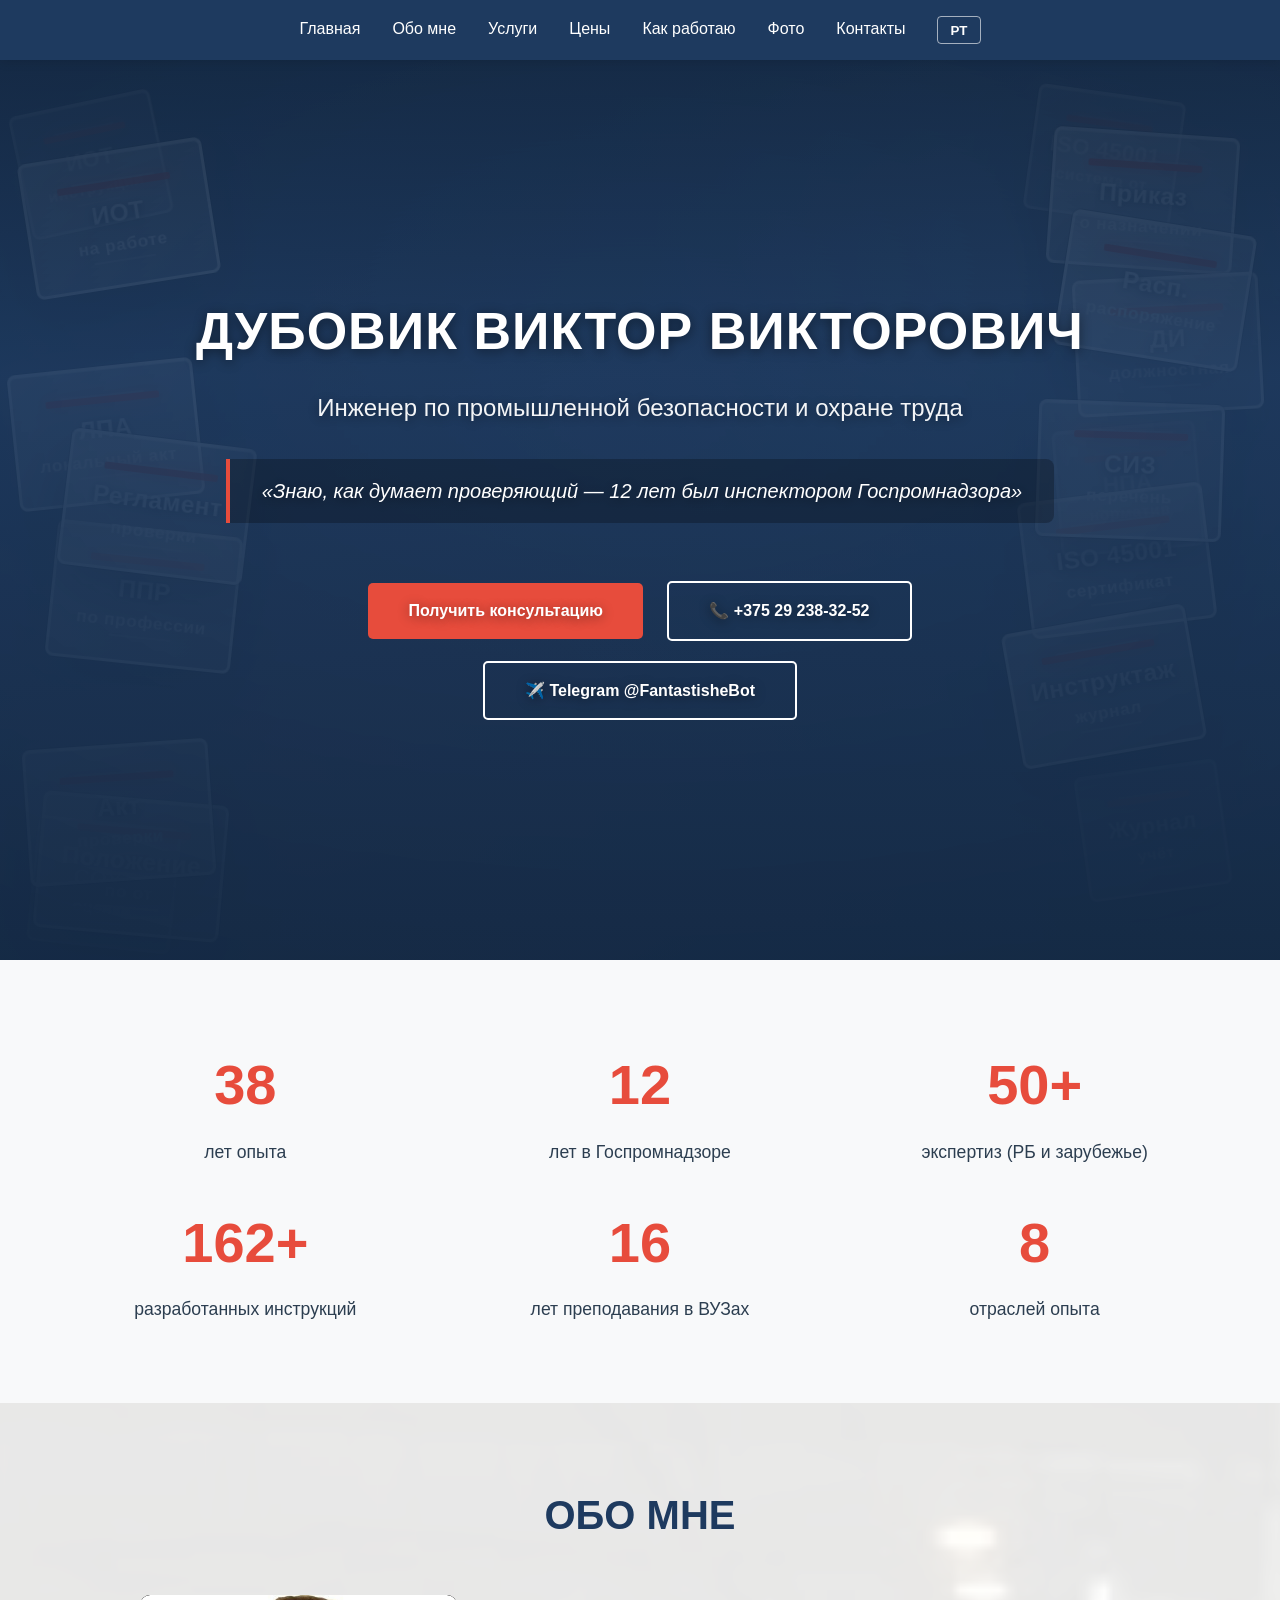
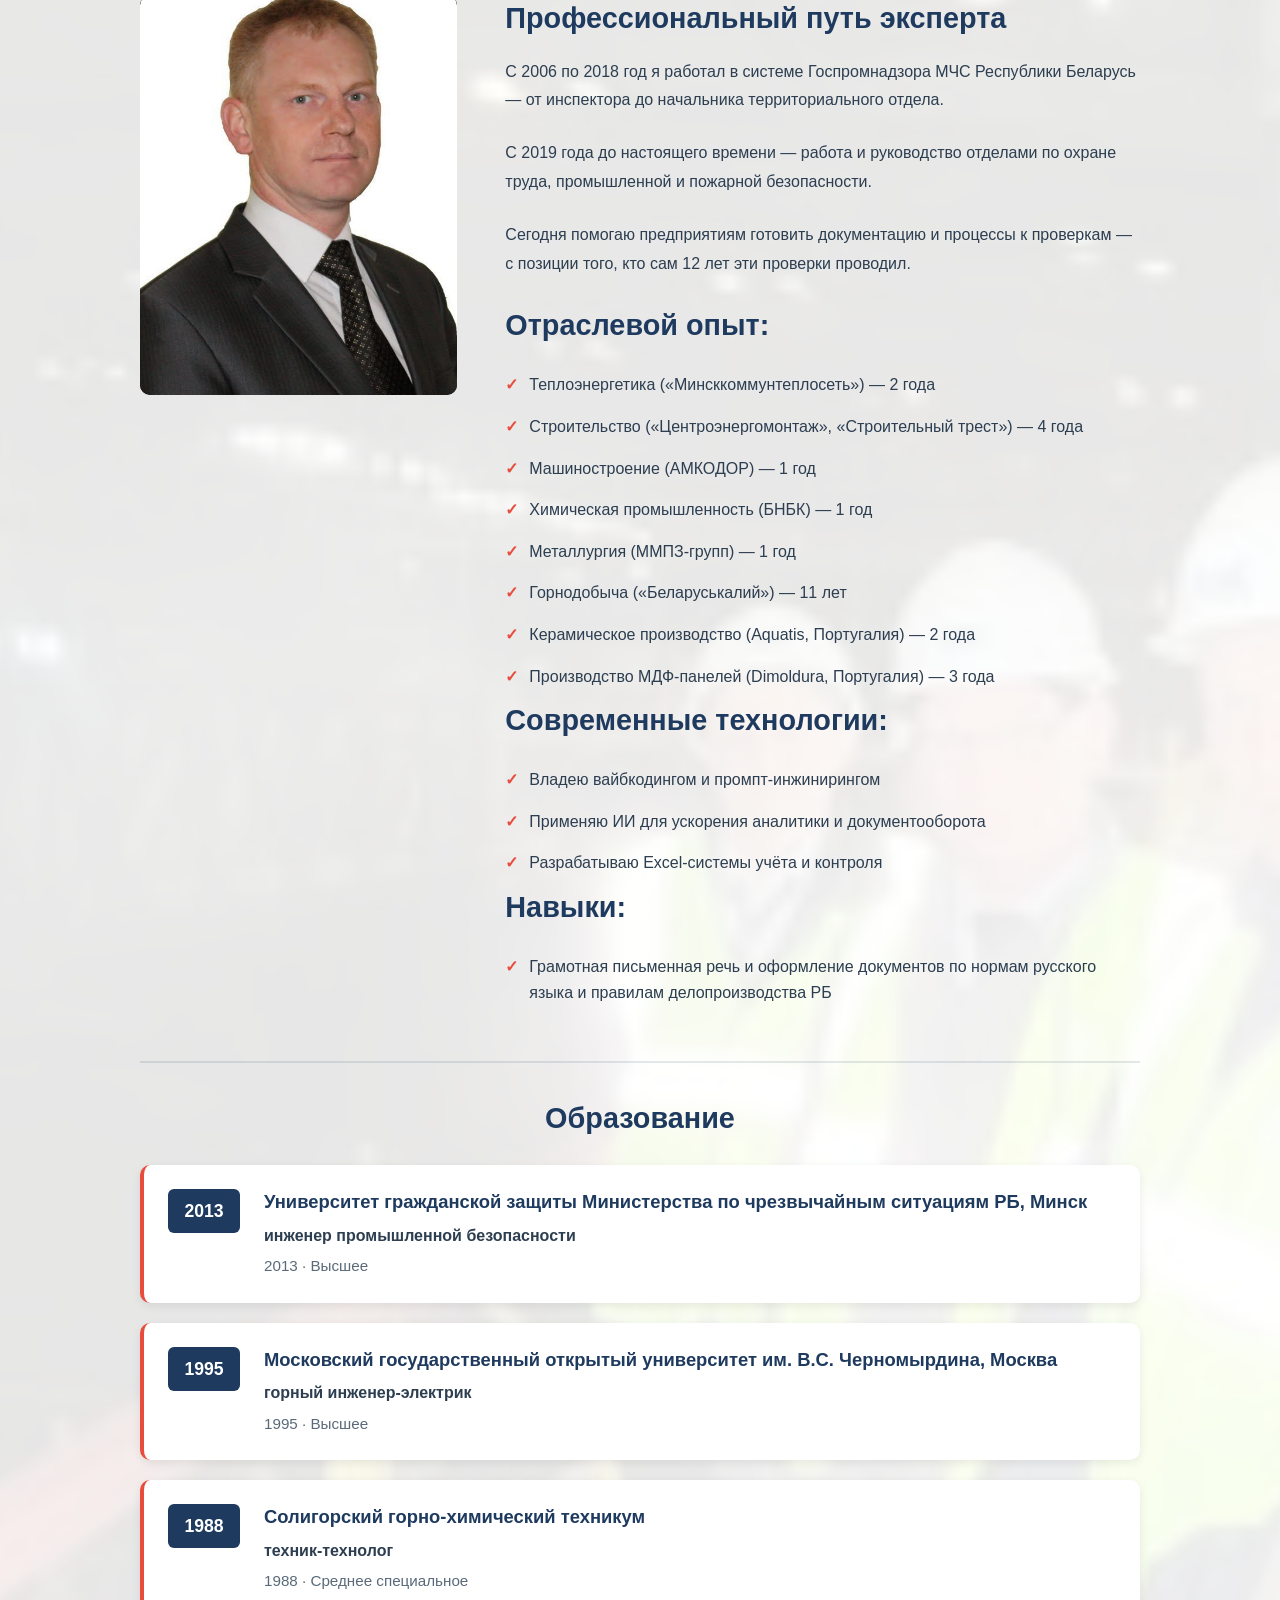
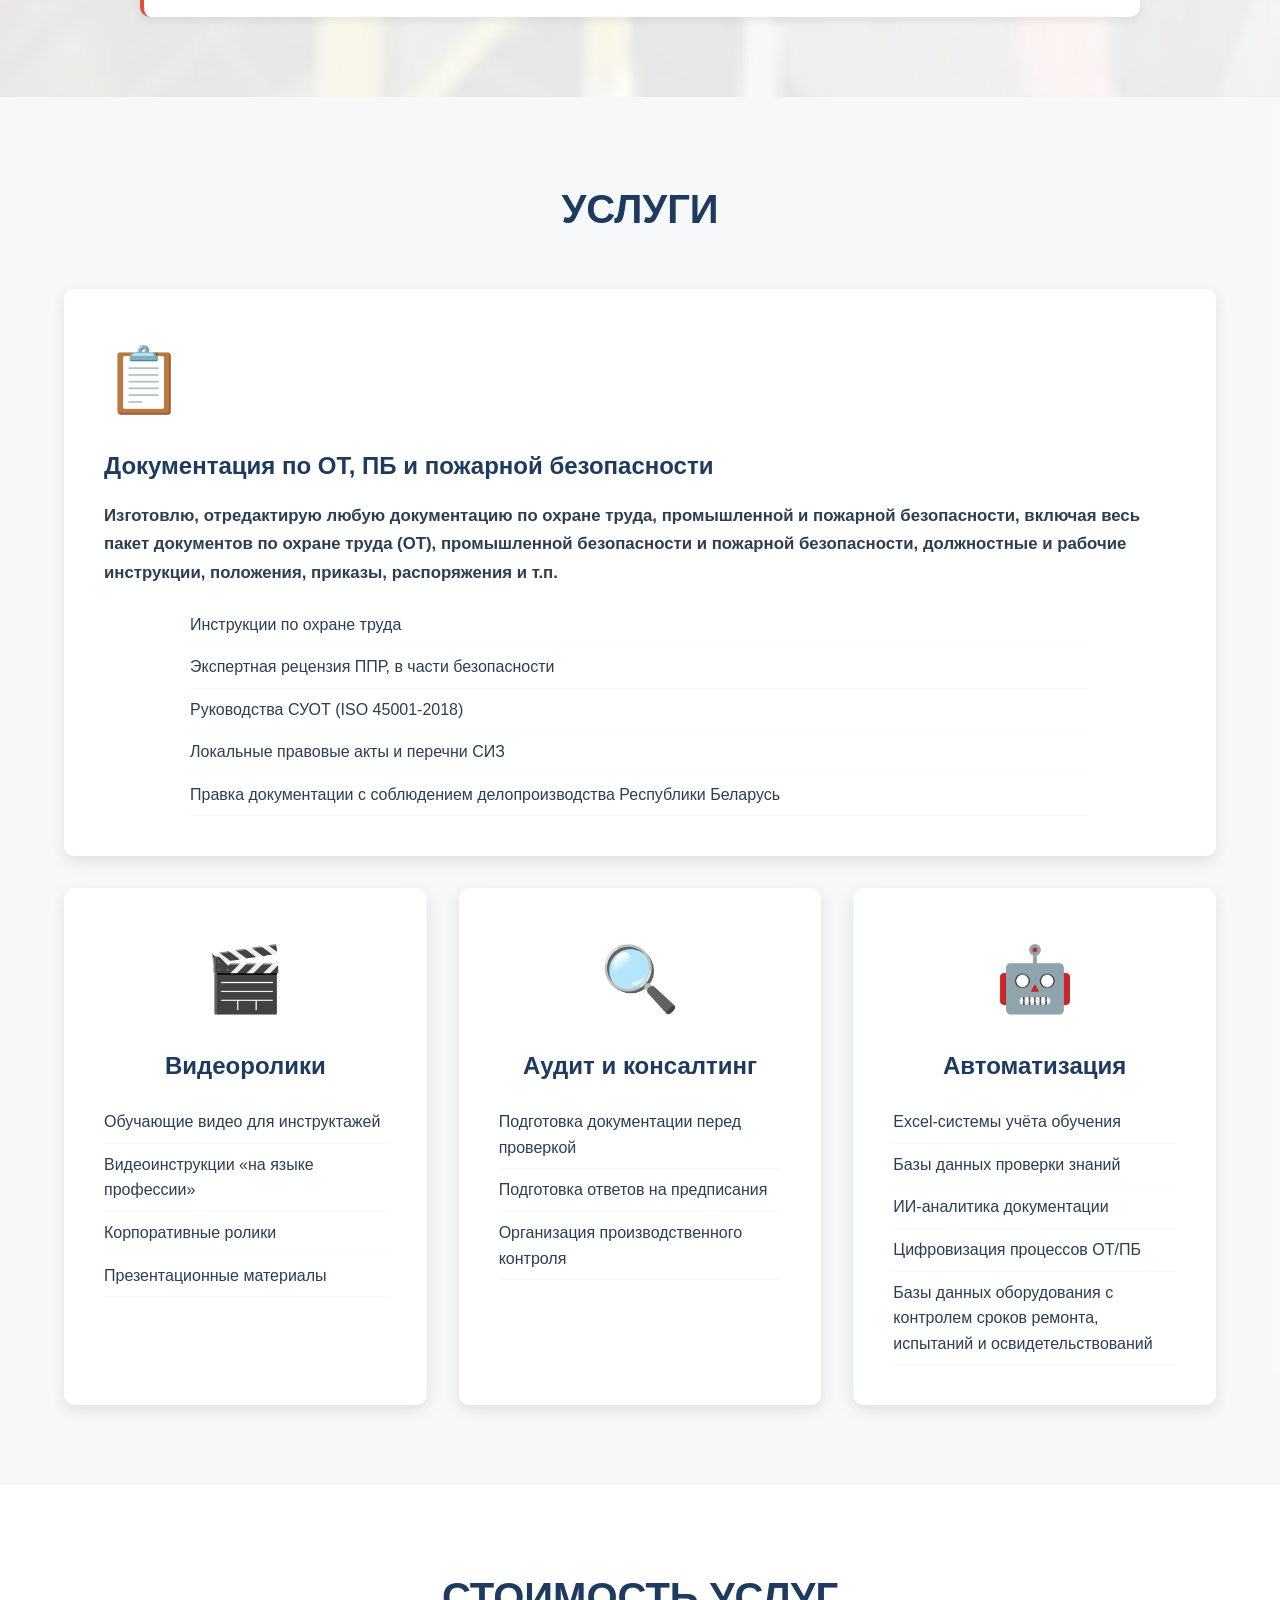
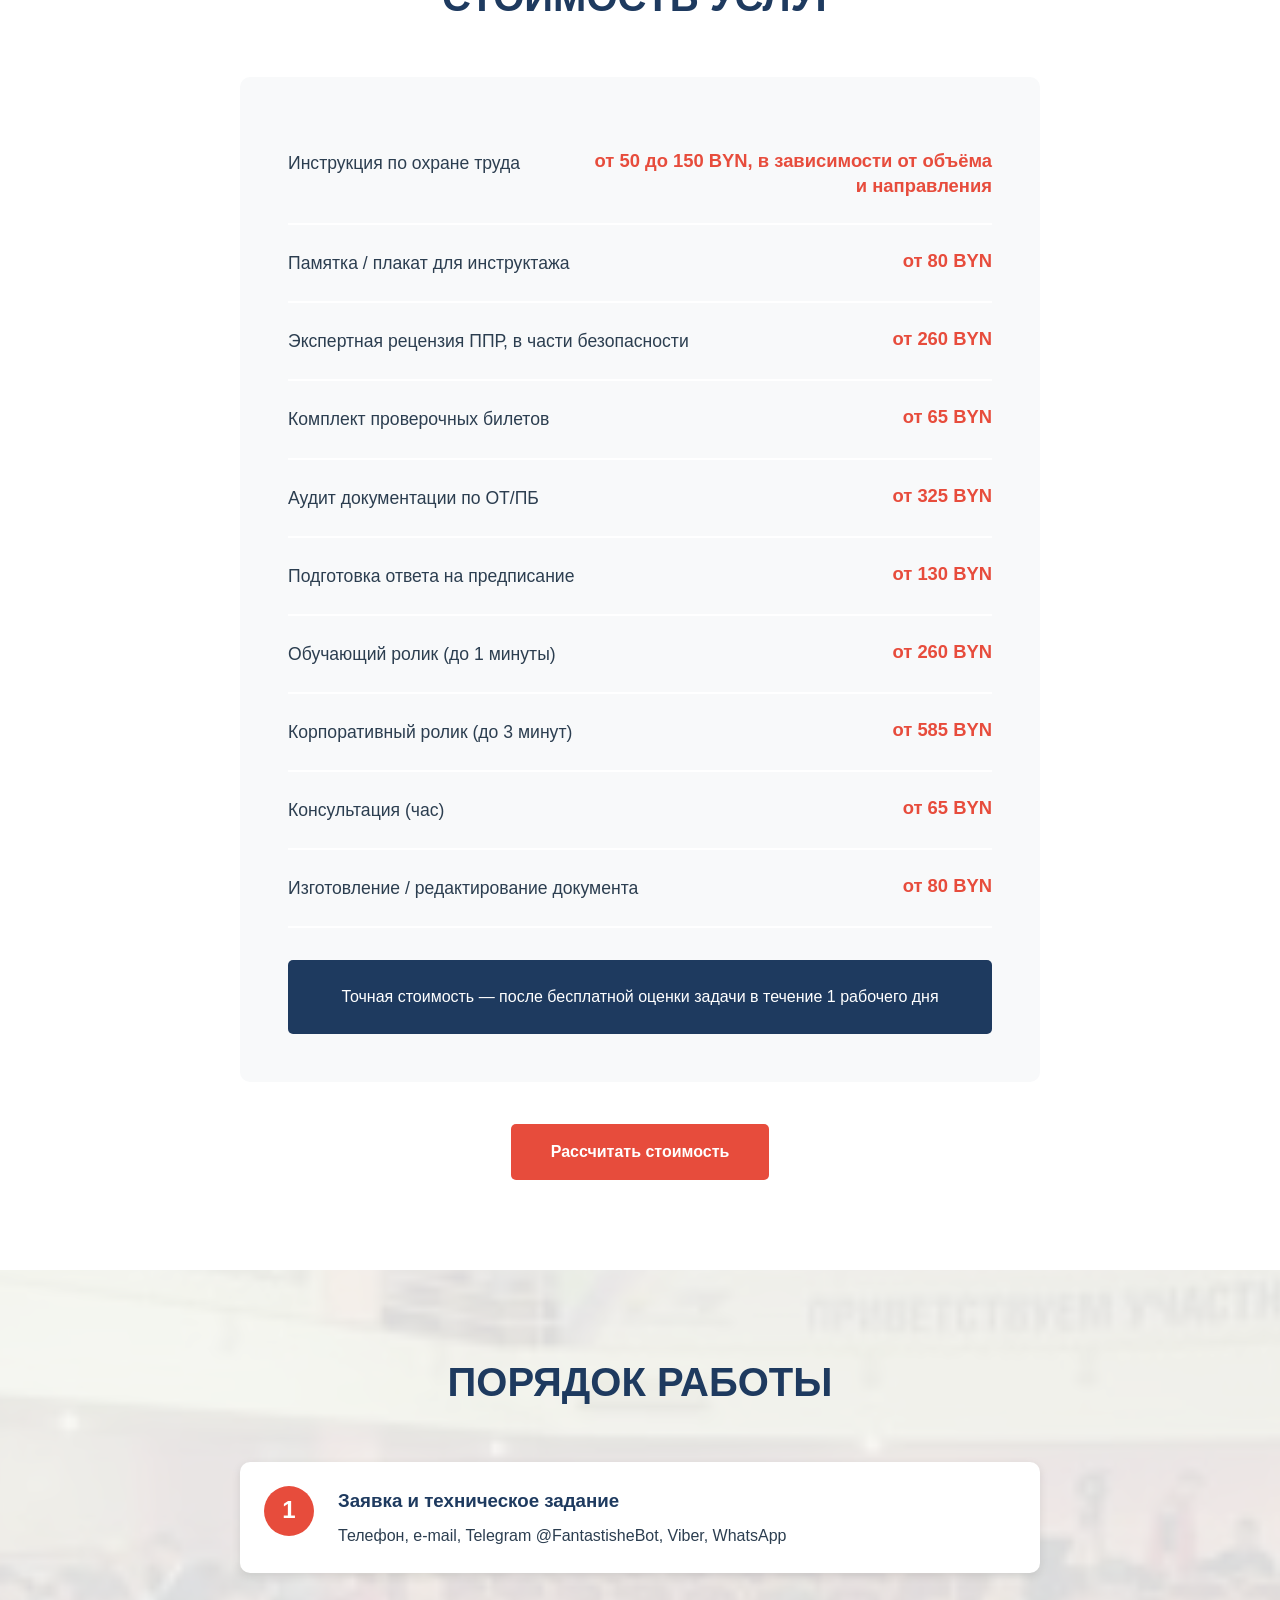
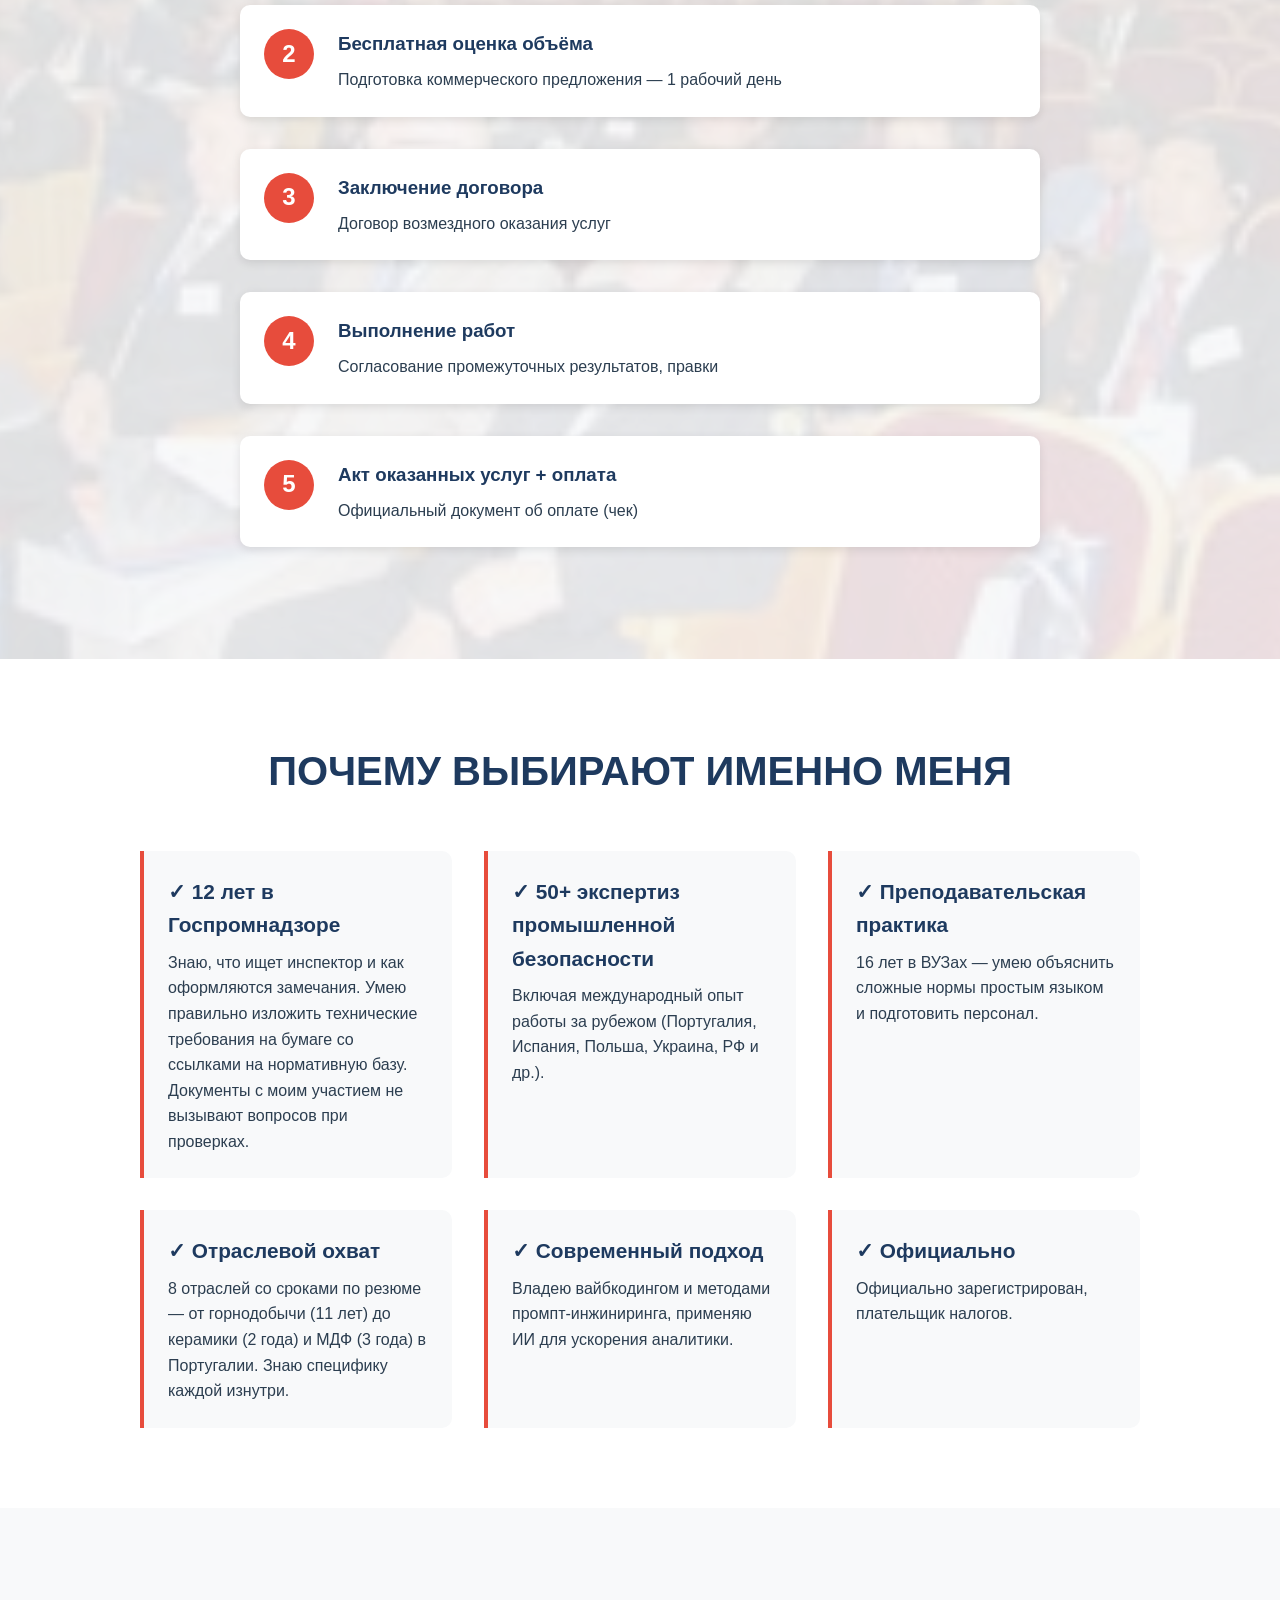
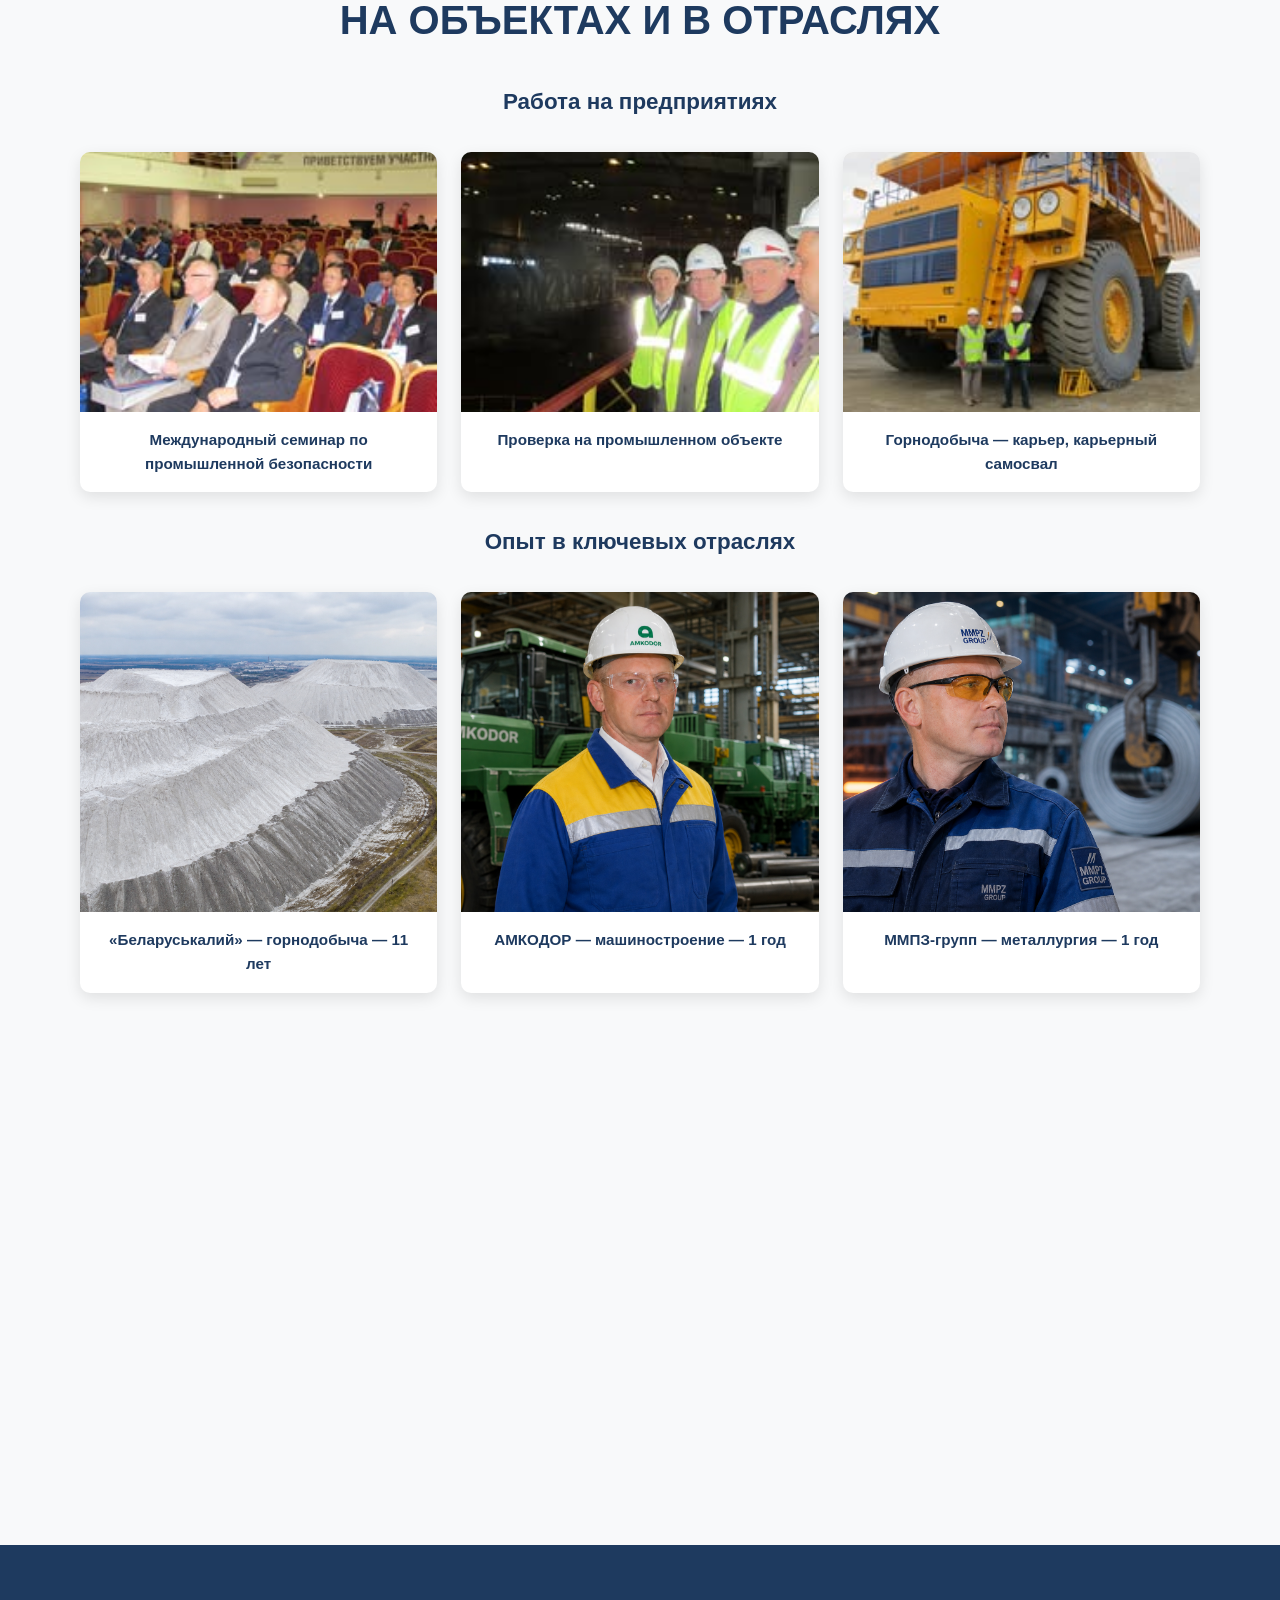
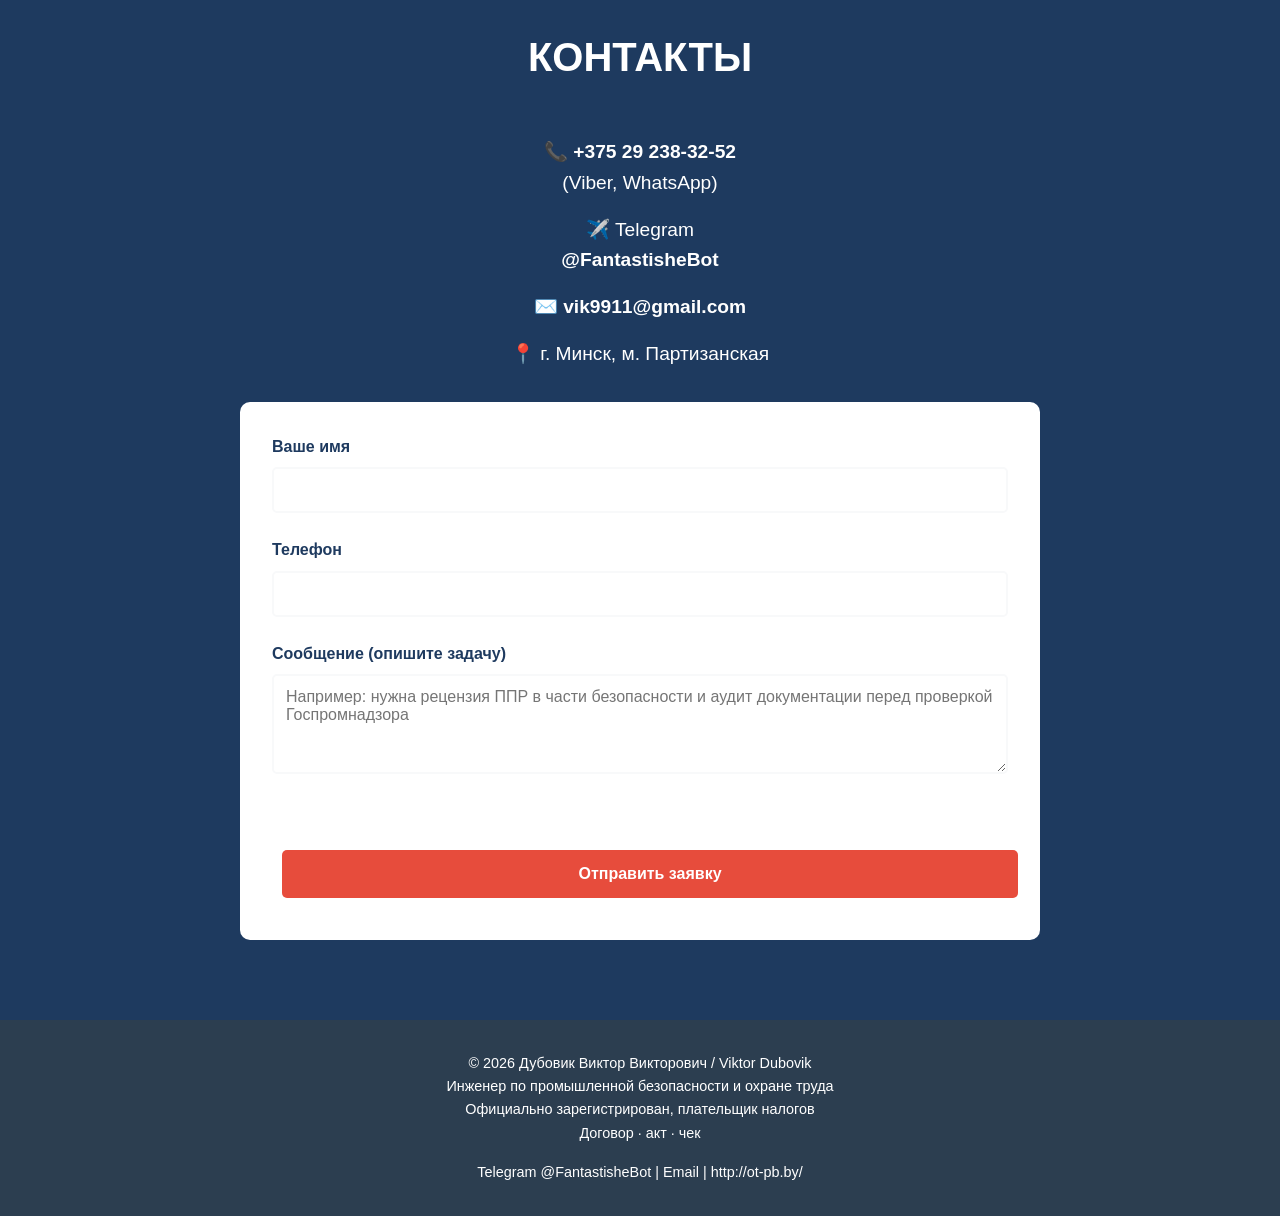
==== index.html @ b185d0f0 "Сайт: умение изложить ТТ со ссылками на НПА в блоке Госпромнадзор (RU/PT), cache 20260919f. Co-autho" ====
<!DOCTYPE html>
<html lang="ru">
<head>
    <meta charset="UTF-8">
    <meta name="viewport" content="width=device-width, initial-scale=1.0">
    <meta name="description" content="">
    <title></title>
    <link rel="preload" as="image" href="images/portrait-about.png?v=20260822h">
    <link rel="preload" as="image" href="images/portrait-office.png?v=20260822h">
    <link rel="stylesheet" href="styles.css?v=20260919f">
</head>
<body>
    <nav>
        <ul>
            <li><a href="#home" data-i18n="navHome"></a></li>
            <li><a href="#about" data-i18n="navAbout"></a></li>
            <li><a href="#services" data-i18n="navServices"></a></li>
            <li><a href="#pricing" data-i18n="navPricing"></a></li>
            <li><a href="#process" data-i18n="navProcess"></a></li>
            <li><a href="#gallery" data-i18n="navGallery"></a></li>
            <li><a href="#contact" data-i18n="navContact"></a></li>
            <li><button type="button" id="lang-toggle" class="lang-btn" data-i18n="langSwitch"></button></li>
        </ul>
    </nav>

    <section class="hero" id="home">
        <div class="hero-bg" aria-hidden="true">
            <div class="hero-base"></div>
            <div class="hero-glow"></div>
            <div class="hero-docs hero-docs--back">
                <span class="hero-doc hero-doc--ghost" style="--x:1%;--y:4%;--r:-12deg;--fx:-4px;--d:0s;--i:0"><i></i><b>ИОТ</b><em>инструкция</em></span>
                <span class="hero-doc hero-doc--ghost" style="--x:80%;--y:3%;--r:8deg;--fx:4px;--d:2.5s;--i:1"><i></i><b>ISO 45001</b><em>система ОТ</em></span>
                <span class="hero-doc hero-doc--ghost" style="--x:82%;--y:40%;--r:-5deg;--fx:4px;--d:5s;--i:2"><i></i><b>НПА</b><em>норматив</em></span>
                <span class="hero-doc hero-doc--ghost" style="--x:2%;--y:84%;--r:6deg;--fx:-4px;--d:7s;--i:3"><i></i><b>СОУТ</b><em>оценка</em></span>
                <span class="hero-doc hero-doc--ghost" style="--x:84%;--y:78%;--r:-8deg;--fx:4px;--d:9s;--i:4"><i></i><b>Журнал</b><em>учёт</em></span>
            </div>
            <div class="hero-docs hero-docs--front">
                <span class="hero-doc" style="--x:2%;--y:10%;--r:-9deg;--fx:-4px;--d:0.4s;--i:0"><i></i><b>ИОТ</b><em>на работе</em></span>
                <span class="hero-doc" style="--x:4%;--y:52%;--r:6deg;--fx:-4px;--d:1.8s;--i:1"><i></i><b>ППР</b><em>по профессии</em></span>
                <span class="hero-doc" style="--x:82%;--y:8%;--r:4deg;--fx:4px;--d:3.2s;--i:2"><i></i><b>Приказ</b><em>о назначении</em></span>
                <span class="hero-doc" style="--x:80%;--y:48%;--r:-7deg;--fx:4px;--d:4.6s;--i:3"><i></i><b>ISO 45001</b><em>сертификат</em></span>
                <span class="hero-doc" style="--x:3%;--y:82%;--r:5deg;--fx:-4px;--d:2.4s;--i:4"><i></i><b>Положение</b><em>по ОТ</em></span>
                <span class="hero-doc" style="--x:84%;--y:24%;--r:-3deg;--fx:4px;--d:5.8s;--i:5"><i></i><b>ДИ</b><em>должностная</em></span>
                <span class="hero-doc" style="--x:1%;--y:34%;--r:-6deg;--fx:-4px;--d:6.4s;--i:6"><i></i><b>ЛПА</b><em>локальный акт</em></span>
                <span class="hero-doc" style="--x:5%;--y:42%;--r:7deg;--fx:-4px;--d:7.2s;--i:7"><i></i><b>Регламент</b><em>проверки</em></span>
                <span class="hero-doc" style="--x:81%;--y:38%;--r:2deg;--fx:4px;--d:8s;--i:8"><i></i><b>СИЗ</b><em>перечень</em></span>
                <span class="hero-doc" style="--x:83%;--y:18%;--r:9deg;--fx:4px;--d:9.6s;--i:9"><i></i><b>Расп.</b><em>распоряжение</em></span>
                <span class="hero-doc" style="--x:2%;--y:76%;--r:-4deg;--fx:-4px;--d:10.2s;--i:10"><i></i><b>Акт</b><em>проверки</em></span>
                <span class="hero-doc" style="--x:79%;--y:62%;--r:-10deg;--fx:4px;--d:11s;--i:11"><i></i><b>Инструктаж</b><em>журнал</em></span>
            </div>
            <div class="hero-sectors">
                <span class="sector-icon" style="--sx:12%;--sy:38%">⚡</span>
                <span class="sector-icon" style="--sx:78%;--sy:68%">🏗️</span>
                <span class="sector-icon" style="--sx:65%;--sy:18%">⚙️</span>
                <span class="sector-icon" style="--sx:22%;--sy:72%">🧪</span>
                <span class="sector-icon" style="--sx:48%;--sy:12%">🔩</span>
                <span class="sector-icon" style="--sx:35%;--sy:52%">⛏️</span>
                <span class="sector-icon" style="--sx:88%;--sy:82%">🏪</span>
                <span class="sector-icon" style="--sx:55%;--sy:82%">🍽️</span>
            </div>
            <div class="hero-sector-labels">
                <span class="sector-label">Теплоэнергетика</span>
                <span class="sector-label">Строительство</span>
                <span class="sector-label">Машиностроение</span>
                <span class="sector-label">Химия</span>
                <span class="sector-label">Металлургия</span>
                <span class="sector-label">Горнодобыча</span>
                <span class="sector-label">Торговля</span>
                <span class="sector-label">Общепит</span>
            </div>
            <div class="hero-overlay"></div>
        </div>
        <div class="hero-content">
            <h1 data-i18n="heroName"></h1>
            <p class="subtitle" data-i18n="heroSubtitle"></p>
            <div class="tagline" data-i18n="heroTagline"></div>
            <br>
            <a href="#contact" class="btn" data-i18n="heroCta"></a>
            <a href="tel:+375292383252" class="btn btn-outline">📞 +375 29 238-32-52</a>
            <a href="https://t.me/FantastisheBot" target="_blank" rel="noopener" class="btn btn-outline">✈️ Telegram @FantastisheBot</a>
        </div>
    </section>

    <section class="stats">
        <div class="stats-grid">
            <div class="stat-item"><h3>38</h3><p data-i18n="stat1"></p></div>
            <div class="stat-item"><h3>12</h3><p data-i18n="stat2"></p></div>
            <div class="stat-item"><h3>50+</h3><p data-i18n="stat3"></p></div>
            <div class="stat-item"><h3>162+</h3><p data-i18n="stat4"></p></div>
            <div class="stat-item"><h3>16</h3><p data-i18n="stat5"></p></div>
            <div class="stat-item"><h3>8</h3><p data-i18n="stat6"></p></div>
        </div>
    </section>

    <section class="about section-with-video" id="about">
        <div class="section-video-bg" aria-hidden="true">
            <video class="section-video" autoplay muted loop playsinline poster="images/industrial-inspection.png">
                <source src="videos/construction.mp4?v=20260822i" type="video/mp4">
            </video>
            <div class="section-video-overlay"></div>
        </div>
        <div class="section-video-content">
        <h2 data-i18n="aboutTitle"></h2>
        <div class="about-content">
            <div class="about-photo" id="about-photo">
                <img class="about-photo__img about-photo__img--suit" src="images/portrait-about.png?v=20260822h" alt="Дубовик Виктор Викторович" fetchpriority="high" decoding="async">
                <img class="about-photo__img about-photo__img--office" src="images/portrait-office.png?v=20260822h" alt="" decoding="async">
            </div>
            <div class="about-text">
                <h3 data-i18n="aboutH1"></h3>
                <p data-i18n="aboutP1"></p>
                <p data-i18n="aboutP2"></p>
                <p data-i18n="aboutP3"></p>
                <h3 data-i18n="aboutH2"></h3>
                <ul>
                    <li data-i18n="aboutInd1"></li>
                    <li data-i18n="aboutInd2"></li>
                    <li data-i18n="aboutInd3"></li>
                    <li data-i18n="aboutInd4"></li>
                    <li data-i18n="aboutInd5"></li>
                    <li data-i18n="aboutInd6"></li>
                    <li data-i18n="aboutInd7"></li>
                    <li data-i18n="aboutInd8"></li>
                </ul>
                <h3 data-i18n="aboutH3"></h3>
                <ul>
                    <li data-i18n="aboutTech1"></li>
                    <li data-i18n="aboutTech2"></li>
                    <li data-i18n="aboutTech3"></li>
                </ul>
                <h3 data-i18n="aboutH4"></h3>
                <ul>
                    <li data-i18n="aboutSkill1"></li>
                </ul>
            </div>
        </div>
        <div class="education-block">
            <h3 data-i18n="eduTitle"></h3>
            <div class="education-list">
                <article class="edu-item">
                    <div class="edu-year">2013</div>
                    <div class="edu-content">
                        <h4 data-i18n="edu1School"></h4>
                        <p class="edu-degree" data-i18n="edu1Degree"></p>
                        <p class="edu-meta" data-i18n="edu1Meta"></p>
                    </div>
                </article>
                <article class="edu-item">
                    <div class="edu-year">1995</div>
                    <div class="edu-content">
                        <h4 data-i18n="edu2School"></h4>
                        <p class="edu-degree" data-i18n="edu2Degree"></p>
                        <p class="edu-meta" data-i18n="edu2Meta"></p>
                    </div>
                </article>
                <article class="edu-item">
                    <div class="edu-year">1988</div>
                    <div class="edu-content">
                        <h4 data-i18n="edu3School"></h4>
                        <p class="edu-degree" data-i18n="edu3Degree"></p>
                        <p class="edu-meta" data-i18n="edu3Meta"></p>
                    </div>
                </article>
            </div>
        </div>
        </div>
    </section>

    <section class="services section-with-video" id="services">
        <div class="section-video-bg" aria-hidden="true">
            <video class="section-video" autoplay muted loop playsinline>
                <source src="videos/chemical.mp4?v=20260822i" type="video/mp4">
            </video>
            <div class="section-video-overlay"></div>
        </div>
        <div class="section-video-content">
        <h2 data-i18n="servicesTitle"></h2>
        <div class="services-grid">
            <div class="service-card service-card-wide">
                <div class="service-icon">📋</div>
                <h3 data-i18n="svc1Title"></h3>
                <p class="service-lead" data-i18n="svc1lead"></p>
                <ul>
                    <li data-i18n="svc1i1"></li><li data-i18n="svc1i2"></li><li data-i18n="svc1i3"></li>
                    <li data-i18n="svc1i4"></li>
                    <li data-i18n="svc1i5"></li>
                </ul>
            </div>
            <div class="service-card">
                <div class="service-icon">🎬</div>
                <h3 data-i18n="svc2Title"></h3>
                <ul>
                    <li data-i18n="svc2i1"></li><li data-i18n="svc2i2"></li>
                    <li data-i18n="svc2i3"></li><li data-i18n="svc2i4"></li>
                </ul>
            </div>
            <div class="service-card">
                <div class="service-icon">🔍</div>
                <h3 data-i18n="svc3Title"></h3>
                <ul>
                    <li data-i18n="svc3i1"></li><li data-i18n="svc3i2"></li>
                    <li data-i18n="svc3i3"></li>
                </ul>
            </div>
            <div class="service-card">
                <div class="service-icon">🤖</div>
                <h3 data-i18n="svc4Title"></h3>
                <ul>
                    <li data-i18n="svc4i1"></li><li data-i18n="svc4i2"></li>
                    <li data-i18n="svc4i3"></li><li data-i18n="svc4i4"></li>
                    <li data-i18n="svc4i5"></li>
                </ul>
            </div>
        </div>
        </div>
    </section>

    <section class="pricing section-with-video" id="pricing">
        <div class="section-video-bg" aria-hidden="true">
            <video class="section-video" autoplay muted loop playsinline>
                <source src="videos/store.mp4?v=20260822i" type="video/mp4">
            </video>
            <div class="section-video-overlay"></div>
        </div>
        <div class="section-video-content">
        <h2 data-i18n="pricingTitle"></h2>
        <div class="pricing-list">
            <div class="pricing-item"><span data-i18n="price1"></span><span class="price" data-i18n="price1Amt">от 50 до 150 BYN, в зависимости от объёма и направления</span></div>
            <div class="pricing-item"><span data-i18n="price2"></span><span class="price">от 80 BYN</span></div>
            <div class="pricing-item"><span data-i18n="price3"></span><span class="price">от 260 BYN</span></div>
            <div class="pricing-item"><span data-i18n="price4"></span><span class="price">от 65 BYN</span></div>
            <div class="pricing-item"><span data-i18n="price5"></span><span class="price">от 325 BYN</span></div>
            <div class="pricing-item"><span data-i18n="price6"></span><span class="price">от 130 BYN</span></div>
            <div class="pricing-item"><span data-i18n="price7"></span><span class="price">от 260 BYN</span></div>
            <div class="pricing-item"><span data-i18n="price8"></span><span class="price">от 585 BYN</span></div>
            <div class="pricing-item"><span data-i18n="price9"></span><span class="price">от 65 BYN</span></div>
            <div class="pricing-item"><span data-i18n="price10"></span><span class="price">от 80 BYN</span></div>
            <div class="pricing-note" data-i18n="pricingNote"></div>
        </div>
        <div class="center-mt"><a href="#contact" class="btn" data-i18n="pricingCta"></a></div>
        </div>
    </section>

    <section class="process section-with-video" id="process">
        <div class="section-video-bg" aria-hidden="true">
            <video class="section-video" autoplay muted loop playsinline poster="images/conference.png">
                <source src="videos/kitchen.mp4?v=20260822i" type="video/mp4">
            </video>
            <div class="section-video-overlay"></div>
        </div>
        <div class="section-video-content">
        <h2 data-i18n="processTitle"></h2>
        <div class="process-steps">
            <div class="step"><div class="step-number">1</div><div class="step-content"><h3 data-i18n="step1t"></h3><p data-i18n="step1p"></p></div></div>
            <div class="step"><div class="step-number">2</div><div class="step-content"><h3 data-i18n="step2t"></h3><p data-i18n="step2p"></p></div></div>
            <div class="step"><div class="step-number">3</div><div class="step-content"><h3 data-i18n="step3t"></h3><p data-i18n="step3p"></p></div></div>
            <div class="step"><div class="step-number">4</div><div class="step-content"><h3 data-i18n="step4t"></h3><p data-i18n="step4p"></p></div></div>
            <div class="step"><div class="step-number">5</div><div class="step-content"><h3 data-i18n="step5t"></h3><p data-i18n="step5p"></p></div></div>
        </div>
        </div>
    </section>

    <section class="why-me" id="why-me">
        <h2 data-i18n="whyTitle"></h2>
        <div class="why-grid">
            <div class="why-item"><h3 data-i18n="why1t"></h3><p data-i18n="why1p"></p></div>
            <div class="why-item"><h3 data-i18n="why2t"></h3><p data-i18n="why2p"></p></div>
            <div class="why-item"><h3 data-i18n="why3t"></h3><p data-i18n="why3p"></p></div>
            <div class="why-item"><h3 data-i18n="why4t"></h3><p data-i18n="why4p"></p></div>
            <div class="why-item"><h3 data-i18n="why5t"></h3><p data-i18n="why5p"></p></div>
            <div class="why-item"><h3 data-i18n="why6t"></h3><p data-i18n="why6p"></p></div>
        </div>
    </section>

    <section class="gallery" id="gallery">
        <h2 data-i18n="galleryTitle"></h2>
        <h3 class="gallery-subtitle" data-i18n="galleryRealTitle"></h3>
        <div class="gallery-grid">
            <figure class="gallery-item">
                <img src="images/conference.png" alt="" loading="lazy">
                <figcaption data-i18n="photoConference"></figcaption>
            </figure>
            <figure class="gallery-item">
                <img src="images/industrial-inspection.png" alt="" loading="lazy">
                <figcaption data-i18n="photoIndustrial"></figcaption>
            </figure>
            <figure class="gallery-item">
                <img src="images/belaz-mine.png" alt="" loading="lazy">
                <figcaption data-i18n="photoBelaz"></figcaption>
            </figure>
        </div>
        <h3 class="gallery-subtitle" data-i18n="galleryBrandTitle"></h3>
        <div class="gallery-grid gallery-grid-brands">
            <figure class="gallery-item">
                <img src="images/brand-belaruskali.png?v=20260902g" alt="" loading="lazy">
                <figcaption data-i18n="brandBelaruskali"></figcaption>
            </figure>
            <figure class="gallery-item">
                <img src="images/brand-amkodor.png?v=20260822l" alt="" loading="lazy">
                <figcaption data-i18n="brandAmkodor"></figcaption>
            </figure>
            <figure class="gallery-item">
                <img src="images/brand-mmpz.png?v=20260822l" alt="" loading="lazy">
                <figcaption data-i18n="brandMmpz"></figcaption>
            </figure>
            <figure class="gallery-item">
                <img src="images/brand-bnbk.png?v=20260822l" alt="" loading="lazy">
                <figcaption data-i18n="brandBnbk"></figcaption>
            </figure>
            <figure class="gallery-item">
                <img src="images/brand-aquatis.png?v=20260823o" alt="" loading="lazy">
                <figcaption data-i18n="brandAquatis"></figcaption>
            </figure>
            <figure class="gallery-item">
                <img src="images/brand-dimoldura.png?v=20260823n" alt="" loading="lazy">
                <figcaption data-i18n="brandDimoldura"></figcaption>
            </figure>
        </div>
    </section>

    <section class="contact" id="contact">
        <h2 data-i18n="contactTitle"></h2>
        <div class="contact-content">
            <div class="contact-info">
                <p>📞 <a href="tel:+375292383252">+375 29 238-32-52</a><br><span data-i18n="contactPhoneNote"></span></p>
                <p>✈️ <span data-i18n="contactTelegramLabel"></span><br><a href="https://t.me/FantastisheBot" target="_blank" rel="noopener">@FantastisheBot</a></p>
                <p>✉️ <a href="mailto:vik9911@gmail.com">vik9911@gmail.com</a></p>
                <p>📍 <span data-i18n="contactLocation"></span></p>
            </div>
            <form class="contact-form" id="contact-form">
                <input type="text" name="website" tabindex="-1" autocomplete="off" class="hp-field" aria-hidden="true">
                <div class="form-group">
                    <label for="name" data-i18n="formName"></label>
                    <input type="text" id="name" name="name" required>
                </div>
                <div class="form-group">
                    <label for="phone" data-i18n="formPhone"></label>
                    <input type="tel" id="phone" name="phone" required>
                </div>
                <div class="form-group">
                    <label for="message" data-i18n="formMessage"></label>
                    <textarea id="message" name="message" rows="4" data-i18n-placeholder="formPlaceholder"></textarea>
                </div>
                <p id="form-status" class="form-status" aria-live="polite"></p>
                <button type="submit" class="btn btn-full" data-i18n="formSubmit"></button>
            </form>
        </div>
    </section>

    <footer>
        <p>© 2026 Дубовик Виктор Викторович / Viktor Dubovik</p>
        <p data-i18n="footerRole"></p>
        <p><span data-i18n="footerLegal"></span><br><span data-i18n="footerLegal2"></span></p>
        <p class="footer-links">
            <a href="https://t.me/FantastisheBot" target="_blank" rel="noopener">Telegram @FantastisheBot</a> |
            <a href="mailto:vik9911@gmail.com">Email</a> |
            <a href="http://ot-pb.by/">http://ot-pb.by/</a>
        </p>
    </footer>

    <button type="button" class="mobile-menu-btn" onclick="document.getElementById('contact').scrollIntoView({behavior:'smooth'});" aria-label="Contact">✉</button>

    <script src="i18n.js?v=20260919f"></script>
    <script src="app.js?v=20260919f"></script>
</body>
</html>
---- styles.css ----
* {
            margin: 0;
            padding: 0;
            box-sizing: border-box;
        }

        :root {
            --primary: #1E3A5F;
            --accent: #E74C3C;
            --light: #F8F9FA;
            --dark: #2C3E50;
            --white: #FFFFFF;
        }

        body {
            font-family: 'Segoe UI', Tahoma, Geneva, Verdana, sans-serif;
            line-height: 1.6;
            color: var(--dark);
        }

        /* Navigation */
        nav {
            position: fixed;
            top: 0;
            width: 100%;
            background: var(--primary);
            padding: 1rem 5%;
            z-index: 1000;
            box-shadow: 0 2px 10px rgba(0,0,0,0.1);
        }

        nav ul {
            list-style: none;
            display: flex;
            justify-content: center;
            flex-wrap: wrap;
            gap: 2rem;
        }

        nav a {
            color: var(--white);
            text-decoration: none;
            font-weight: 500;
            transition: color 0.3s;
        }

        nav a:hover {
            color: var(--accent);
        }

        /* Hero Section */
        .hero {
            position: relative;
            margin-top: 60px;
            color: var(--white);
            padding: 100px 5%;
            text-align: center;
            min-height: 100vh;
            display: flex;
            align-items: center;
            justify-content: center;
            overflow: hidden;
        }

        .hero-bg {
            position: absolute;
            inset: 0;
            z-index: 0;
            overflow: hidden;
        }

        .hero-base {
            position: absolute;
            inset: 0;
            background:
                radial-gradient(ellipse 80% 60% at 20% 80%, rgba(231, 76, 60, 0.14) 0%, transparent 55%),
                radial-gradient(ellipse 70% 50% at 85% 20%, rgba(255, 255, 255, 0.07) 0%, transparent 50%),
                linear-gradient(160deg, #152a45 0%, var(--primary) 40%, #243b55 100%);
            animation: heroBaseShift 28s ease-in-out infinite;
        }

        .hero-glow {
            position: absolute;
            inset: -20%;
            background:
                radial-gradient(circle at 30% 70%, rgba(231, 76, 60, 0.08) 0%, transparent 45%),
                radial-gradient(circle at 70% 30%, rgba(255, 255, 255, 0.05) 0%, transparent 40%);
            animation: heroGlowDrift 18s ease-in-out infinite;
            pointer-events: none;
        }

        .hero-docs {
            position: absolute;
            inset: 0;
            /* Маска: центральная колонка с текстом — без документов */
            -webkit-mask-image: radial-gradient(
                ellipse 34% 40% at 50% 44%,
                transparent 0%,
                transparent 68%,
                black 100%
            );
            mask-image: radial-gradient(
                ellipse 34% 40% at 50% 44%,
                transparent 0%,
                transparent 68%,
                black 100%
            );
        }

        .hero-docs--back {
            z-index: 1;
        }

        .hero-docs--front {
            z-index: 2;
        }

        .hero-doc {
            position: absolute;
            left: var(--x);
            top: var(--y);
            min-width: 186px;
            max-width: 258px;
            padding: 1.28rem 1.08rem 1.42rem;
            font-size: 1.26rem;
            font-weight: 800;
            letter-spacing: 0.02em;
            text-align: center;
            line-height: 1.22;
            color: #ffffff;
            background: linear-gradient(145deg, rgba(255, 255, 255, 0.58) 0%, rgba(255, 255, 255, 0.32) 100%);
            border: 3.5px solid rgba(255, 255, 255, 0.94);
            border-radius: 8px;
            box-shadow:
                0 18px 52px rgba(0, 0, 0, 0.62),
                0 0 0 1px rgba(0, 0, 0, 0.32),
                0 0 24px rgba(255, 255, 255, 0.12),
                inset 0 1px 0 rgba(255, 255, 255, 0.58);
            transform: rotate(var(--r)) scale(1);
            opacity: 0;
            animation:
                heroDocAppear 1.2s ease-out forwards,
                heroDocFloat 24s ease-in-out infinite,
                heroDocFade 24s ease-in-out infinite;
            animation-delay:
                calc(var(--d) + var(--i, 0) * 0.12s),
                calc(var(--d) + 1.2s),
                calc(var(--d) + 1.2s);
            will-change: transform, opacity;
        }

        .hero-doc b {
            display: block;
            font-size: 1.53rem;
            font-weight: 900;
            margin-bottom: 0.36rem;
            text-shadow: 0 2px 8px rgba(0, 0, 0, 0.72);
        }

        .hero-doc em {
            display: block;
            font-style: normal;
            font-size: 1.08rem;
            font-weight: 700;
            opacity: 1;
            letter-spacing: 0.04em;
            text-transform: lowercase;
        }

        .hero-doc--ghost {
            min-width: 156px;
            max-width: 213px;
            opacity: 0;
            filter: blur(0.1px);
            border-color: rgba(255, 255, 255, 0.72);
            background: linear-gradient(145deg, rgba(255, 255, 255, 0.38) 0%, rgba(255, 255, 255, 0.2) 100%);
            animation:
                heroDocAppearGhost 1.4s ease-out forwards,
                heroDocParallax 32s ease-in-out infinite,
                heroDocFadeGhost 32s ease-in-out infinite;
            animation-delay:
                calc(var(--d) + var(--i, 0) * 0.18s),
                calc(var(--d) + 1.4s),
                calc(var(--d) + 1.4s);
        }

        .hero-doc i {
            display: block;
            height: 7px;
            width: 78%;
            margin: 0 auto 0.72rem;
            background: var(--accent);
            border-radius: 2px;
            opacity: 1;
            box-shadow: 0 0 16px rgba(231, 76, 60, 0.82);
        }

        .hero-doc::before,
        .hero-doc::after {
            content: "";
            display: block;
            height: 2px;
            width: 58%;
            margin: 0.26rem auto 0;
            background: rgba(255, 255, 255, 0.32);
            border-radius: 1px;
        }

        .hero-doc::after {
            width: 42%;
            opacity: 0.88;
        }

        .hero-sectors {
            position: absolute;
            inset: 0;
            z-index: 4;
        }

        .sector-icon {
            position: absolute;
            left: var(--sx);
            top: var(--sy);
            font-size: clamp(3.5rem, 9vw, 6.5rem);
            line-height: 1;
            opacity: 0;
            filter: grayscale(0.05) drop-shadow(0 4px 14px rgba(0, 0, 0, 0.55));
            transform: translate(-50%, -50%) scale(0.9);
            animation: heroSectorPulse 32s ease-in-out infinite;
            animation-delay: calc(var(--i, 0) * 4s);
            will-change: opacity, transform;
        }

        .sector-icon:nth-child(1) { --i: 0; }
        .sector-icon:nth-child(2) { --i: 1; }
        .sector-icon:nth-child(3) { --i: 2; }
        .sector-icon:nth-child(4) { --i: 3; }
        .sector-icon:nth-child(5) { --i: 4; }
        .sector-icon:nth-child(6) { --i: 5; }
        .sector-icon:nth-child(7) { --i: 6; }
        .sector-icon:nth-child(8) { --i: 7; }

        .hero-sector-labels {
            position: absolute;
            bottom: 12%;
            left: 50%;
            transform: translateX(-50%);
            width: min(90%, 520px);
            text-align: center;
            pointer-events: none;
            z-index: 5;
        }

        .sector-label {
            position: absolute;
            left: 50%;
            top: 0;
            transform: translateX(-50%);
            font-size: clamp(0.85rem, 2.2vw, 1.05rem);
            font-weight: 700;
            letter-spacing: 0.14em;
            text-transform: uppercase;
            color: rgba(255, 255, 255, 0.92);
            text-shadow: 0 2px 10px rgba(0, 0, 0, 0.55);
            opacity: 0;
            white-space: nowrap;
            animation: heroLabelCycle 32s ease-in-out infinite;
        }

        .sector-label:nth-child(1) { animation-delay: 0s; }
        .sector-label:nth-child(2) { animation-delay: 4s; }
        .sector-label:nth-child(3) { animation-delay: 8s; }
        .sector-label:nth-child(4) { animation-delay: 12s; }
        .sector-label:nth-child(5) { animation-delay: 16s; }
        .sector-label:nth-child(6) { animation-delay: 20s; }
        .sector-label:nth-child(7) { animation-delay: 24s; }
        .sector-label:nth-child(8) { animation-delay: 28s; }

        @keyframes heroBaseShift {
            0%, 100% {
                filter: brightness(1);
            }
            50% {
                filter: brightness(1.06);
            }
        }

        @keyframes heroGlowDrift {
            0%, 100% {
                transform: translate(0, 0) scale(1);
                opacity: 0.85;
            }
            33% {
                transform: translate(2%, -1.5%) scale(1.03);
                opacity: 1;
            }
            66% {
                transform: translate(-1.5%, 2%) scale(0.98);
                opacity: 0.75;
            }
        }

        @keyframes heroDocAppear {
            from {
                opacity: 0;
                transform: rotate(calc(var(--r) - 8deg)) translateY(24px) scale(0.78);
            }
            to {
                opacity: 0.96;
                transform: rotate(var(--r)) translateY(0) scale(1);
            }
        }

        @keyframes heroDocFloat {
            0%, 100% {
                transform: rotate(var(--r)) translateY(0) translateX(0) scale(1);
            }
            25% {
                transform: rotate(calc(var(--r) + 3deg)) translateY(-8px) translateX(var(--fx, 3px)) scale(1.02);
            }
            50% {
                transform: rotate(calc(var(--r) - 2deg)) translateY(-3px) translateX(calc(var(--fx, 3px) * -0.6)) scale(0.99);
            }
            75% {
                transform: rotate(calc(var(--r) + 2deg)) translateY(6px) translateX(calc(var(--fx, 3px) * 0.5)) scale(1.01);
            }
        }

        @keyframes heroDocParallax {
            0%, 100% {
                transform: rotate(var(--r)) translateY(0) translateX(0) scale(0.92);
            }
            33% {
                transform: rotate(calc(var(--r) + 2deg)) translateY(-10px) translateX(calc(var(--fx, 3px) * -1.2)) scale(0.94);
            }
            66% {
                transform: rotate(calc(var(--r) - 3deg)) translateY(8px) translateX(var(--fx, 3px)) scale(0.9);
            }
        }

        @keyframes heroDocFade {
            0%, 100% {
                opacity: 0.88;
            }
            50% {
                opacity: 1;
            }
        }

        @keyframes heroDocAppearGhost {
            from {
                opacity: 0;
                transform: rotate(calc(var(--r) - 6deg)) translateY(18px) scale(0.72);
            }
            to {
                opacity: 0.55;
                transform: rotate(var(--r)) translateY(0) scale(0.92);
            }
        }

        @keyframes heroDocFadeGhost {
            0%, 100% {
                opacity: 0.42;
            }
            50% {
                opacity: 0.68;
            }
        }

        @keyframes heroSectorPulse {
            0%, 6%, 18%, 100% {
                opacity: 0;
                transform: translate(-50%, -50%) scale(0.82);
            }
            10%, 14% {
                opacity: 0.62;
                transform: translate(-50%, -50%) scale(1.08);
            }
        }

        @keyframes heroLabelCycle {
            0%, 6%, 14%, 100% {
                opacity: 0;
                transform: translateX(-50%) translateY(6px);
            }
            8%, 12% {
                opacity: 0.95;
                transform: translateX(-50%) translateY(0);
            }
        }

        .hero-overlay {
            position: absolute;
            inset: 0;
            z-index: 3;
            background:
                linear-gradient(180deg, rgba(21, 42, 69, 0.78) 0%, rgba(30, 58, 95, 0.85) 35%, rgba(21, 42, 69, 0.92) 100%),
                radial-gradient(ellipse 85% 65% at 50% 42%, rgba(30, 58, 95, 0.25) 0%, rgba(21, 42, 69, 0.82) 100%);
        }

        .hero-content {
            position: relative;
            z-index: 1;
            max-width: 900px;
            text-shadow: 0 2px 12px rgba(0, 0, 0, 0.45);
        }

        .hero-content h1 {
            font-size: 3.25rem;
            margin-bottom: 1rem;
            font-weight: 700;
            letter-spacing: 0.02em;
        }

        .hero-content .subtitle {
            font-size: 1.5rem;
            margin-bottom: 2rem;
            opacity: 0.95;
        }

        .hero-content .tagline {
            font-size: 1.25rem;
            font-style: italic;
            margin-bottom: 3rem;
            padding: 1rem 2rem;
            border-left: 4px solid var(--accent);
            display: inline-block;
            text-align: left;
            background: rgba(0, 0, 0, 0.25);
            border-radius: 0 8px 8px 0;
        }

        .btn {
            display: inline-block;
            padding: 15px 40px;
            background: var(--accent);
            color: var(--white);
            text-decoration: none;
            border-radius: 5px;
            font-weight: 600;
            margin: 10px;
            transition: transform 0.3s, box-shadow 0.3s;
            border: none;
            cursor: pointer;
            font-size: 1rem;
        }

        .btn:hover {
            transform: translateY(-3px);
            box-shadow: 0 10px 20px rgba(0,0,0,0.2);
        }

        .btn-outline {
            background: transparent;
            border: 2px solid var(--white);
        }

        .btn-outline:hover {
            background: var(--white);
            color: var(--primary);
        }

        /* Stats Section */
        .stats {
            background: var(--light);
            padding: 80px 5%;
        }

        .stats-grid {
            display: grid;
            grid-template-columns: repeat(3, 1fr);
            gap: 2rem;
            max-width: 1200px;
            margin: 0 auto;
            text-align: center;
        }

        .stat-item h3 {
            font-size: 3.5rem;
            color: var(--accent);
            margin-bottom: 0.5rem;
        }

        .stat-item p {
            font-size: 1.1rem;
            color: var(--dark);
        }

        /* Section Styles */
        section {
            padding: 80px 5%;
        }

        section h2 {
            font-size: 2.5rem;
            text-align: center;
            margin-bottom: 3rem;
            color: var(--primary);
        }

        /* Section background videos */
        .section-with-video {
            position: relative;
            isolation: isolate;
            overflow: hidden;
        }

        .section-video-bg {
            position: absolute;
            inset: 0;
            z-index: 0;
            pointer-events: none;
        }

        .section-video {
            width: 100%;
            height: 100%;
            object-fit: cover;
            transform: scale(1.04);
        }

        .section-video-overlay {
            position: absolute;
            inset: 0;
            background: rgba(21, 42, 69, 0.78);
        }

        .section-video-content {
            position: relative;
            z-index: 1;
        }

        .about.section-with-video {
            background: var(--white);
        }

        .about.section-with-video .section-video-overlay {
            background: rgba(255, 255, 255, 0.9);
        }

        .services.section-with-video {
            background: var(--light);
        }

        .services.section-with-video .section-video-overlay {
            background: rgba(248, 249, 250, 0.88);
        }

        .pricing.section-with-video {
            background: var(--white);
        }

        .pricing.section-with-video .section-video-overlay {
            background: rgba(255, 255, 255, 0.9);
        }

        .process.section-with-video {
            background: var(--light);
        }

        .process.section-with-video .section-video-overlay {
            background: rgba(248, 249, 250, 0.88);
        }

        .contact.section-with-video {
            background: var(--primary);
        }

        .contact.section-with-video .section-video-overlay {
            background: linear-gradient(180deg, rgba(21, 42, 69, 0.88) 0%, rgba(30, 58, 95, 0.82) 100%);
        }

        @media (max-width: 768px) {
            .section-video-bg {
                display: none;
            }
        }

        @media (prefers-reduced-motion: reduce) {
            .section-video-bg {
                display: none;
            }
        }

        /* About Section */
        .about {
            background: var(--white);
        }

        .about-content {
            max-width: 1000px;
            margin: 0 auto;
            display: grid;
            grid-template-columns: 1fr 2fr;
            gap: 3rem;
            align-items: start;
        }

        .about-photo {
            position: relative;
            background: #000;
            height: 400px;
            border-radius: 10px;
            overflow: hidden;
            padding: 0;
        }

        .about-text h3 {
            color: var(--primary);
            margin-bottom: 1rem;
            font-size: 1.8rem;
        }

        .about-text p {
            margin-bottom: 1.5rem;
            line-height: 1.8;
        }

        .about-text ul {
            list-style: none;
            margin-top: 1rem;
        }

        .about-text ul li {
            padding: 0.5rem 0;
            padding-left: 1.5rem;
            position: relative;
        }

        .about-text ul li:before {
            content: "✓";
            color: var(--accent);
            position: absolute;
            left: 0;
            font-weight: bold;
        }

        .education-block {
            max-width: 1000px;
            margin: 3rem auto 0;
            padding-top: 2rem;
            border-top: 2px solid rgba(30, 58, 95, 0.12);
        }

        .education-block h3 {
            color: var(--primary);
            margin-bottom: 1.5rem;
            font-size: 1.8rem;
            text-align: center;
        }

        .education-list {
            display: flex;
            flex-direction: column;
            gap: 1.25rem;
        }

        .edu-item {
            display: flex;
            align-items: flex-start;
            gap: 1.5rem;
            padding: 1.5rem;
            background: var(--white);
            border-radius: 10px;
            box-shadow: 0 3px 10px rgba(0, 0, 0, 0.08);
            border-left: 4px solid var(--accent);
        }

        .edu-year {
            flex-shrink: 0;
            min-width: 4.5rem;
            padding: 0.5rem 0.75rem;
            background: var(--primary);
            color: var(--white);
            border-radius: 6px;
            font-weight: 700;
            font-size: 1.1rem;
            text-align: center;
        }

        .edu-content h4 {
            color: var(--primary);
            margin-bottom: 0.5rem;
            font-size: 1.15rem;
            line-height: 1.4;
        }

        .edu-degree {
            font-weight: 600;
            margin-bottom: 0.35rem;
            color: var(--dark);
        }

        .edu-meta {
            font-size: 0.95rem;
            color: #5a6a7a;
        }

        /* Services Section */
        .services {
            background: var(--light);
        }

        .services-grid {
            display: grid;
            grid-template-columns: repeat(auto-fit, minmax(280px, 1fr));
            gap: 2rem;
            max-width: 1200px;
            margin: 0 auto;
        }

        .service-card {
            background: var(--white);
            padding: 2.5rem;
            border-radius: 10px;
            text-align: center;
            box-shadow: 0 5px 15px rgba(0,0,0,0.1);
            transition: transform 0.3s;
        }

        .service-card:hover {
            transform: translateY(-10px);
        }

        .service-icon {
            font-size: 4rem;
            margin-bottom: 1rem;
        }

        .service-card h3 {
            color: var(--primary);
            margin-bottom: 1rem;
            font-size: 1.5rem;
        }

        .service-card ul {
            list-style: none;
            text-align: left;
            margin-top: 1rem;
        }

        .service-card ul li {
            padding: 0.5rem 0;
            border-bottom: 1px solid var(--light);
        }

        /* Pricing Section */
        .pricing {
            background: var(--white);
        }

        .pricing-list {
            max-width: 800px;
            margin: 0 auto;
            background: var(--light);
            padding: 3rem;
            border-radius: 10px;
        }

        .pricing-item {
            display: flex;
            justify-content: space-between;
            padding: 1.5rem 0;
            border-bottom: 2px solid var(--white);
            font-size: 1.1rem;
        }

        .pricing-item:last-child {
            border-bottom: none;
        }

        .pricing-item .price {
            color: var(--accent);
            font-weight: 700;
            font-size: 1.15rem;
            text-align: right;
            max-width: 58%;
            flex-shrink: 0;
            line-height: 1.35;
        }

        .pricing-note {
            text-align: center;
            margin-top: 2rem;
            padding: 1.5rem;
            background: var(--primary);
            color: var(--white);
            border-radius: 5px;
        }

        /* Process Section */
        .process {
            background: var(--light);
        }

        .process-steps {
            max-width: 800px;
            margin: 0 auto;
        }

        .step {
            display: flex;
            align-items: flex-start;
            margin-bottom: 2rem;
            padding: 1.5rem;
            background: var(--white);
            border-radius: 10px;
            box-shadow: 0 3px 10px rgba(0,0,0,0.1);
        }

        .step-number {
            background: var(--accent);
            color: var(--white);
            width: 50px;
            height: 50px;
            border-radius: 50%;
            display: flex;
            align-items: center;
            justify-content: center;
            font-size: 1.5rem;
            font-weight: bold;
            margin-right: 1.5rem;
            flex-shrink: 0;
        }

        .step-content h3 {
            color: var(--primary);
            margin-bottom: 0.5rem;
        }

        /* Why Me Section */
        .why-me {
            background: var(--white);
        }

        .why-grid {
            max-width: 1000px;
            margin: 0 auto;
            display: grid;
            grid-template-columns: repeat(auto-fit, minmax(300px, 1fr));
            gap: 2rem;
        }

        .why-item {
            padding: 1.5rem;
            border-left: 4px solid var(--accent);
            background: var(--light);
            border-radius: 0 10px 10px 0;
        }

        .why-item h3 {
            color: var(--primary);
            margin-bottom: 0.5rem;
            font-size: 1.3rem;
        }

        /* Contact Section */
        .contact {
            background: var(--primary);
            color: var(--white);
        }

        .contact h2 {
            color: var(--white);
        }

        .contact-content {
            max-width: 800px;
            margin: 0 auto;
            text-align: center;
        }

        .contact-info {
            margin: 2rem 0;
            font-size: 1.2rem;
        }

        .contact-info p {
            margin: 1rem 0;
        }

        .contact-info a {
            color: var(--white);
            text-decoration: none;
            font-weight: 600;
        }

        .contact-form {
            background: var(--white);
            padding: 2rem;
            border-radius: 10px;
            margin-top: 2rem;
            color: var(--dark);
        }

        .form-group {
            margin-bottom: 1.5rem;
            text-align: left;
        }

        .form-group label {
            display: block;
            margin-bottom: 0.5rem;
            font-weight: 600;
            color: var(--primary);
        }

        .form-group input,
        .form-group textarea {
            width: 100%;
            padding: 12px;
            border: 2px solid var(--light);
            border-radius: 5px;
            font-size: 1rem;
            font-family: inherit;
        }

        .form-group input:focus,
        .form-group textarea:focus {
            outline: none;
            border-color: var(--accent);
        }

        /* Footer */
        footer {
            background: var(--dark);
            color: var(--white);
            text-align: center;
            padding: 2rem;
            font-size: 0.9rem;
        }

        footer a {
            color: var(--white);
            text-decoration: none;
        }

        /* Mobile Menu */
        .mobile-menu-btn {
            display: none;
            position: fixed;
            bottom: 30px;
            right: 30px;
            background: var(--accent);
            color: var(--white);
            width: 60px;
            height: 60px;
            border-radius: 50%;
            border: none;
            font-size: 2rem;
            cursor: pointer;
            z-index: 999;
            box-shadow: 0 5px 15px rgba(0,0,0,0.3);
        }

        /* Responsive */
        @media (max-width: 768px) {
            nav ul {
                display: none;
            }

            .mobile-menu-btn {
                display: block;
            }

            .hero {
                min-height: 85vh;
                padding: 80px 5%;
            }

            .hero-docs {
                -webkit-mask-image: radial-gradient(
                    ellipse 42% 46% at 50% 46%,
                    transparent 0%,
                    transparent 62%,
                    black 100%
                );
                mask-image: radial-gradient(
                    ellipse 42% 46% at 50% 46%,
                    transparent 0%,
                    transparent 62%,
                    black 100%
                );
            }

            .hero-doc {
                transform: scale(0.82) rotate(var(--r));
                min-width: 138px;
                max-width: 186px;
                padding: 1.05rem 0.87rem 1.2rem;
                font-size: 1.08rem;
                border-width: 3px;
            }

            .hero-doc b {
                font-size: 1.29rem;
            }

            .hero-doc em {
                font-size: 0.93rem;
            }

            .hero-docs--front .hero-doc:nth-child(n+8) {
                display: none;
            }

            .hero-docs--back .hero-doc:nth-child(n+4) {
                display: none;
            }

            .sector-icon {
                font-size: 2.85rem;
                filter: grayscale(0) drop-shadow(0 3px 10px rgba(0, 0, 0, 0.65));
            }

            .hero-sector-labels {
                bottom: 8%;
            }

            .hero-content h1 {
                font-size: 2rem;
            }

            .hero-content .subtitle {
                font-size: 1.2rem;
            }

            .hero-content .tagline {
                font-size: 1rem;
                padding: 0.75rem 1rem;
            }

            .about-content {
                grid-template-columns: 1fr;
            }

            .about-photo {
                height: 300px;
            }

            .edu-item {
                flex-direction: column;
                gap: 1rem;
            }

            .edu-year {
                align-self: flex-start;
            }

            section {
                padding: 60px 5%;
            }

            section h2 {
                font-size: 2rem;
            }

            .stats-grid {
                grid-template-columns: repeat(2, 1fr);
                gap: 1.5rem;
            }

            .stat-item h3 {
                font-size: 2.5rem;
            }
        }

        @media (max-width: 420px) {
            .stats-grid {
                grid-template-columns: 1fr;
            }
        }

        /* Smooth Scroll */
        html {
            scroll-behavior: smooth;
        }

        /* Animation */
        @keyframes fadeIn {
            from {
                opacity: 0;
                transform: translateY(20px);
            }
            to {
                opacity: 1;
                transform: translateY(0);
            }
        }

        .service-card,
        .step,
        .why-item,
        .edu-item {
            animation: fadeIn 0.6s ease-out;
        }

        @media (prefers-reduced-motion: reduce) {
            .hero-base,
            .hero-glow,
            .hero-doc,
            .hero-doc--ghost,
            .sector-icon,
            .sector-label {
                animation: none !important;
            }

            .hero-doc,
            .hero-doc--ghost {
                opacity: 0.48;
                transform: rotate(var(--r)) scale(0.92);
            }

            .hero-doc--ghost {
                opacity: 0.28;
            }

            .sector-icon {
                opacity: 0.22;
            }

            .sector-label:first-child {
                opacity: 0.4;
            }

            .service-card,
            .step,
            .why-item,
            .edu-item {
                animation: none;
            }
        }
.lang-btn{background:transparent;border:1px solid rgba(255,255,255,.6);color:#fff;padding:.35rem .75rem;border-radius:4px;cursor:pointer;font-weight:600}
.lang-btn:hover{border-color:#E74C3C;color:#E74C3C}
.hp-field{position:absolute;left:-9999px;height:0;width:0;opacity:0}
.form-status{min-height:1.4rem;margin-bottom:.75rem;text-align:center;font-weight:600}
.center-mt{text-align:center;margin-top:2rem}
.btn-full{width:100%}
.footer-links{margin-top:1rem}
html{scroll-behavior:smooth}
.about-photo__img{position:absolute;inset:0;width:100%;height:100%;object-fit:cover;object-position:center top;border-radius:10px;transition:none}
.about-photo__img--suit{opacity:1;z-index:1}
.about-photo__img--office{opacity:0;z-index:2;pointer-events:none}
.about-photo--ready .about-photo__img--suit{animation:aboutPhotoCrossfade 8s ease-in-out infinite}
.about-photo--ready .about-photo__img--office{animation:aboutPhotoCrossfadeAlt 8s ease-in-out infinite}
@keyframes aboutPhotoCrossfade{0%,40%{opacity:1}50%,90%{opacity:0}100%{opacity:1}}
@keyframes aboutPhotoCrossfadeAlt{0%,40%{opacity:0}50%,90%{opacity:1}100%{opacity:0}}
@media (prefers-reduced-motion:reduce){.about-photo--ready .about-photo__img--suit,.about-photo--ready .about-photo__img--office{animation:none}.about-photo__img--suit{opacity:1}.about-photo__img--office{display:none}}
.gallery{background:var(--light)}
.gallery-subtitle{text-align:center;color:var(--primary);font-size:1.4rem;margin:-1rem 0 2rem}
.gallery-grid{display:grid;grid-template-columns:repeat(auto-fit,minmax(260px,1fr));gap:1.5rem;max-width:1200px;margin:0 auto 3rem;padding:0 1rem}
.gallery-grid-brands{grid-template-columns:repeat(auto-fit,minmax(280px,1fr))}
.gallery-item{background:var(--white);border-radius:10px;overflow:hidden;box-shadow:0 5px 15px rgba(0,0,0,.1);transition:transform .3s}
.gallery-item:hover{transform:translateY(-6px)}
.gallery-item img{width:100%;height:260px;object-fit:cover;display:block}
.gallery-grid-brands .gallery-item img{height:320px;object-position:top center}
.gallery-item figcaption{padding:1rem;text-align:center;font-weight:600;color:var(--primary);font-size:.95rem}
.gallery-item--text{display:flex;align-items:center;justify-content:center;min-height:320px;padding:1.5rem}
.gallery-item__label{text-align:center;font-weight:600;color:var(--primary);font-size:1rem;line-height:1.45}
.service-card-wide{grid-column:1/-1;text-align:left}
.service-card-wide ul{max-width:900px;margin:1rem auto 0}
.service-lead{font-size:1.05rem;margin:1rem 0;color:var(--dark);font-weight:600;line-height:1.7}
@media(max-width:768px){.gallery-item img,.gallery-grid-brands .gallery-item img{height:220px}.gallery-item--text{min-height:220px}}
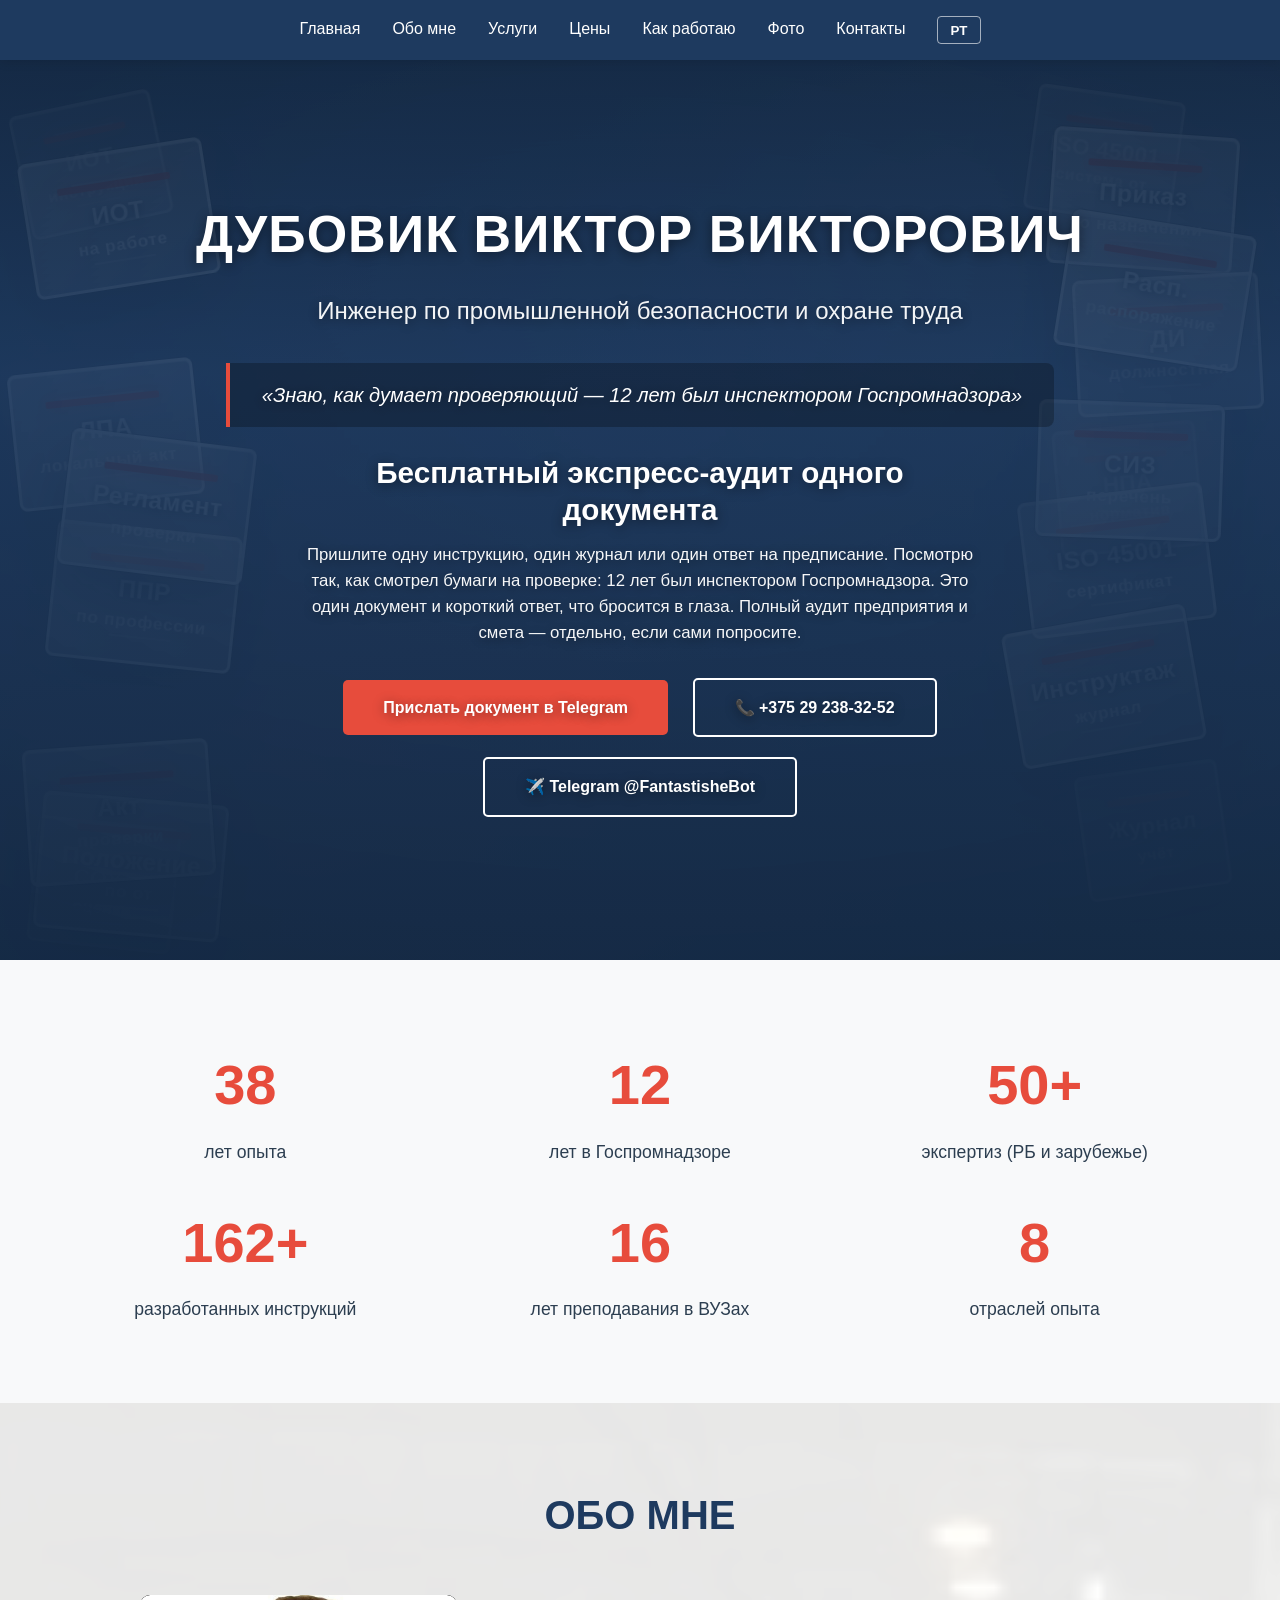
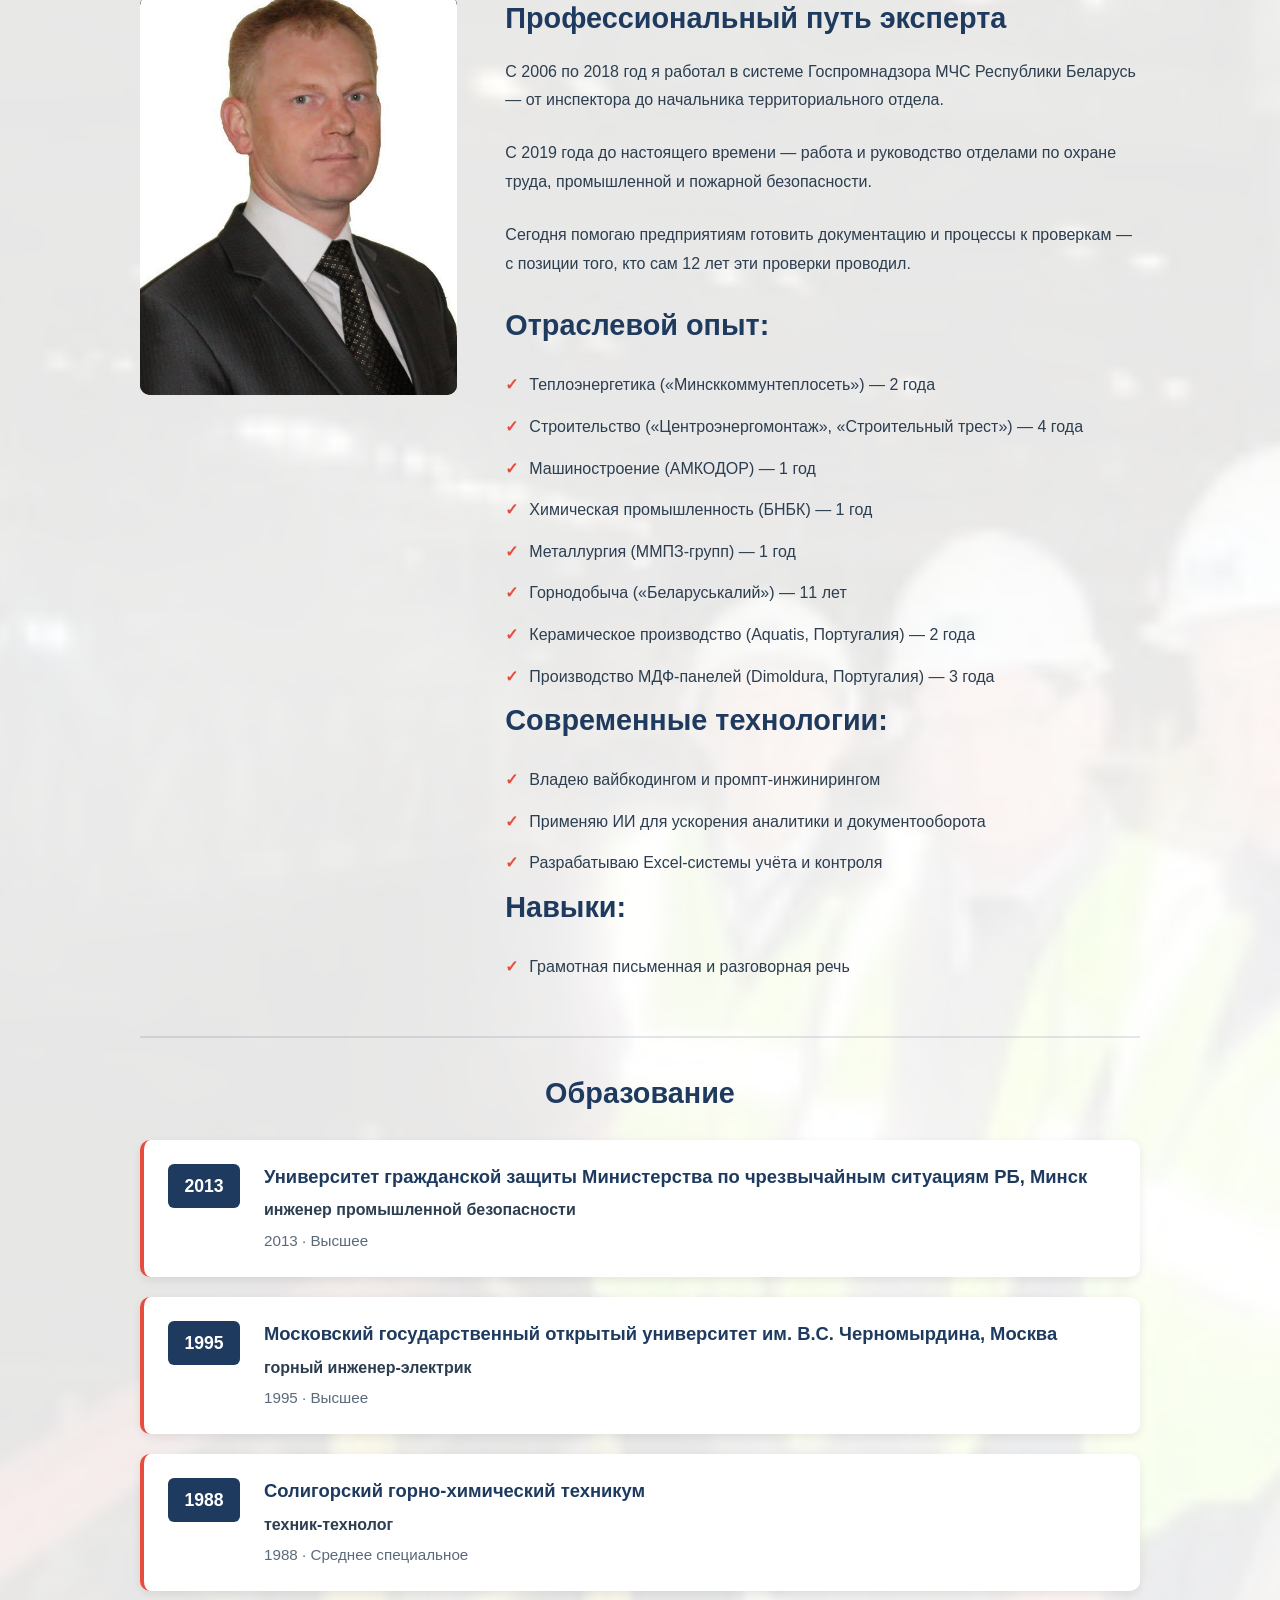
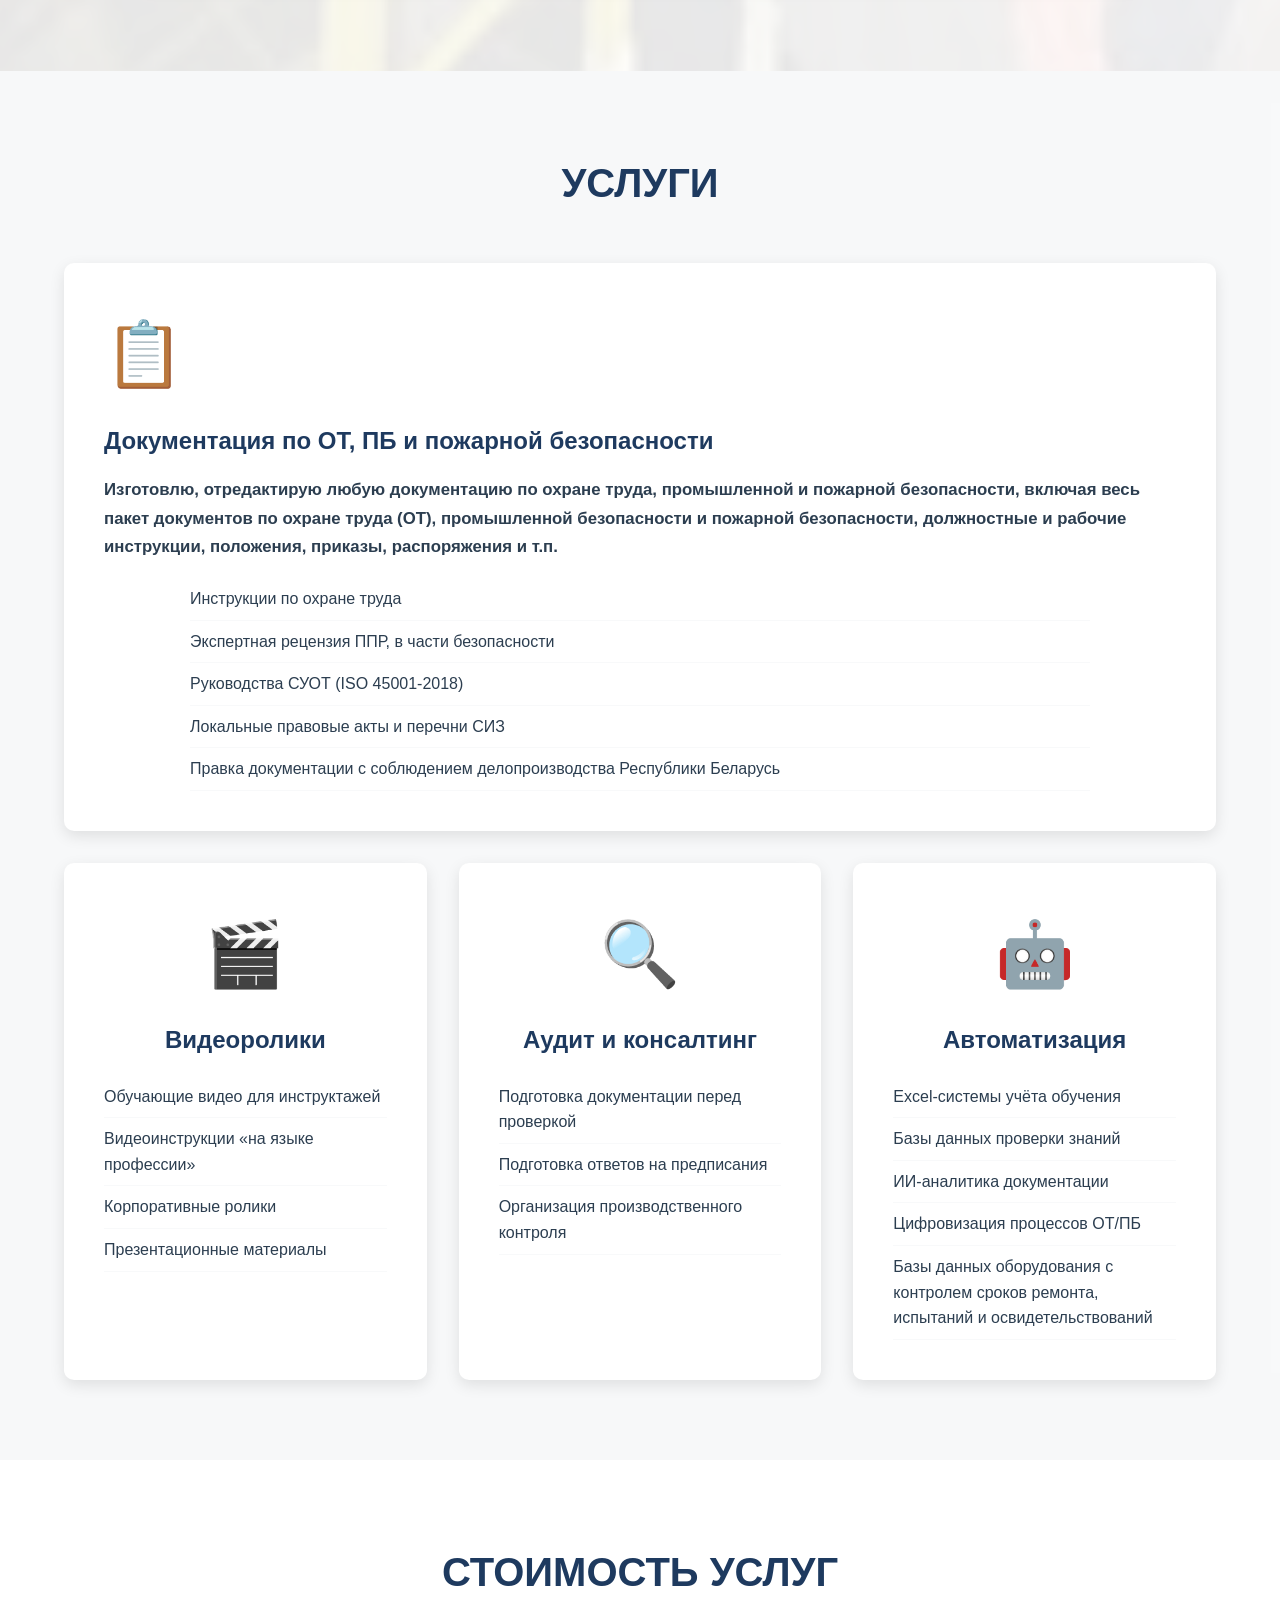
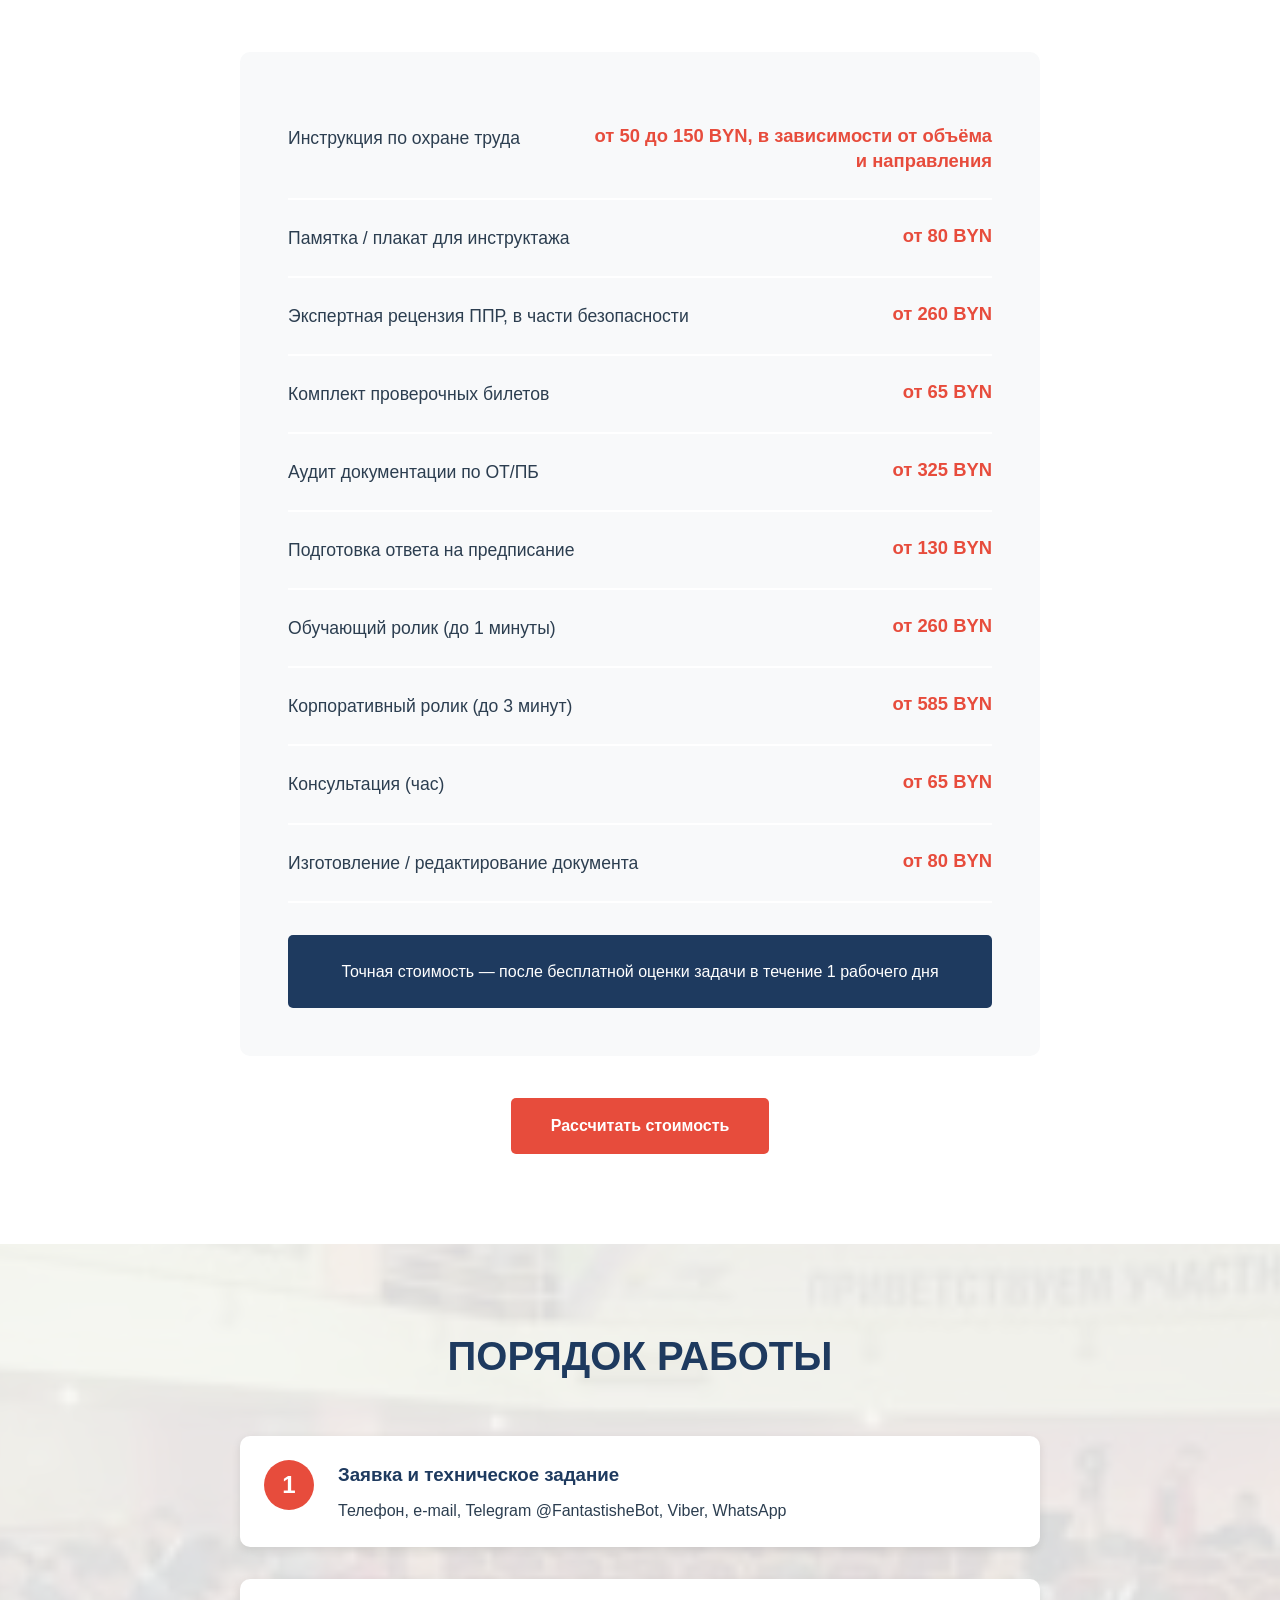
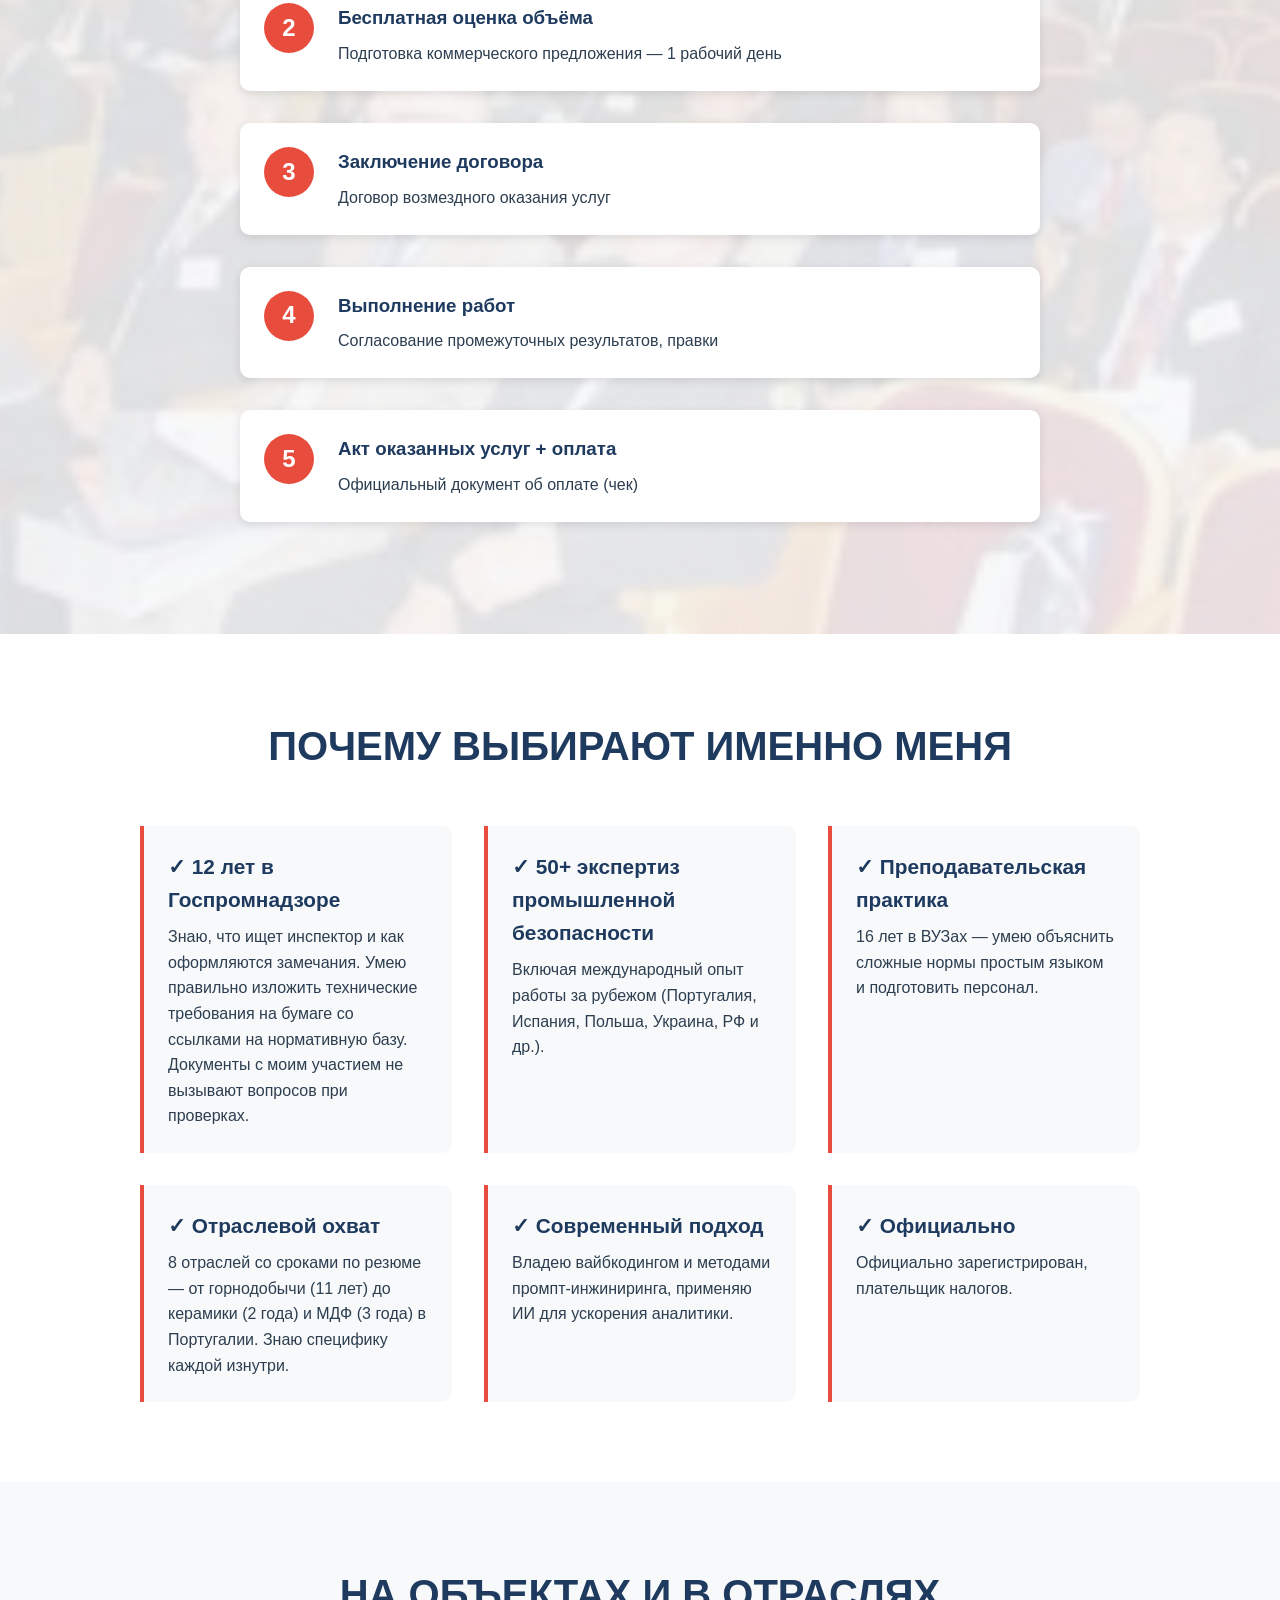
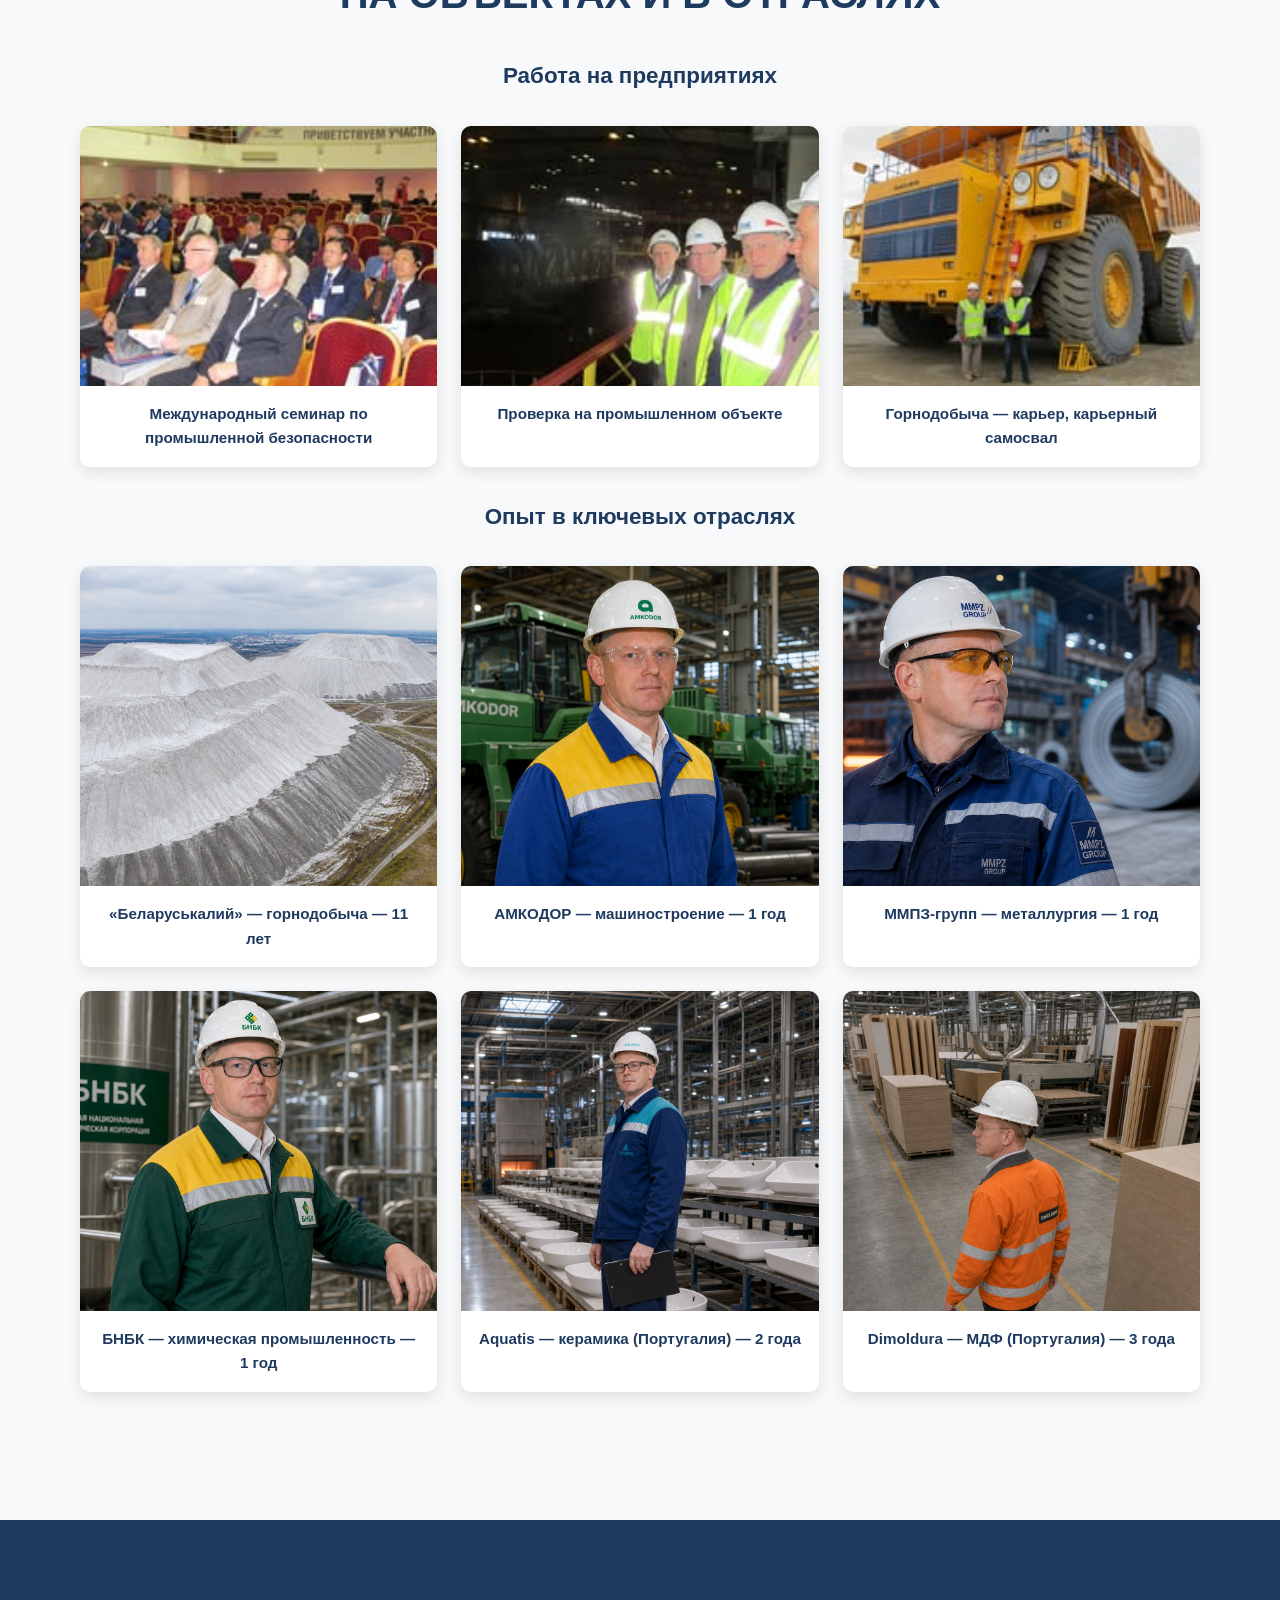
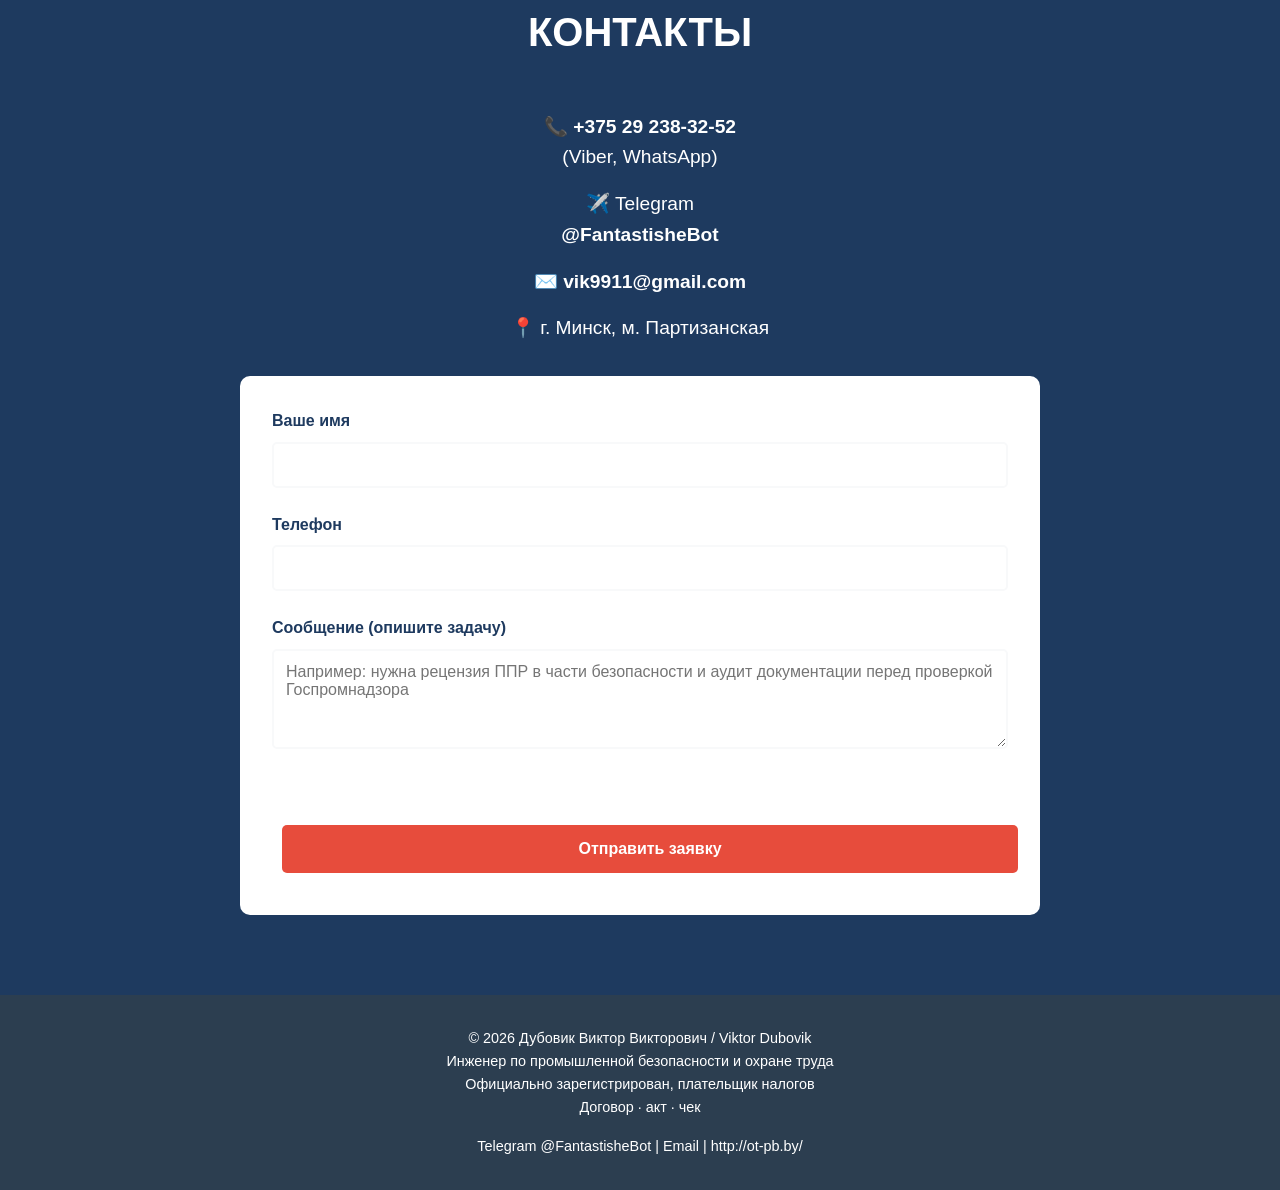
==== commit da572b60: "Сайт: экспресс-аудит на первом экране, рядом телефон и Telegram, навык «Грамотная письменная и разго" ====
--- a/index.html
+++ b/index.html
@@ -3,11 +3,11 @@
 <head>
     <meta charset="UTF-8">
     <meta name="viewport" content="width=device-width, initial-scale=1.0">
-    <meta name="description" content="">
-    <title></title>
+    <meta name="description" content="Дубовик Виктор Викторович — инженер по промышленной безопасности. 38 лет опыта, 12 лет в Госпромнадзоре. Инструкции, рецензия ППР в части безопасности, аудит. Тел. +375 29 238-32-52">
+    <title>Инженер по промышленной безопасности | Минск | Дубовик В.В.</title>
     <link rel="preload" as="image" href="images/portrait-about.png?v=20260822h">
     <link rel="preload" as="image" href="images/portrait-office.png?v=20260822h">
-    <link rel="stylesheet" href="styles.css?v=20260919f">
+    <link rel="stylesheet" href="styles.css?v=20261028d">
 </head>
 <body>
     <nav>
@@ -74,8 +74,9 @@
             <h1 data-i18n="heroName"></h1>
             <p class="subtitle" data-i18n="heroSubtitle"></p>
             <div class="tagline" data-i18n="heroTagline"></div>
-            <br>
-            <a href="#contact" class="btn" data-i18n="heroCta"></a>
+            <h2 class="hero-offer-title" data-i18n="heroOfferTitle">Бесплатный экспресс-аудит одного документа</h2>
+            <p class="hero-offer" data-i18n="heroOfferText">Пришлите одну инструкцию, один журнал или один ответ на предписание. Посмотрю так, как смотрел бумаги на проверке: 12 лет был инспектором Госпромнадзора. Это один документ и короткий ответ, что бросится в глаза. Полный аудит предприятия и смета — отдельно, если сами попросите.</p>
+            <a href="https://t.me/FantastisheBot" class="btn" target="_blank" rel="noopener" data-i18n="heroCta">Прислать документ в Telegram</a>
             <a href="tel:+375292383252" class="btn btn-outline">📞 +375 29 238-32-52</a>
             <a href="https://t.me/FantastisheBot" target="_blank" rel="noopener" class="btn btn-outline">✈️ Telegram @FantastisheBot</a>
         </div>
@@ -130,7 +131,7 @@
                 </ul>
                 <h3 data-i18n="aboutH4"></h3>
                 <ul>
-                    <li data-i18n="aboutSkill1"></li>
+                    <li data-i18n="aboutSkill1">Грамотная письменная и разговорная речь</li>
                 </ul>
             </div>
         </div>
@@ -360,7 +361,7 @@
 
     <button type="button" class="mobile-menu-btn" onclick="document.getElementById('contact').scrollIntoView({behavior:'smooth'});" aria-label="Contact">✉</button>
 
-    <script src="i18n.js?v=20260919f"></script>
+    <script src="i18n.js?v=20261028a"></script>
     <script src="app.js?v=20260919f"></script>
 </body>
 </html>
--- a/styles.css
+++ b/styles.css
@@ -401,7 +401,11 @@
         .hero-content {
             position: relative;
             z-index: 1;
+            flex: 0 1 900px;
+            width: 100%;
             max-width: 900px;
+            min-width: 0;
+            box-sizing: border-box;
             text-shadow: 0 2px 12px rgba(0, 0, 0, 0.45);
         }
 
@@ -410,6 +414,7 @@
             margin-bottom: 1rem;
             font-weight: 700;
             letter-spacing: 0.02em;
+            overflow-wrap: break-word;
         }
 
         .hero-content .subtitle {
@@ -421,13 +426,37 @@
         .hero-content .tagline {
             font-size: 1.25rem;
             font-style: italic;
-            margin-bottom: 3rem;
+            margin-bottom: 1.75rem;
             padding: 1rem 2rem;
             border-left: 4px solid var(--accent);
-            display: inline-block;
+            display: block;
+            width: fit-content;
+            max-width: 100%;
+            margin-left: auto;
+            margin-right: auto;
+            box-sizing: border-box;
             text-align: left;
             background: rgba(0, 0, 0, 0.25);
             border-radius: 0 8px 8px 0;
+        }
+
+        .hero-content .hero-offer-title {
+            color: var(--white);
+            font-size: 1.85rem;
+            font-weight: 700;
+            line-height: 1.25;
+            margin: 0 auto 0.85rem;
+            max-width: 18em;
+            text-align: center;
+        }
+
+        .hero-content .hero-offer {
+            color: var(--white);
+            font-size: 1.05rem;
+            line-height: 1.55;
+            margin: 0 auto 1.35rem;
+            max-width: 42rem;
+            opacity: 0.96;
         }
 
         .btn {
@@ -1018,7 +1047,7 @@
             }
 
             .hero-content h1 {
-                font-size: 2rem;
+                font-size: 1.7rem;
             }
 
             .hero-content .subtitle {
@@ -1028,6 +1057,14 @@
             .hero-content .tagline {
                 font-size: 1rem;
                 padding: 0.75rem 1rem;
+            }
+
+            .hero-content .hero-offer-title {
+                font-size: 1.45rem;
+            }
+
+            .hero-content .hero-offer {
+                font-size: 0.98rem;
             }
 
             .about-content {
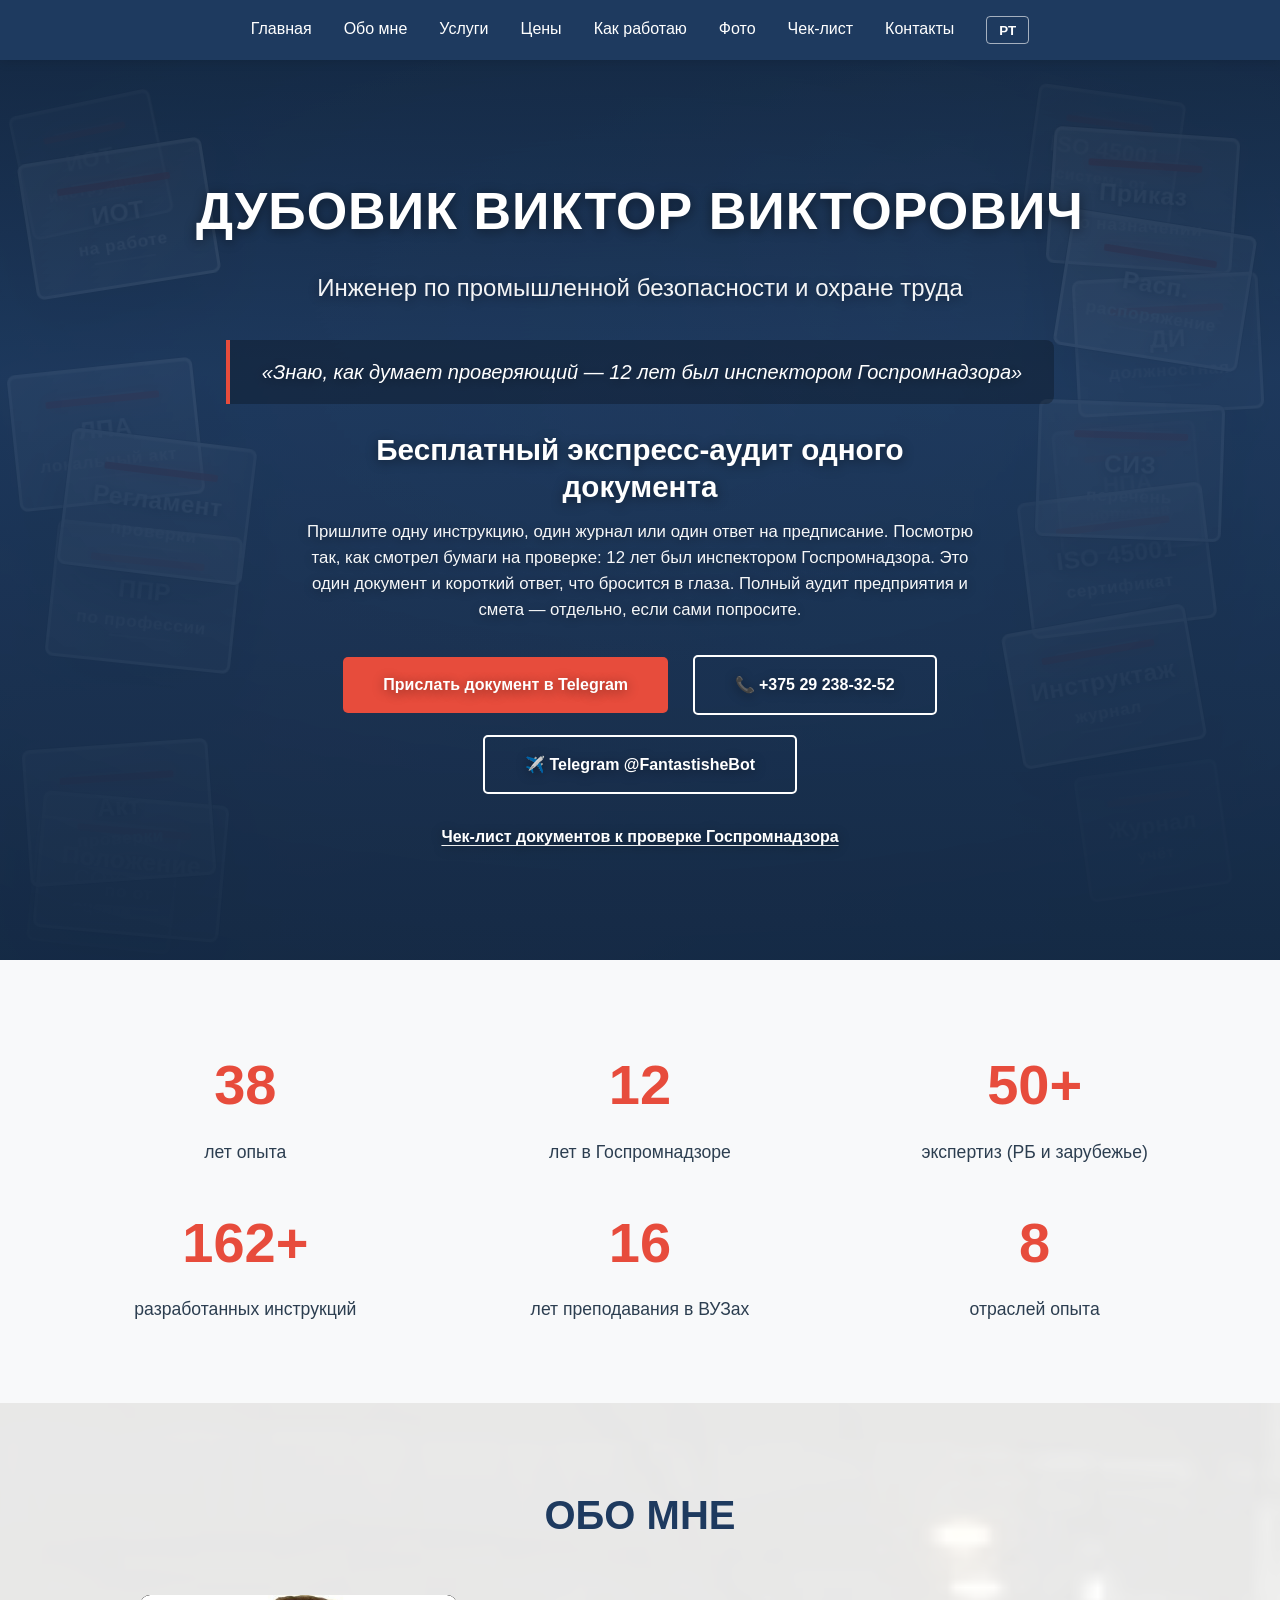
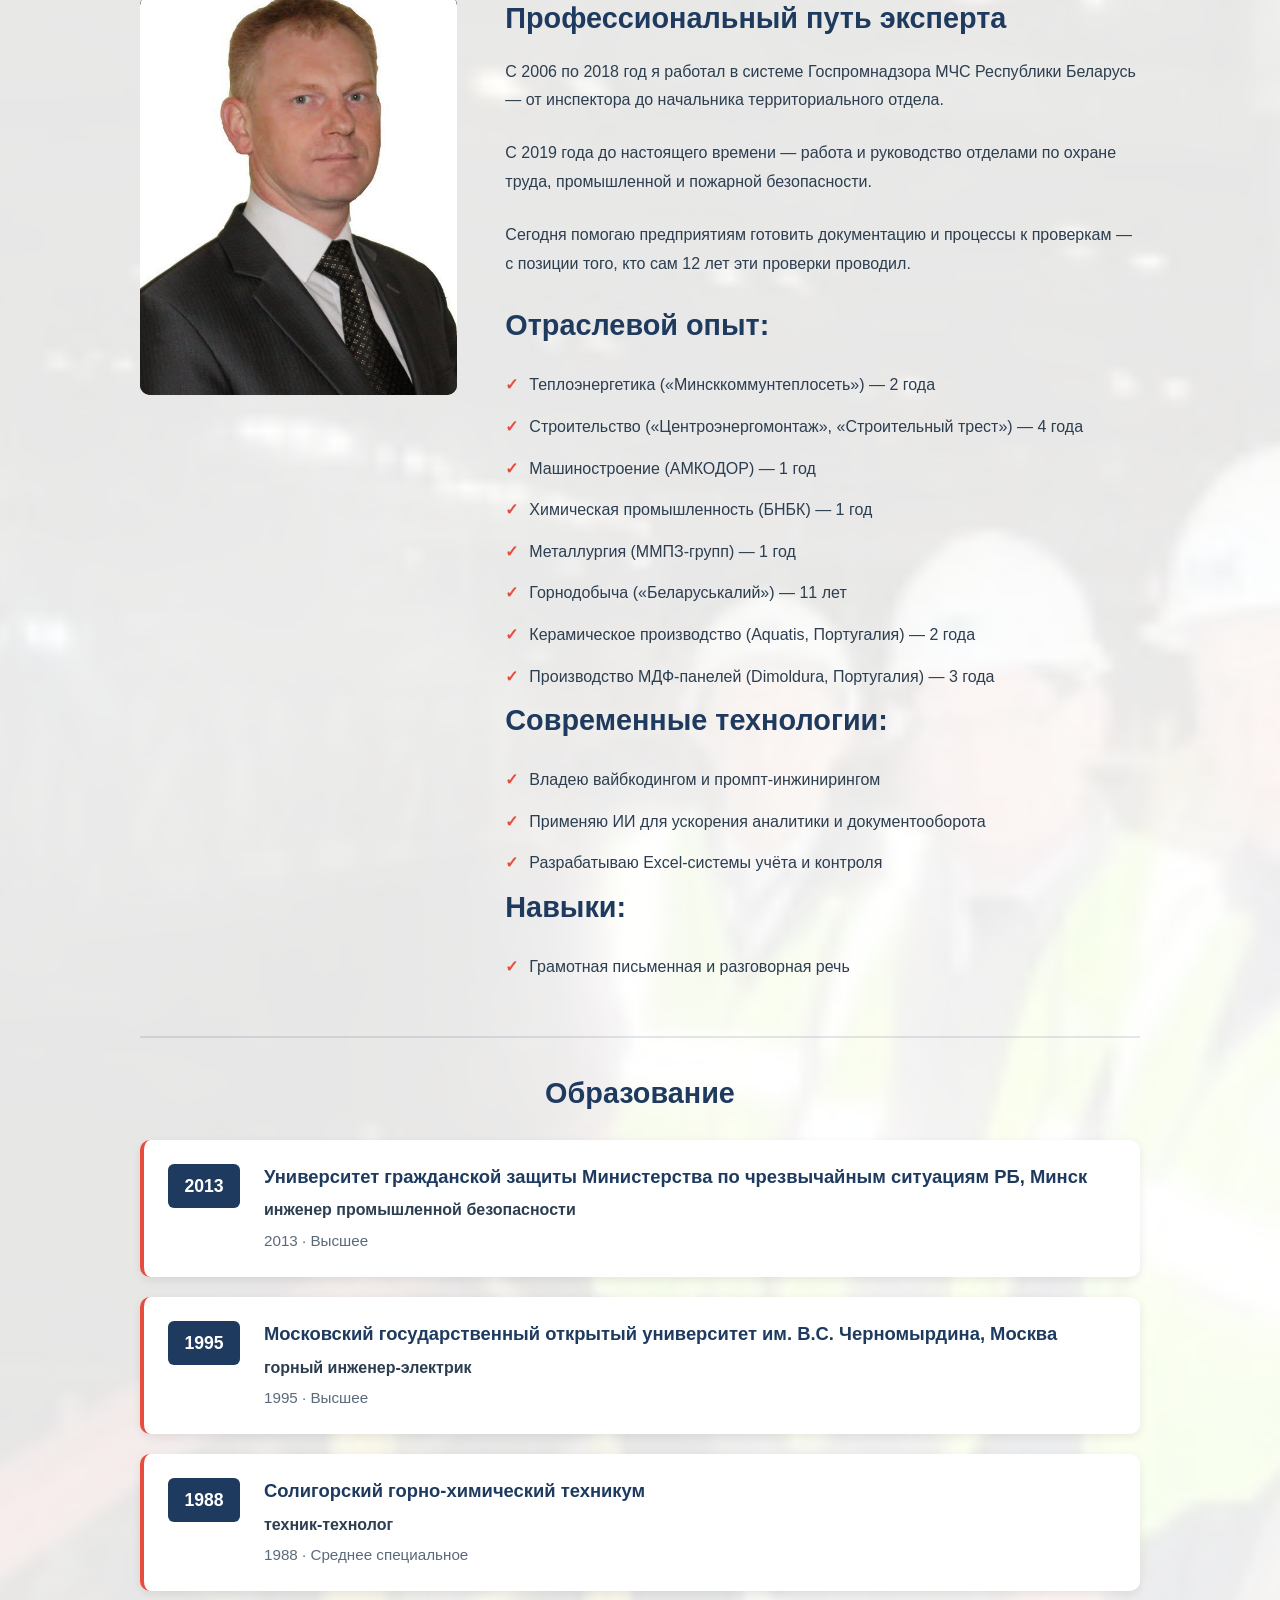
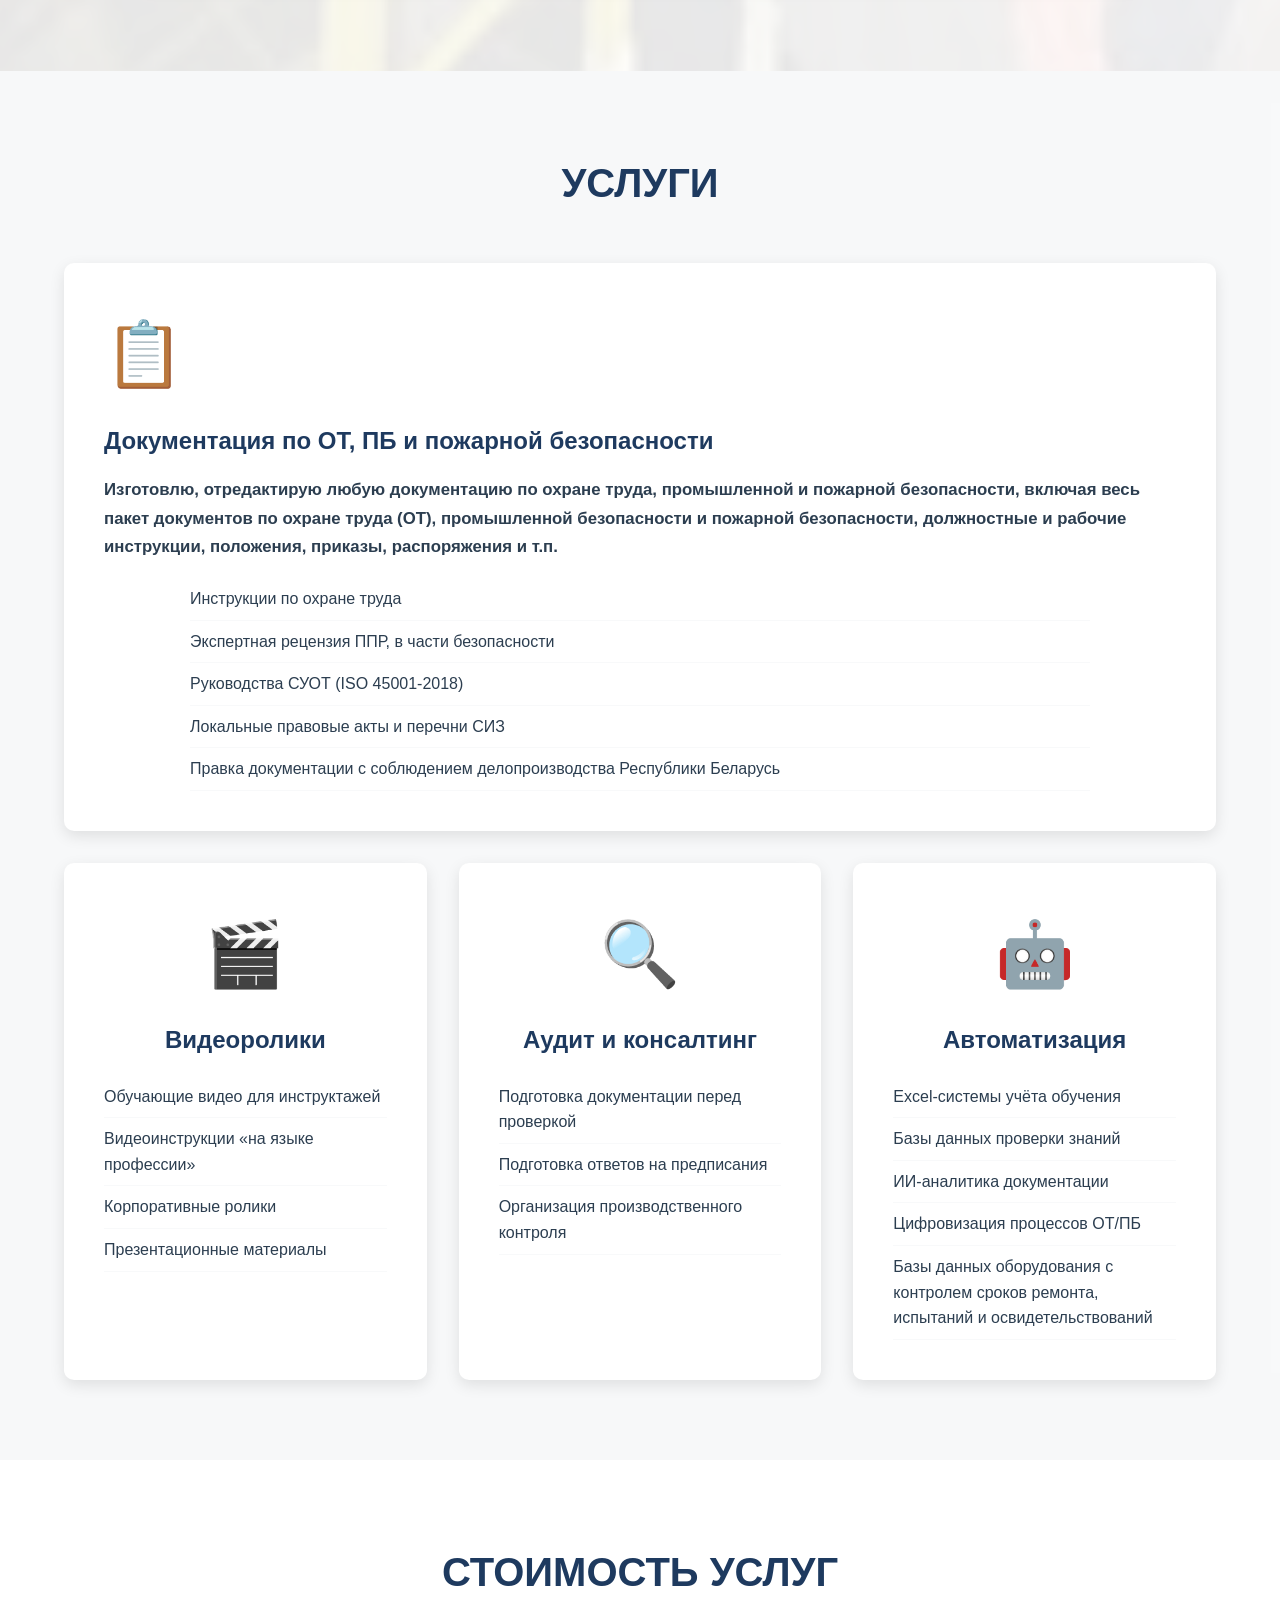
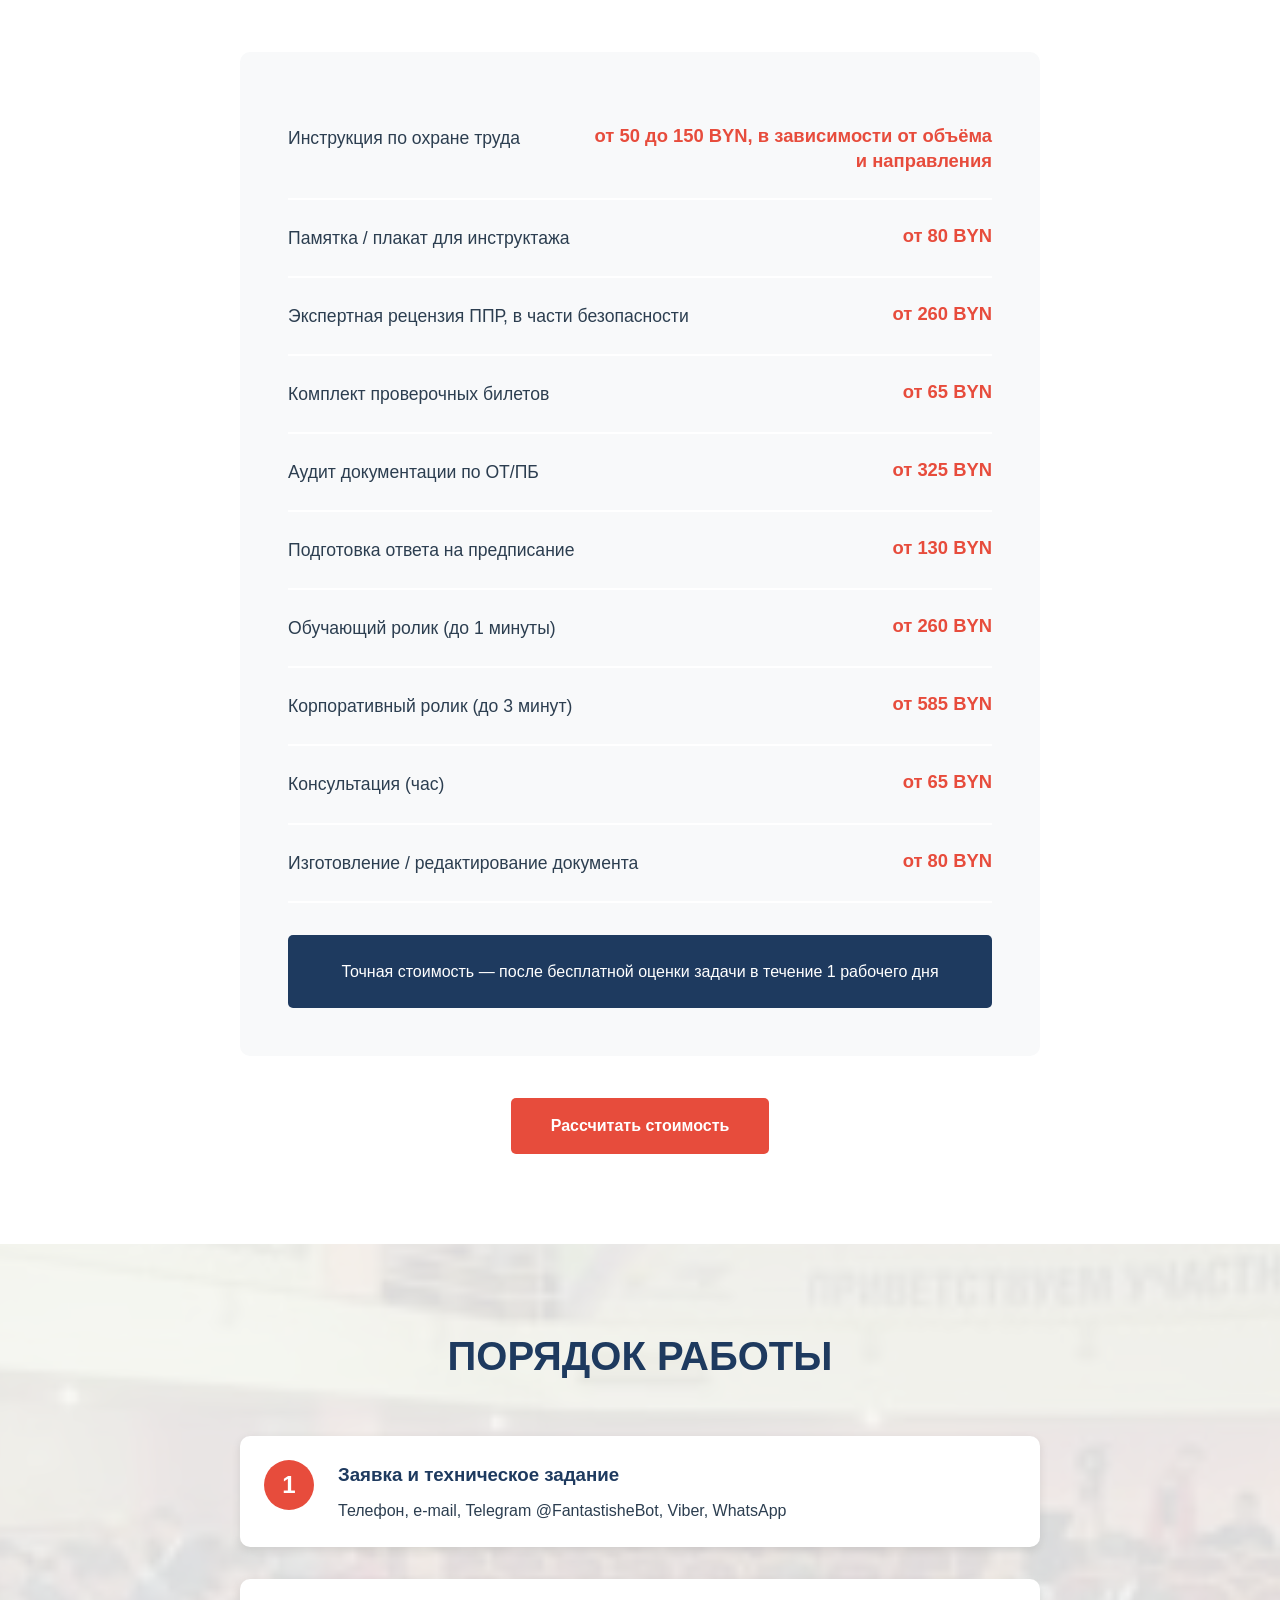
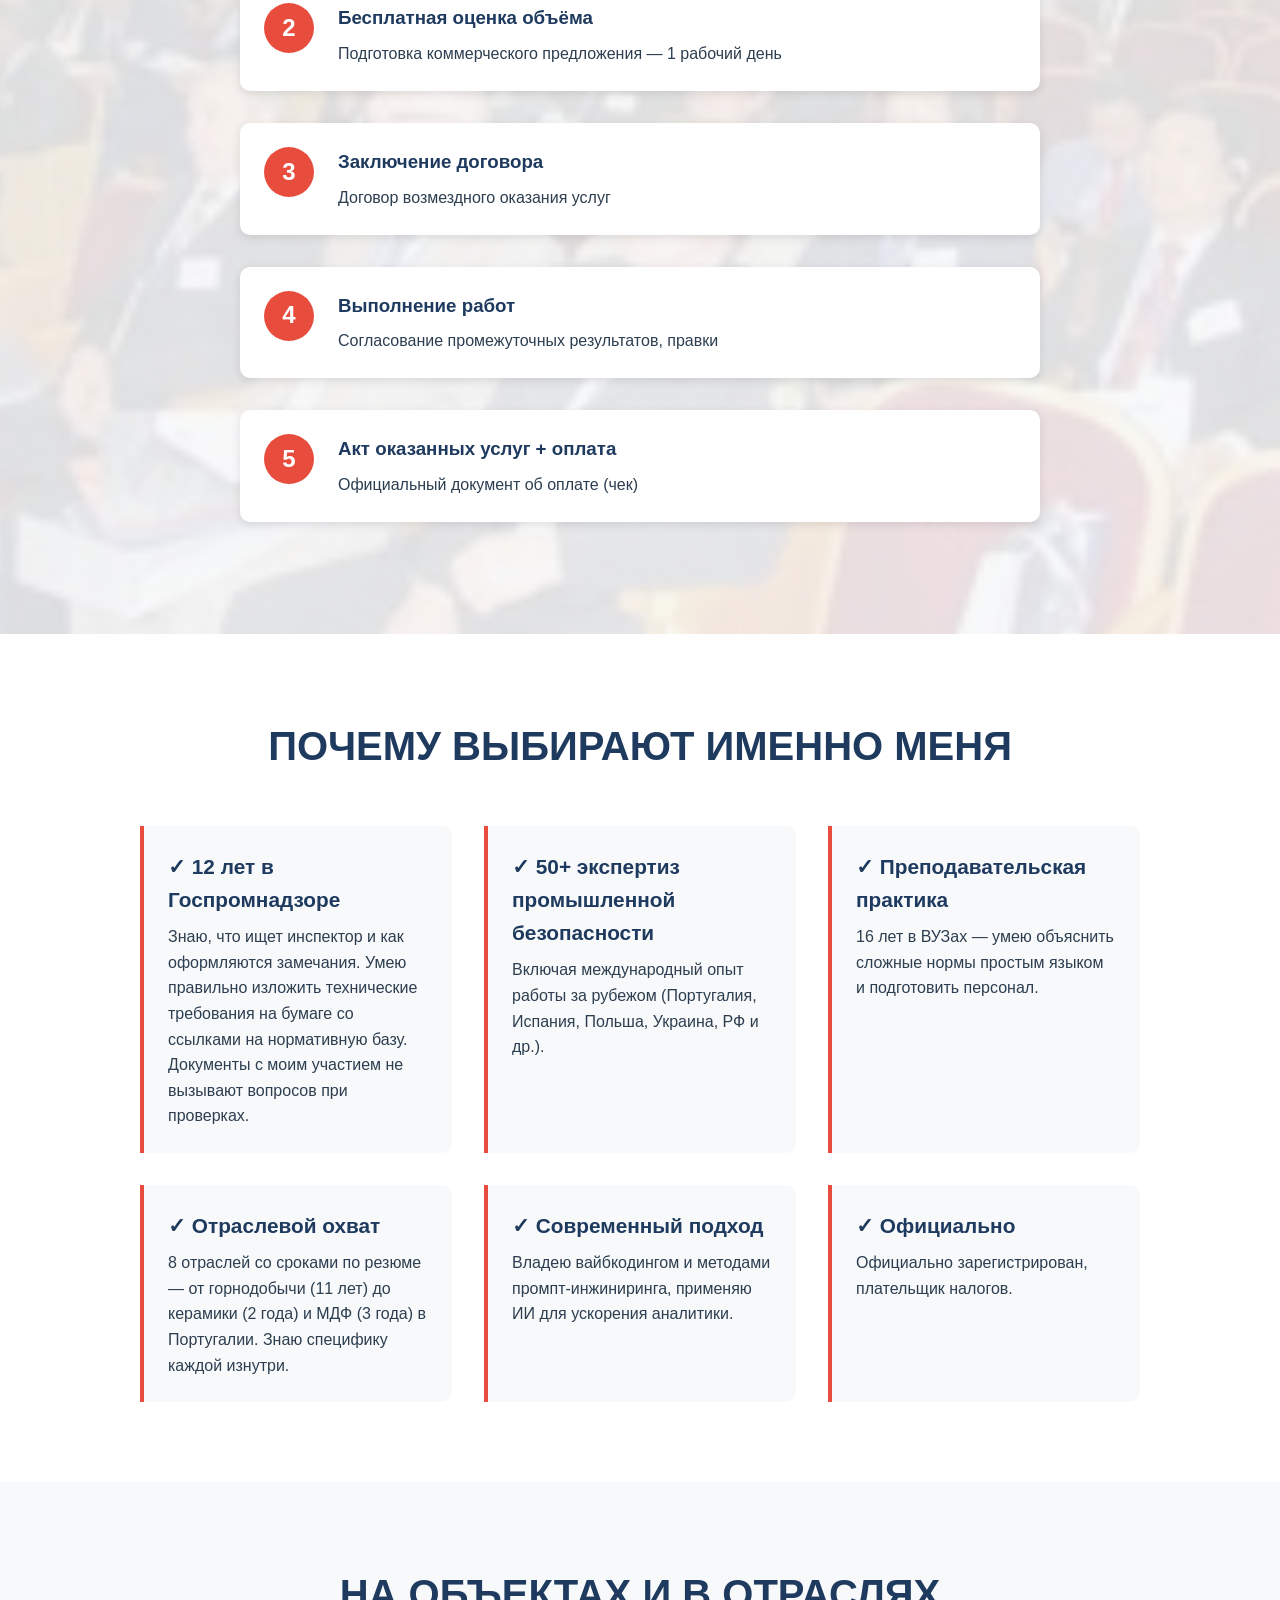
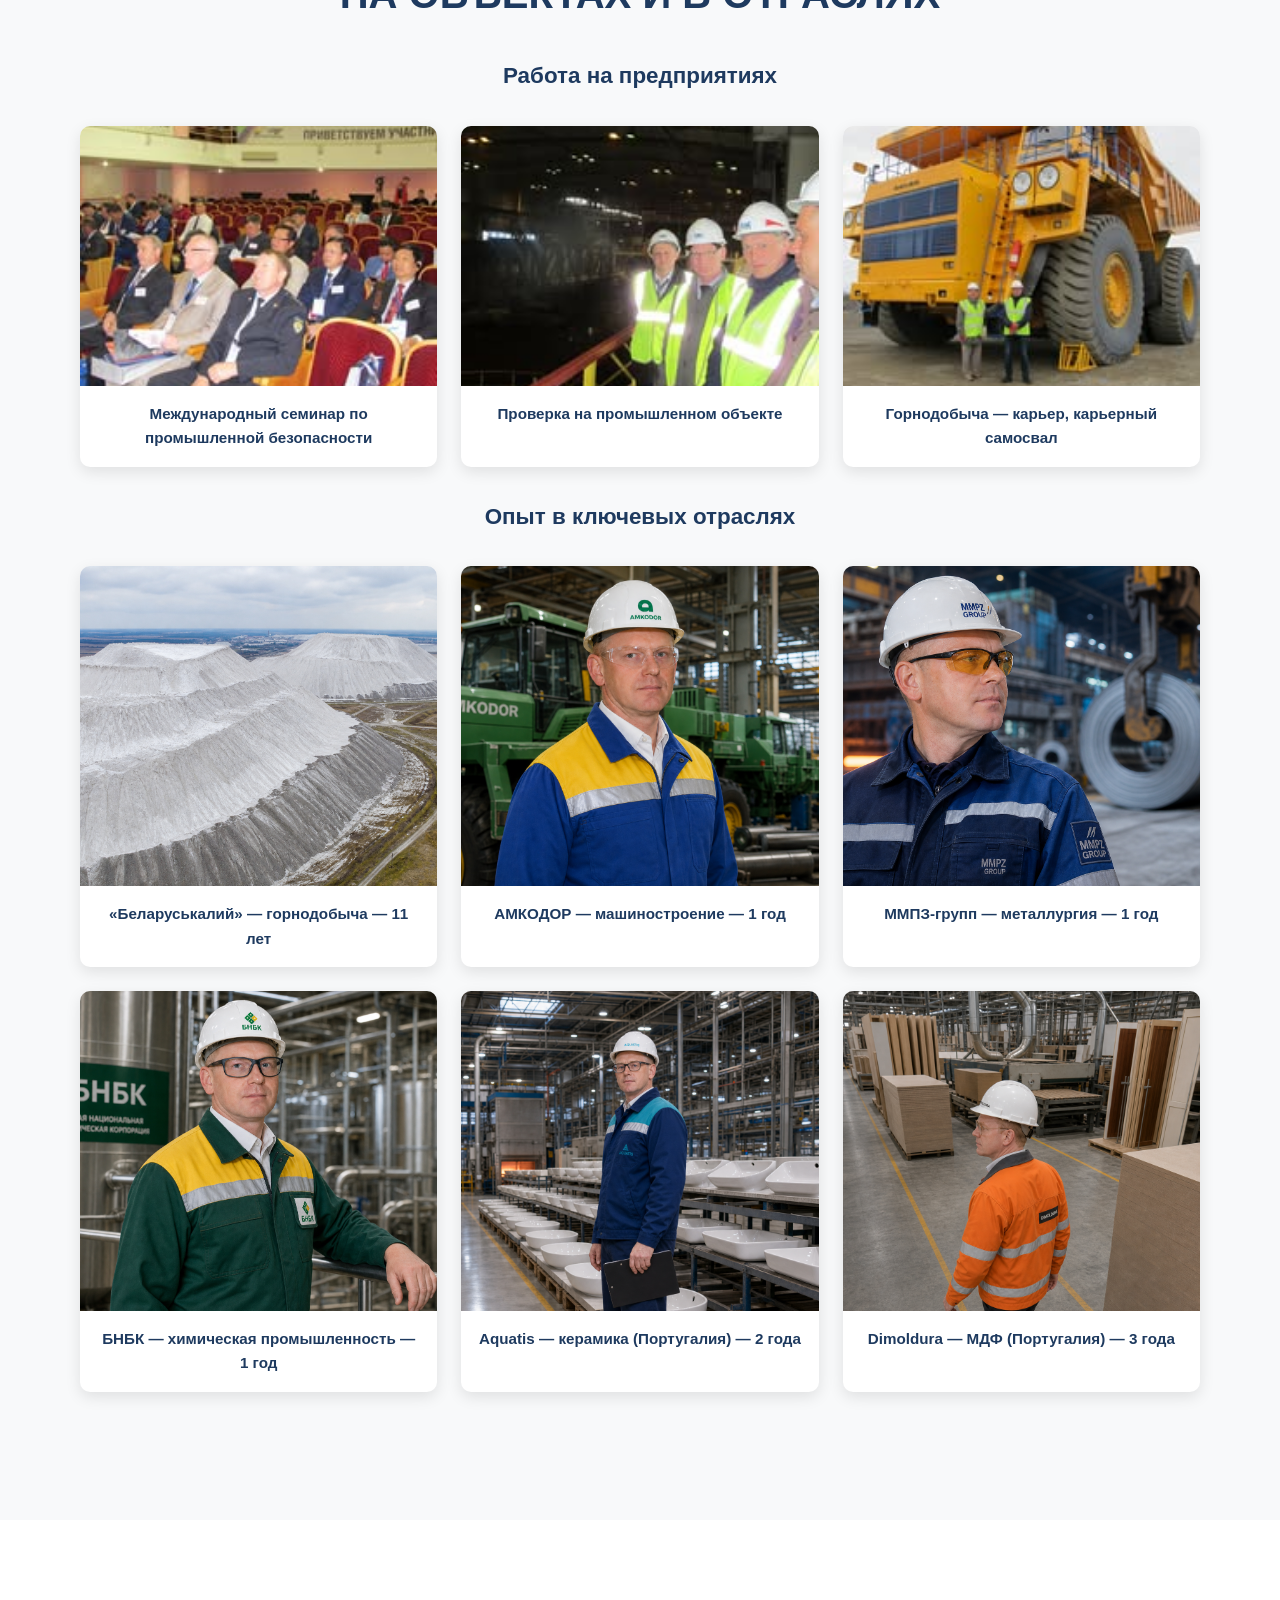
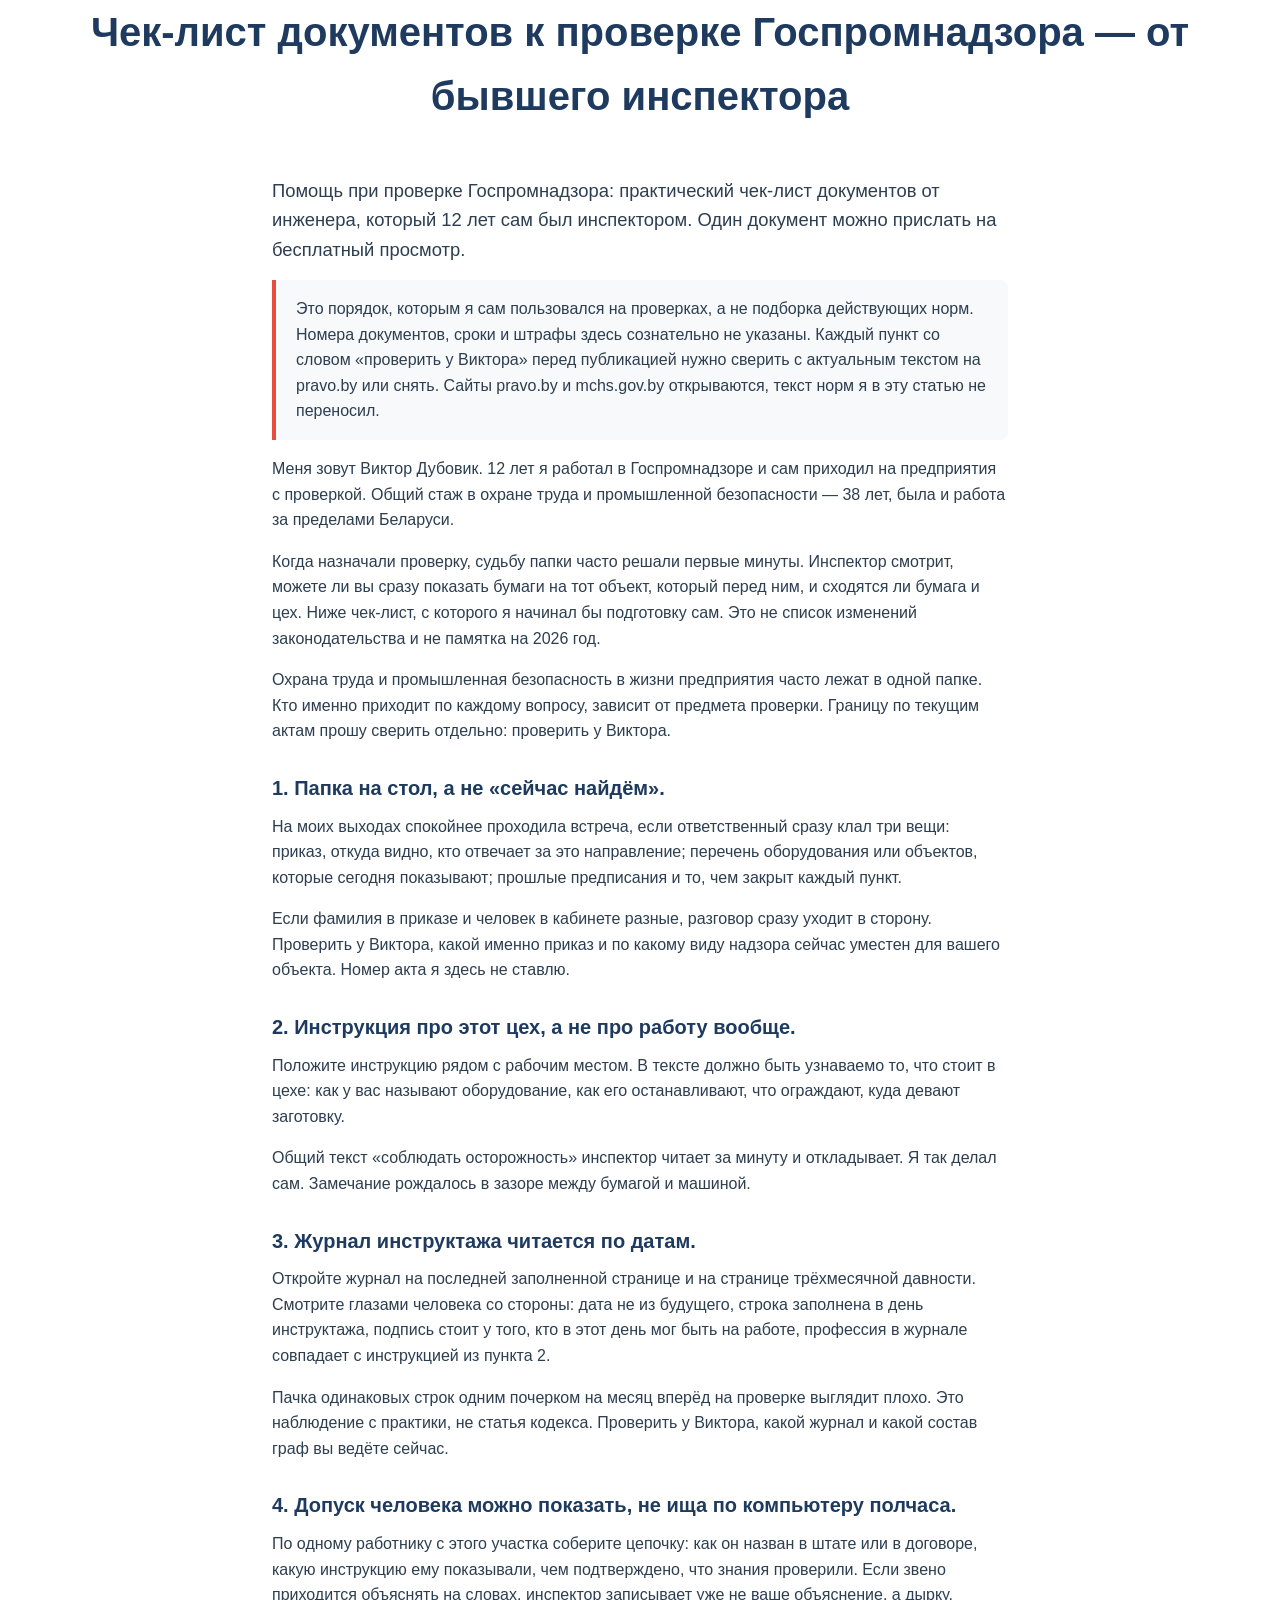
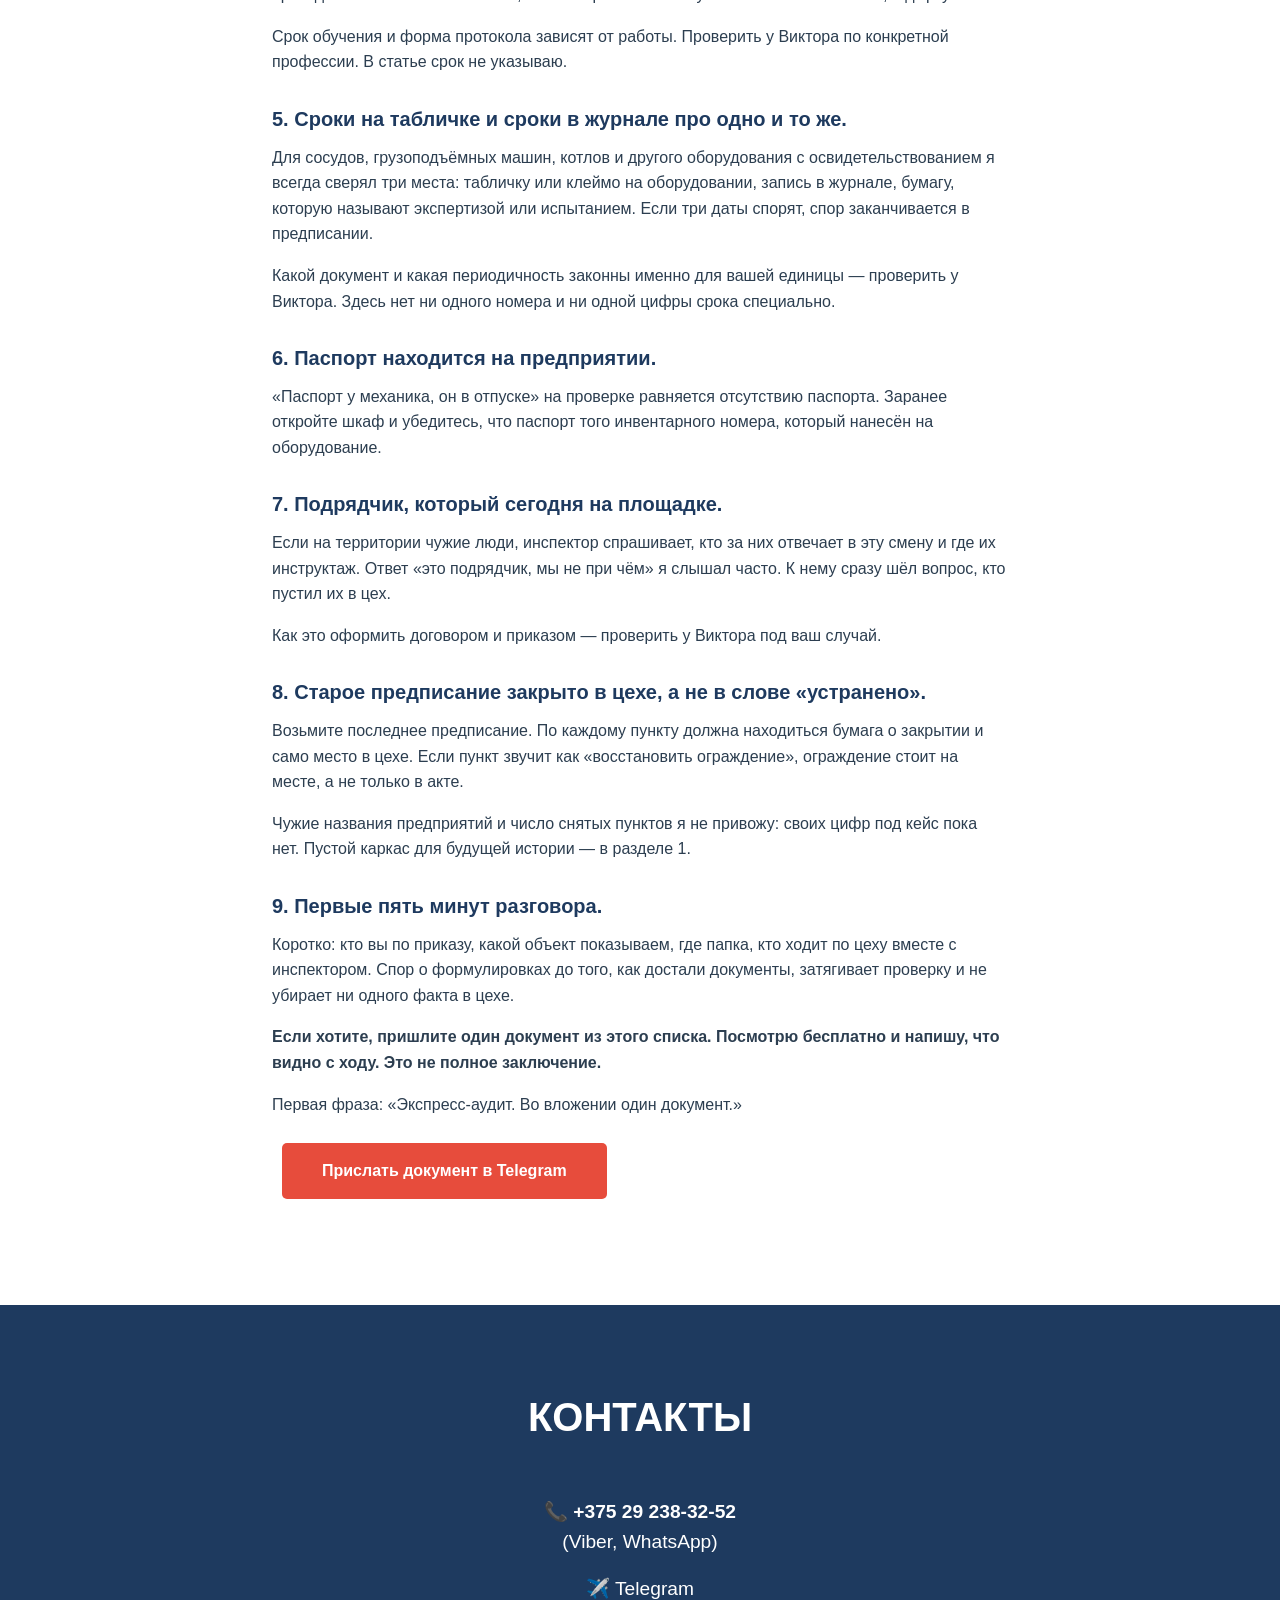
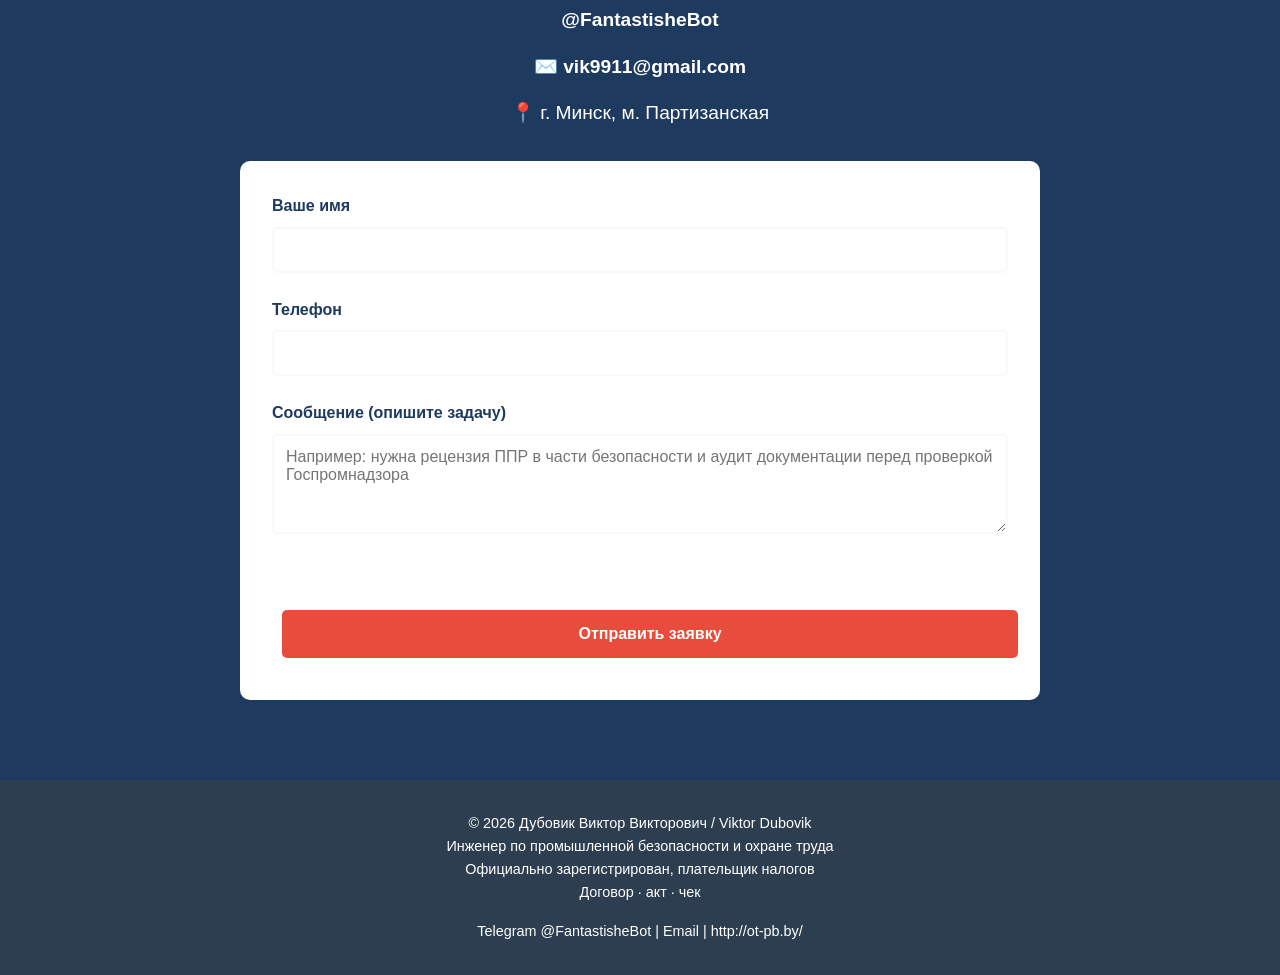
==== commit f55482b4: "Сайт: чек-лист документов к проверке Госпромнадзора на главной, ссылка с первого экрана." ====
--- a/index.html
+++ b/index.html
@@ -7,7 +7,7 @@
     <title>Инженер по промышленной безопасности | Минск | Дубовик В.В.</title>
     <link rel="preload" as="image" href="images/portrait-about.png?v=20260822h">
     <link rel="preload" as="image" href="images/portrait-office.png?v=20260822h">
-    <link rel="stylesheet" href="styles.css?v=20261028d">
+    <link rel="stylesheet" href="styles.css?v=20261028e">
 </head>
 <body>
     <nav>
@@ -18,6 +18,7 @@
             <li><a href="#pricing" data-i18n="navPricing"></a></li>
             <li><a href="#process" data-i18n="navProcess"></a></li>
             <li><a href="#gallery" data-i18n="navGallery"></a></li>
+            <li><a href="#checklist">Чек-лист</a></li>
             <li><a href="#contact" data-i18n="navContact"></a></li>
             <li><button type="button" id="lang-toggle" class="lang-btn" data-i18n="langSwitch"></button></li>
         </ul>
@@ -79,6 +80,7 @@
             <a href="https://t.me/FantastisheBot" class="btn" target="_blank" rel="noopener" data-i18n="heroCta">Прислать документ в Telegram</a>
             <a href="tel:+375292383252" class="btn btn-outline">📞 +375 29 238-32-52</a>
             <a href="https://t.me/FantastisheBot" target="_blank" rel="noopener" class="btn btn-outline">✈️ Telegram @FantastisheBot</a>
+            <p class="hero-article-link"><a href="#checklist">Чек-лист документов к проверке Госпромнадзора</a></p>
         </div>
     </section>
 
@@ -319,6 +321,45 @@
         </div>
     </section>
 
+    <section class="checklist" id="checklist">
+        <h2>Чек-лист документов к проверке Госпромнадзора — от бывшего инспектора</h2>
+        <div class="checklist-body">
+            <p class="checklist-lead">Помощь при проверке Госпромнадзора: практический чек-лист документов от инженера, который 12 лет сам был инспектором. Один документ можно прислать на бесплатный просмотр.</p>
+            <p class="checklist-note">Это порядок, которым я сам пользовался на проверках, а не подборка действующих норм. Номера документов, сроки и штрафы здесь сознательно не указаны. Каждый пункт со словом «проверить у Виктора» перед публикацией нужно сверить с актуальным текстом на pravo.by или снять. Сайты pravo.by и mchs.gov.by открываются, текст норм я в эту статью не переносил.</p>
+            <p>Меня зовут Виктор Дубовик. 12 лет я работал в Госпромнадзоре и сам приходил на предприятия с проверкой. Общий стаж в охране труда и промышленной безопасности — 38 лет, была и работа за пределами Беларуси.</p>
+            <p>Когда назначали проверку, судьбу папки часто решали первые минуты. Инспектор смотрит, можете ли вы сразу показать бумаги на тот объект, который перед ним, и сходятся ли бумага и цех. Ниже чек-лист, с которого я начинал бы подготовку сам. Это не список изменений законодательства и не памятка на 2026 год.</p>
+            <p>Охрана труда и промышленная безопасность в жизни предприятия часто лежат в одной папке. Кто именно приходит по каждому вопросу, зависит от предмета проверки. Границу по текущим актам прошу сверить отдельно: проверить у Виктора.</p>
+            <h3>1. Папка на стол, а не «сейчас найдём».</h3>
+            <p>На моих выходах спокойнее проходила встреча, если ответственный сразу клал три вещи: приказ, откуда видно, кто отвечает за это направление; перечень оборудования или объектов, которые сегодня показывают; прошлые предписания и то, чем закрыт каждый пункт.</p>
+            <p>Если фамилия в приказе и человек в кабинете разные, разговор сразу уходит в сторону. Проверить у Виктора, какой именно приказ и по какому виду надзора сейчас уместен для вашего объекта. Номер акта я здесь не ставлю.</p>
+            <h3>2. Инструкция про этот цех, а не про работу вообще.</h3>
+            <p>Положите инструкцию рядом с рабочим местом. В тексте должно быть узнаваемо то, что стоит в цехе: как у вас называют оборудование, как его останавливают, что ограждают, куда девают заготовку.</p>
+            <p>Общий текст «соблюдать осторожность» инспектор читает за минуту и откладывает. Я так делал сам. Замечание рождалось в зазоре между бумагой и машиной.</p>
+            <h3>3. Журнал инструктажа читается по датам.</h3>
+            <p>Откройте журнал на последней заполненной странице и на странице трёхмесячной давности. Смотрите глазами человека со стороны: дата не из будущего, строка заполнена в день инструктажа, подпись стоит у того, кто в этот день мог быть на работе, профессия в журнале совпадает с инструкцией из пункта 2.</p>
+            <p>Пачка одинаковых строк одним почерком на месяц вперёд на проверке выглядит плохо. Это наблюдение с практики, не статья кодекса. Проверить у Виктора, какой журнал и какой состав граф вы ведёте сейчас.</p>
+            <h3>4. Допуск человека можно показать, не ища по компьютеру полчаса.</h3>
+            <p>По одному работнику с этого участка соберите цепочку: как он назван в штате или в договоре, какую инструкцию ему показывали, чем подтверждено, что знания проверили. Если звено приходится объяснять на словах, инспектор записывает уже не ваше объяснение, а дырку.</p>
+            <p>Срок обучения и форма протокола зависят от работы. Проверить у Виктора по конкретной профессии. В статье срок не указываю.</p>
+            <h3>5. Сроки на табличке и сроки в журнале про одно и то же.</h3>
+            <p>Для сосудов, грузоподъёмных машин, котлов и другого оборудования с освидетельствованием я всегда сверял три места: табличку или клеймо на оборудовании, запись в журнале, бумагу, которую называют экспертизой или испытанием. Если три даты спорят, спор заканчивается в предписании.</p>
+            <p>Какой документ и какая периодичность законны именно для вашей единицы — проверить у Виктора. Здесь нет ни одного номера и ни одной цифры срока специально.</p>
+            <h3>6. Паспорт находится на предприятии.</h3>
+            <p>«Паспорт у механика, он в отпуске» на проверке равняется отсутствию паспорта. Заранее откройте шкаф и убедитесь, что паспорт того инвентарного номера, который нанесён на оборудование.</p>
+            <h3>7. Подрядчик, который сегодня на площадке.</h3>
+            <p>Если на территории чужие люди, инспектор спрашивает, кто за них отвечает в эту смену и где их инструктаж. Ответ «это подрядчик, мы не при чём» я слышал часто. К нему сразу шёл вопрос, кто пустил их в цех.</p>
+            <p>Как это оформить договором и приказом — проверить у Виктора под ваш случай.</p>
+            <h3>8. Старое предписание закрыто в цехе, а не в слове «устранено».</h3>
+            <p>Возьмите последнее предписание. По каждому пункту должна находиться бумага о закрытии и само место в цехе. Если пункт звучит как «восстановить ограждение», ограждение стоит на месте, а не только в акте.</p>
+            <p>Чужие названия предприятий и число снятых пунктов я не привожу: своих цифр под кейс пока нет. Пустой каркас для будущей истории — в разделе 1.</p>
+            <h3>9. Первые пять минут разговора.</h3>
+            <p>Коротко: кто вы по приказу, какой объект показываем, где папка, кто ходит по цеху вместе с инспектором. Спор о формулировках до того, как достали документы, затягивает проверку и не убирает ни одного факта в цехе.</p>
+            <p class="checklist-end">Если хотите, пришлите один документ из этого списка. Посмотрю бесплатно и напишу, что видно с ходу. Это не полное заключение.</p>
+            <p class="checklist-phrase">Первая фраза: «Экспресс-аудит. Во вложении один документ.»</p>
+            <p class="checklist-cta"><a href="https://t.me/FantastisheBot" class="btn" target="_blank" rel="noopener">Прислать документ в Telegram</a></p>
+        </div>
+    </section>
+
     <section class="contact" id="contact">
         <h2 data-i18n="contactTitle"></h2>
         <div class="contact-content">
--- a/styles.css
+++ b/styles.css
@@ -1197,4 +1197,15 @@
 .service-card-wide{grid-column:1/-1;text-align:left}
 .service-card-wide ul{max-width:900px;margin:1rem auto 0}
 .service-lead{font-size:1.05rem;margin:1rem 0;color:var(--dark);font-weight:600;line-height:1.7}
+.hero-article-link{margin:1.25rem 0 0}
+.hero-article-link a{color:var(--white);font-weight:600;text-decoration:underline;text-underline-offset:.2em}
+.hero-article-link a:hover{color:var(--accent)}
+.checklist{scroll-margin-top:5.5rem}
+.checklist-body{max-width:46rem;margin:0 auto;text-align:left}
+.checklist-lead{font-size:1.15rem;margin-bottom:1.25rem}
+.checklist-note{background:var(--light);border-left:4px solid var(--accent);padding:1rem 1.25rem;margin:0 0 1.5rem;border-radius:0 8px 8px 0}
+.checklist-body h3{text-align:left;color:var(--primary);font-size:1.25rem;margin:1.75rem 0 .6rem}
+.checklist-body p{margin:0 0 1rem}
+.checklist-end{font-weight:600}
+.checklist-cta{margin-top:1.25rem}
 @media(max-width:768px){.gallery-item img,.gallery-grid-brands .gallery-item img{height:220px}.gallery-item--text{min-height:220px}}
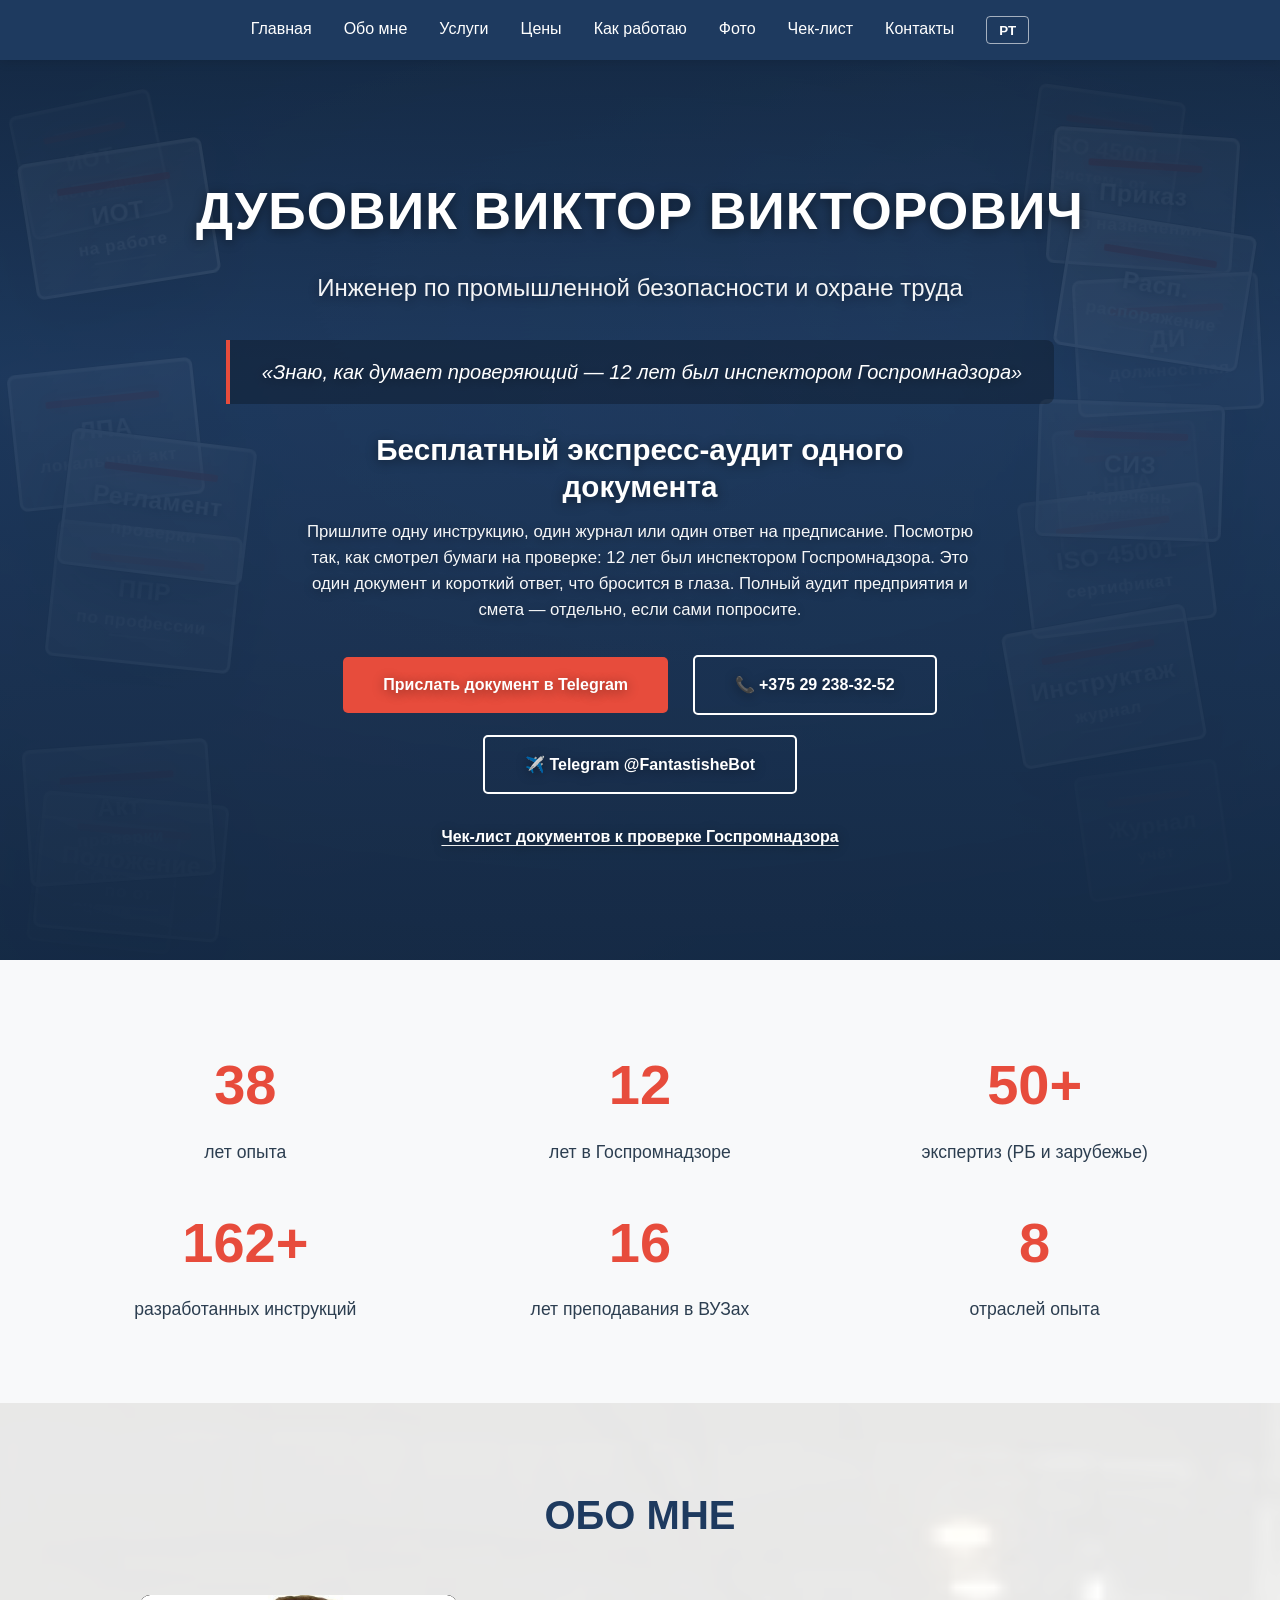
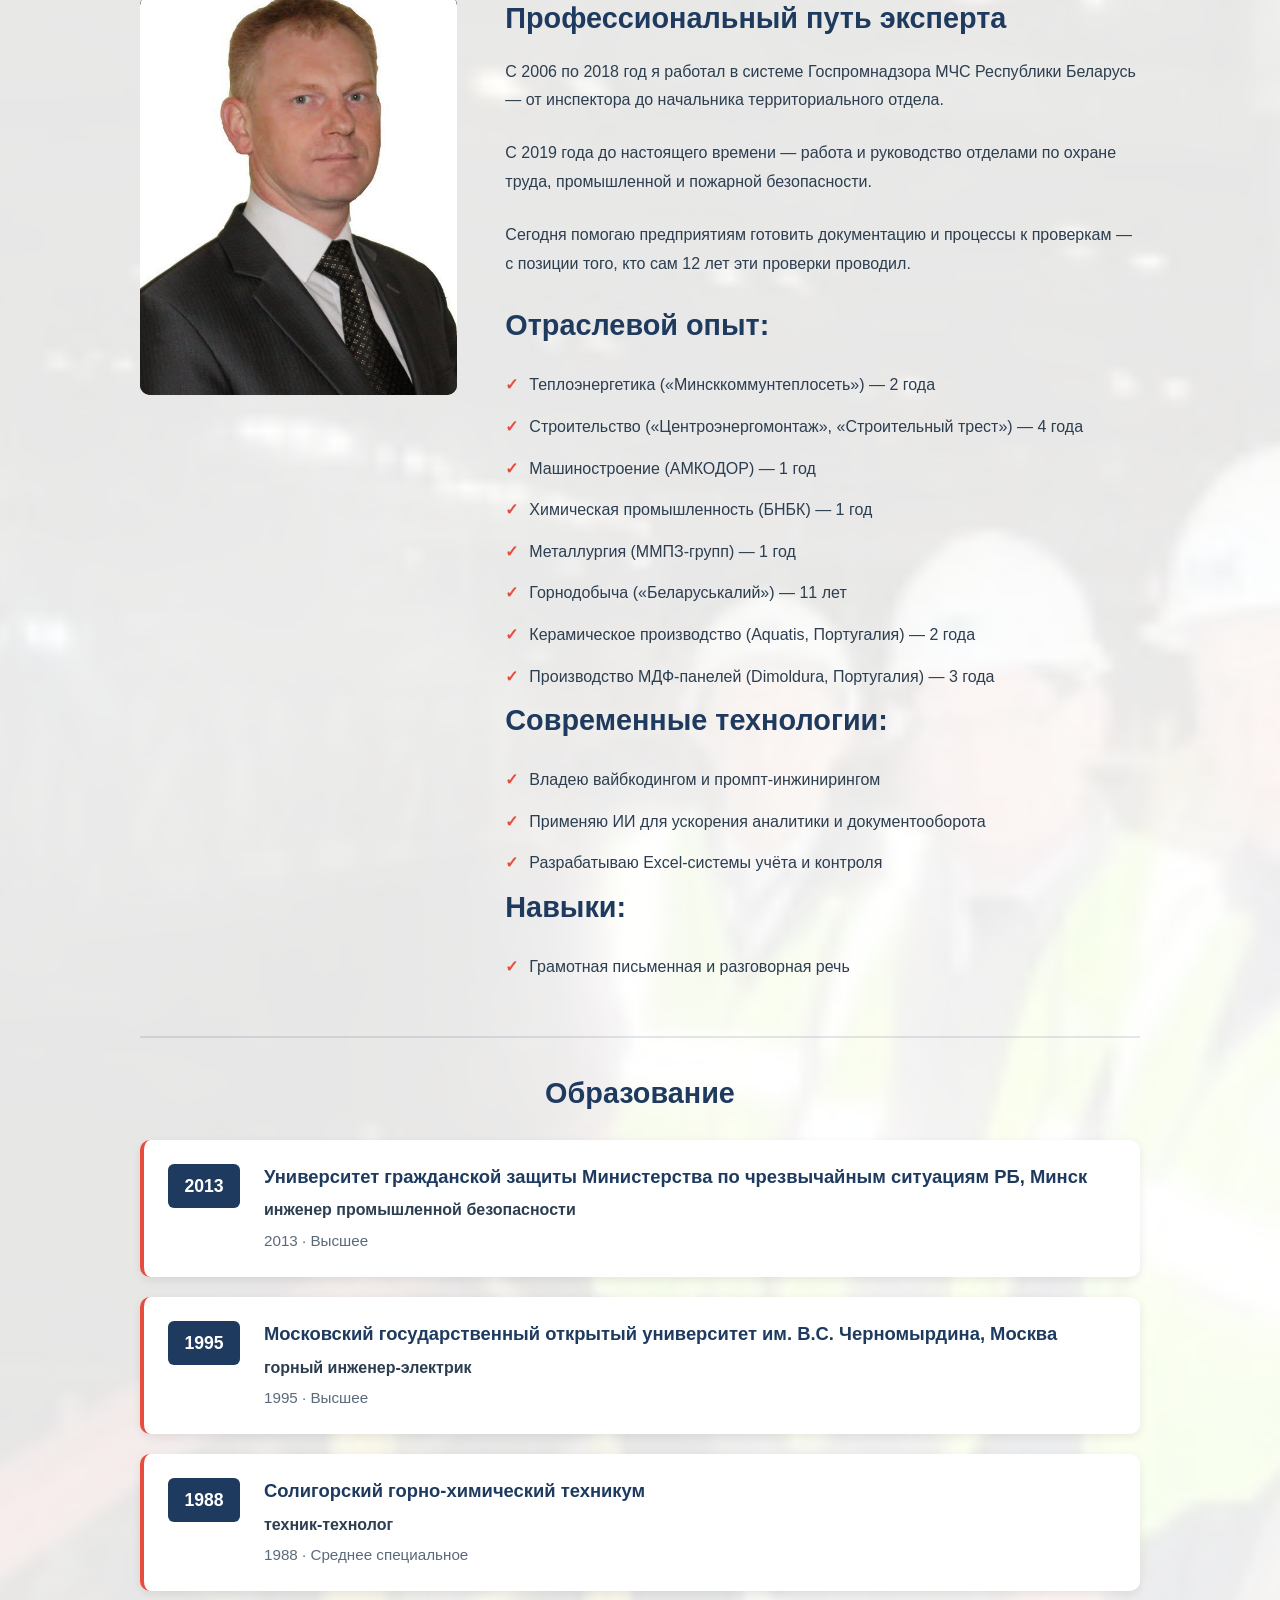
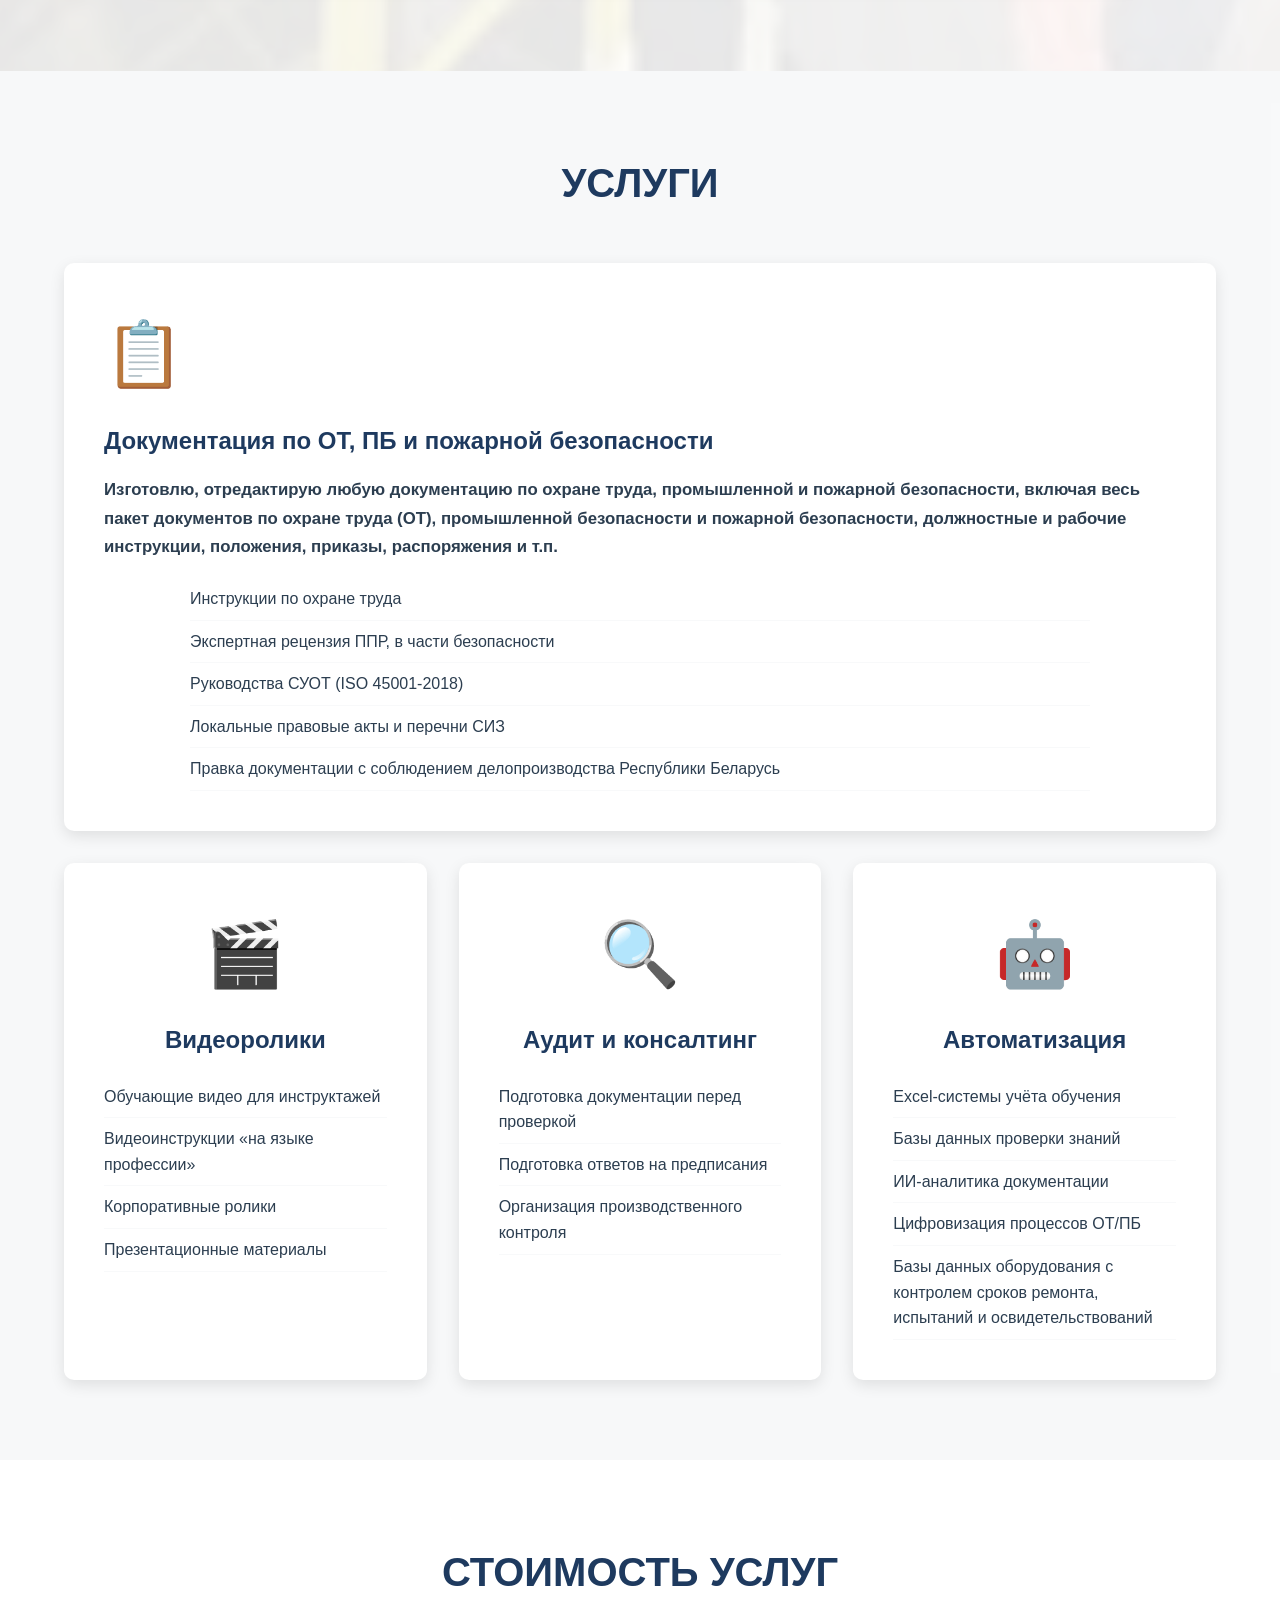
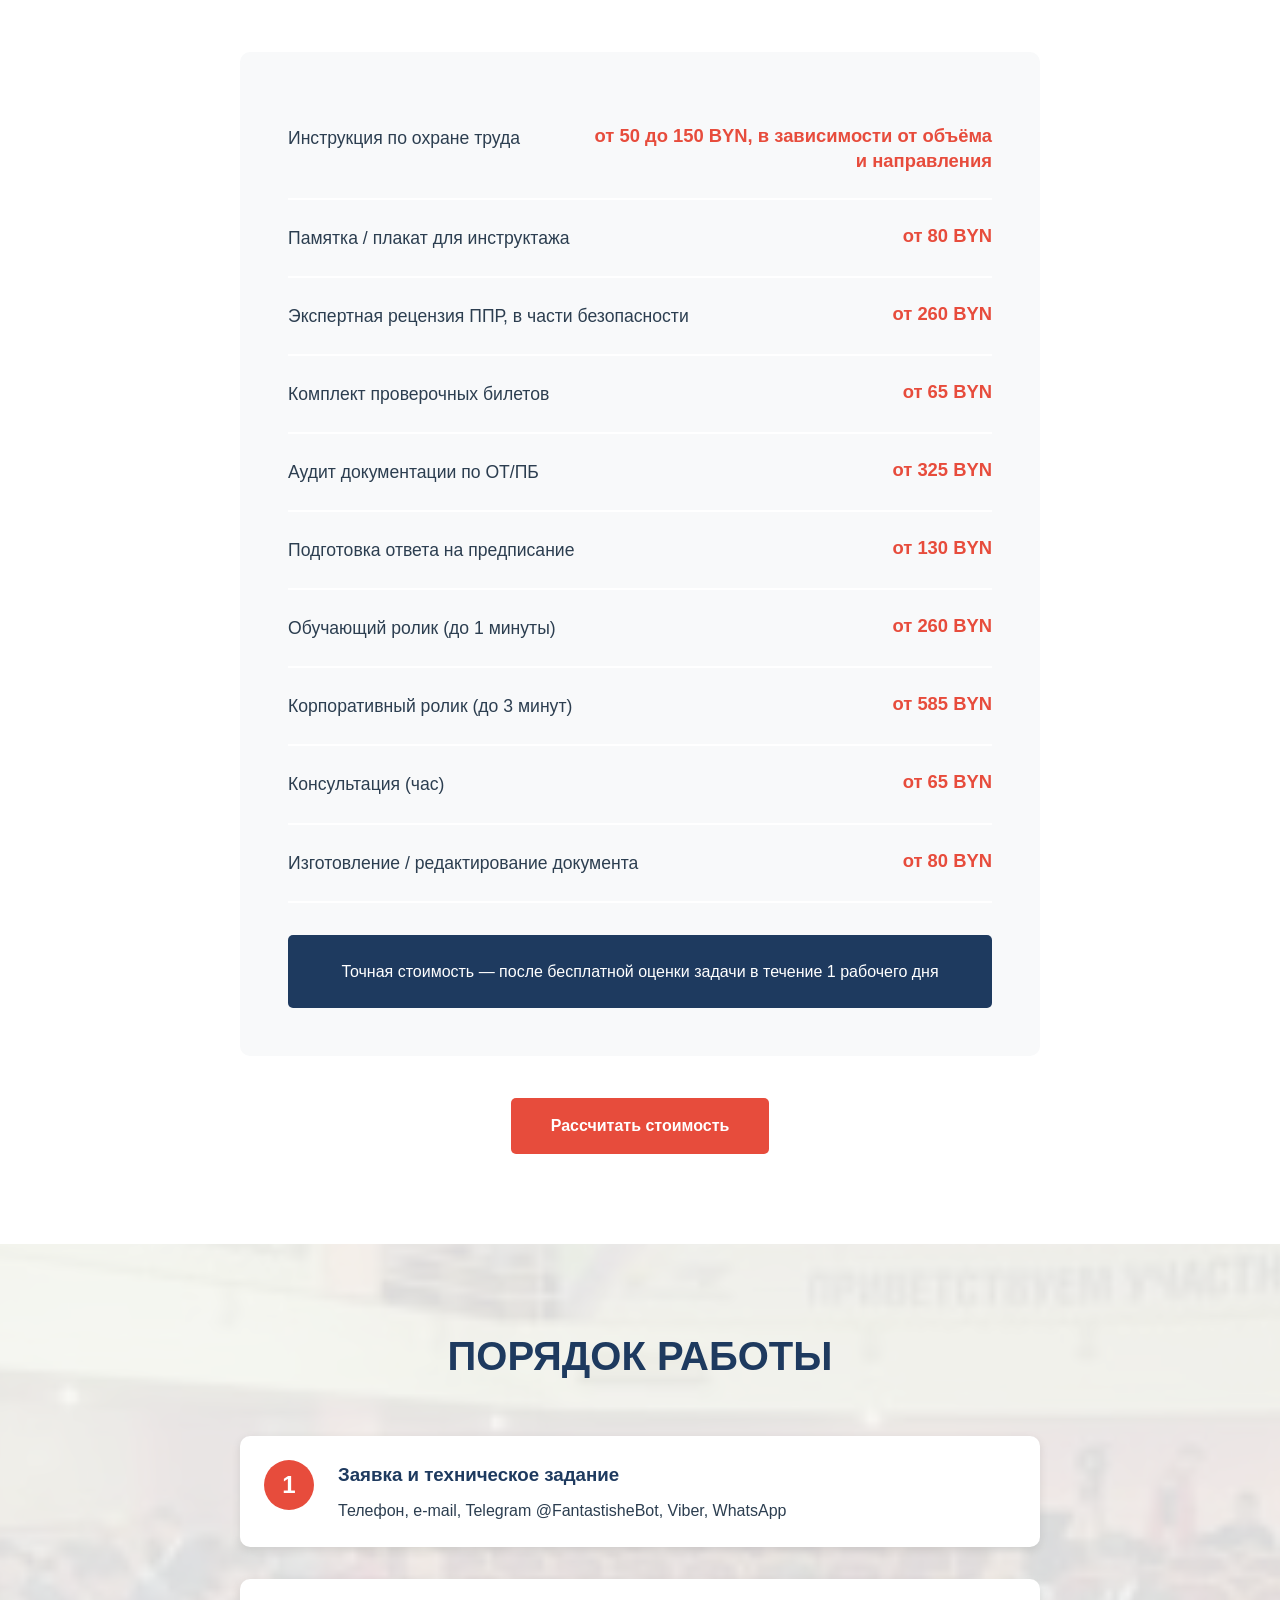
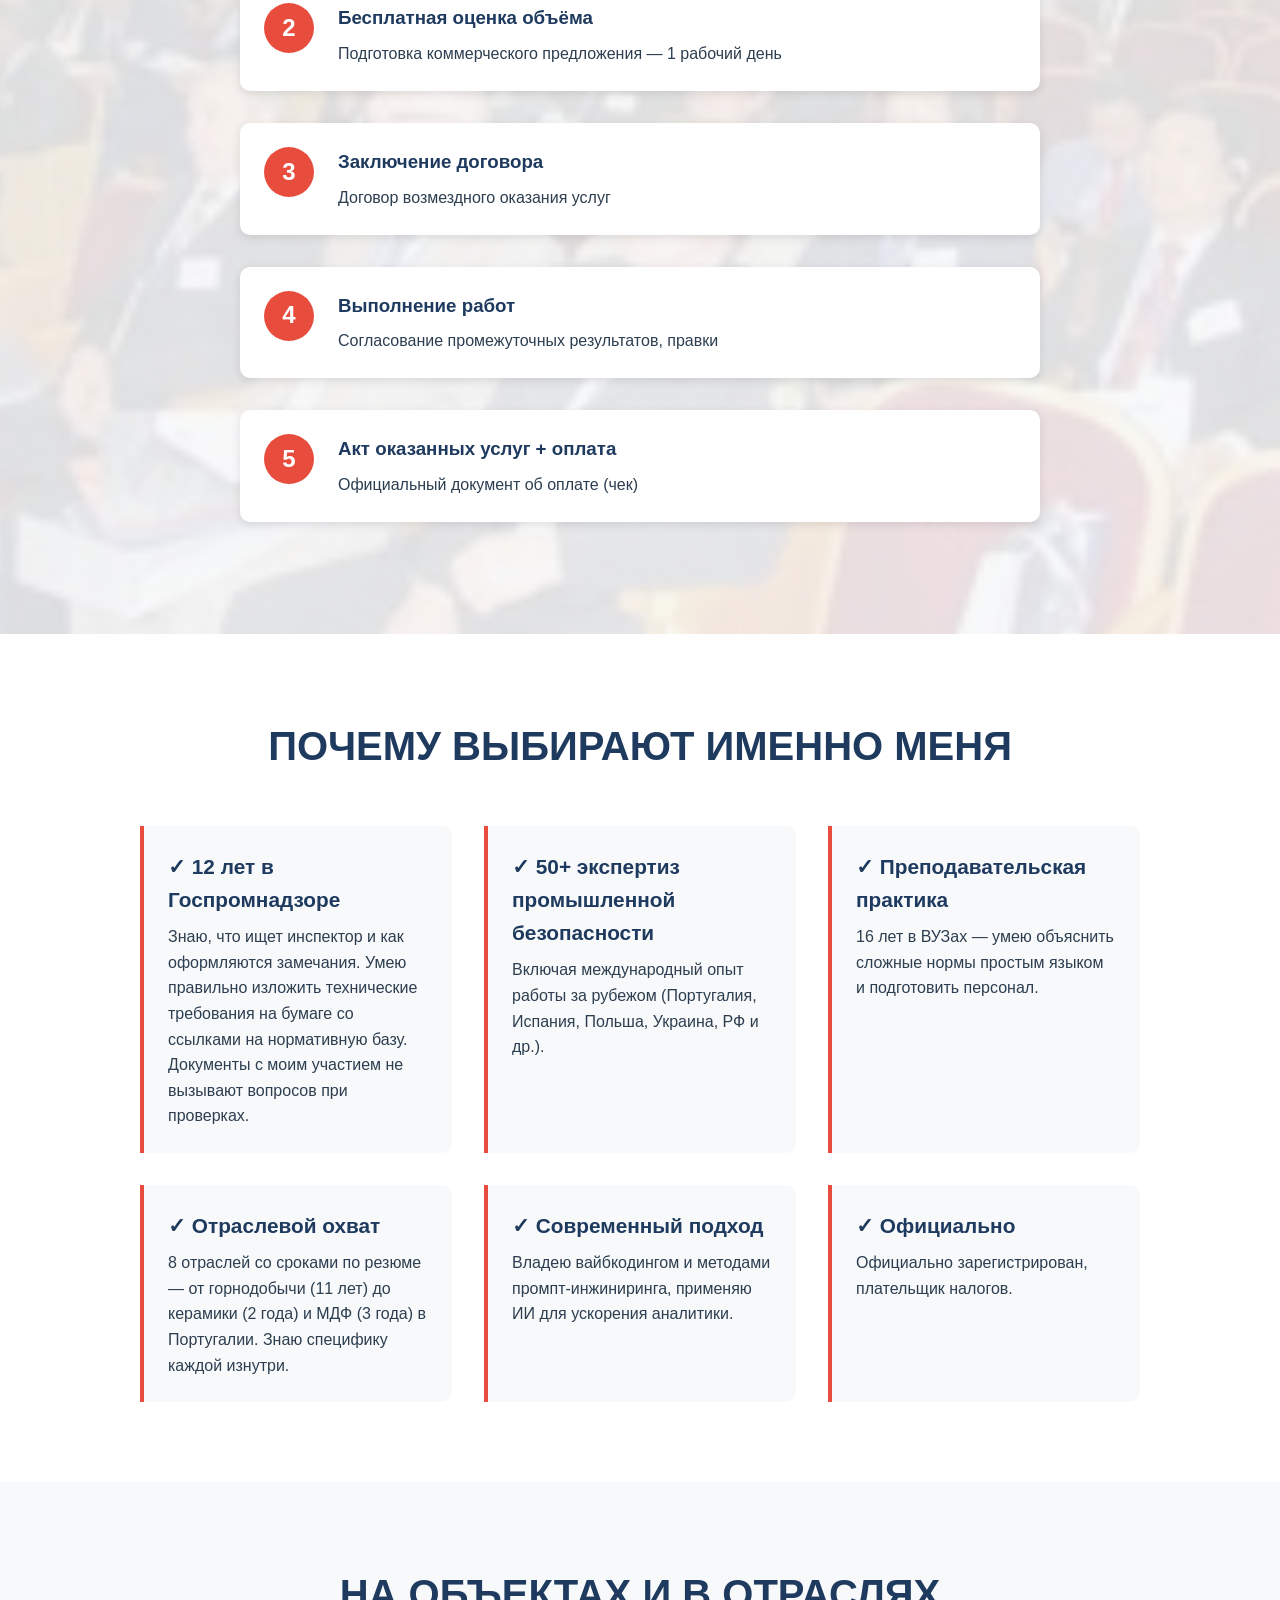
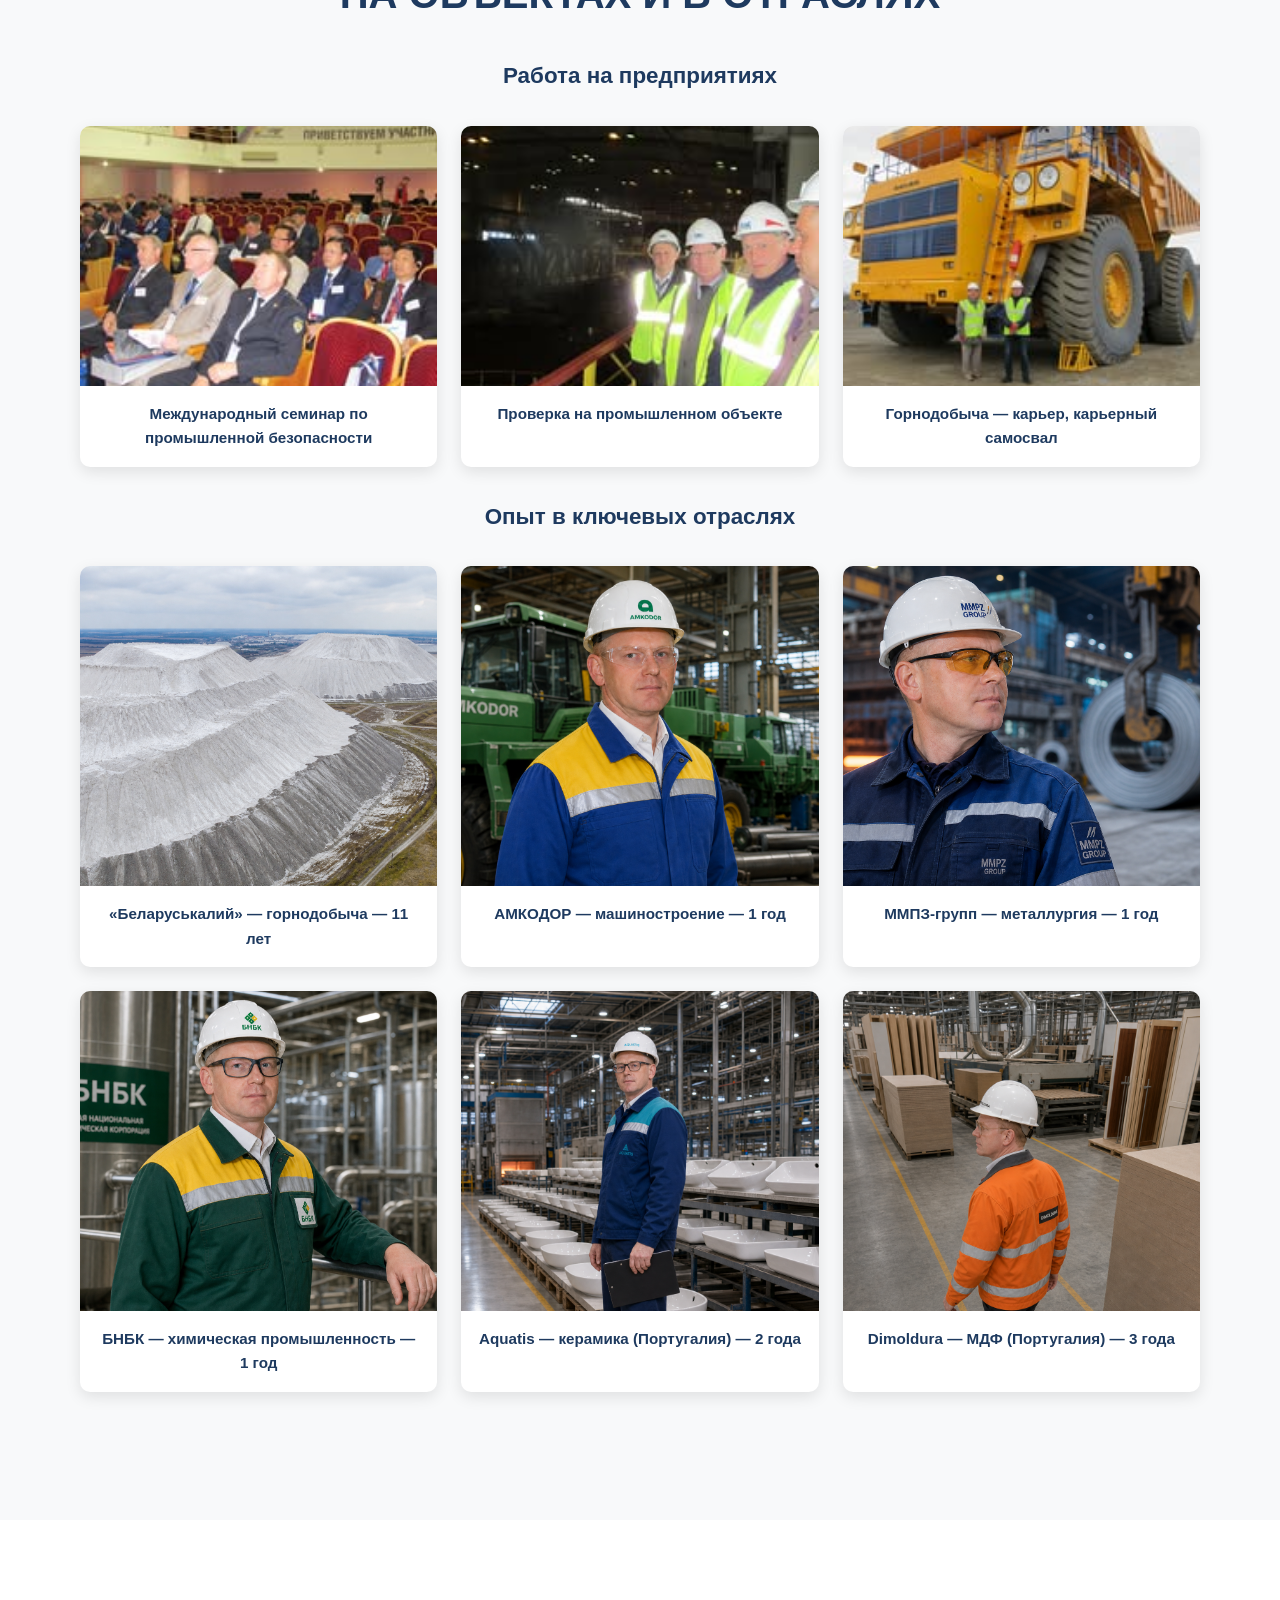
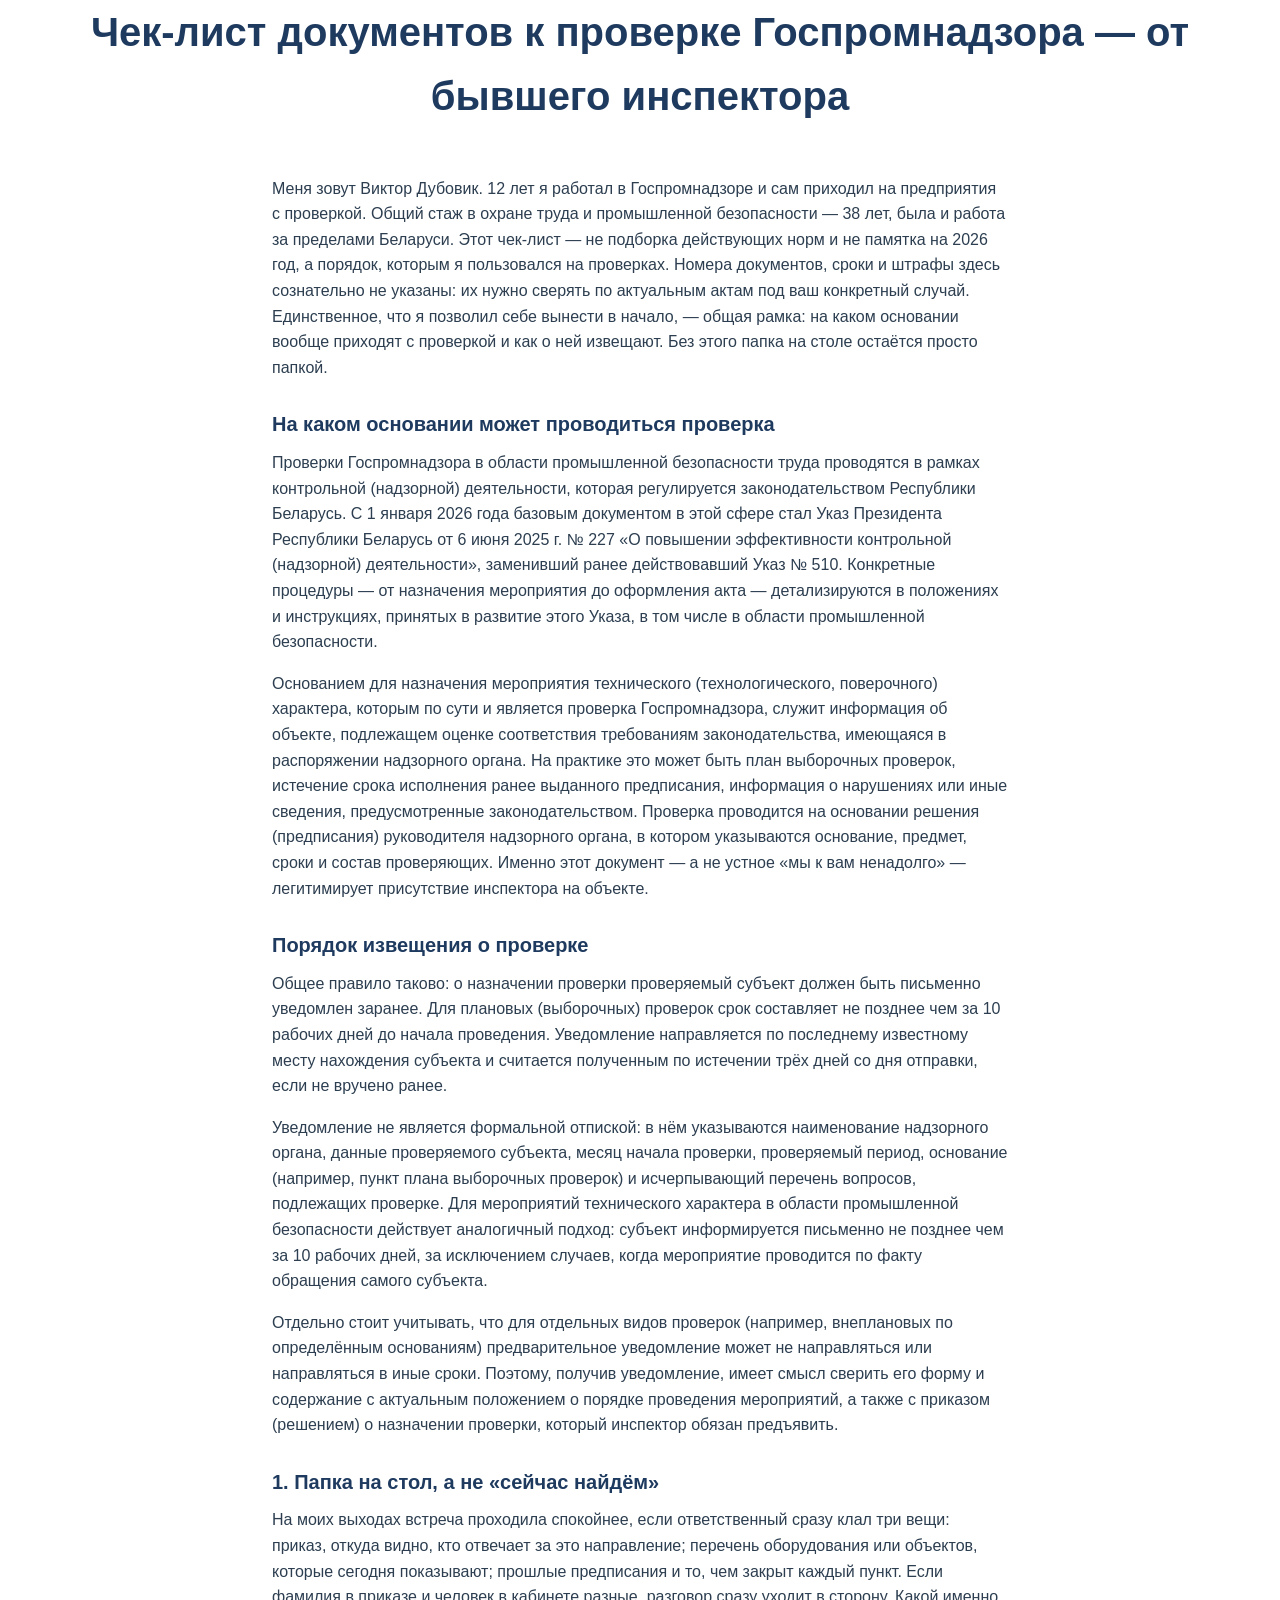
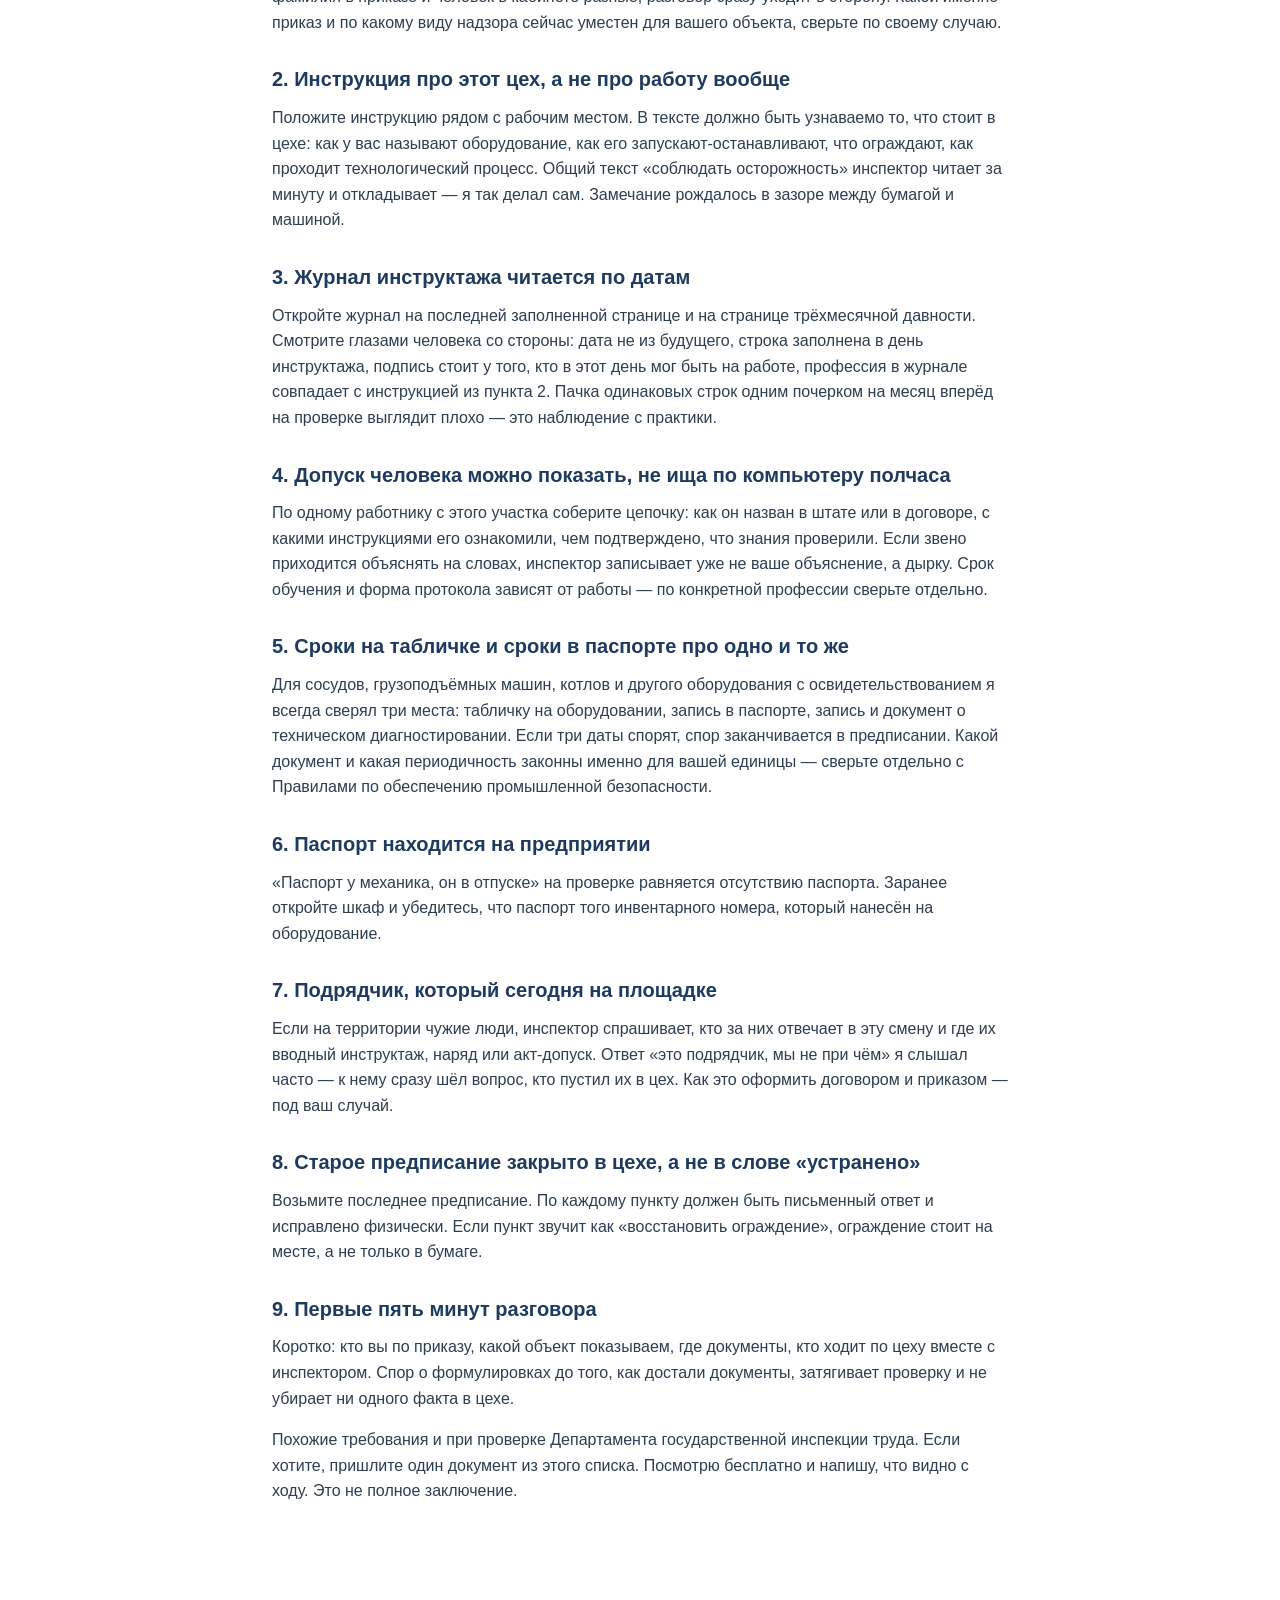
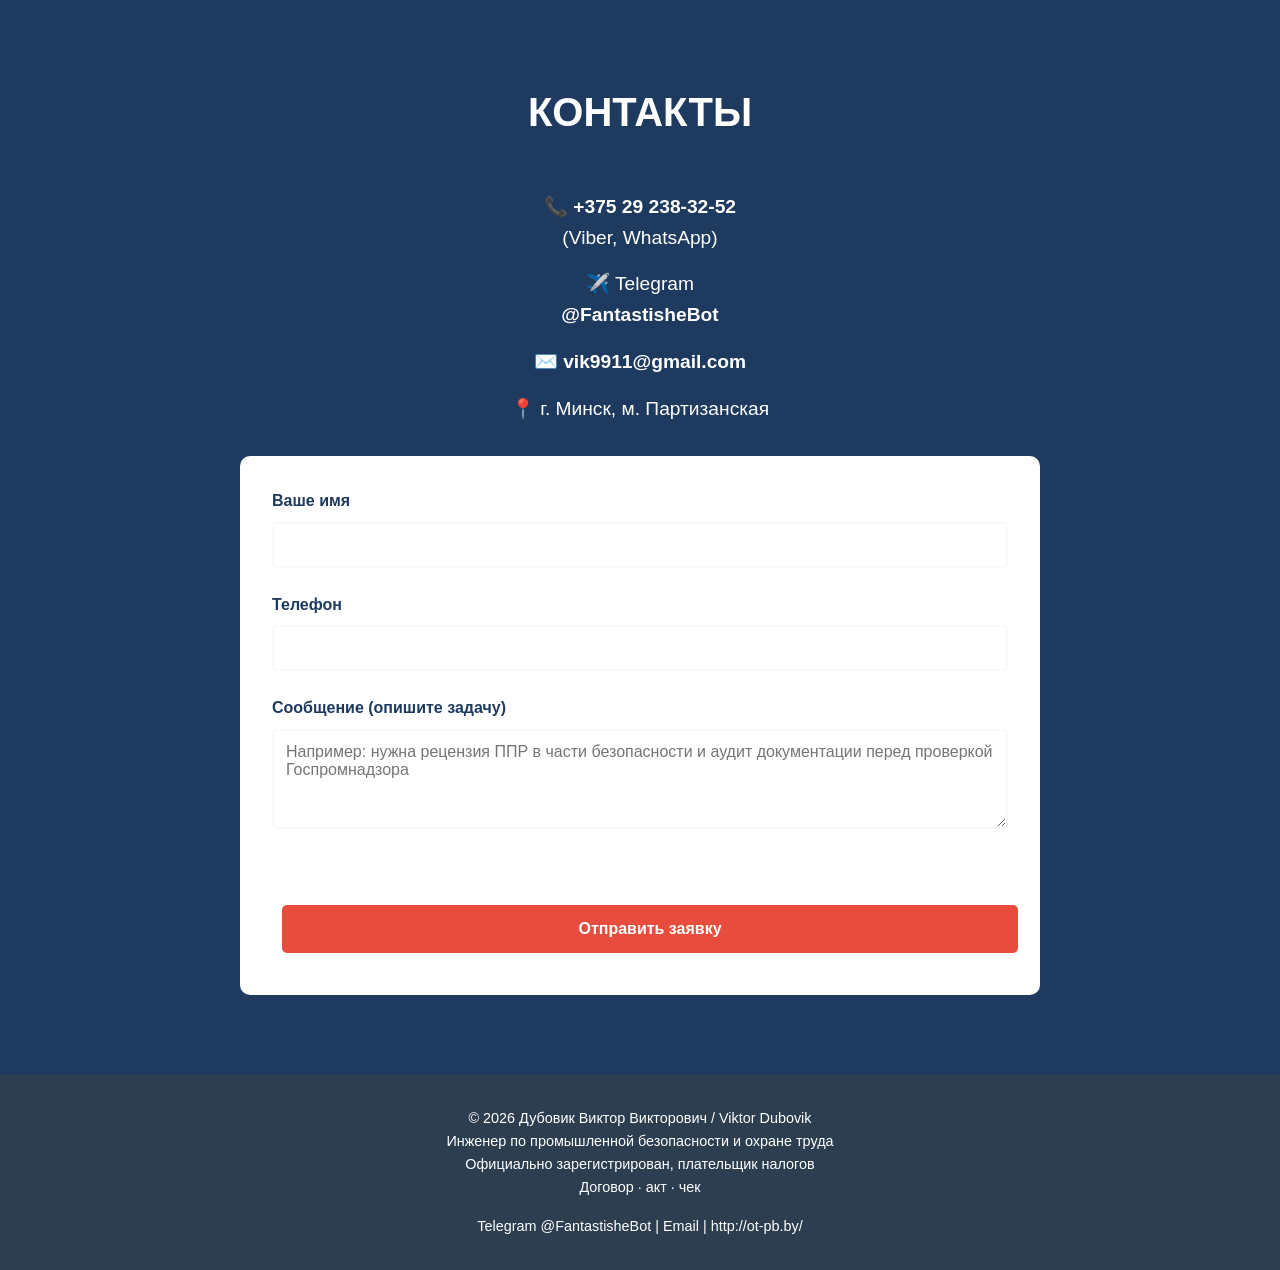
==== commit 013ab485: "Сайт: блок чек-листа заменён текстом checklist-article.md." ====
--- a/index.html
+++ b/index.html
@@ -324,39 +324,33 @@
     <section class="checklist" id="checklist">
         <h2>Чек-лист документов к проверке Госпромнадзора — от бывшего инспектора</h2>
         <div class="checklist-body">
-            <p class="checklist-lead">Помощь при проверке Госпромнадзора: практический чек-лист документов от инженера, который 12 лет сам был инспектором. Один документ можно прислать на бесплатный просмотр.</p>
-            <p class="checklist-note">Это порядок, которым я сам пользовался на проверках, а не подборка действующих норм. Номера документов, сроки и штрафы здесь сознательно не указаны. Каждый пункт со словом «проверить у Виктора» перед публикацией нужно сверить с актуальным текстом на pravo.by или снять. Сайты pravo.by и mchs.gov.by открываются, текст норм я в эту статью не переносил.</p>
-            <p>Меня зовут Виктор Дубовик. 12 лет я работал в Госпромнадзоре и сам приходил на предприятия с проверкой. Общий стаж в охране труда и промышленной безопасности — 38 лет, была и работа за пределами Беларуси.</p>
-            <p>Когда назначали проверку, судьбу папки часто решали первые минуты. Инспектор смотрит, можете ли вы сразу показать бумаги на тот объект, который перед ним, и сходятся ли бумага и цех. Ниже чек-лист, с которого я начинал бы подготовку сам. Это не список изменений законодательства и не памятка на 2026 год.</p>
-            <p>Охрана труда и промышленная безопасность в жизни предприятия часто лежат в одной папке. Кто именно приходит по каждому вопросу, зависит от предмета проверки. Границу по текущим актам прошу сверить отдельно: проверить у Виктора.</p>
-            <h3>1. Папка на стол, а не «сейчас найдём».</h3>
-            <p>На моих выходах спокойнее проходила встреча, если ответственный сразу клал три вещи: приказ, откуда видно, кто отвечает за это направление; перечень оборудования или объектов, которые сегодня показывают; прошлые предписания и то, чем закрыт каждый пункт.</p>
-            <p>Если фамилия в приказе и человек в кабинете разные, разговор сразу уходит в сторону. Проверить у Виктора, какой именно приказ и по какому виду надзора сейчас уместен для вашего объекта. Номер акта я здесь не ставлю.</p>
-            <h3>2. Инструкция про этот цех, а не про работу вообще.</h3>
-            <p>Положите инструкцию рядом с рабочим местом. В тексте должно быть узнаваемо то, что стоит в цехе: как у вас называют оборудование, как его останавливают, что ограждают, куда девают заготовку.</p>
-            <p>Общий текст «соблюдать осторожность» инспектор читает за минуту и откладывает. Я так делал сам. Замечание рождалось в зазоре между бумагой и машиной.</p>
-            <h3>3. Журнал инструктажа читается по датам.</h3>
-            <p>Откройте журнал на последней заполненной странице и на странице трёхмесячной давности. Смотрите глазами человека со стороны: дата не из будущего, строка заполнена в день инструктажа, подпись стоит у того, кто в этот день мог быть на работе, профессия в журнале совпадает с инструкцией из пункта 2.</p>
-            <p>Пачка одинаковых строк одним почерком на месяц вперёд на проверке выглядит плохо. Это наблюдение с практики, не статья кодекса. Проверить у Виктора, какой журнал и какой состав граф вы ведёте сейчас.</p>
-            <h3>4. Допуск человека можно показать, не ища по компьютеру полчаса.</h3>
-            <p>По одному работнику с этого участка соберите цепочку: как он назван в штате или в договоре, какую инструкцию ему показывали, чем подтверждено, что знания проверили. Если звено приходится объяснять на словах, инспектор записывает уже не ваше объяснение, а дырку.</p>
-            <p>Срок обучения и форма протокола зависят от работы. Проверить у Виктора по конкретной профессии. В статье срок не указываю.</p>
-            <h3>5. Сроки на табличке и сроки в журнале про одно и то же.</h3>
-            <p>Для сосудов, грузоподъёмных машин, котлов и другого оборудования с освидетельствованием я всегда сверял три места: табличку или клеймо на оборудовании, запись в журнале, бумагу, которую называют экспертизой или испытанием. Если три даты спорят, спор заканчивается в предписании.</p>
-            <p>Какой документ и какая периодичность законны именно для вашей единицы — проверить у Виктора. Здесь нет ни одного номера и ни одной цифры срока специально.</p>
-            <h3>6. Паспорт находится на предприятии.</h3>
+            <p>Меня зовут Виктор Дубовик. 12 лет я работал в Госпромнадзоре и сам приходил на предприятия с проверкой. Общий стаж в охране труда и промышленной безопасности — 38 лет, была и работа за пределами Беларуси. Этот чек-лист — не подборка действующих норм и не памятка на 2026 год, а порядок, которым я пользовался на проверках. Номера документов, сроки и штрафы здесь сознательно не указаны: их нужно сверять по актуальным актам под ваш конкретный случай. Единственное, что я позволил себе вынести в начало, — общая рамка: на каком основании вообще приходят с проверкой и как о ней извещают. Без этого папка на столе остаётся просто папкой.</p>
+            <h3>На каком основании может проводиться проверка</h3>
+            <p>Проверки Госпромнадзора в области промышленной безопасности труда проводятся в рамках контрольной (надзорной) деятельности, которая регулируется законодательством Республики Беларусь. С 1 января 2026 года базовым документом в этой сфере стал Указ Президента Республики Беларусь от 6 июня 2025 г. № 227 «О повышении эффективности контрольной (надзорной) деятельности», заменивший ранее действовавший Указ № 510. Конкретные процедуры — от назначения мероприятия до оформления акта — детализируются в положениях и инструкциях, принятых в развитие этого Указа, в том числе в области промышленной безопасности.</p>
+            <p>Основанием для назначения мероприятия технического (технологического, поверочного) характера, которым по сути и является проверка Госпромнадзора, служит информация об объекте, подлежащем оценке соответствия требованиям законодательства, имеющаяся в распоряжении надзорного органа. На практике это может быть план выборочных проверок, истечение срока исполнения ранее выданного предписания, информация о нарушениях или иные сведения, предусмотренные законодательством. Проверка проводится на основании решения (предписания) руководителя надзорного органа, в котором указываются основание, предмет, сроки и состав проверяющих. Именно этот документ — а не устное «мы к вам ненадолго» — легитимирует присутствие инспектора на объекте.</p>
+            <h3>Порядок извещения о проверке</h3>
+            <p>Общее правило таково: о назначении проверки проверяемый субъект должен быть письменно уведомлен заранее. Для плановых (выборочных) проверок срок составляет не позднее чем за 10 рабочих дней до начала проведения. Уведомление направляется по последнему известному месту нахождения субъекта и считается полученным по истечении трёх дней со дня отправки, если не вручено ранее.</p>
+            <p>Уведомление не является формальной отпиской: в нём указываются наименование надзорного органа, данные проверяемого субъекта, месяц начала проверки, проверяемый период, основание (например, пункт плана выборочных проверок) и исчерпывающий перечень вопросов, подлежащих проверке. Для мероприятий технического характера в области промышленной безопасности действует аналогичный подход: субъект информируется письменно не позднее чем за 10 рабочих дней, за исключением случаев, когда мероприятие проводится по факту обращения самого субъекта.</p>
+            <p>Отдельно стоит учитывать, что для отдельных видов проверок (например, внеплановых по определённым основаниям) предварительное уведомление может не направляться или направляться в иные сроки. Поэтому, получив уведомление, имеет смысл сверить его форму и содержание с актуальным положением о порядке проведения мероприятий, а также с приказом (решением) о назначении проверки, который инспектор обязан предъявить.</p>
+            <h3>1. Папка на стол, а не «сейчас найдём»</h3>
+            <p>На моих выходах встречa проходила спокойнее, если ответственный сразу клал три вещи: приказ, откуда видно, кто отвечает за это направление; перечень оборудования или объектов, которые сегодня показывают; прошлые предписания и то, чем закрыт каждый пункт. Если фамилия в приказе и человек в кабинете разные, разговор сразу уходит в сторону. Какой именно приказ и по какому виду надзора сейчас уместен для вашего объекта, сверьте по своему случаю.</p>
+            <h3>2. Инструкция про этот цех, а не про работу вообще</h3>
+            <p>Положите инструкцию рядом с рабочим местом. В тексте должно быть узнаваемо то, что стоит в цехе: как у вас называют оборудование, как его запускают-останавливают, что ограждают, как проходит технологический процесс. Общий текст «соблюдать осторожность» инспектор читает за минуту и откладывает — я так делал сам. Замечание рождалось в зазоре между бумагой и машиной.</p>
+            <h3>3. Журнал инструктажа читается по датам</h3>
+            <p>Откройте журнал на последней заполненной странице и на странице трёхмесячной давности. Смотрите глазами человека со стороны: дата не из будущего, строка заполнена в день инструктажа, подпись стоит у того, кто в этот день мог быть на работе, профессия в журнале совпадает с инструкцией из пункта 2. Пачка одинаковых строк одним почерком на месяц вперёд на проверке выглядит плохо — это наблюдение с практики.</p>
+            <h3>4. Допуск человека можно показать, не ища по компьютеру полчаса</h3>
+            <p>По одному работнику с этого участка соберите цепочку: как он назван в штате или в договоре, с какими инструкциями его ознакомили, чем подтверждено, что знания проверили. Если звено приходится объяснять на словах, инспектор записывает уже не ваше объяснение, а дырку. Срок обучения и форма протокола зависят от работы — по конкретной профессии сверьте отдельно.</p>
+            <h3>5. Сроки на табличке и сроки в паспорте про одно и то же</h3>
+            <p>Для сосудов, грузоподъёмных машин, котлов и другого оборудования с освидетельствованием я всегда сверял три места: табличку на оборудовании, запись в паспорте, запись и документ о техническом диагностировании. Если три даты спорят, спор заканчивается в предписании. Какой документ и какая периодичность законны именно для вашей единицы — сверьте отдельно с Правилами по обеспечению промышленной безопасности.</p>
+            <h3>6. Паспорт находится на предприятии</h3>
             <p>«Паспорт у механика, он в отпуске» на проверке равняется отсутствию паспорта. Заранее откройте шкаф и убедитесь, что паспорт того инвентарного номера, который нанесён на оборудование.</p>
-            <h3>7. Подрядчик, который сегодня на площадке.</h3>
-            <p>Если на территории чужие люди, инспектор спрашивает, кто за них отвечает в эту смену и где их инструктаж. Ответ «это подрядчик, мы не при чём» я слышал часто. К нему сразу шёл вопрос, кто пустил их в цех.</p>
-            <p>Как это оформить договором и приказом — проверить у Виктора под ваш случай.</p>
-            <h3>8. Старое предписание закрыто в цехе, а не в слове «устранено».</h3>
-            <p>Возьмите последнее предписание. По каждому пункту должна находиться бумага о закрытии и само место в цехе. Если пункт звучит как «восстановить ограждение», ограждение стоит на месте, а не только в акте.</p>
-            <p>Чужие названия предприятий и число снятых пунктов я не привожу: своих цифр под кейс пока нет. Пустой каркас для будущей истории — в разделе 1.</p>
-            <h3>9. Первые пять минут разговора.</h3>
-            <p>Коротко: кто вы по приказу, какой объект показываем, где папка, кто ходит по цеху вместе с инспектором. Спор о формулировках до того, как достали документы, затягивает проверку и не убирает ни одного факта в цехе.</p>
-            <p class="checklist-end">Если хотите, пришлите один документ из этого списка. Посмотрю бесплатно и напишу, что видно с ходу. Это не полное заключение.</p>
-            <p class="checklist-phrase">Первая фраза: «Экспресс-аудит. Во вложении один документ.»</p>
-            <p class="checklist-cta"><a href="https://t.me/FantastisheBot" class="btn" target="_blank" rel="noopener">Прислать документ в Telegram</a></p>
+            <h3>7. Подрядчик, который сегодня на площадке</h3>
+            <p>Если на территории чужие люди, инспектор спрашивает, кто за них отвечает в эту смену и где их вводный инструктаж, наряд или акт-допуск. Ответ «это подрядчик, мы не при чём» я слышал часто — к нему сразу шёл вопрос, кто пустил их в цех. Как это оформить договором и приказом — под ваш случай.</p>
+            <h3>8. Старое предписание закрыто в цехе, а не в слове «устранено»</h3>
+            <p>Возьмите последнее предписание. По каждому пункту должен быть письменный ответ и исправлено физически. Если пункт звучит как «восстановить ограждение», ограждение стоит на месте, а не только в бумаге.</p>
+            <h3>9. Первые пять минут разговора</h3>
+            <p>Коротко: кто вы по приказу, какой объект показываем, где документы, кто ходит по цеху вместе с инспектором. Спор о формулировках до того, как достали документы, затягивает проверку и не убирает ни одного факта в цехе.</p>
+            <p>Похожие требования и при проверке Департамента государственной инспекции труда. Если хотите, пришлите один документ из этого списка. Посмотрю бесплатно и напишу, что видно с ходу. Это не полное заключение.</p>
         </div>
     </section>
 
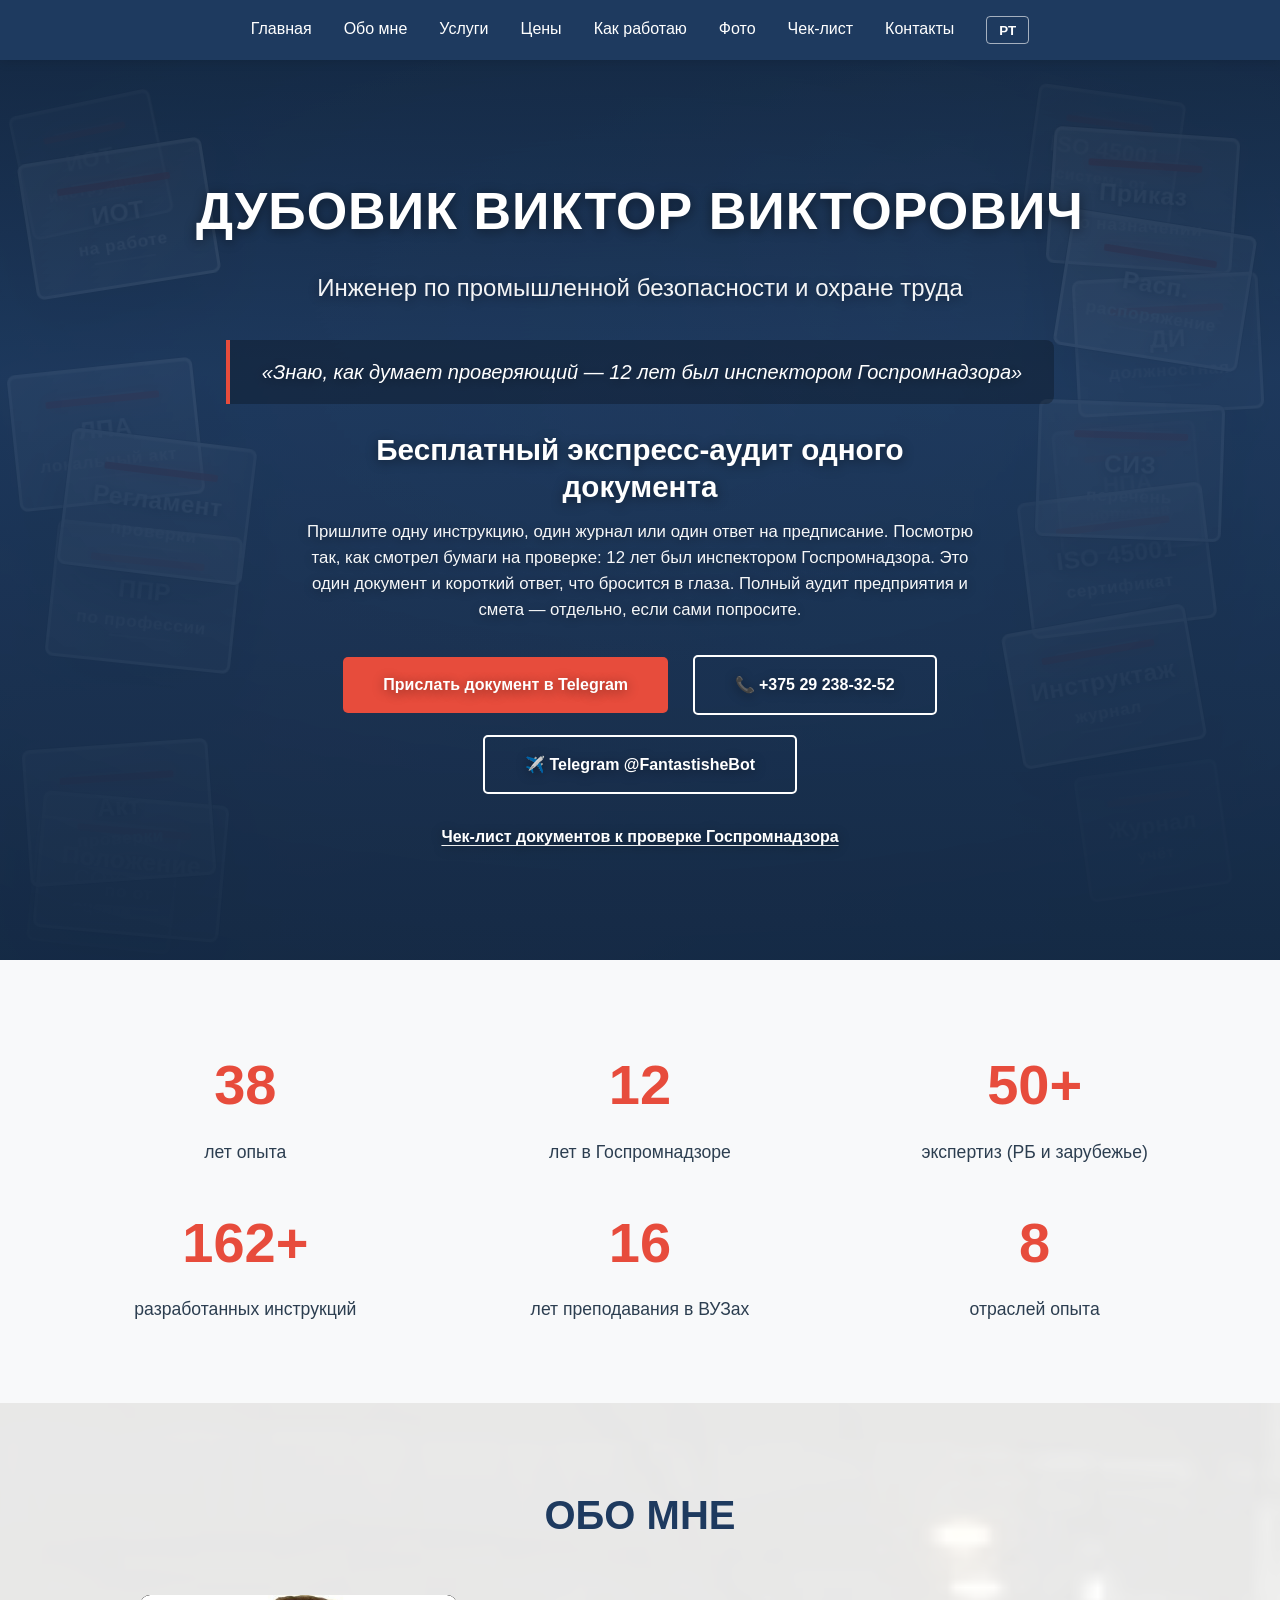
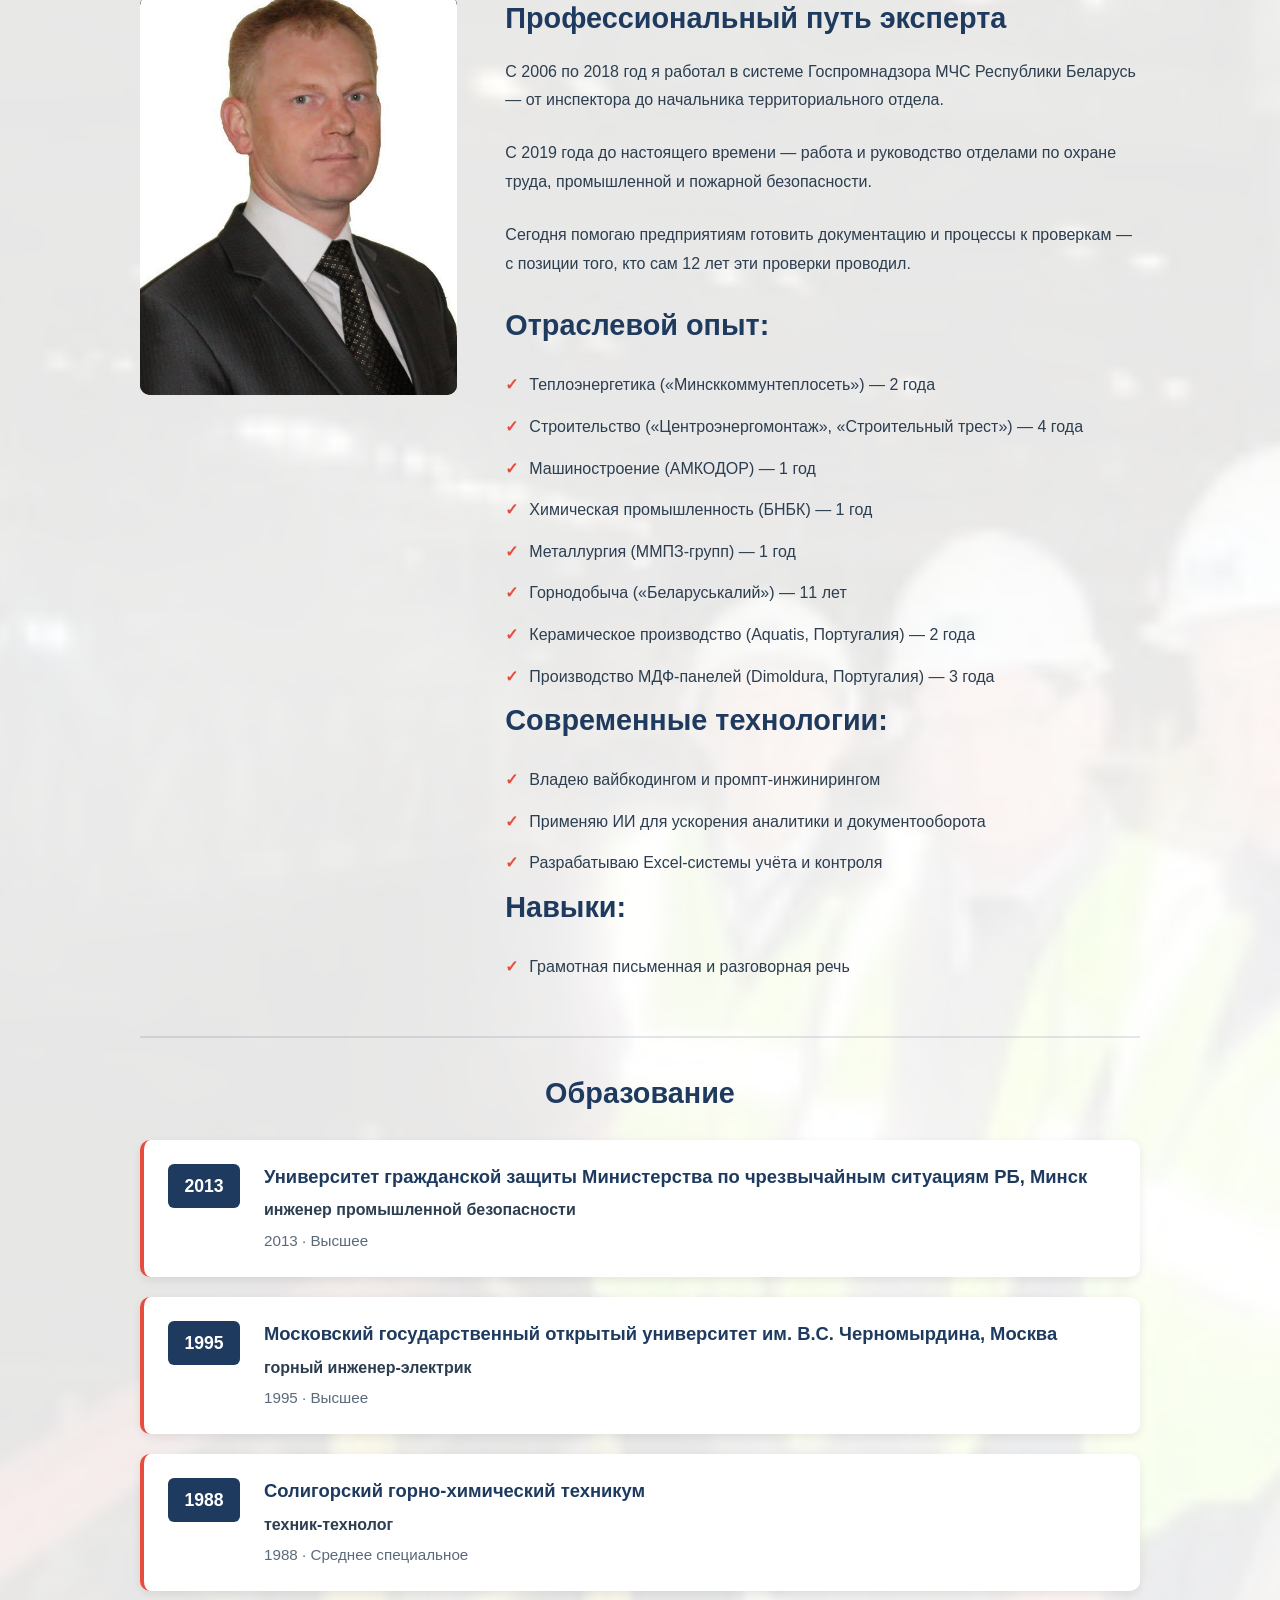
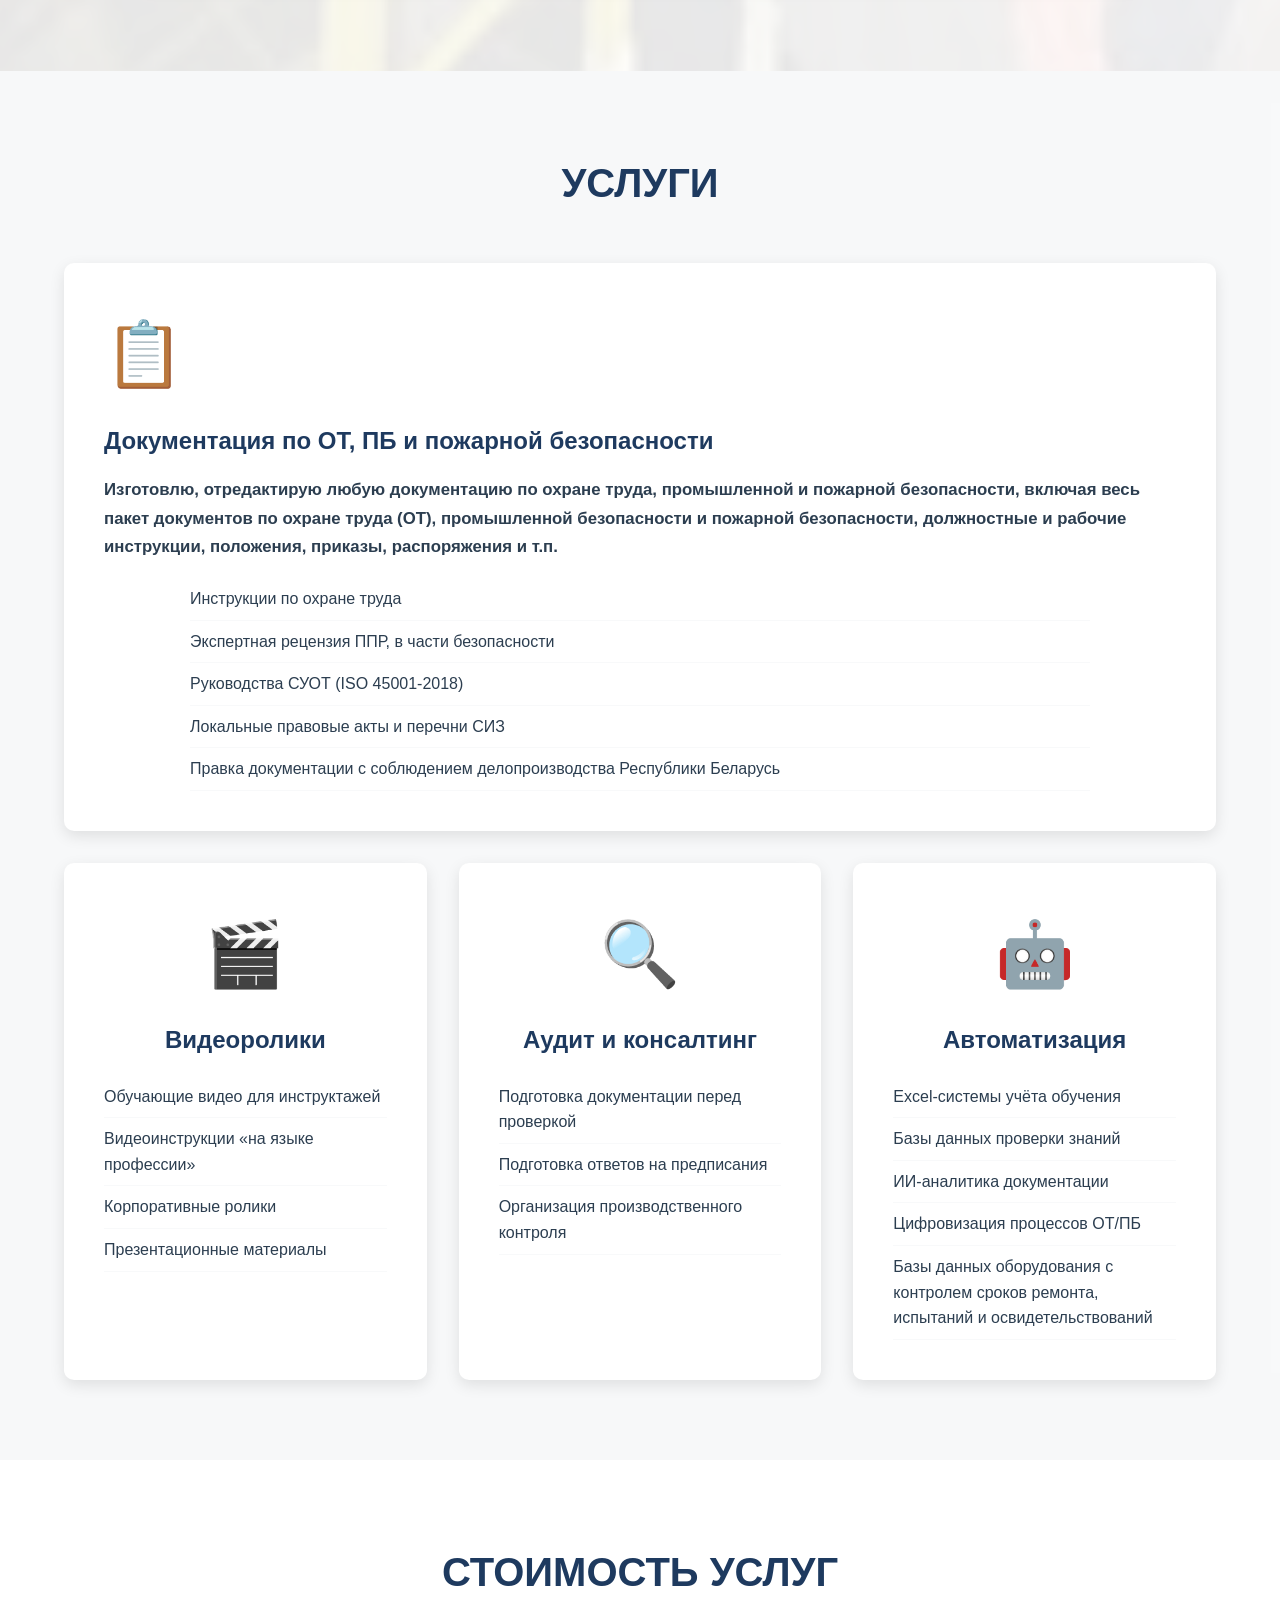
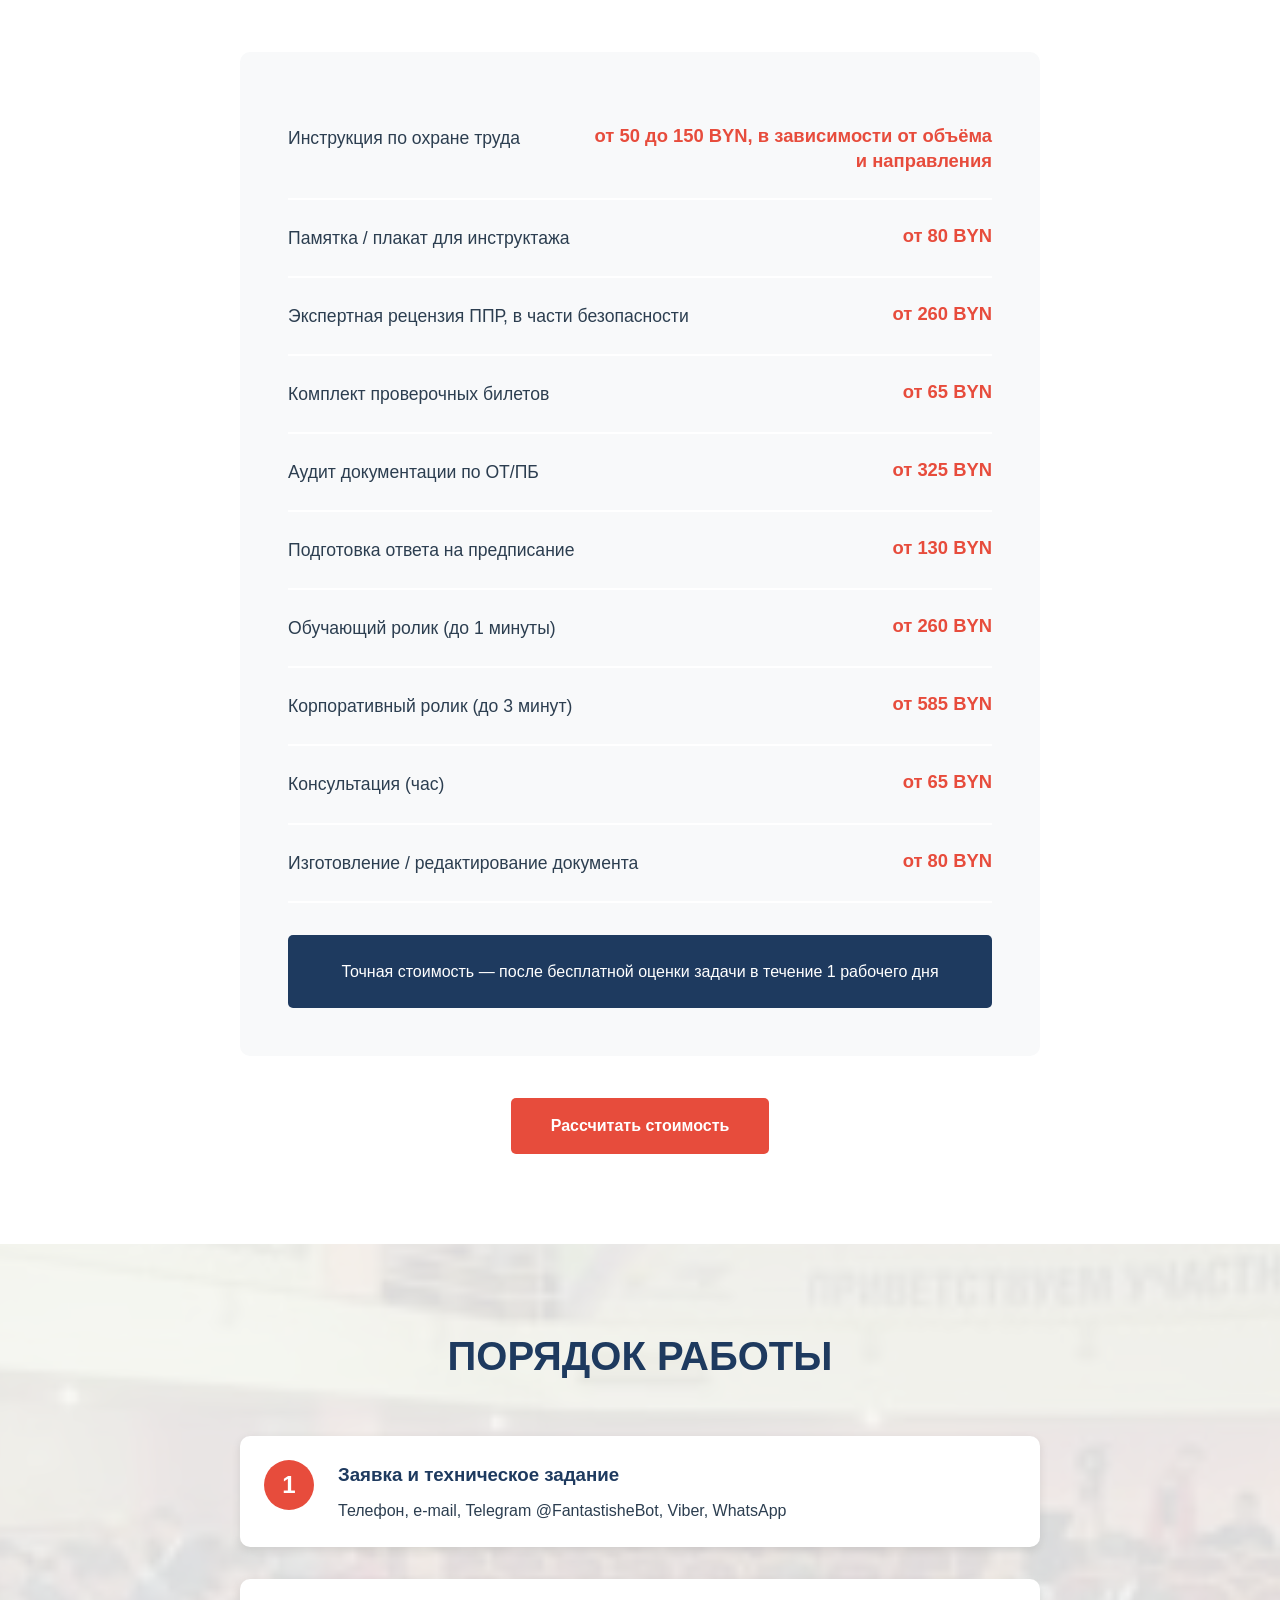
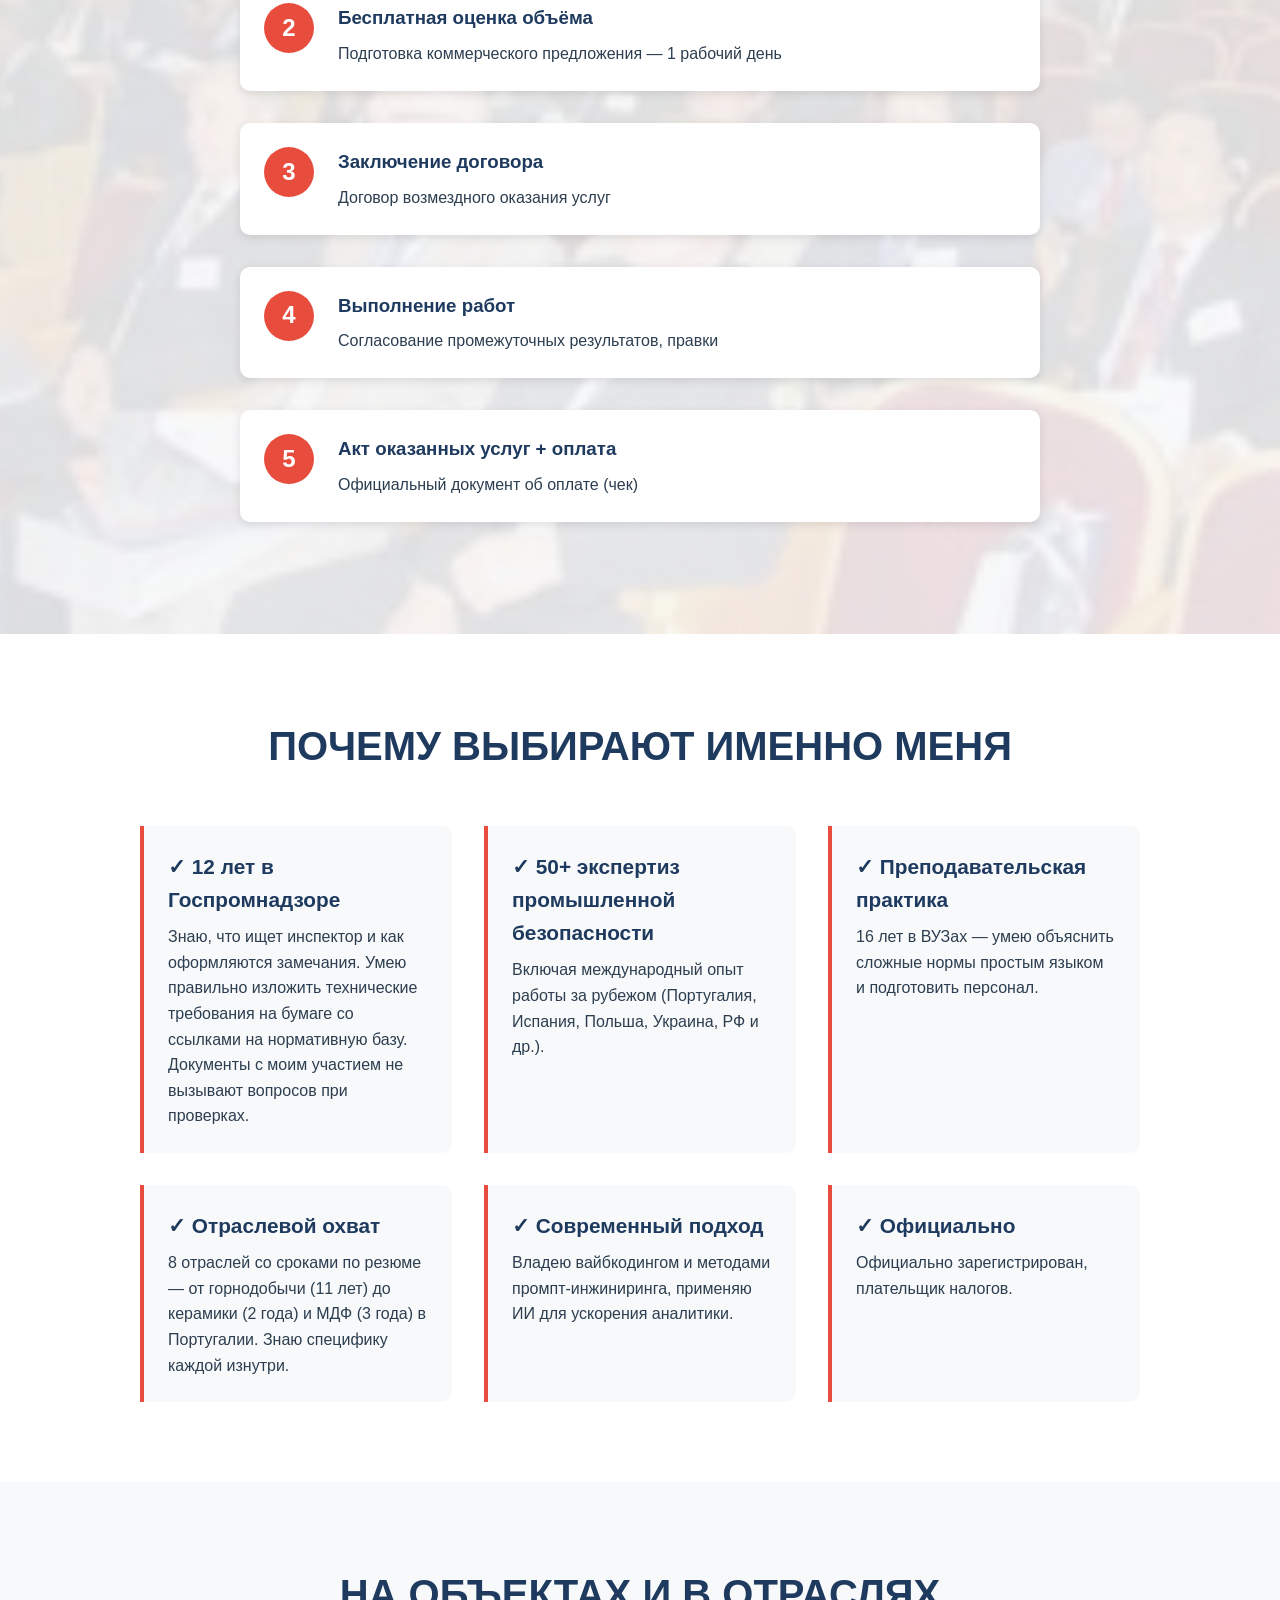
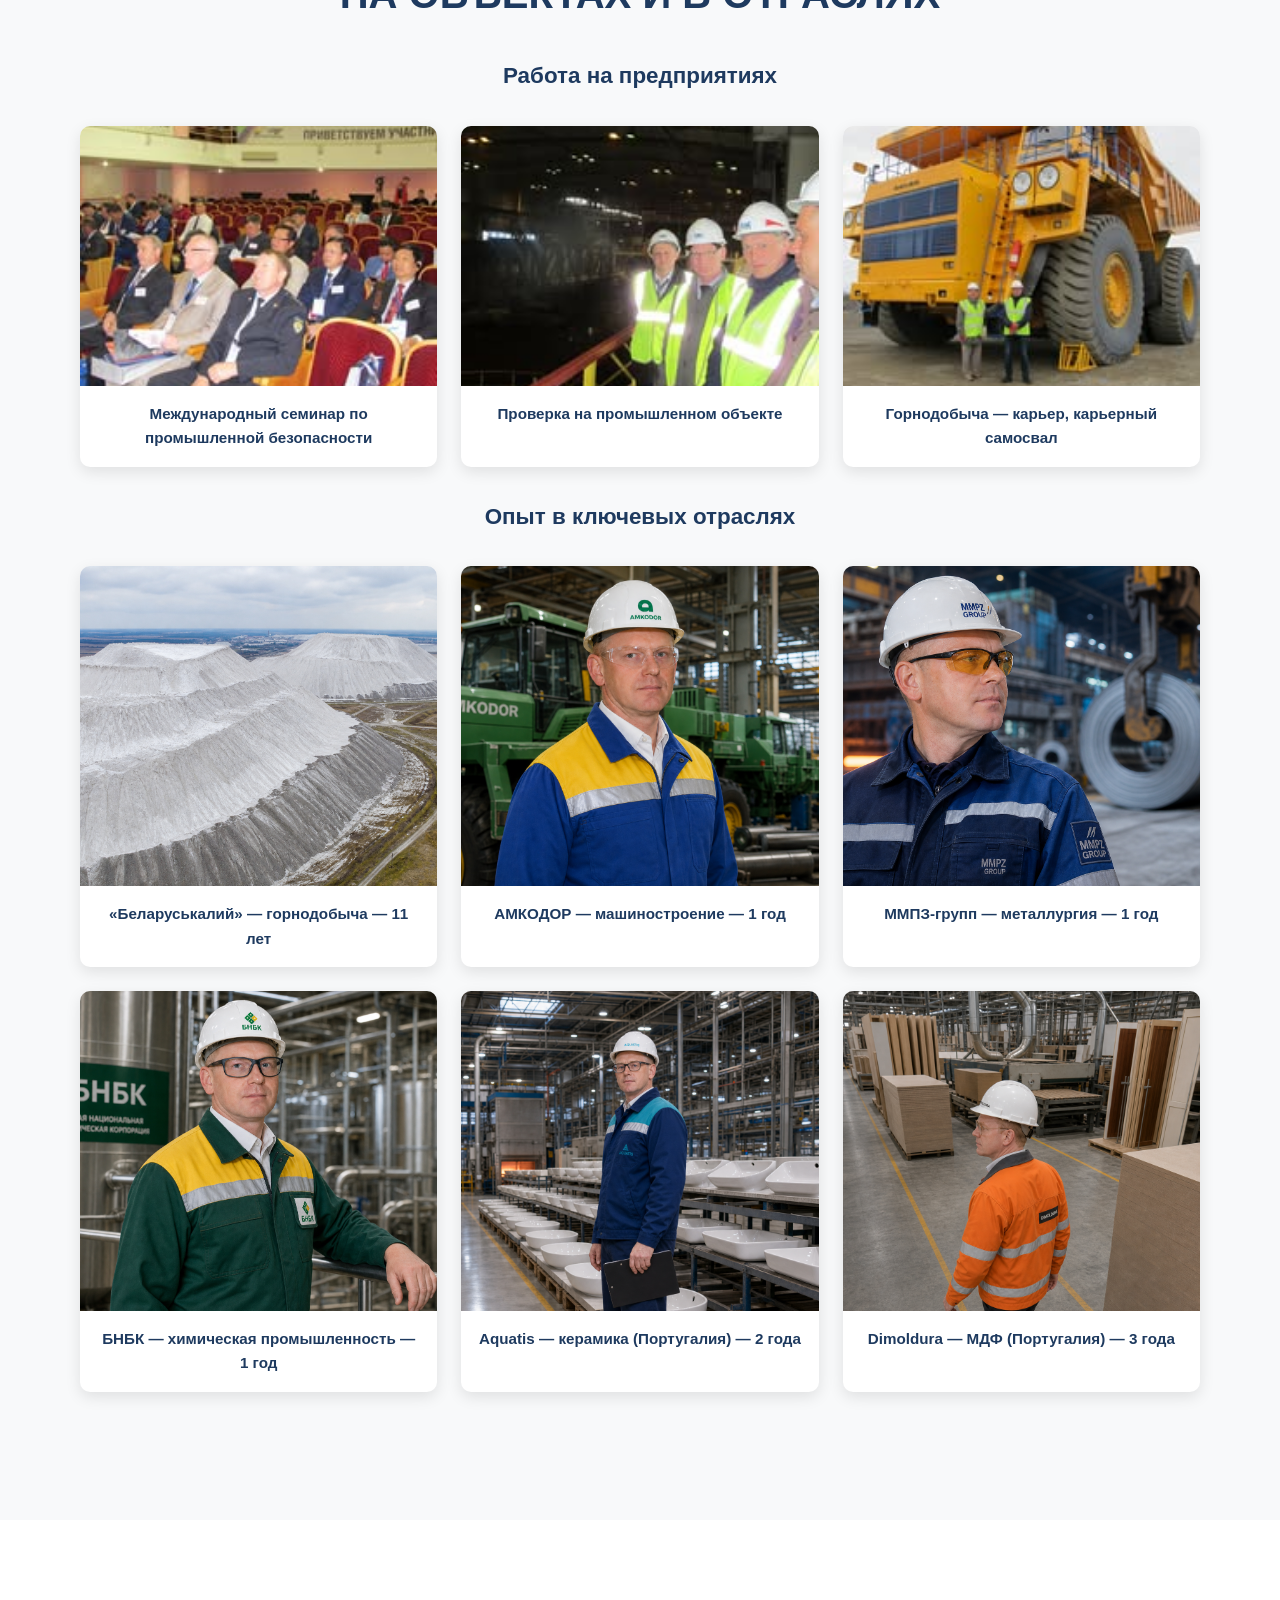
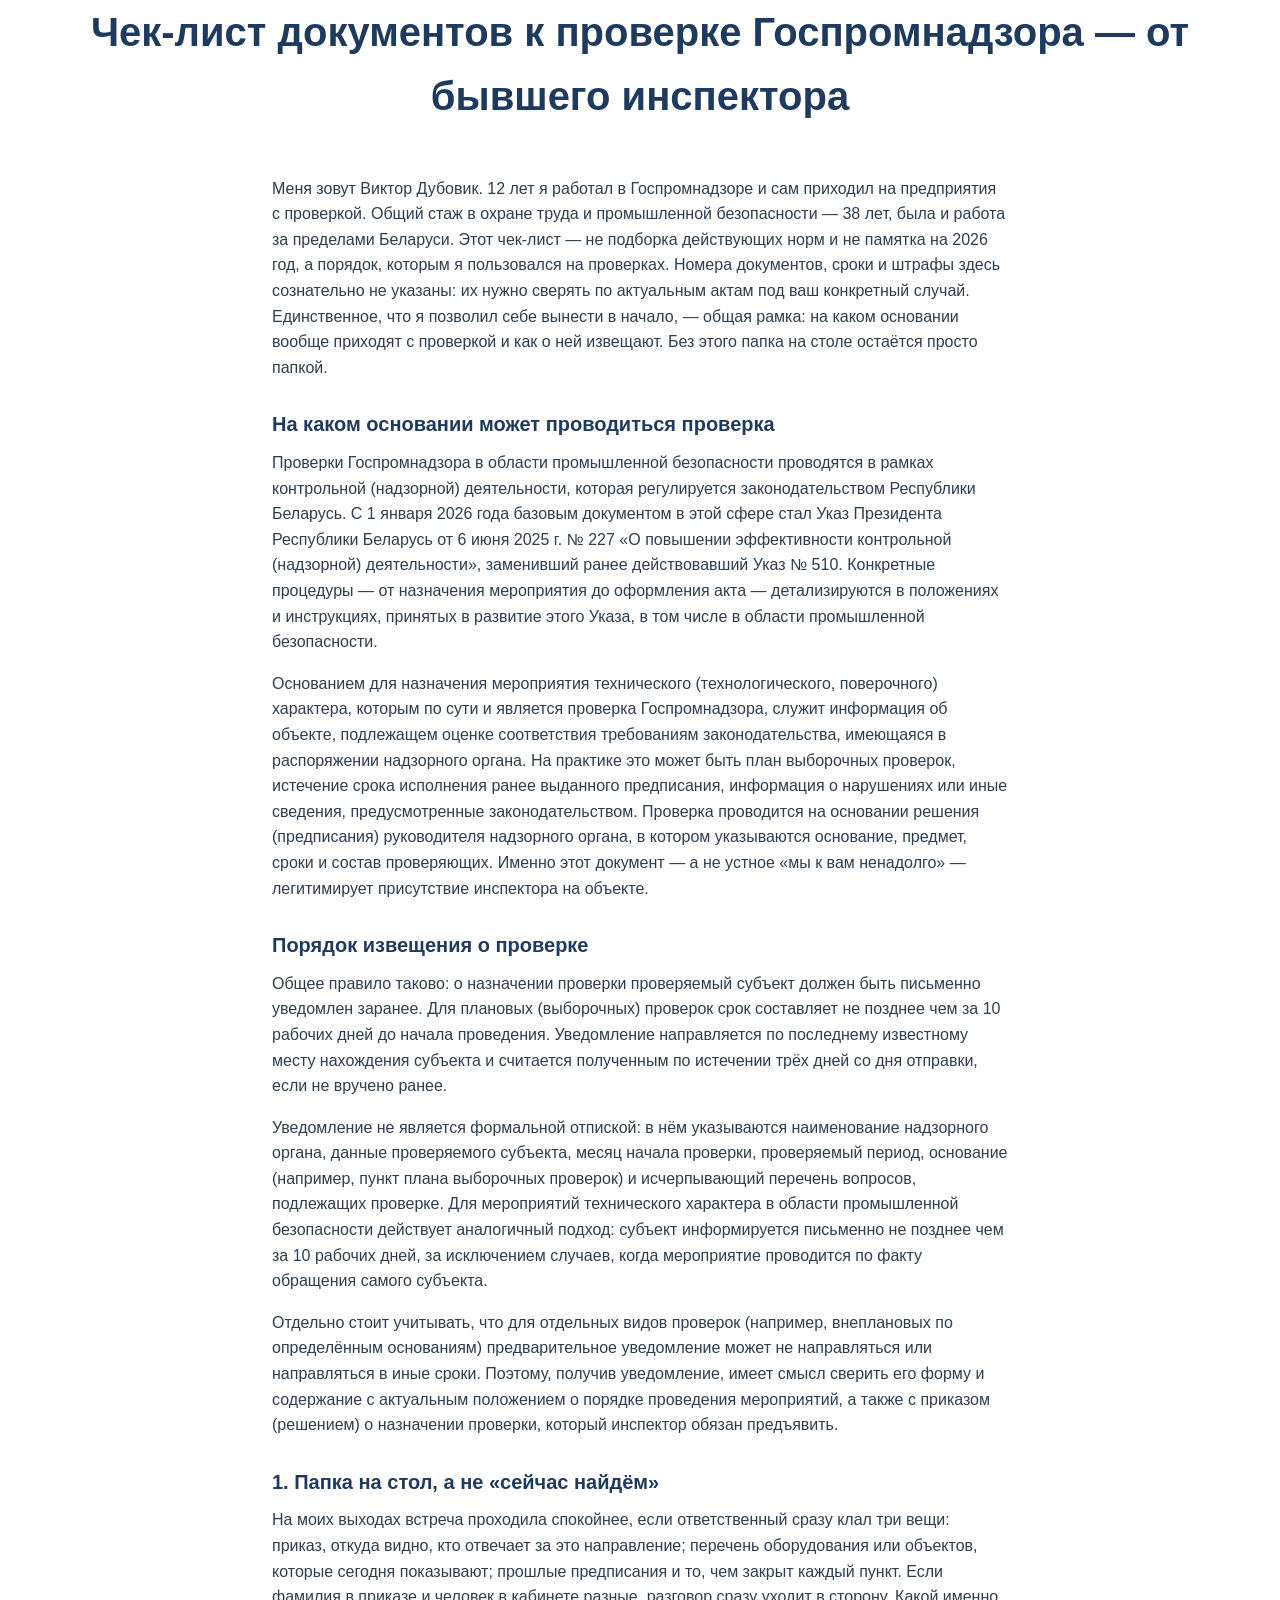
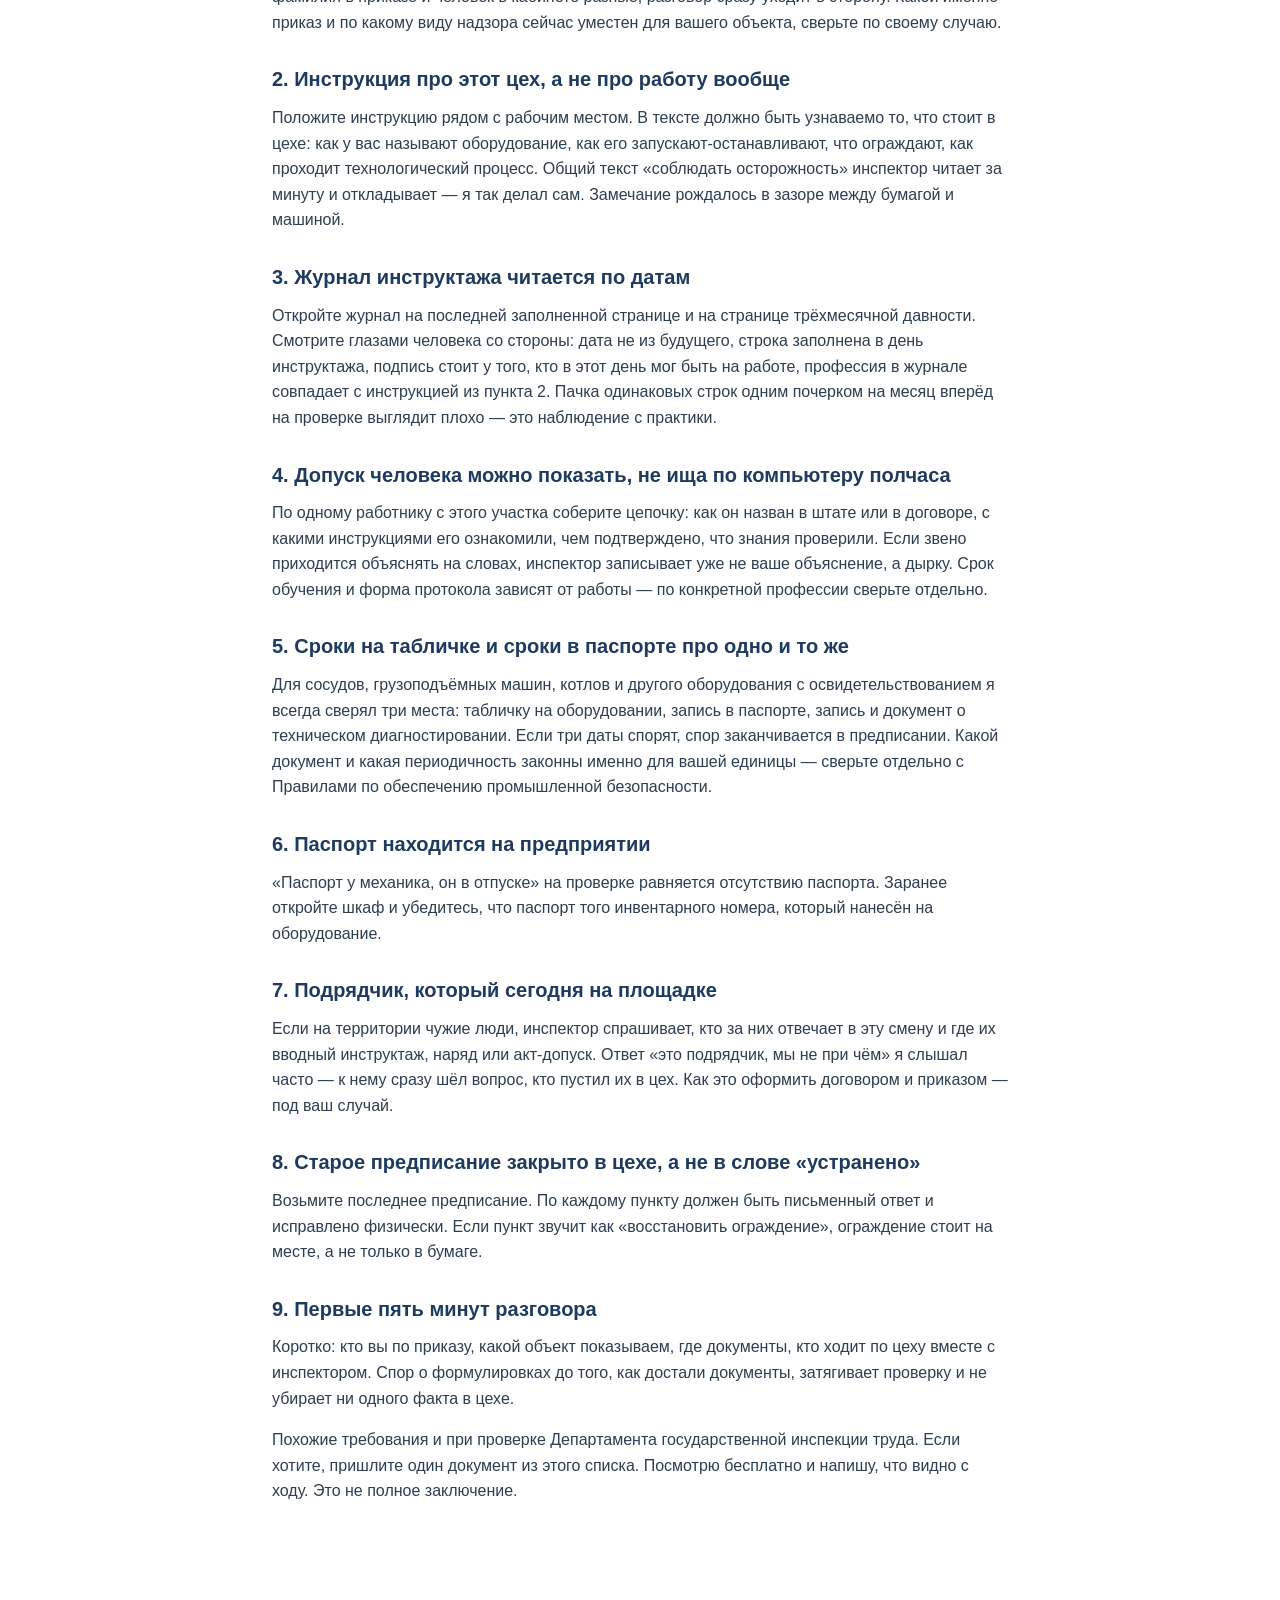
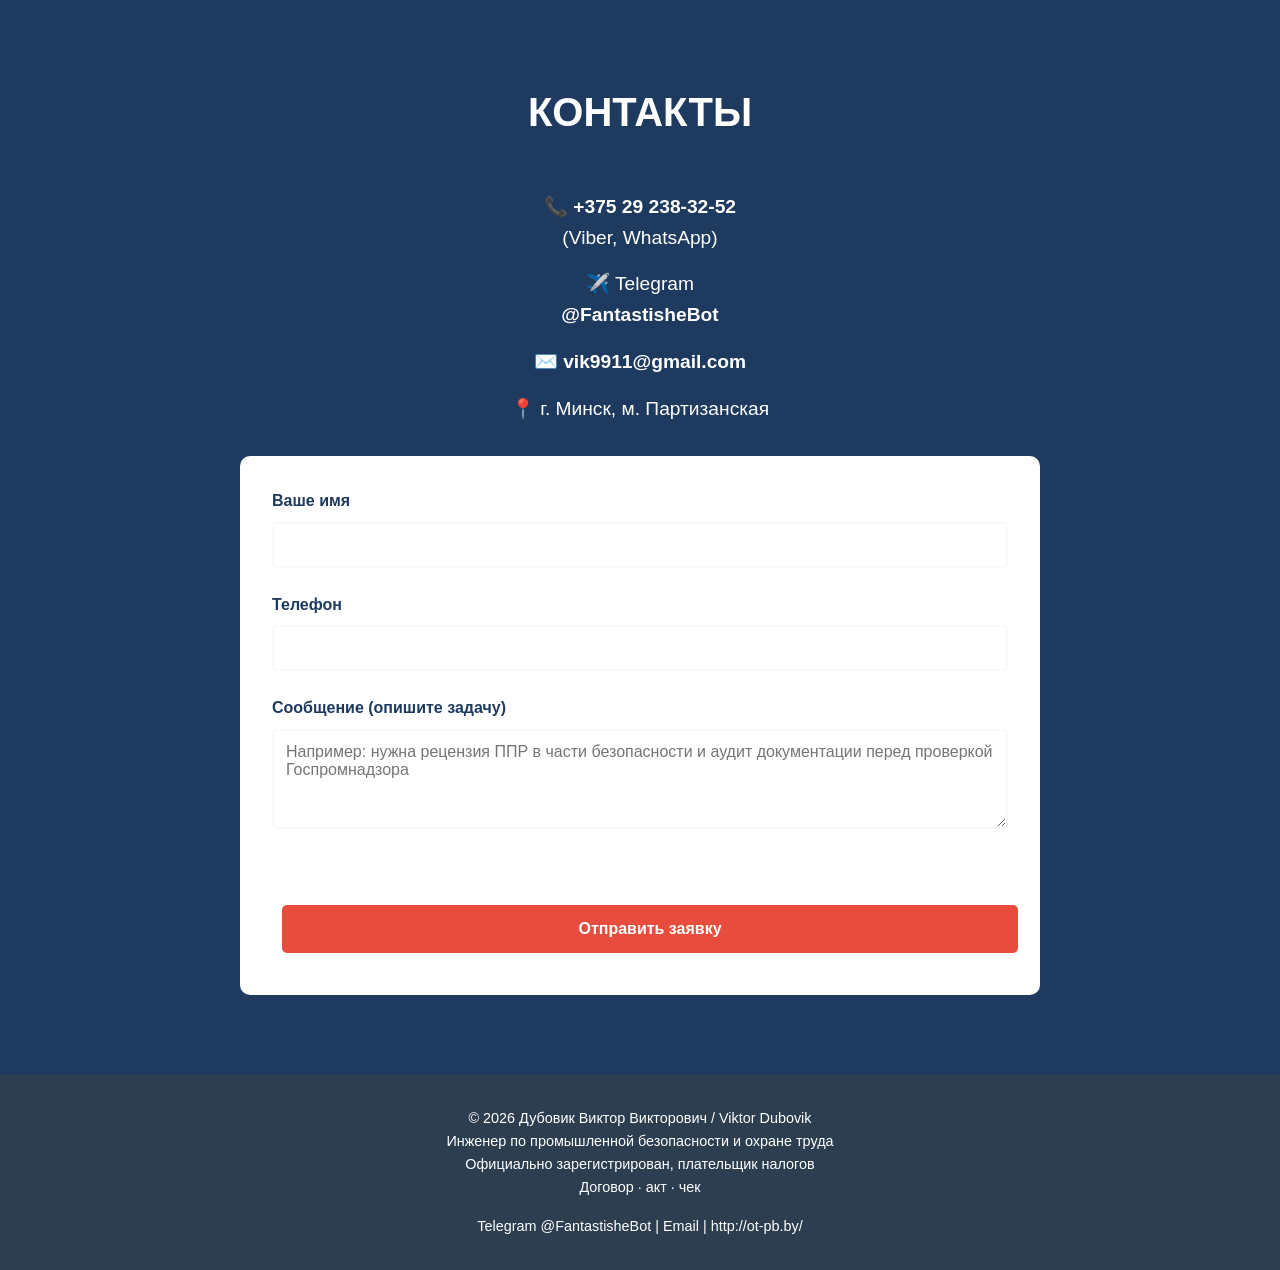
==== commit 9992bfae: "Сайт: в чек-листе убрано слово «труда» из формулировки про промышленную безопасность." ====
--- a/index.html
+++ b/index.html
@@ -326,7 +326,7 @@
         <div class="checklist-body">
             <p>Меня зовут Виктор Дубовик. 12 лет я работал в Госпромнадзоре и сам приходил на предприятия с проверкой. Общий стаж в охране труда и промышленной безопасности — 38 лет, была и работа за пределами Беларуси. Этот чек-лист — не подборка действующих норм и не памятка на 2026 год, а порядок, которым я пользовался на проверках. Номера документов, сроки и штрафы здесь сознательно не указаны: их нужно сверять по актуальным актам под ваш конкретный случай. Единственное, что я позволил себе вынести в начало, — общая рамка: на каком основании вообще приходят с проверкой и как о ней извещают. Без этого папка на столе остаётся просто папкой.</p>
             <h3>На каком основании может проводиться проверка</h3>
-            <p>Проверки Госпромнадзора в области промышленной безопасности труда проводятся в рамках контрольной (надзорной) деятельности, которая регулируется законодательством Республики Беларусь. С 1 января 2026 года базовым документом в этой сфере стал Указ Президента Республики Беларусь от 6 июня 2025 г. № 227 «О повышении эффективности контрольной (надзорной) деятельности», заменивший ранее действовавший Указ № 510. Конкретные процедуры — от назначения мероприятия до оформления акта — детализируются в положениях и инструкциях, принятых в развитие этого Указа, в том числе в области промышленной безопасности.</p>
+            <p>Проверки Госпромнадзора в области промышленной безопасности проводятся в рамках контрольной (надзорной) деятельности, которая регулируется законодательством Республики Беларусь. С 1 января 2026 года базовым документом в этой сфере стал Указ Президента Республики Беларусь от 6 июня 2025 г. № 227 «О повышении эффективности контрольной (надзорной) деятельности», заменивший ранее действовавший Указ № 510. Конкретные процедуры — от назначения мероприятия до оформления акта — детализируются в положениях и инструкциях, принятых в развитие этого Указа, в том числе в области промышленной безопасности.</p>
             <p>Основанием для назначения мероприятия технического (технологического, поверочного) характера, которым по сути и является проверка Госпромнадзора, служит информация об объекте, подлежащем оценке соответствия требованиям законодательства, имеющаяся в распоряжении надзорного органа. На практике это может быть план выборочных проверок, истечение срока исполнения ранее выданного предписания, информация о нарушениях или иные сведения, предусмотренные законодательством. Проверка проводится на основании решения (предписания) руководителя надзорного органа, в котором указываются основание, предмет, сроки и состав проверяющих. Именно этот документ — а не устное «мы к вам ненадолго» — легитимирует присутствие инспектора на объекте.</p>
             <h3>Порядок извещения о проверке</h3>
             <p>Общее правило таково: о назначении проверки проверяемый субъект должен быть письменно уведомлен заранее. Для плановых (выборочных) проверок срок составляет не позднее чем за 10 рабочих дней до начала проведения. Уведомление направляется по последнему известному месту нахождения субъекта и считается полученным по истечении трёх дней со дня отправки, если не вручено ранее.</p>
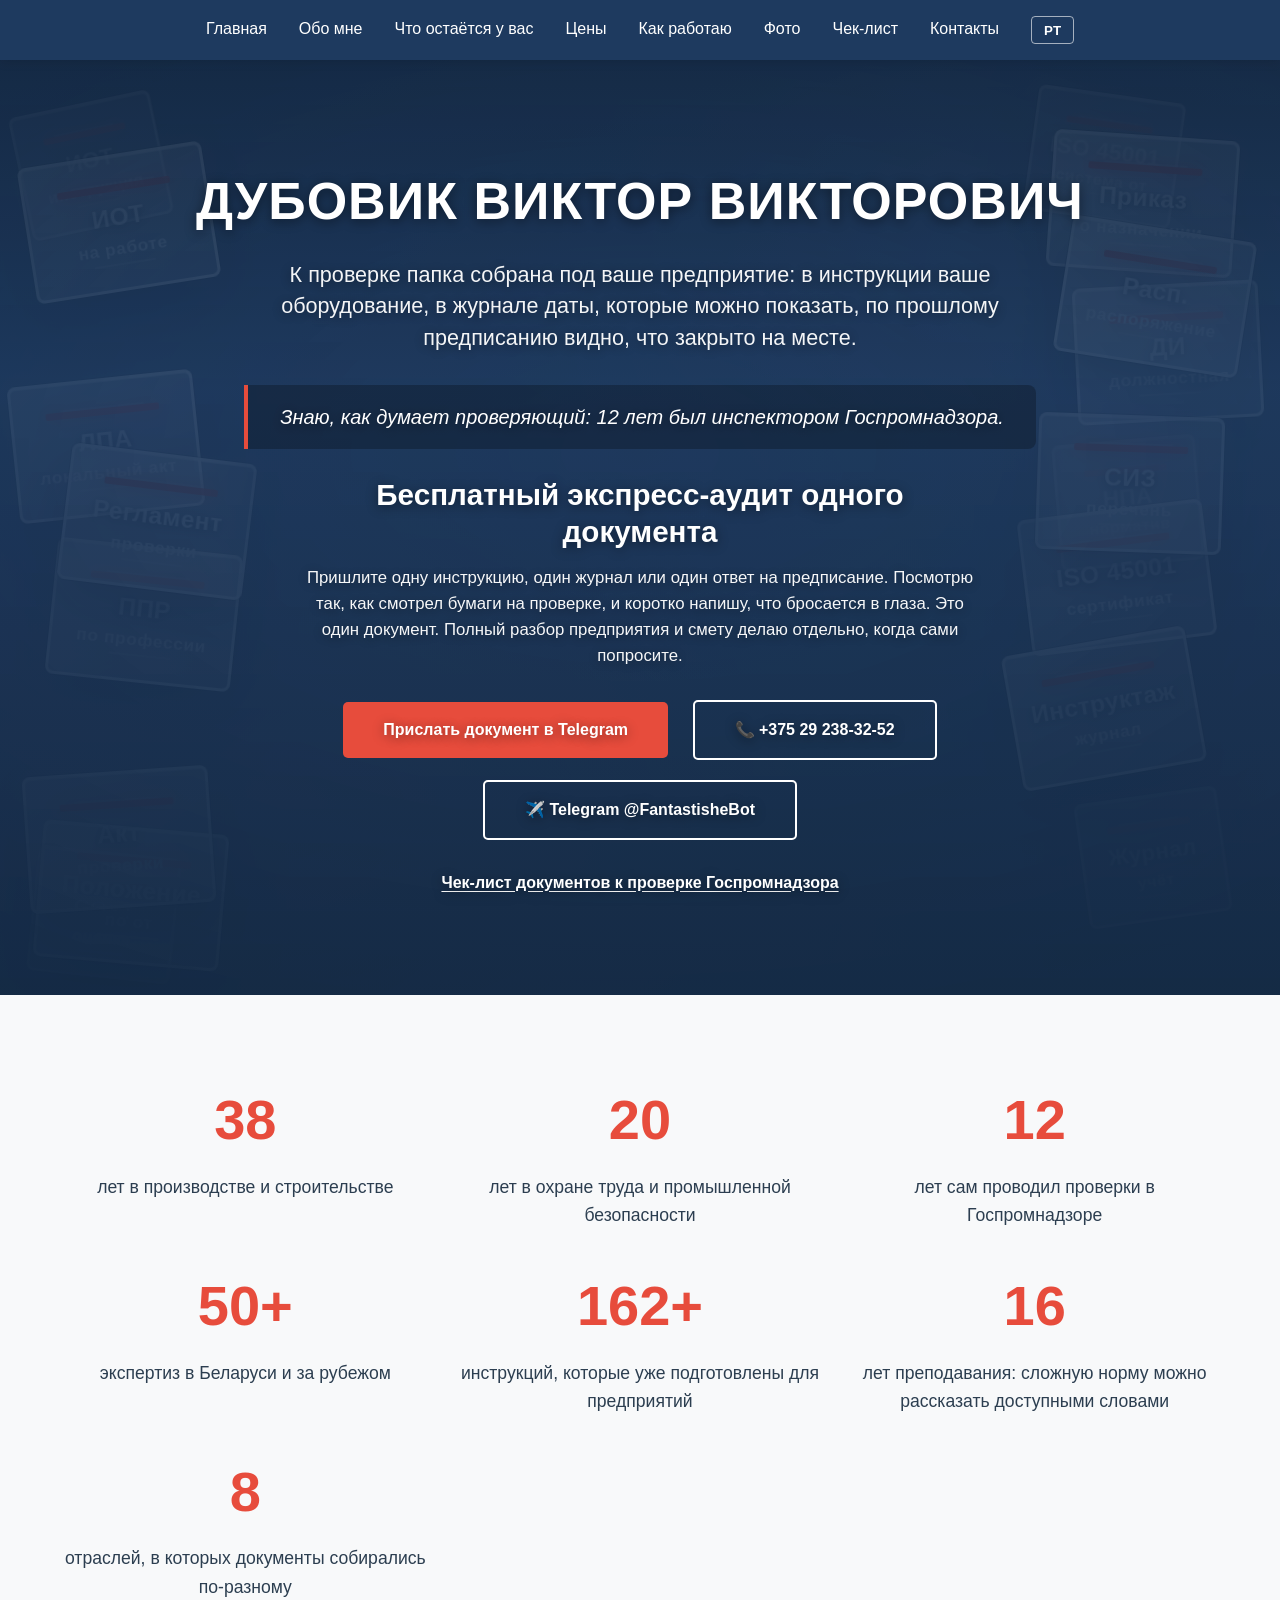
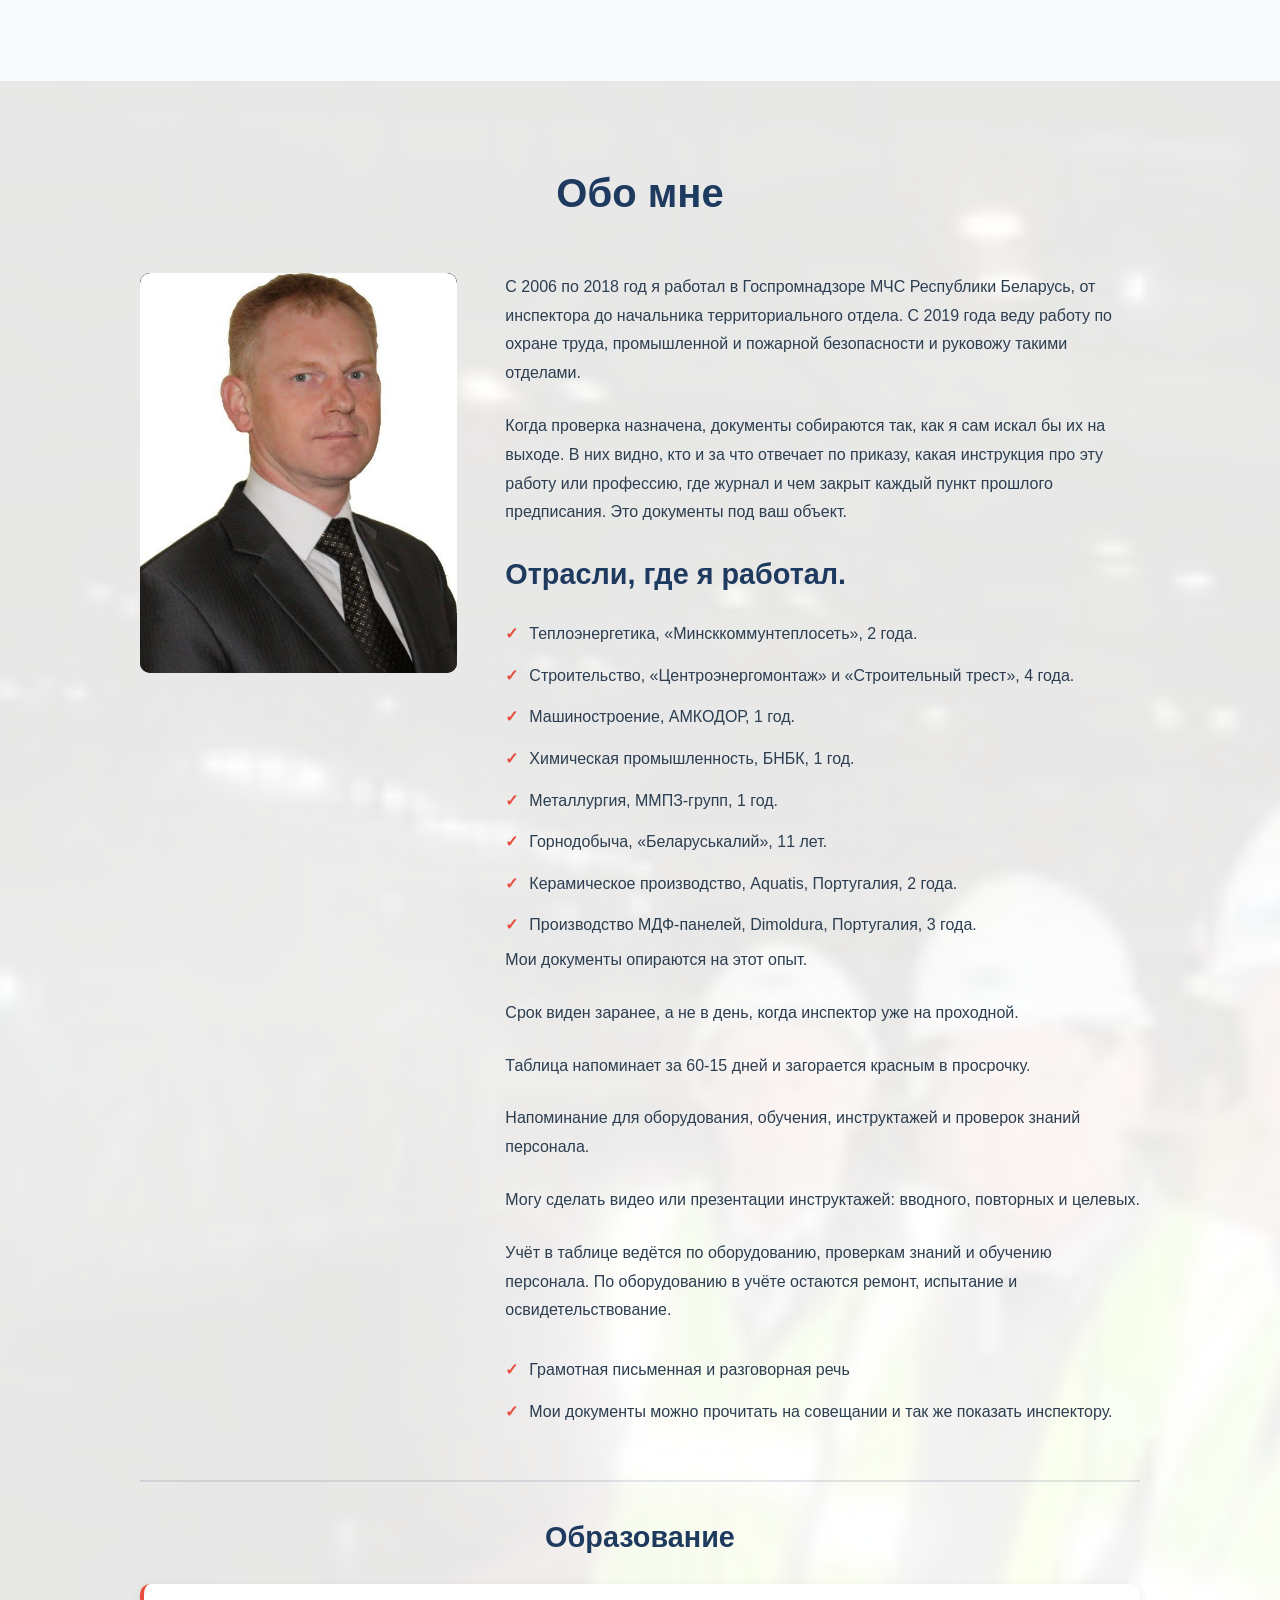
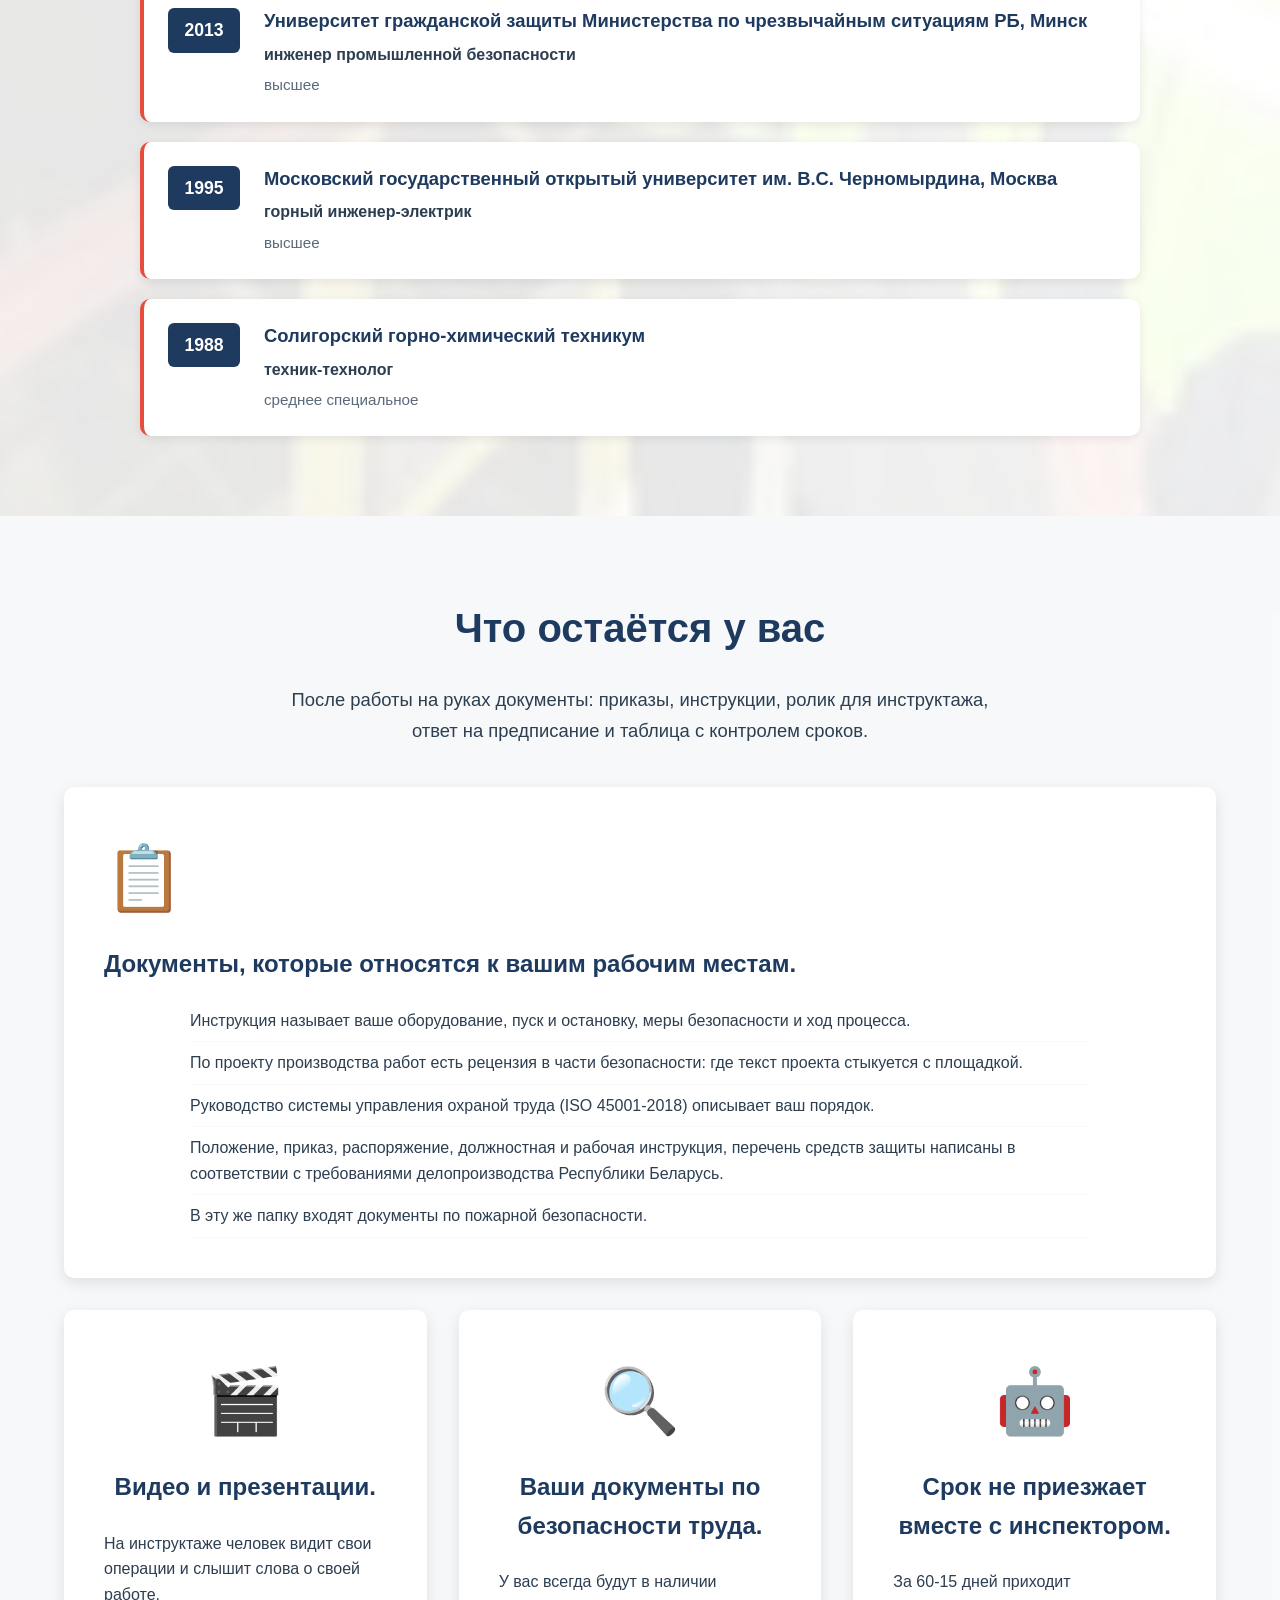
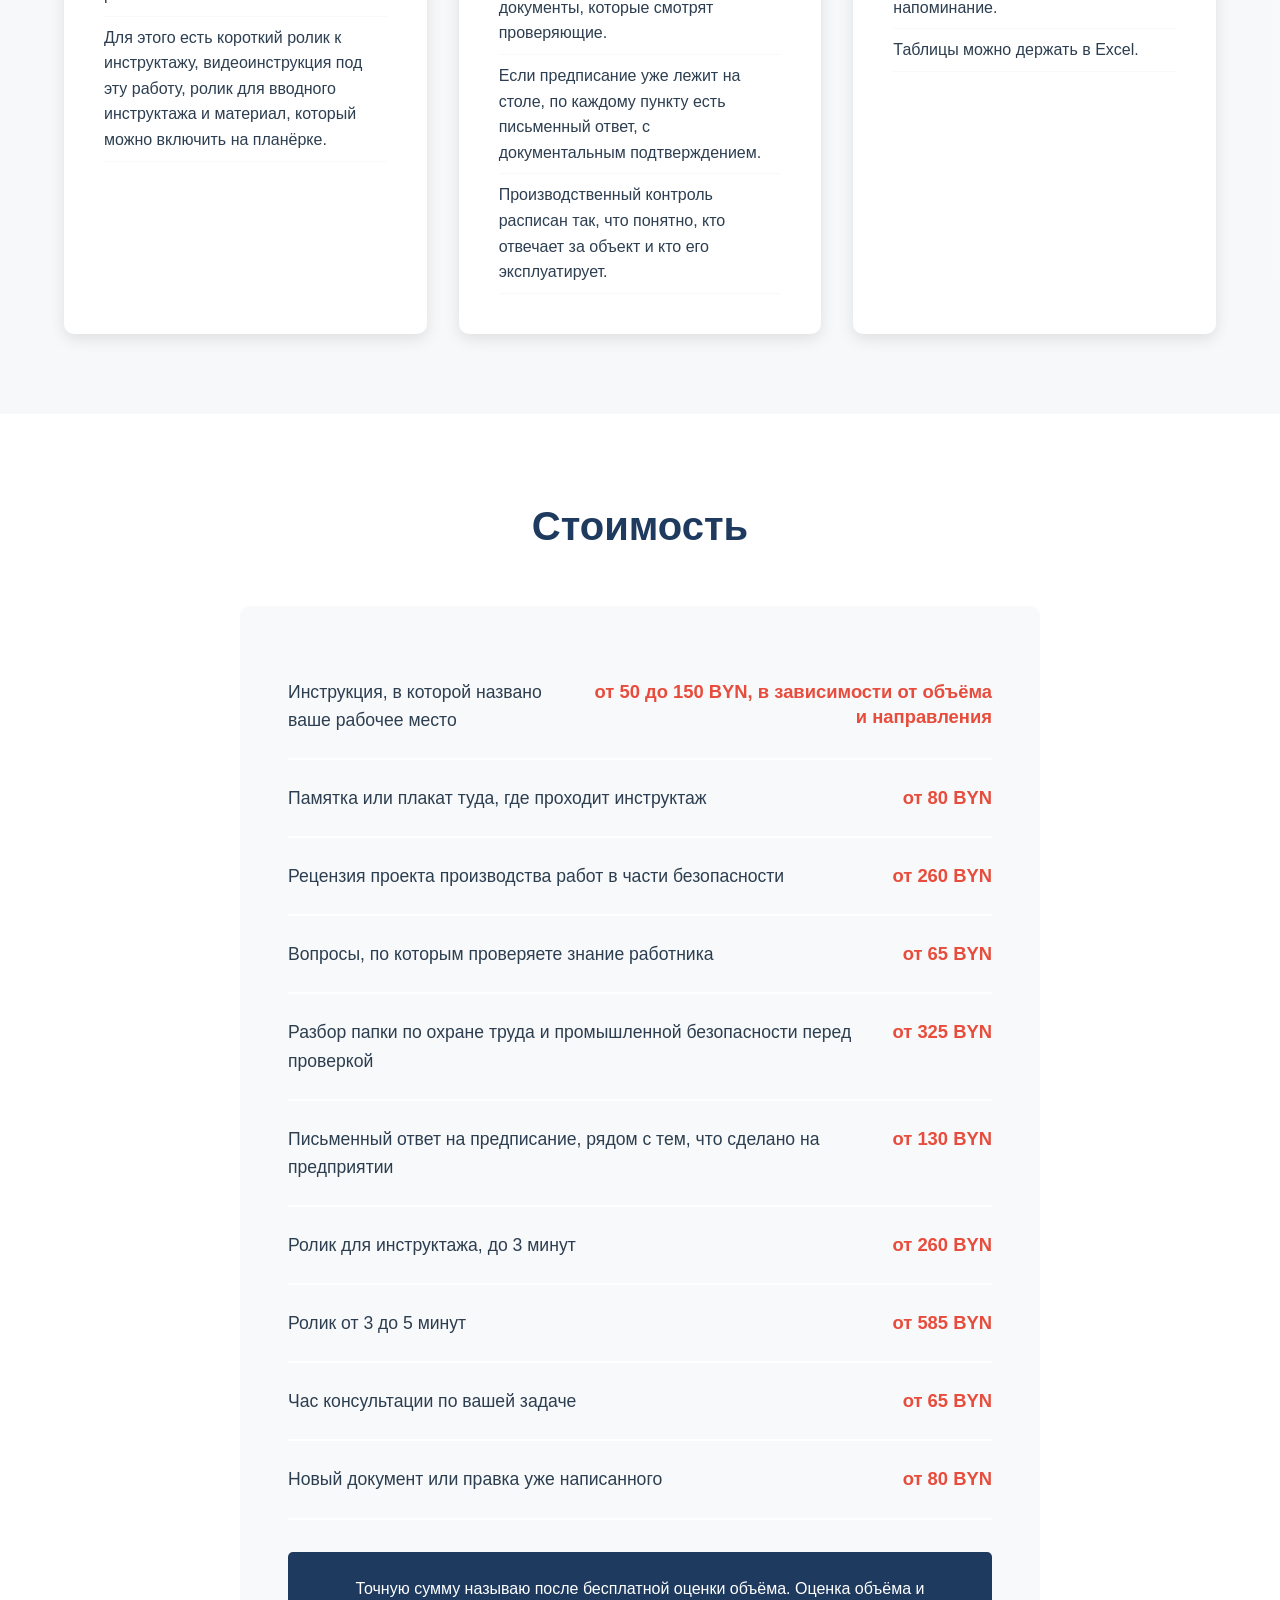
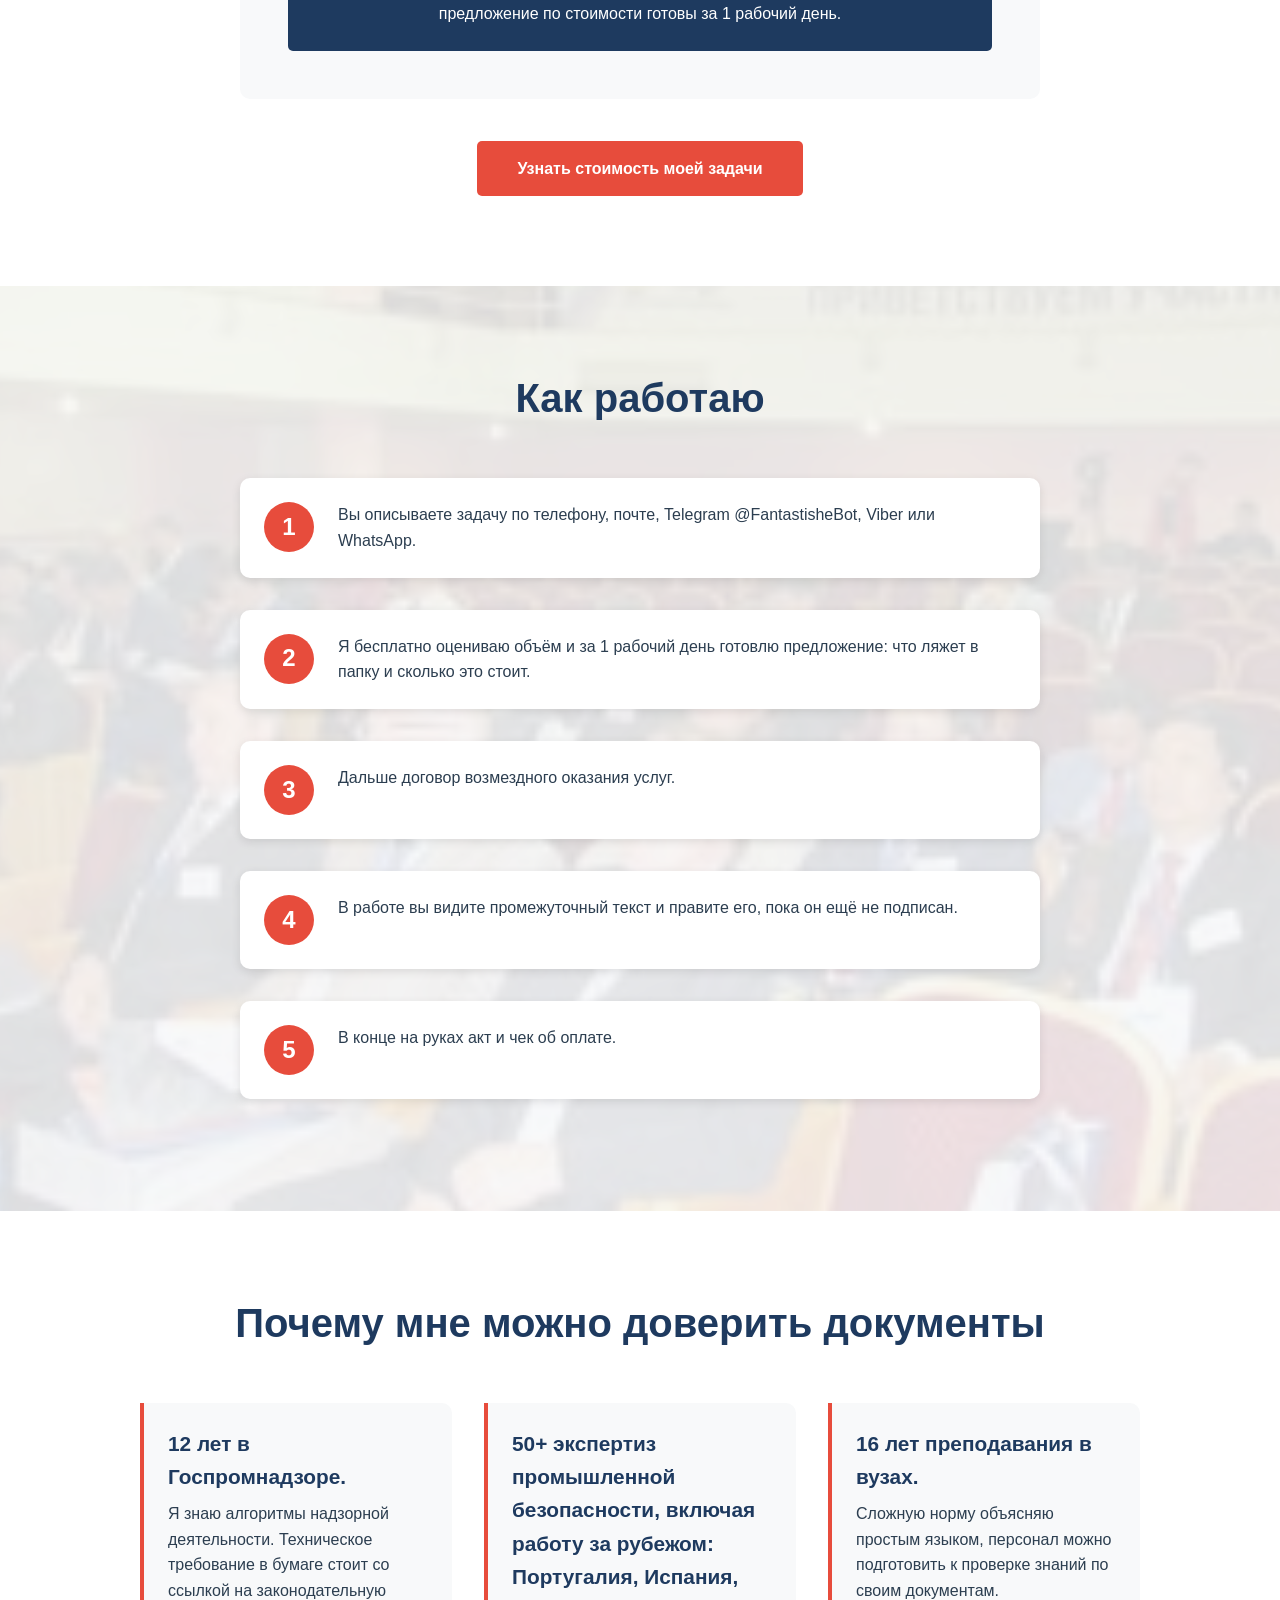
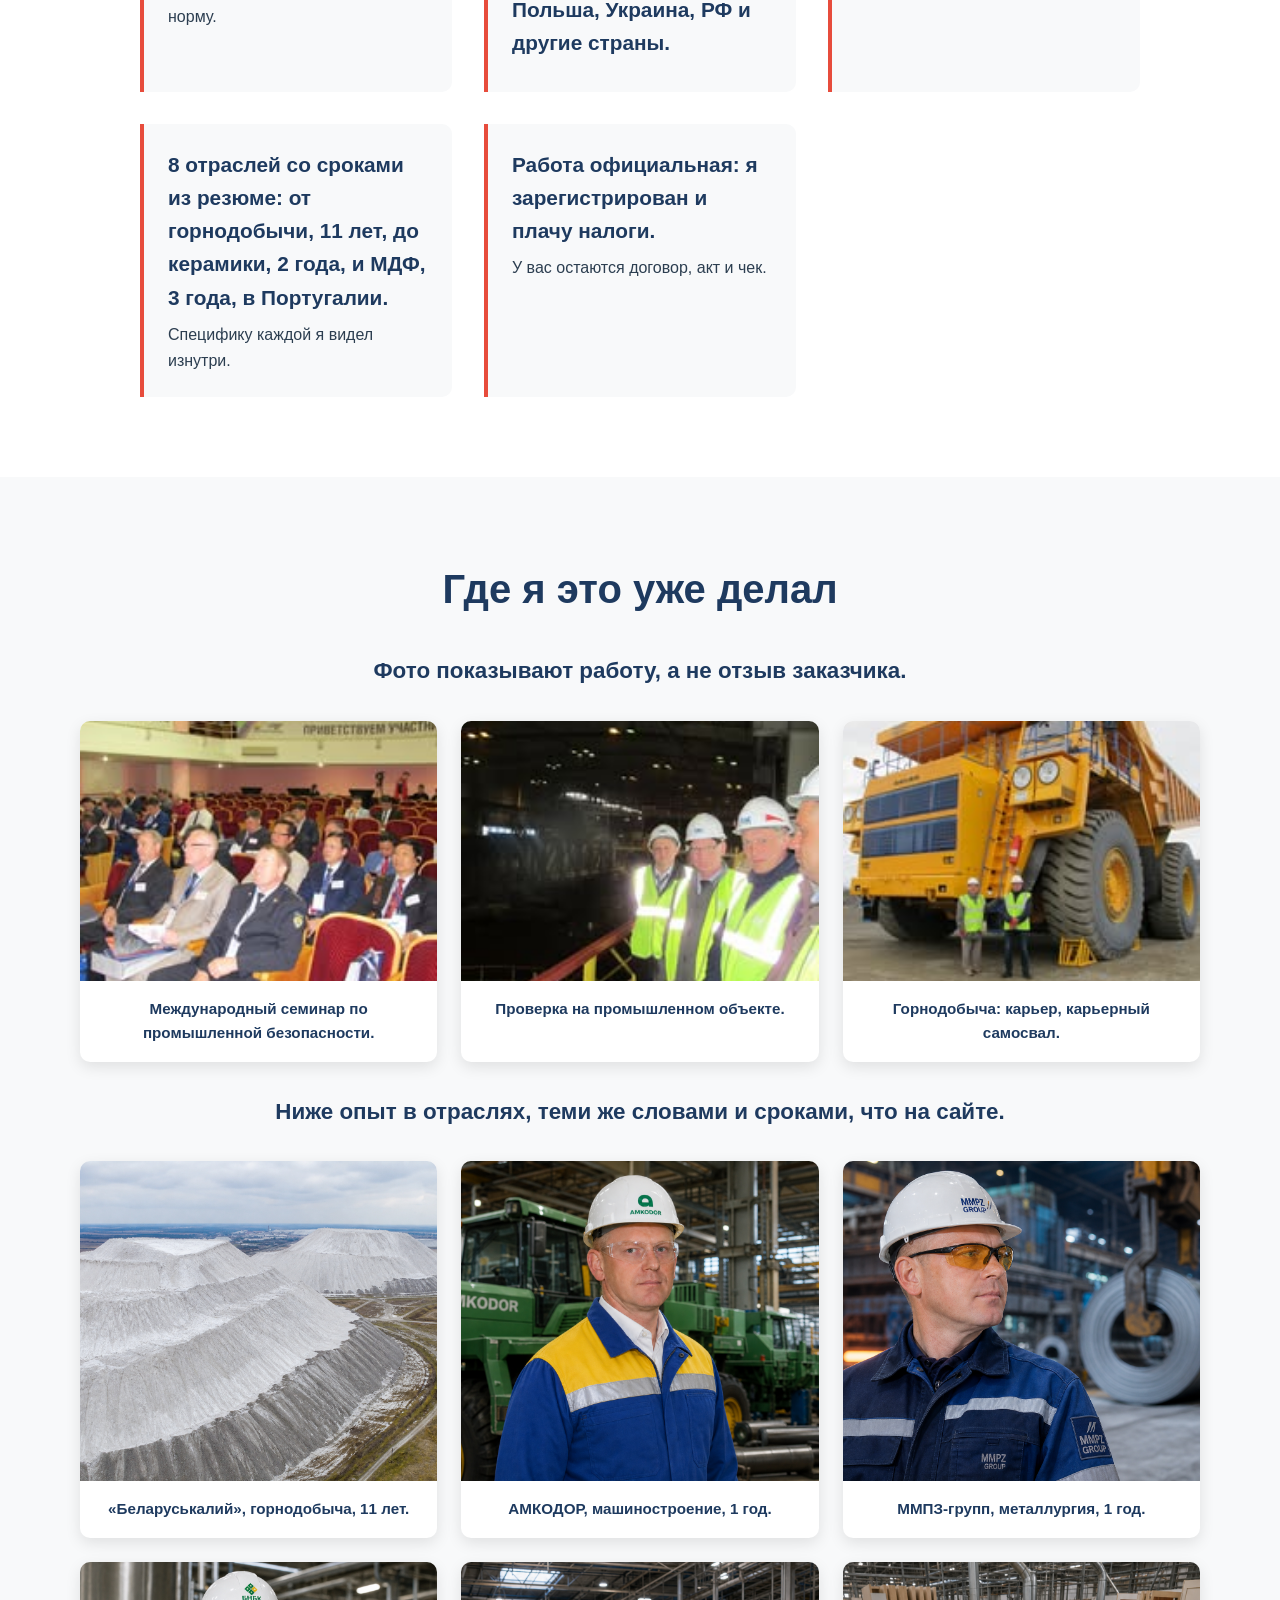
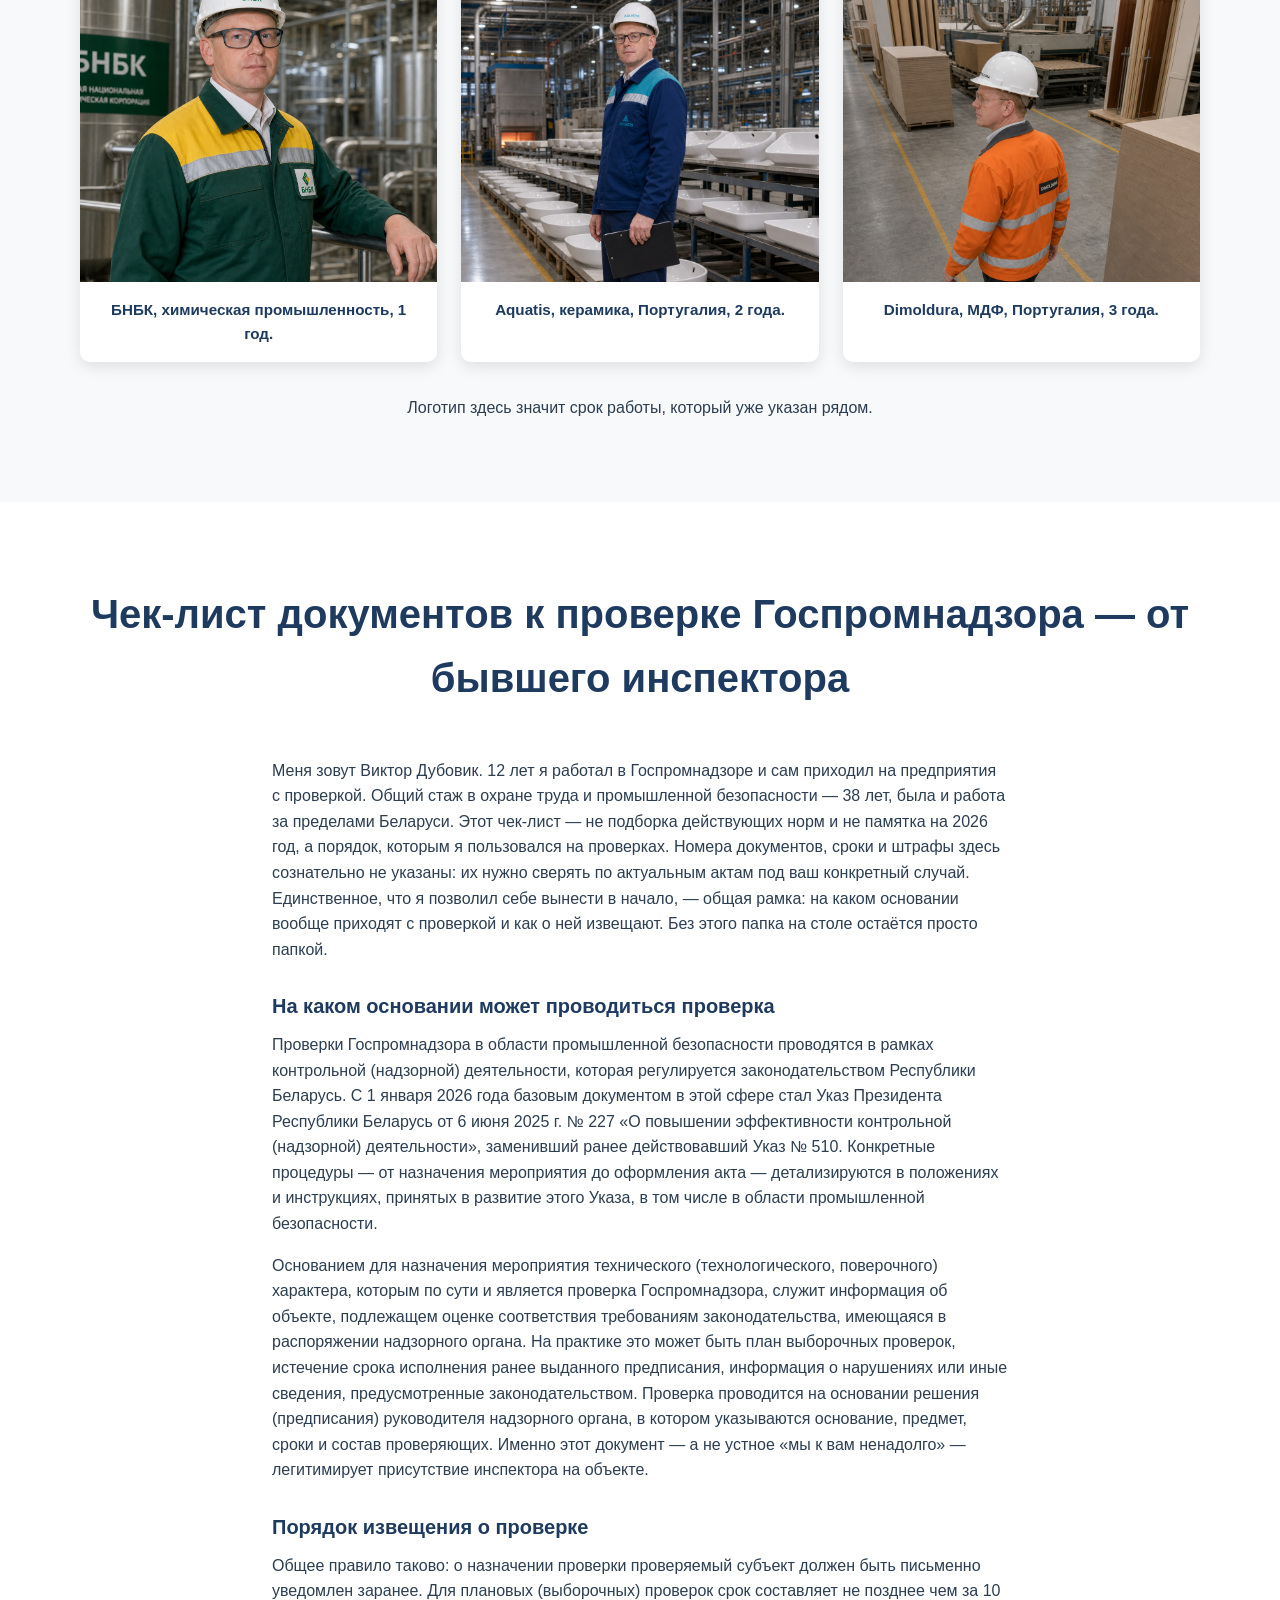
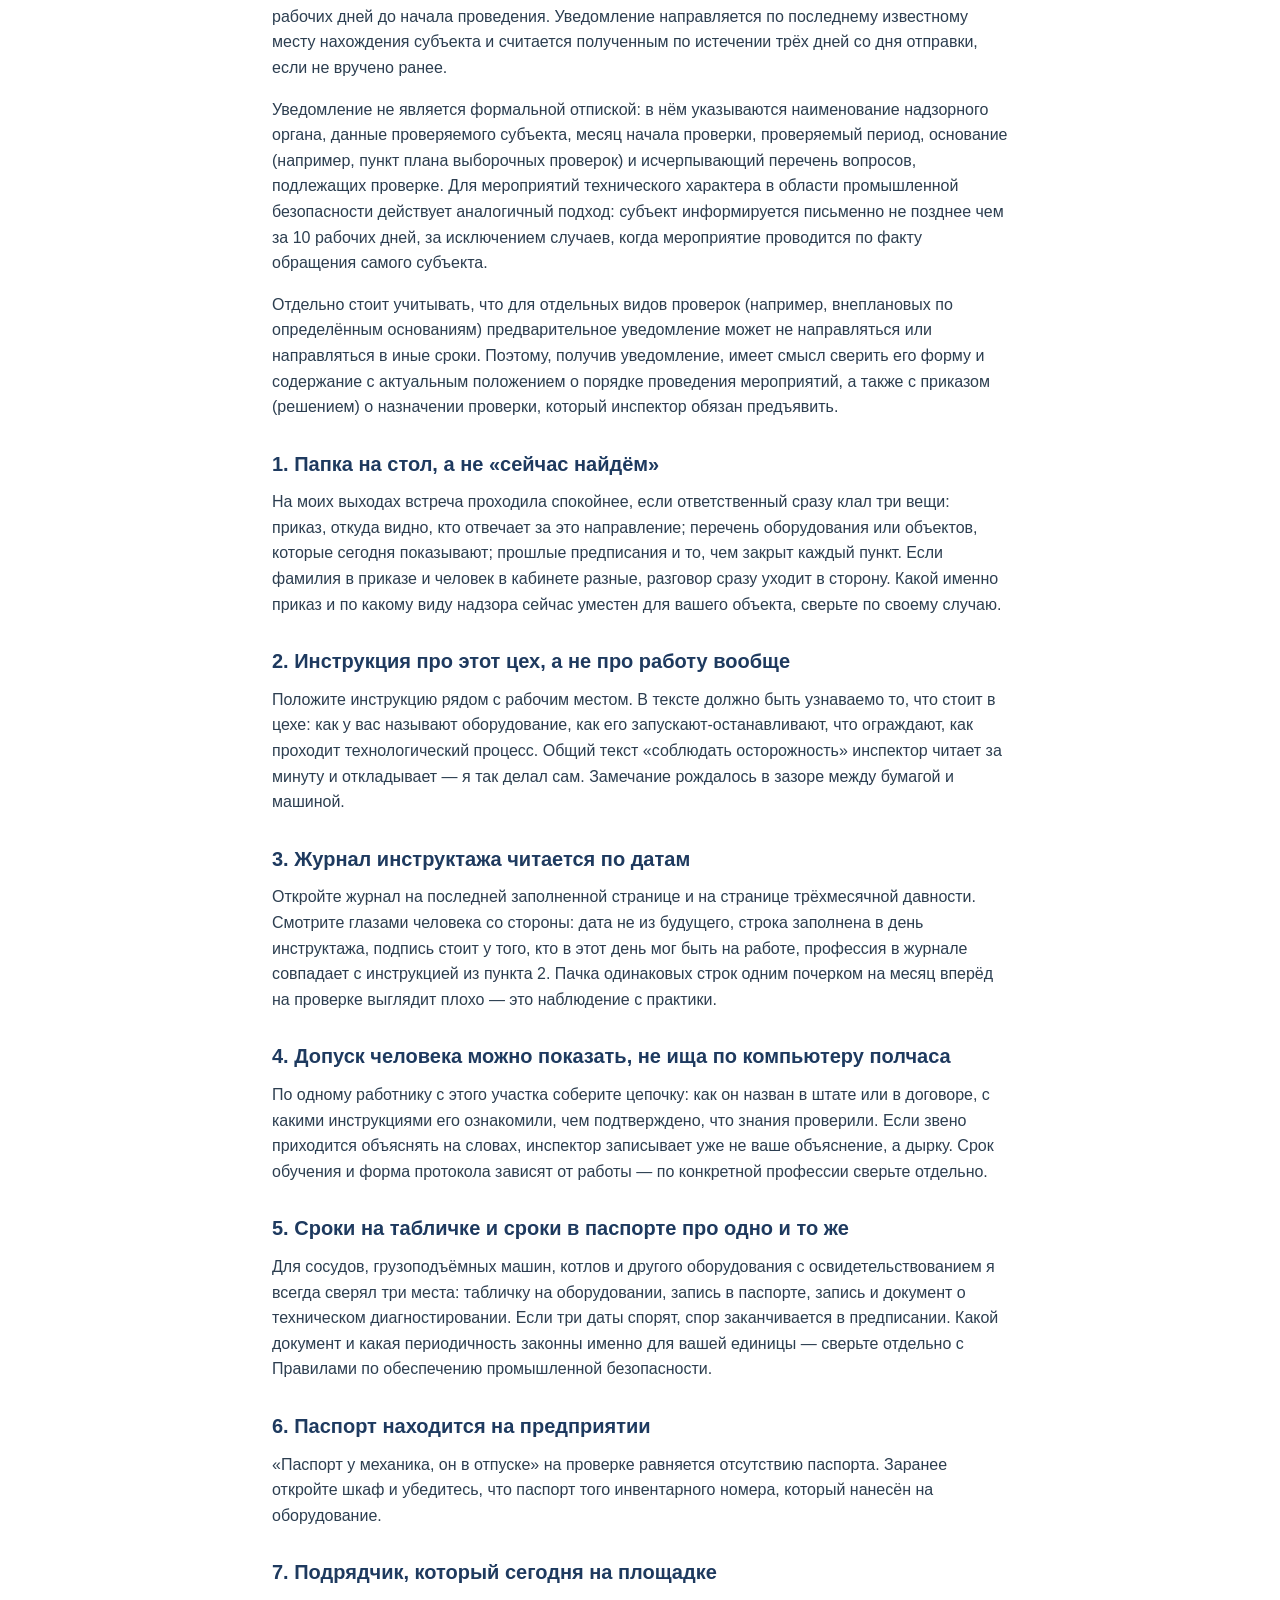
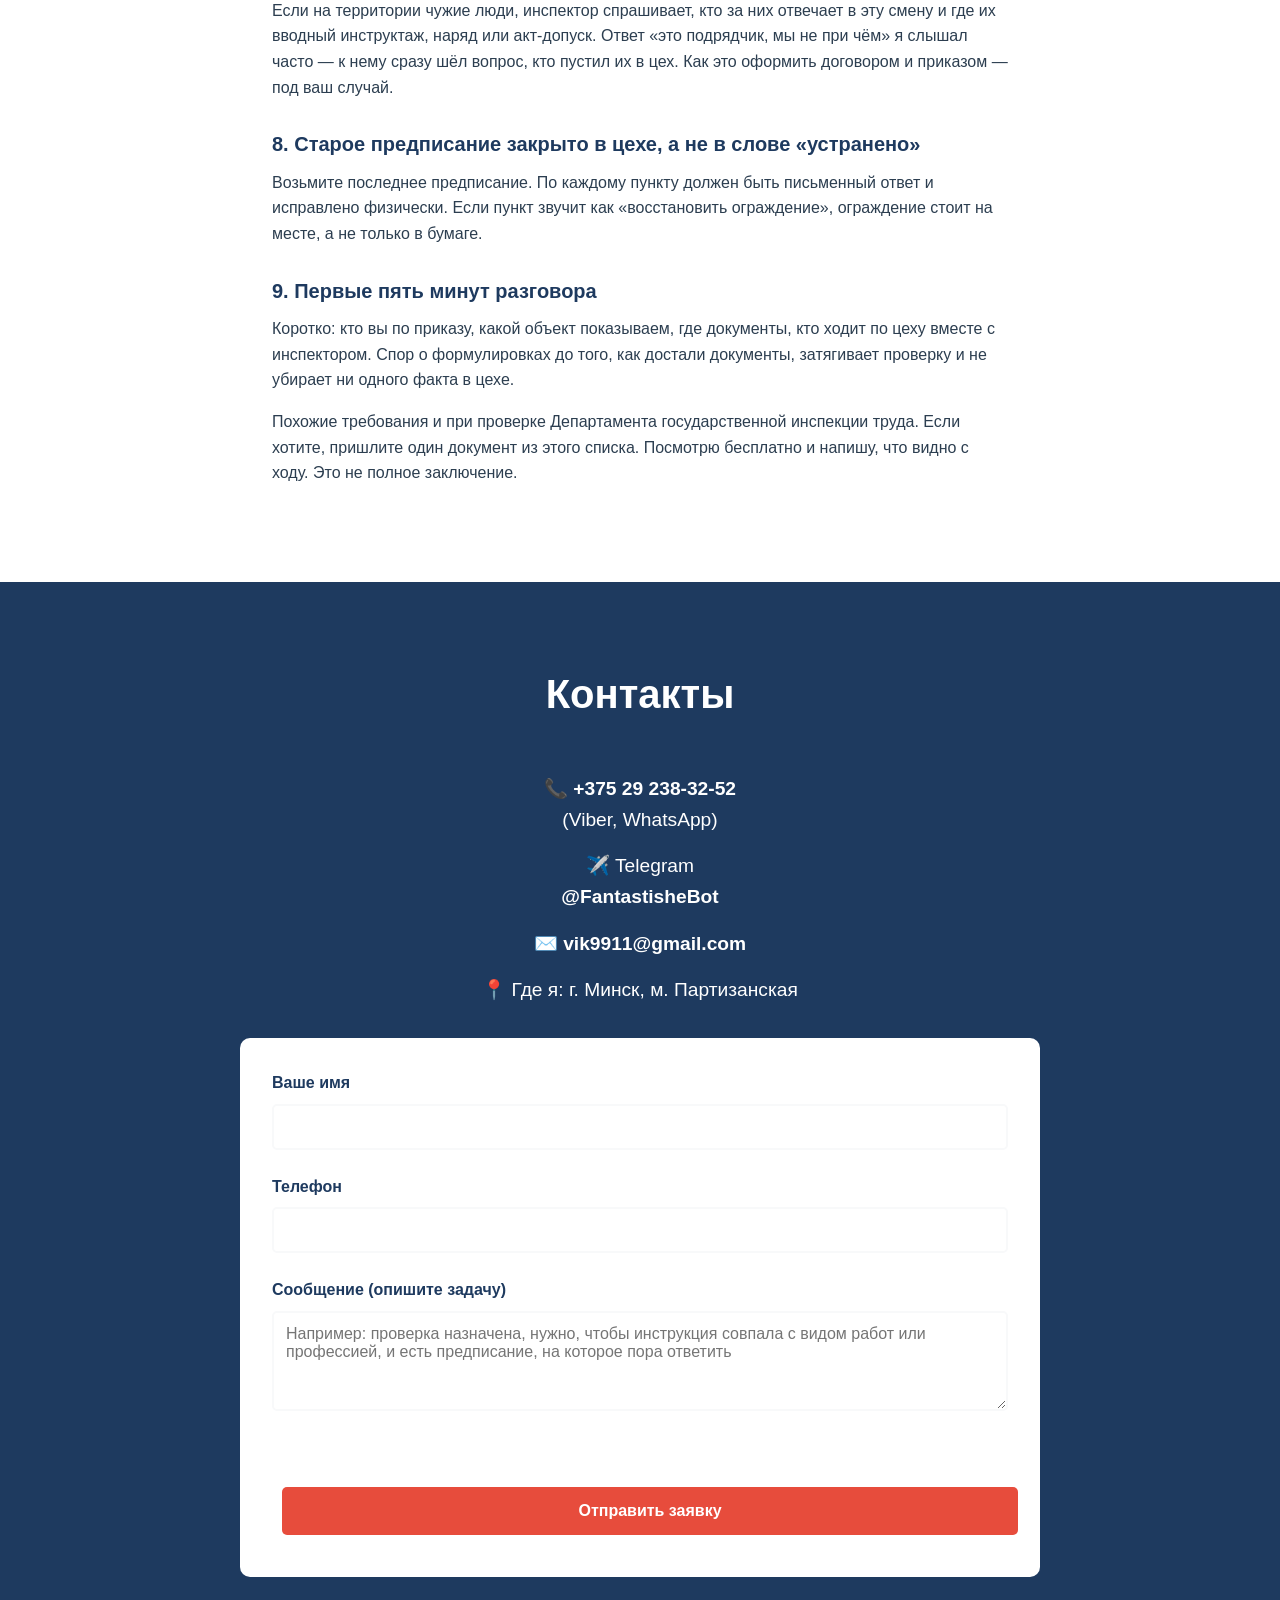
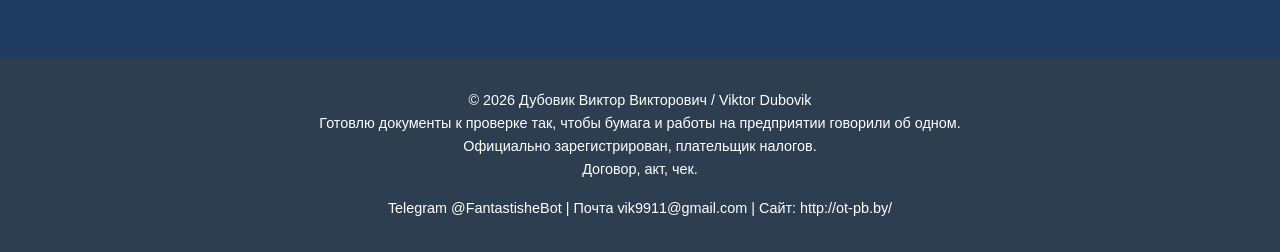
==== commit adf55ac2: "Сайт: тексты главной о том, что остаётся у предприятия. Чек-лист, подписи на фоне и плашки телефона " ====
--- a/index.html
+++ b/index.html
@@ -3,11 +3,11 @@
 <head>
     <meta charset="UTF-8">
     <meta name="viewport" content="width=device-width, initial-scale=1.0">
-    <meta name="description" content="Дубовик Виктор Викторович — инженер по промышленной безопасности. 38 лет опыта, 12 лет в Госпромнадзоре. Инструкции, рецензия ППР в части безопасности, аудит. Тел. +375 29 238-32-52">
-    <title>Инженер по промышленной безопасности | Минск | Дубовик В.В.</title>
+    <meta name="description" content="Виктор Дубовик, инженер по промышленной безопасности. 12 лет работал инспектором Госпромнадзора, общий стаж 38 лет, 20 лет в сфере безопасности труда и оборудования. Соберу документы так, чтобы в них было ваше реальное предприятие. Один документ можно прислать на бесплатный просмотр в Telegram. Тел. +375 29 238-32-52.">
+    <title>Дубовик В.В., Минск: папка к проверке совпадает с реальным состоянием предприятия</title>
     <link rel="preload" as="image" href="images/portrait-about.png?v=20260822h">
     <link rel="preload" as="image" href="images/portrait-office.png?v=20260822h">
-    <link rel="stylesheet" href="styles.css?v=20261028e">
+    <link rel="stylesheet" href="styles.css?v=20261103a">
 </head>
 <body>
     <nav>
@@ -76,7 +76,7 @@
             <p class="subtitle" data-i18n="heroSubtitle"></p>
             <div class="tagline" data-i18n="heroTagline"></div>
             <h2 class="hero-offer-title" data-i18n="heroOfferTitle">Бесплатный экспресс-аудит одного документа</h2>
-            <p class="hero-offer" data-i18n="heroOfferText">Пришлите одну инструкцию, один журнал или один ответ на предписание. Посмотрю так, как смотрел бумаги на проверке: 12 лет был инспектором Госпромнадзора. Это один документ и короткий ответ, что бросится в глаза. Полный аудит предприятия и смета — отдельно, если сами попросите.</p>
+            <p class="hero-offer" data-i18n="heroOfferText">Пришлите одну инструкцию, один журнал или один ответ на предписание. Посмотрю так, как смотрел бумаги на проверке, и коротко напишу, что бросается в глаза. Это один документ. Полный разбор предприятия и смету делаю отдельно, когда сами попросите.</p>
             <a href="https://t.me/FantastisheBot" class="btn" target="_blank" rel="noopener" data-i18n="heroCta">Прислать документ в Telegram</a>
             <a href="tel:+375292383252" class="btn btn-outline">📞 +375 29 238-32-52</a>
             <a href="https://t.me/FantastisheBot" target="_blank" rel="noopener" class="btn btn-outline">✈️ Telegram @FantastisheBot</a>
@@ -87,6 +87,7 @@
     <section class="stats">
         <div class="stats-grid">
             <div class="stat-item"><h3>38</h3><p data-i18n="stat1"></p></div>
+            <div class="stat-item"><h3>20</h3><p data-i18n="stat20"></p></div>
             <div class="stat-item"><h3>12</h3><p data-i18n="stat2"></p></div>
             <div class="stat-item"><h3>50+</h3><p data-i18n="stat3"></p></div>
             <div class="stat-item"><h3>162+</h3><p data-i18n="stat4"></p></div>
@@ -110,10 +111,8 @@
                 <img class="about-photo__img about-photo__img--office" src="images/portrait-office.png?v=20260822h" alt="" decoding="async">
             </div>
             <div class="about-text">
-                <h3 data-i18n="aboutH1"></h3>
                 <p data-i18n="aboutP1"></p>
                 <p data-i18n="aboutP2"></p>
-                <p data-i18n="aboutP3"></p>
                 <h3 data-i18n="aboutH2"></h3>
                 <ul>
                     <li data-i18n="aboutInd1"></li>
@@ -125,15 +124,15 @@
                     <li data-i18n="aboutInd7"></li>
                     <li data-i18n="aboutInd8"></li>
                 </ul>
-                <h3 data-i18n="aboutH3"></h3>
-                <ul>
-                    <li data-i18n="aboutTech1"></li>
-                    <li data-i18n="aboutTech2"></li>
-                    <li data-i18n="aboutTech3"></li>
-                </ul>
-                <h3 data-i18n="aboutH4"></h3>
+                <p data-i18n="aboutIndClose"></p>
+                <p data-i18n="aboutTech1"></p>
+                <p data-i18n="aboutTech2"></p>
+                <p data-i18n="aboutTech3"></p>
+                <p data-i18n="aboutTech4"></p>
+                <p data-i18n="aboutTech5"></p>
                 <ul>
                     <li data-i18n="aboutSkill1">Грамотная письменная и разговорная речь</li>
+                    <li data-i18n="aboutSkill2">Мои документы можно прочитать на совещании и так же показать инспектору.</li>
                 </ul>
             </div>
         </div>
@@ -178,11 +177,11 @@
         </div>
         <div class="section-video-content">
         <h2 data-i18n="servicesTitle"></h2>
+        <p class="services-intro" data-i18n="servicesLead"></p>
         <div class="services-grid">
             <div class="service-card service-card-wide">
                 <div class="service-icon">📋</div>
                 <h3 data-i18n="svc1Title"></h3>
-                <p class="service-lead" data-i18n="svc1lead"></p>
                 <ul>
                     <li data-i18n="svc1i1"></li><li data-i18n="svc1i2"></li><li data-i18n="svc1i3"></li>
                     <li data-i18n="svc1i4"></li>
@@ -193,8 +192,8 @@
                 <div class="service-icon">🎬</div>
                 <h3 data-i18n="svc2Title"></h3>
                 <ul>
-                    <li data-i18n="svc2i1"></li><li data-i18n="svc2i2"></li>
-                    <li data-i18n="svc2i3"></li><li data-i18n="svc2i4"></li>
+                    <li data-i18n="svc2i1"></li>
+                    <li data-i18n="svc2i2"></li>
                 </ul>
             </div>
             <div class="service-card">
@@ -209,9 +208,8 @@
                 <div class="service-icon">🤖</div>
                 <h3 data-i18n="svc4Title"></h3>
                 <ul>
-                    <li data-i18n="svc4i1"></li><li data-i18n="svc4i2"></li>
-                    <li data-i18n="svc4i3"></li><li data-i18n="svc4i4"></li>
-                    <li data-i18n="svc4i5"></li>
+                    <li data-i18n="svc4i1"></li>
+                    <li data-i18n="svc4i2"></li>
                 </ul>
             </div>
         </div>
@@ -254,11 +252,11 @@
         <div class="section-video-content">
         <h2 data-i18n="processTitle"></h2>
         <div class="process-steps">
-            <div class="step"><div class="step-number">1</div><div class="step-content"><h3 data-i18n="step1t"></h3><p data-i18n="step1p"></p></div></div>
-            <div class="step"><div class="step-number">2</div><div class="step-content"><h3 data-i18n="step2t"></h3><p data-i18n="step2p"></p></div></div>
-            <div class="step"><div class="step-number">3</div><div class="step-content"><h3 data-i18n="step3t"></h3><p data-i18n="step3p"></p></div></div>
-            <div class="step"><div class="step-number">4</div><div class="step-content"><h3 data-i18n="step4t"></h3><p data-i18n="step4p"></p></div></div>
-            <div class="step"><div class="step-number">5</div><div class="step-content"><h3 data-i18n="step5t"></h3><p data-i18n="step5p"></p></div></div>
+            <div class="step"><div class="step-number">1</div><div class="step-content"><p data-i18n="step1p"></p></div></div>
+            <div class="step"><div class="step-number">2</div><div class="step-content"><p data-i18n="step2p"></p></div></div>
+            <div class="step"><div class="step-number">3</div><div class="step-content"><p data-i18n="step3p"></p></div></div>
+            <div class="step"><div class="step-number">4</div><div class="step-content"><p data-i18n="step4p"></p></div></div>
+            <div class="step"><div class="step-number">5</div><div class="step-content"><p data-i18n="step5p"></p></div></div>
         </div>
         </div>
     </section>
@@ -267,11 +265,10 @@
         <h2 data-i18n="whyTitle"></h2>
         <div class="why-grid">
             <div class="why-item"><h3 data-i18n="why1t"></h3><p data-i18n="why1p"></p></div>
-            <div class="why-item"><h3 data-i18n="why2t"></h3><p data-i18n="why2p"></p></div>
+            <div class="why-item"><h3 data-i18n="why2t"></h3></div>
             <div class="why-item"><h3 data-i18n="why3t"></h3><p data-i18n="why3p"></p></div>
             <div class="why-item"><h3 data-i18n="why4t"></h3><p data-i18n="why4p"></p></div>
             <div class="why-item"><h3 data-i18n="why5t"></h3><p data-i18n="why5p"></p></div>
-            <div class="why-item"><h3 data-i18n="why6t"></h3><p data-i18n="why6p"></p></div>
         </div>
     </section>
 
@@ -319,6 +316,7 @@
                 <figcaption data-i18n="brandDimoldura"></figcaption>
             </figure>
         </div>
+        <p class="gallery-note" data-i18n="galleryLogoNote"></p>
     </section>
 
     <section class="checklist" id="checklist">
@@ -389,14 +387,14 @@
         <p><span data-i18n="footerLegal"></span><br><span data-i18n="footerLegal2"></span></p>
         <p class="footer-links">
             <a href="https://t.me/FantastisheBot" target="_blank" rel="noopener">Telegram @FantastisheBot</a> |
-            <a href="mailto:vik9911@gmail.com">Email</a> |
-            <a href="http://ot-pb.by/">http://ot-pb.by/</a>
+            <a href="mailto:vik9911@gmail.com"><span data-i18n="footerMail">Почта</span> vik9911@gmail.com</a> |
+            <span data-i18n="footerSiteLabel">Сайт:</span> <a href="http://ot-pb.by/">http://ot-pb.by/</a>
         </p>
     </footer>
 
     <button type="button" class="mobile-menu-btn" onclick="document.getElementById('contact').scrollIntoView({behavior:'smooth'});" aria-label="Contact">✉</button>
 
-    <script src="i18n.js?v=20261028a"></script>
+    <script src="i18n.js?v=20261103b"></script>
     <script src="app.js?v=20260919f"></script>
 </body>
 </html>
--- a/styles.css
+++ b/styles.css
@@ -418,9 +418,13 @@
         }
 
         .hero-content .subtitle {
-            font-size: 1.5rem;
+            font-size: 1.35rem;
+            line-height: 1.45;
             margin-bottom: 2rem;
             opacity: 0.95;
+            max-width: 46rem;
+            margin-left: auto;
+            margin-right: auto;
         }
 
         .hero-content .tagline {
@@ -789,9 +793,16 @@
         .pricing-item {
             display: flex;
             justify-content: space-between;
+            align-items: baseline;
+            gap: 1rem;
             padding: 1.5rem 0;
             border-bottom: 2px solid var(--white);
             font-size: 1.1rem;
+        }
+
+        .pricing-item > span:first-child {
+            flex: 1 1 auto;
+            min-width: 0;
         }
 
         .pricing-item:last-child {
@@ -855,6 +866,12 @@
         .step-content h3 {
             color: var(--primary);
             margin-bottom: 0.5rem;
+        }
+
+        .step-content h3:empty,
+        .why-item p:empty {
+            display: none;
+            margin: 0;
         }
 
         /* Why Me Section */
@@ -1051,7 +1068,18 @@
             }
 
             .hero-content .subtitle {
-                font-size: 1.2rem;
+                font-size: 1.05rem;
+            }
+
+            .pricing-item {
+                flex-direction: column;
+                align-items: flex-start;
+                gap: 0.35rem;
+            }
+
+            .pricing-item .price {
+                max-width: none;
+                text-align: left;
             }
 
             .hero-content .tagline {
@@ -1197,6 +1225,8 @@
 .service-card-wide{grid-column:1/-1;text-align:left}
 .service-card-wide ul{max-width:900px;margin:1rem auto 0}
 .service-lead{font-size:1.05rem;margin:1rem 0;color:var(--dark);font-weight:600;line-height:1.7}
+.services-intro{max-width:46rem;margin:-1.5rem auto 2.5rem;text-align:center;font-size:1.15rem;line-height:1.7}
+.gallery-note{max-width:46rem;margin:-1rem auto 0;text-align:center;line-height:1.7}
 .hero-article-link{margin:1.25rem 0 0}
 .hero-article-link a{color:var(--white);font-weight:600;text-decoration:underline;text-underline-offset:.2em}
 .hero-article-link a:hover{color:var(--accent)}
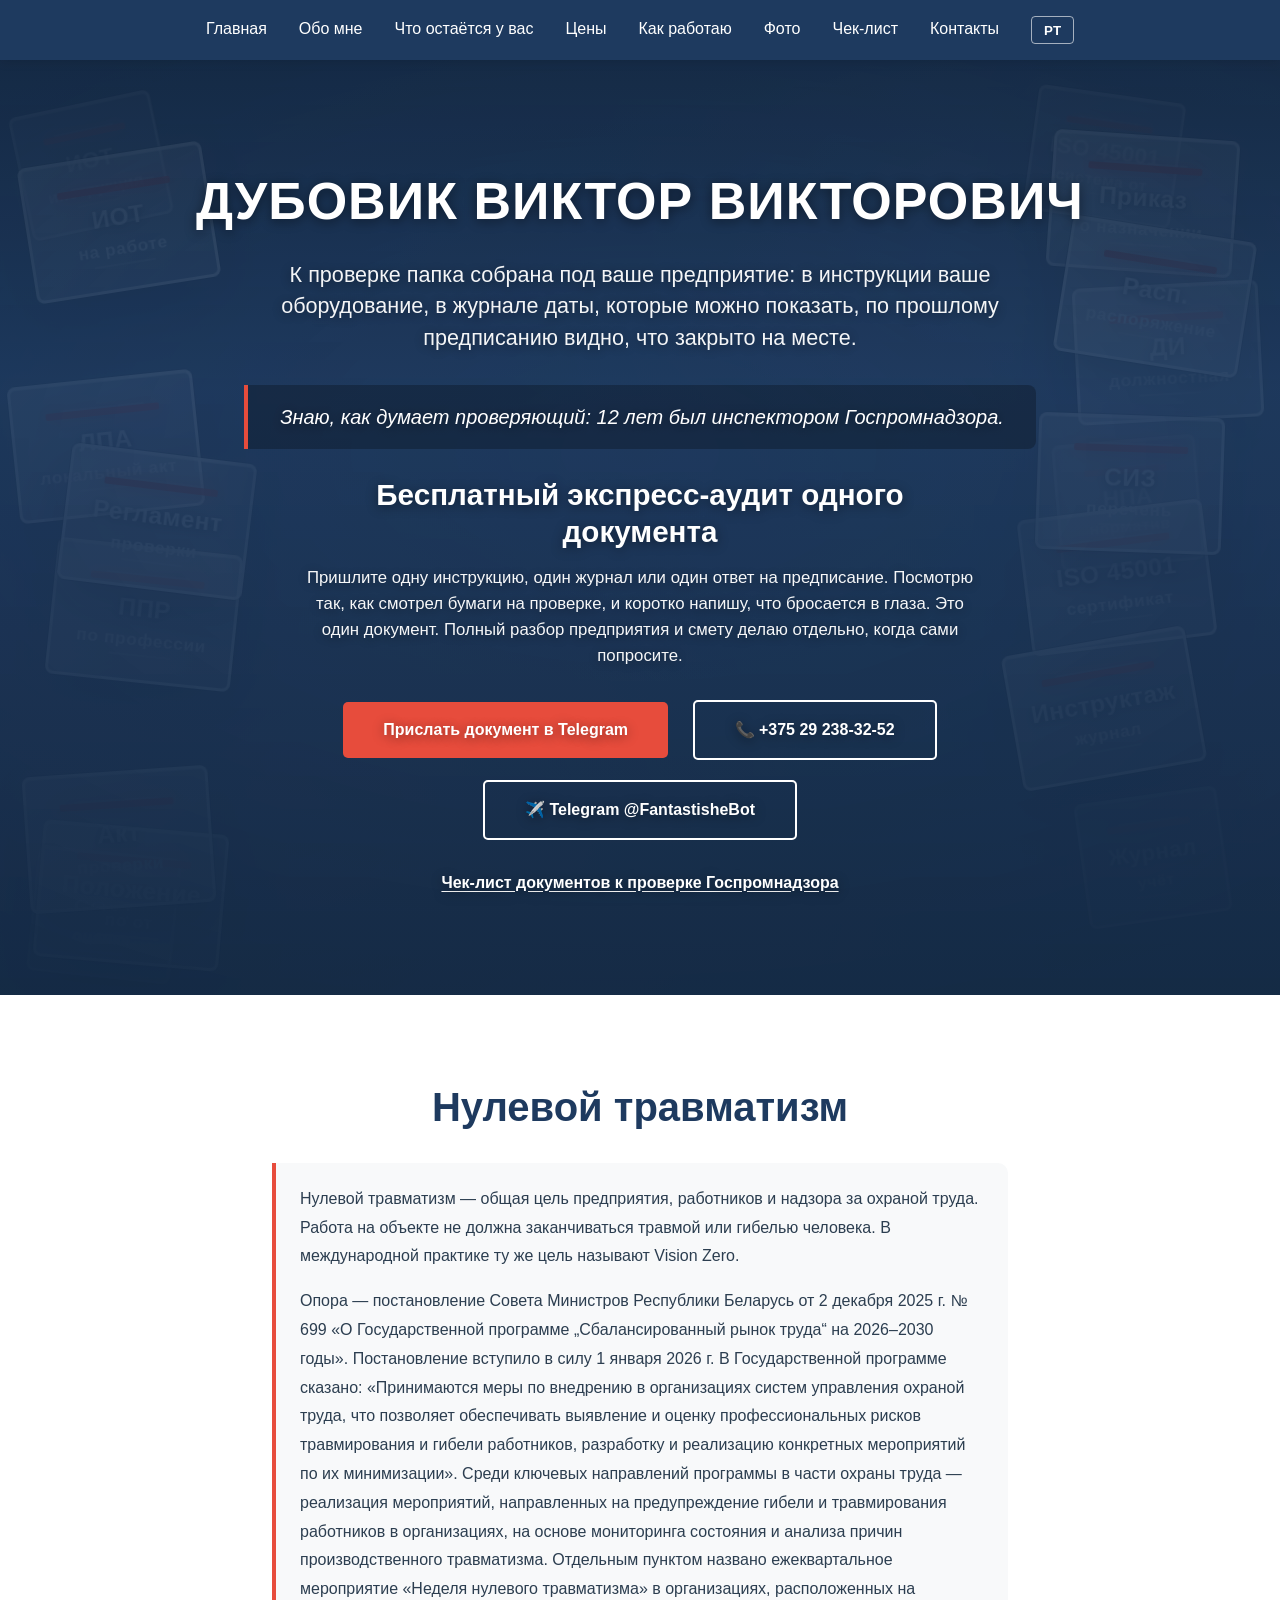
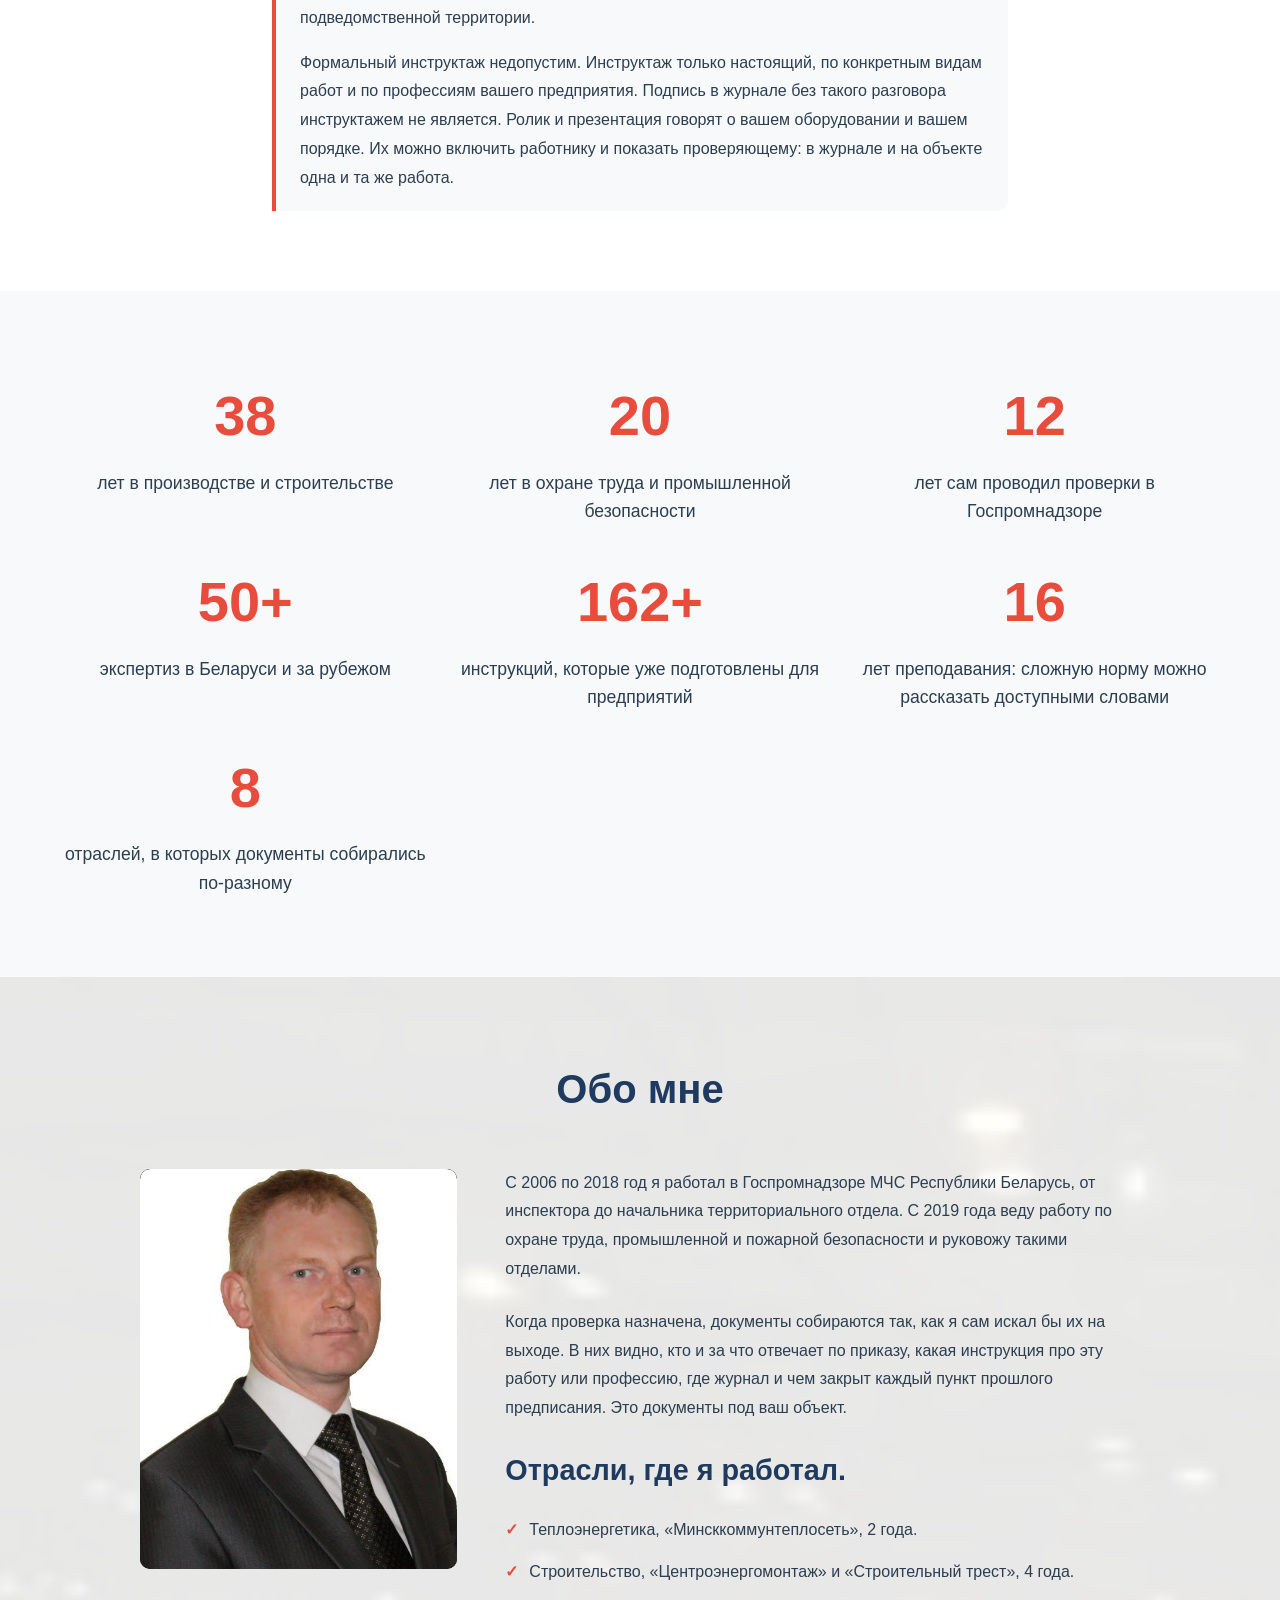
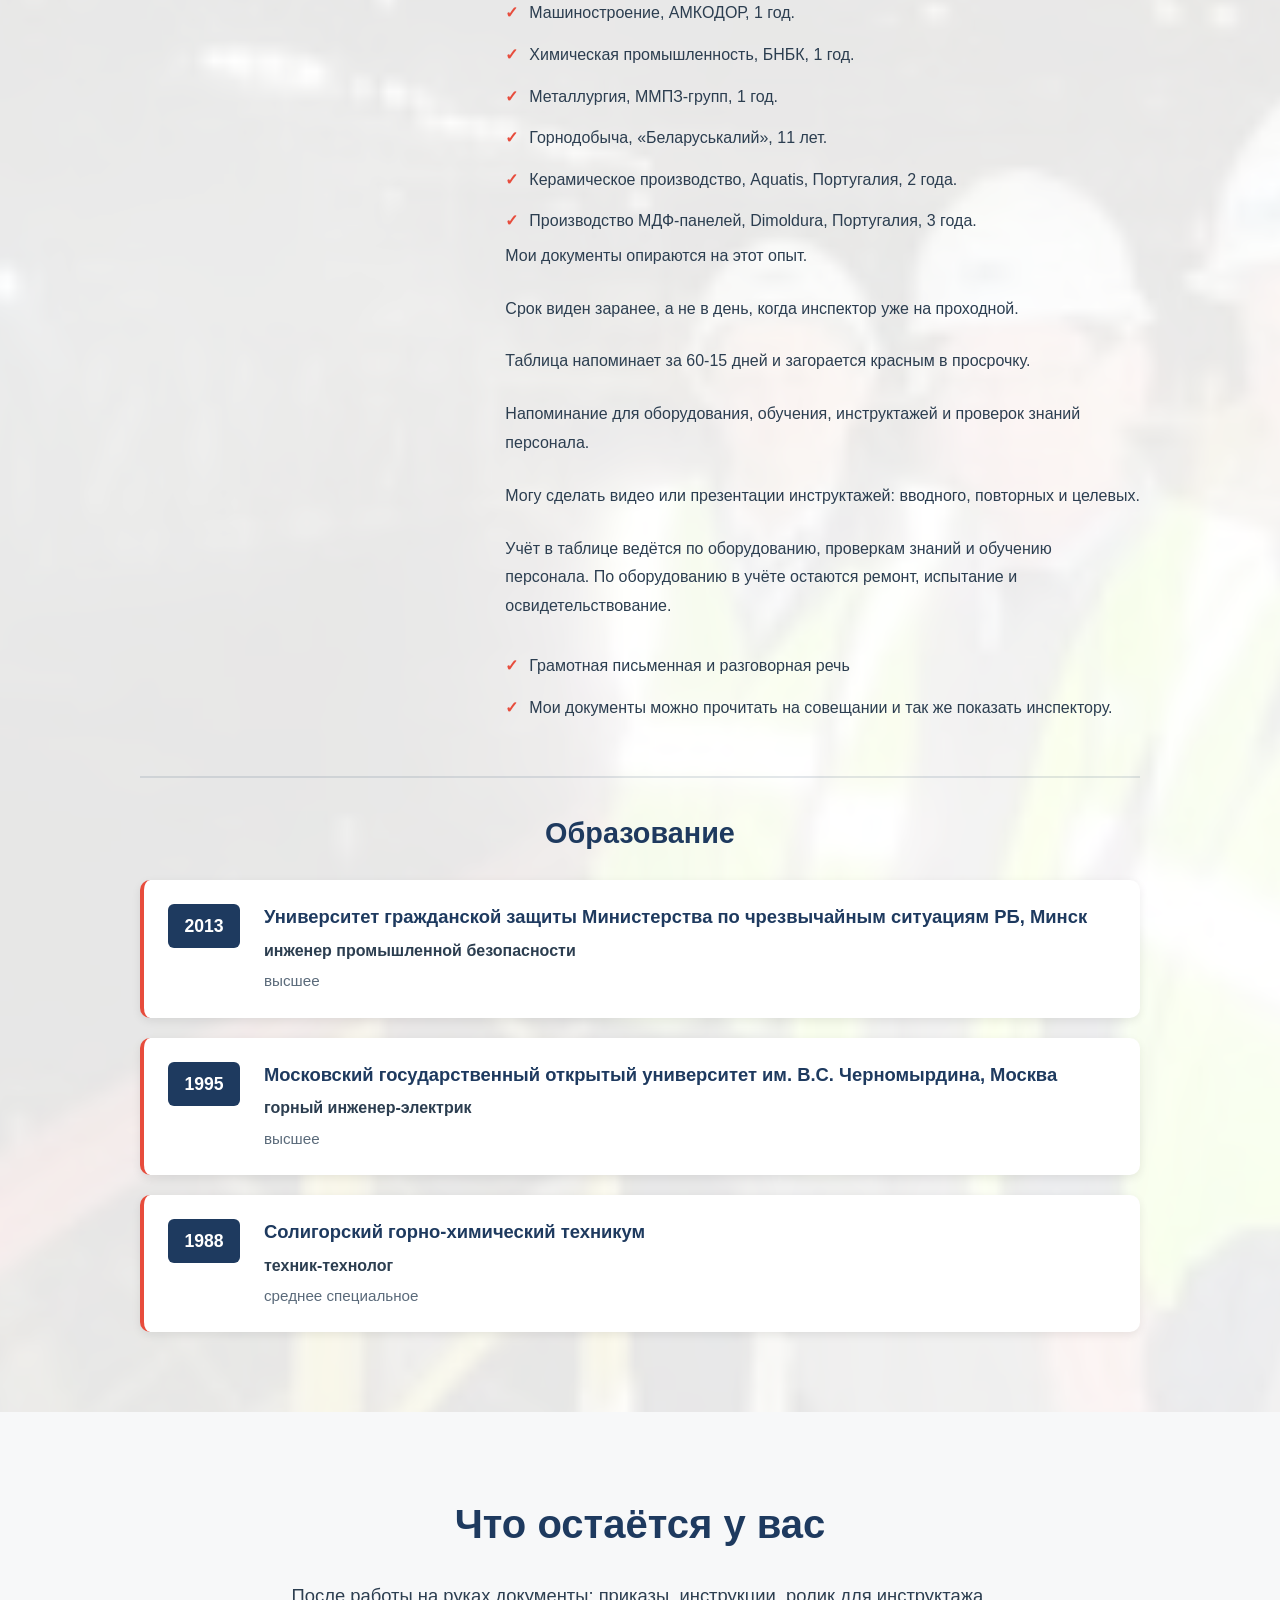
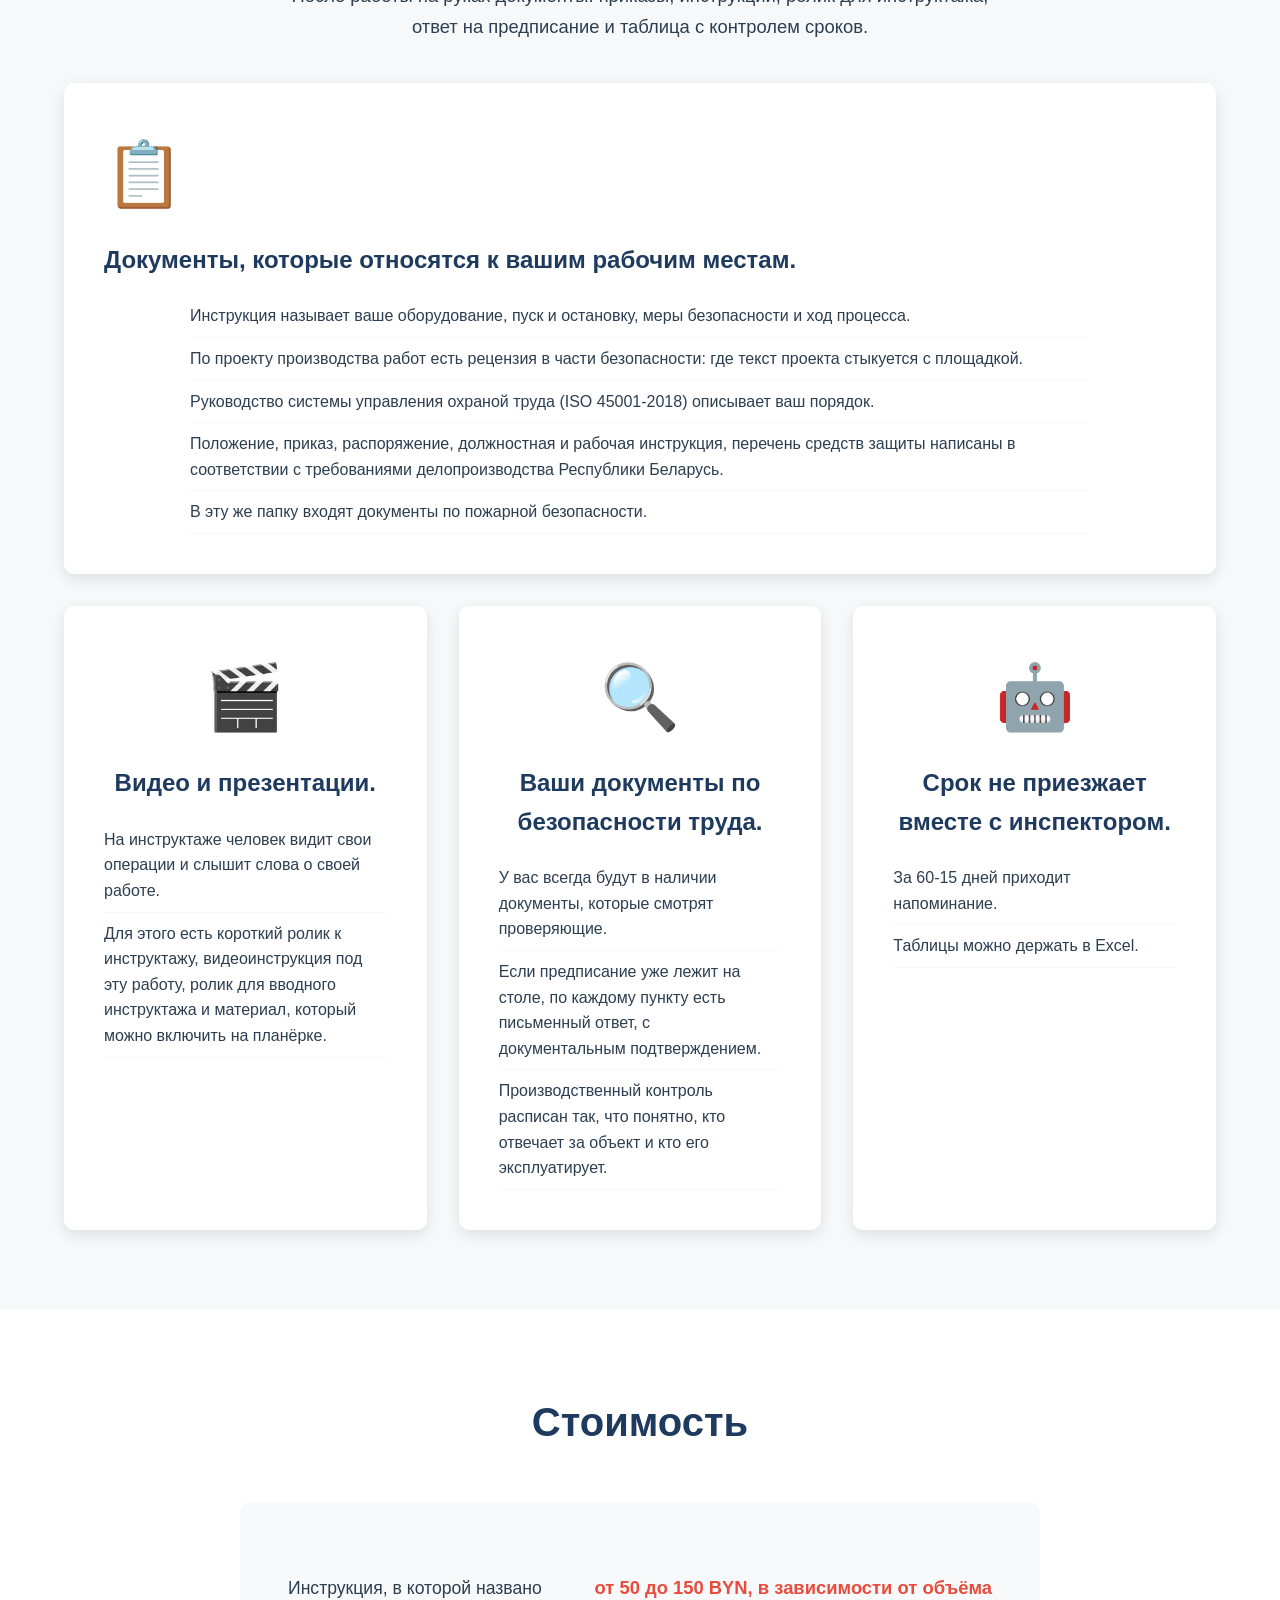
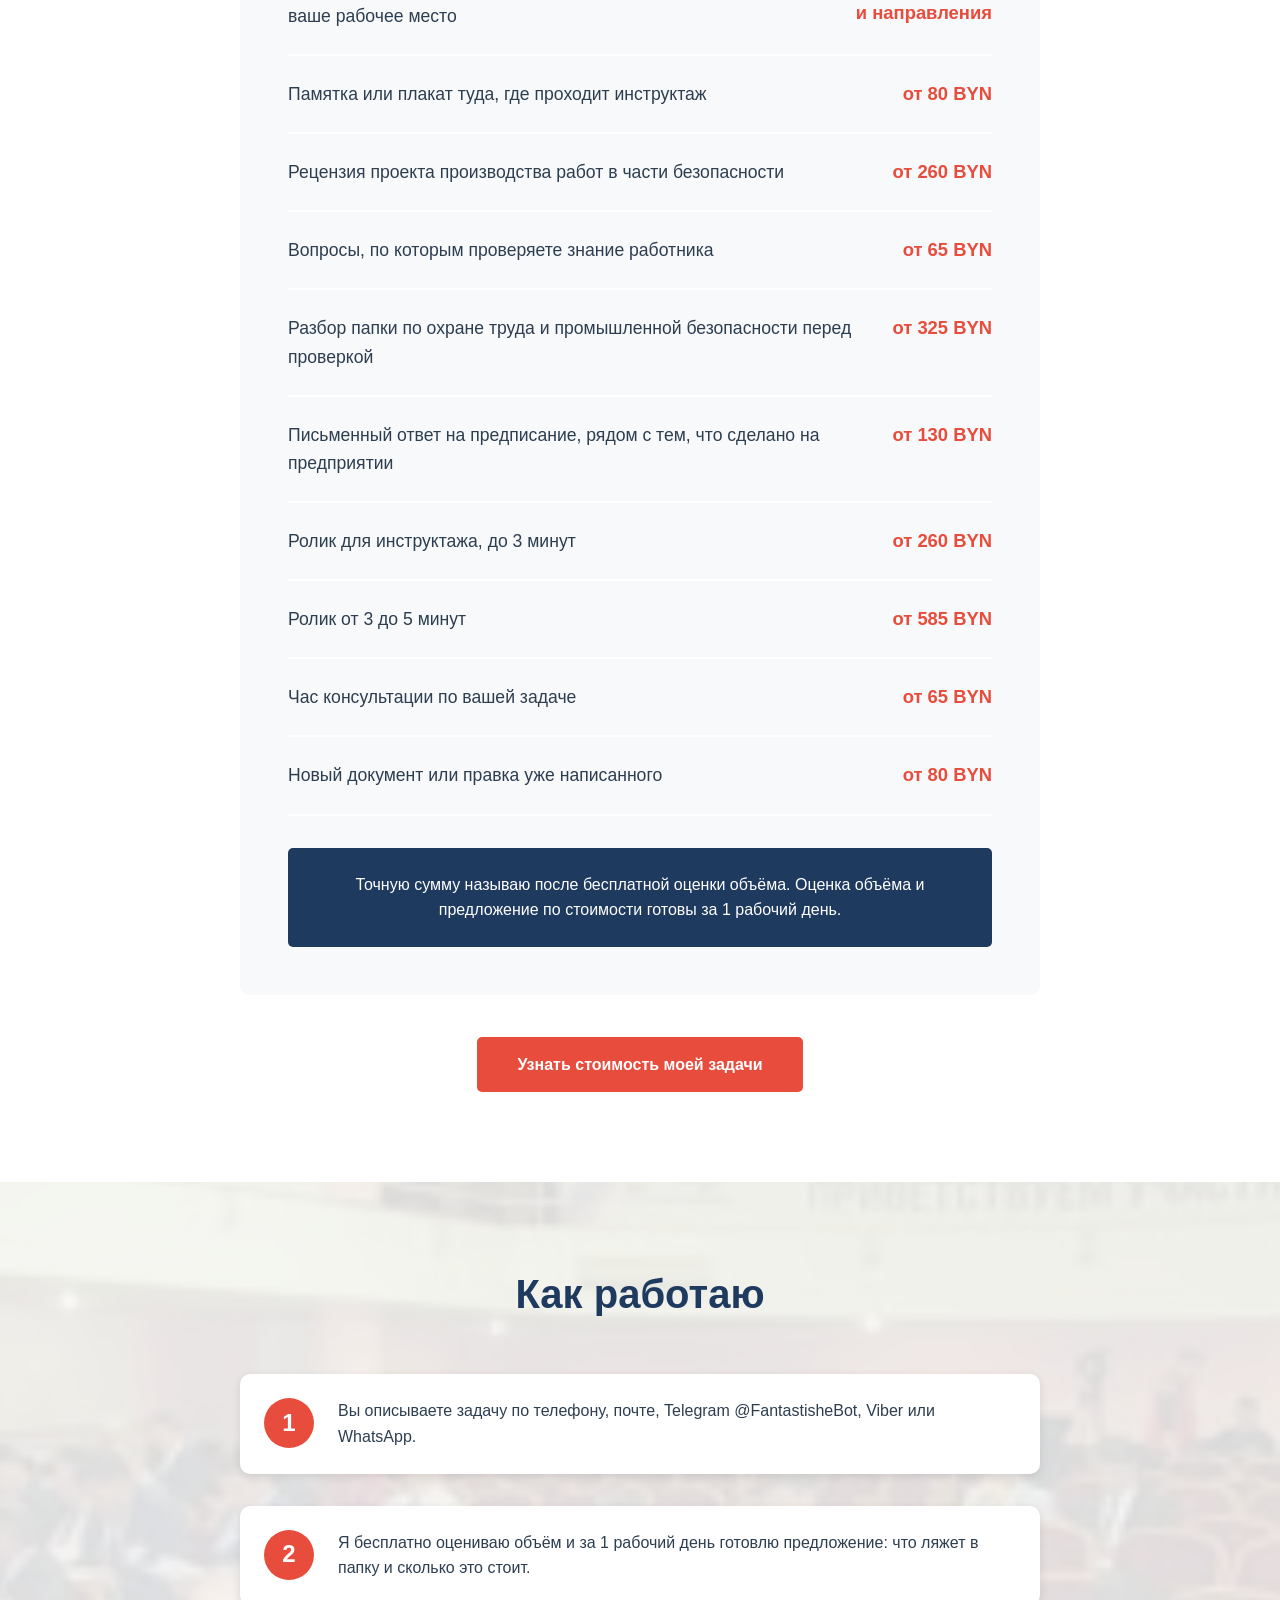
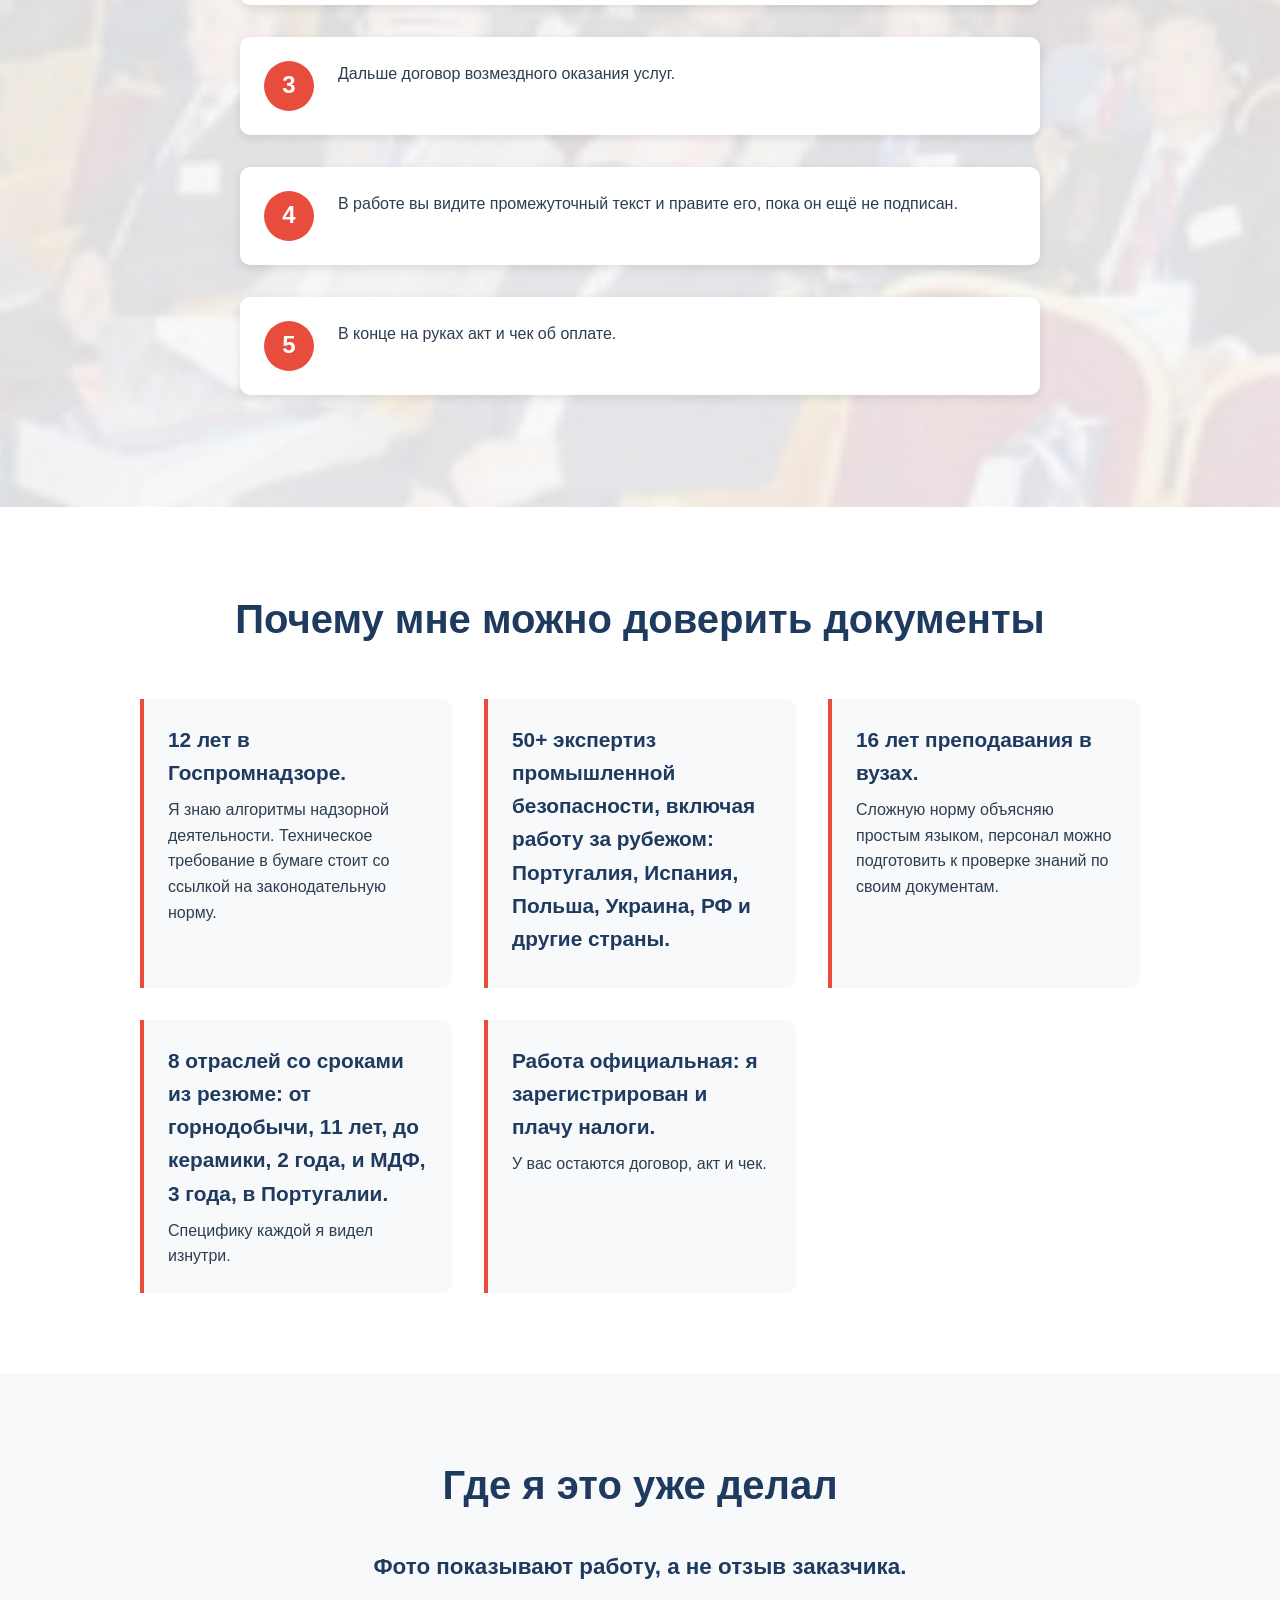
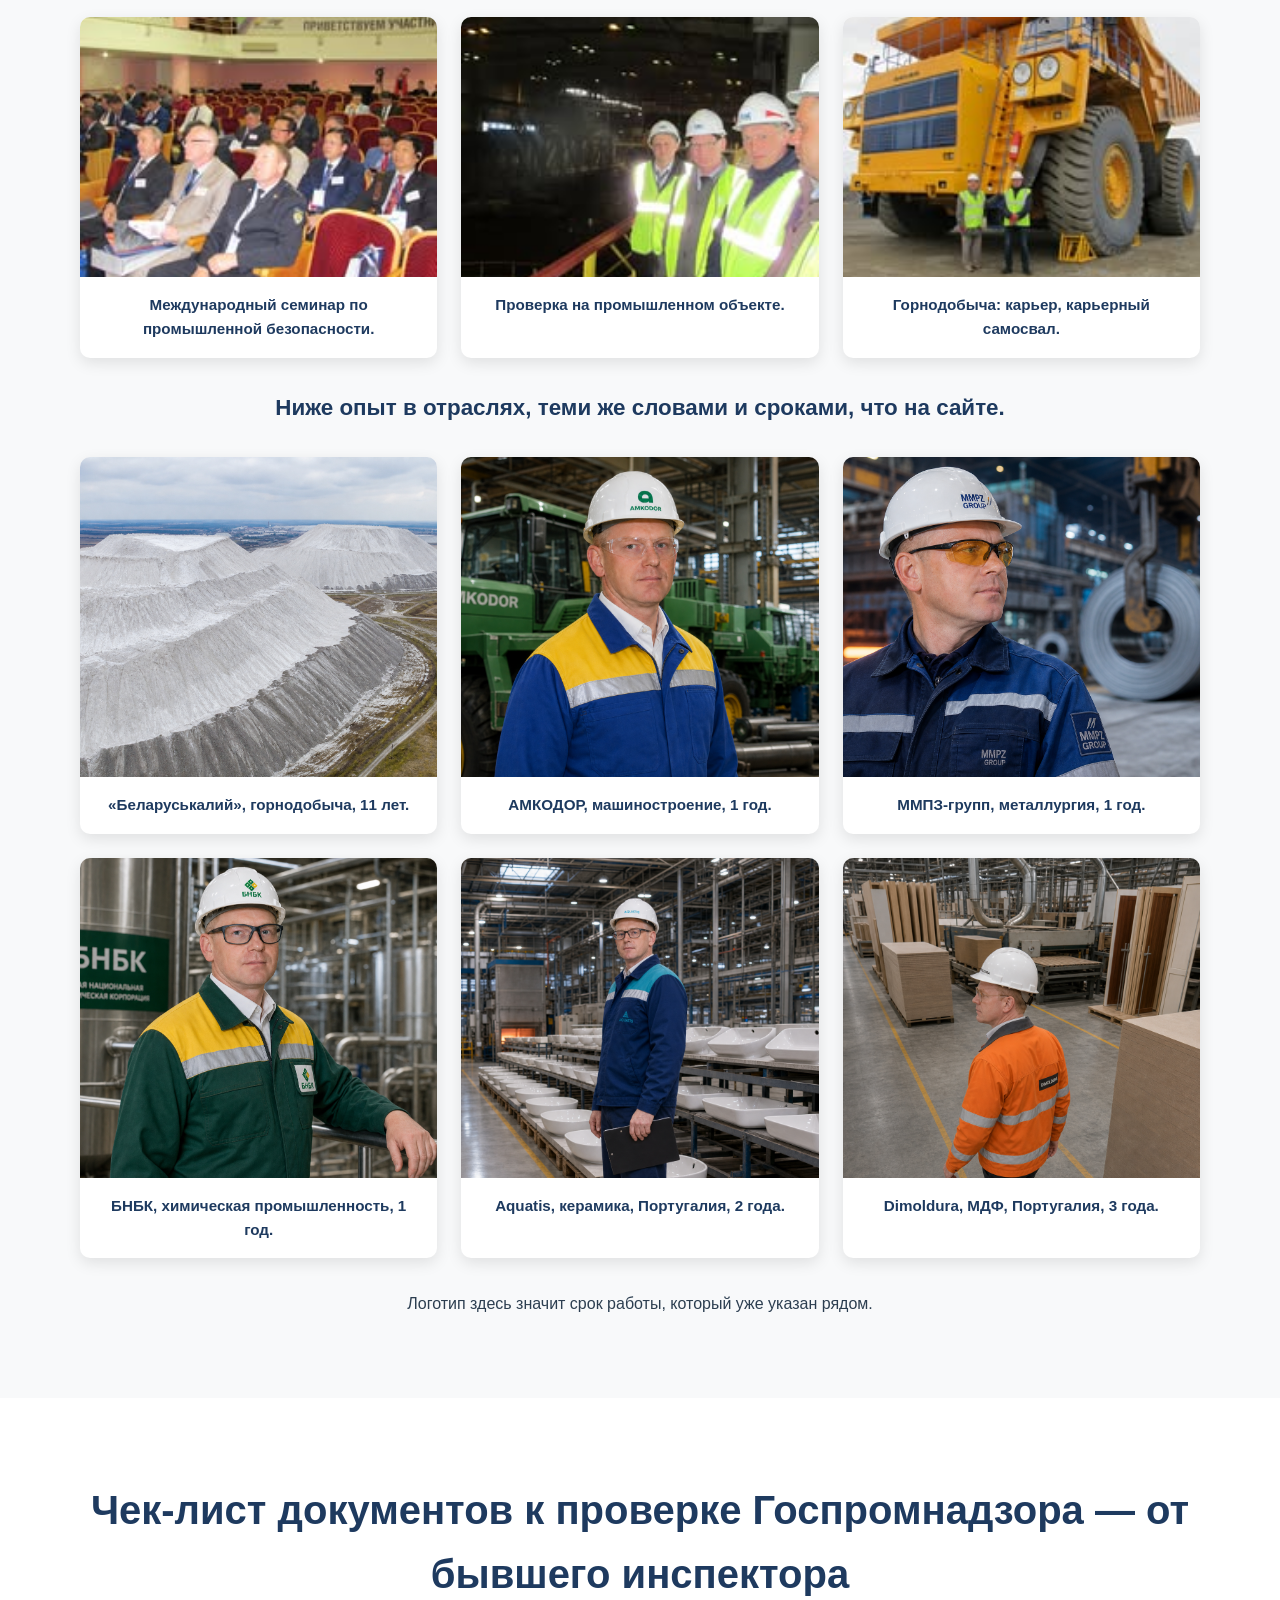
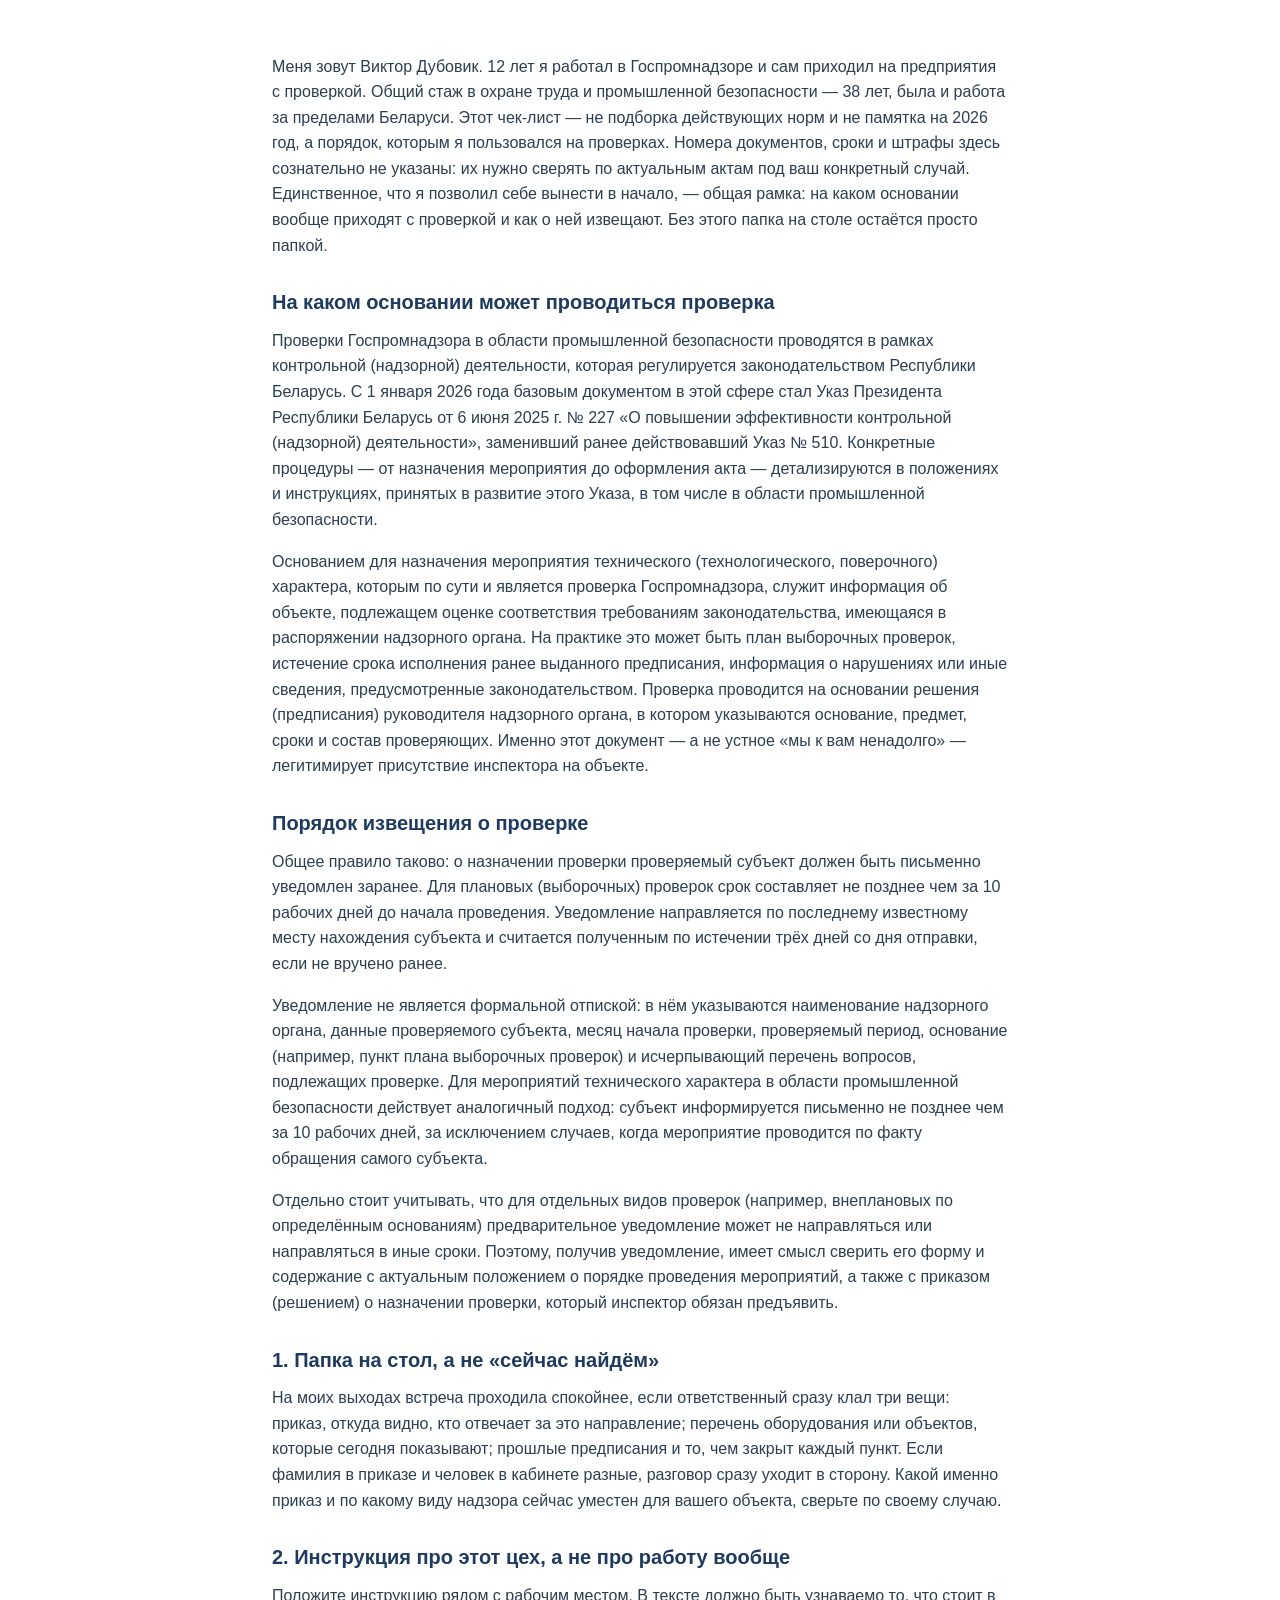
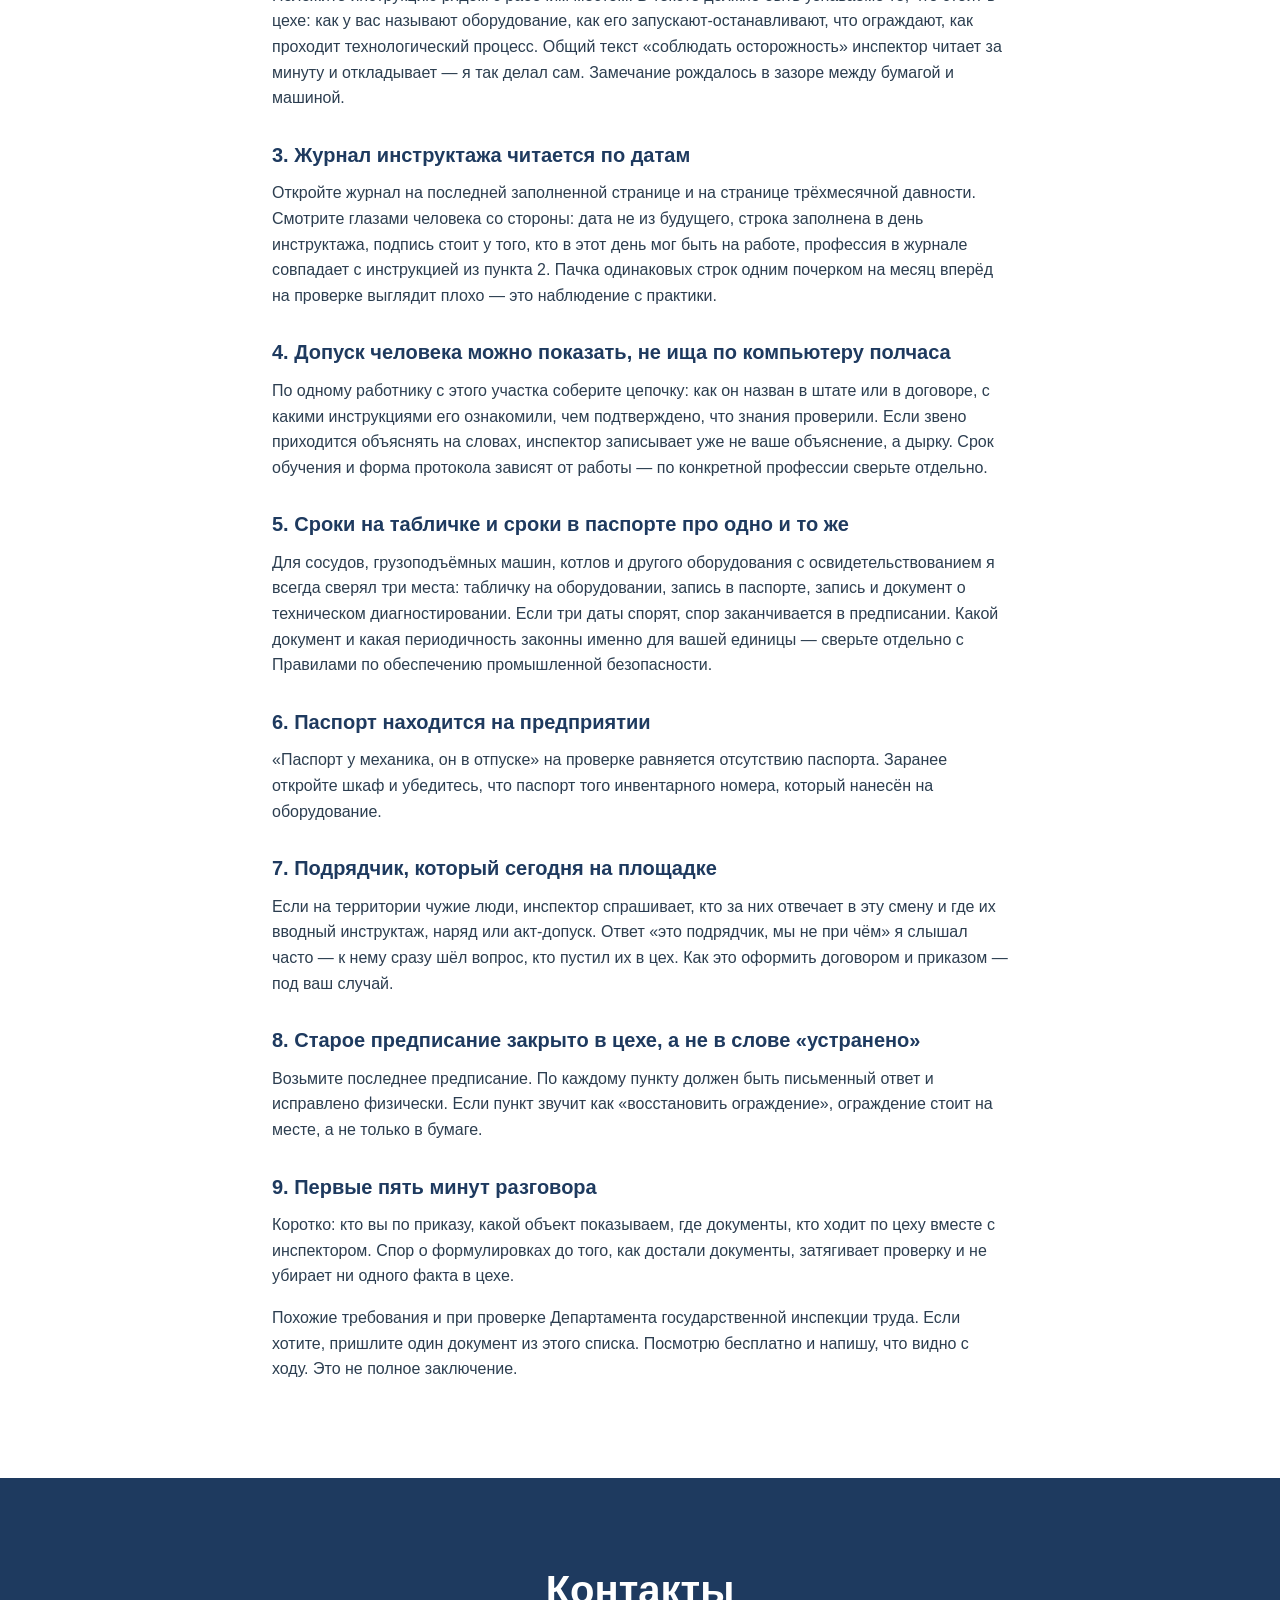
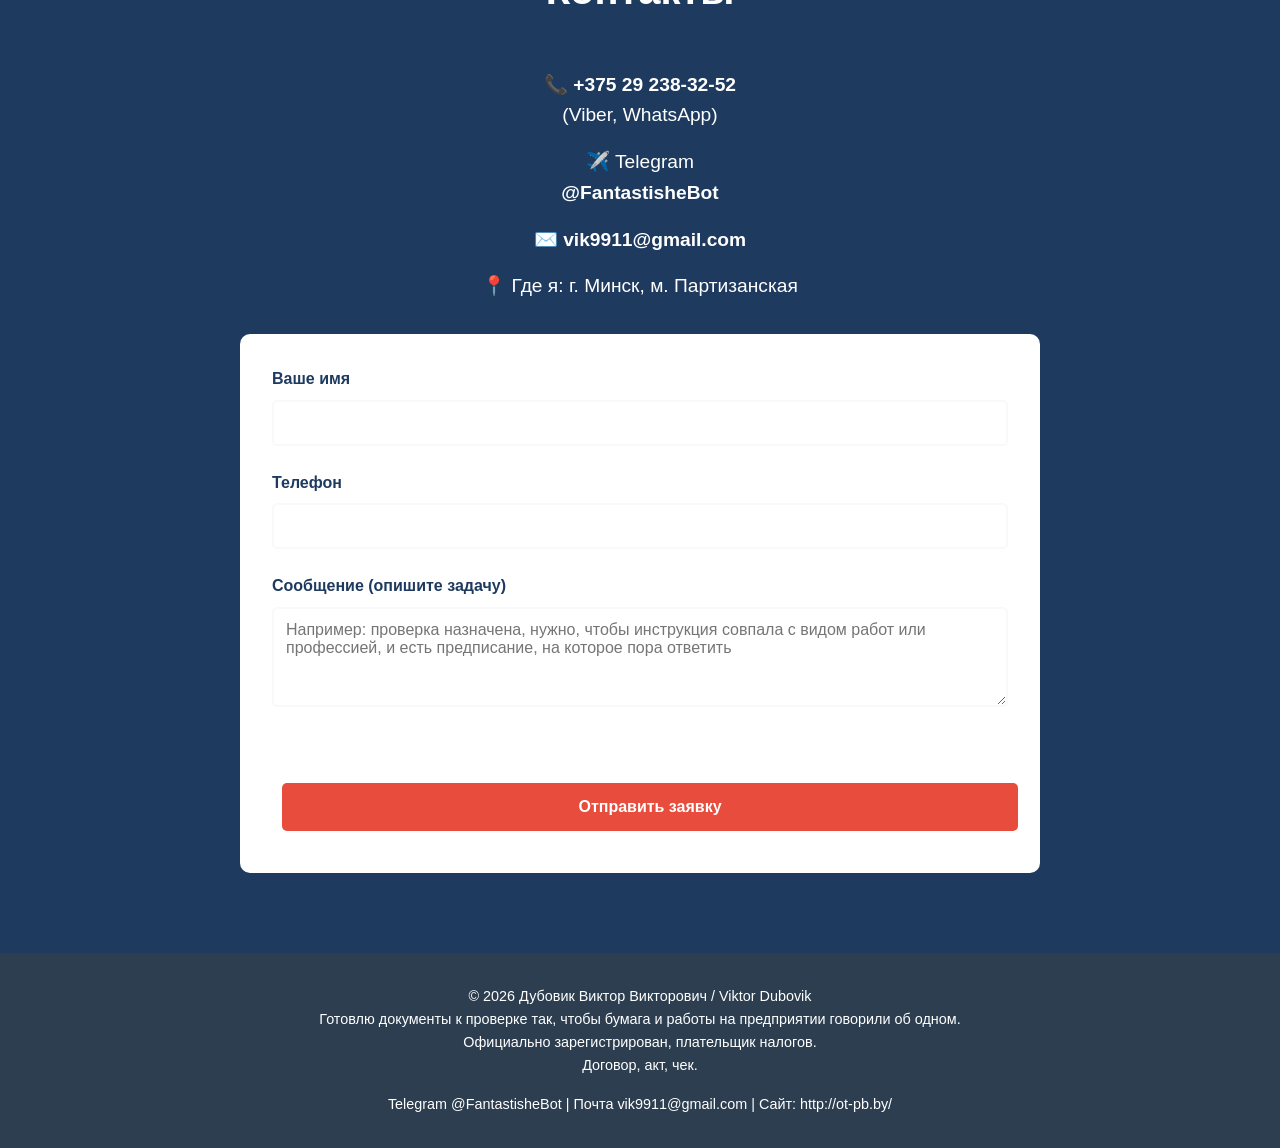
==== commit 936168d5: "Сайт: блок «Нулевой травматизм» сразу после первого экрана. Три абзаца из раздела «Текст для главной" ====
--- a/index.html
+++ b/index.html
@@ -7,7 +7,7 @@
     <title>Дубовик В.В., Минск: папка к проверке совпадает с реальным состоянием предприятия</title>
     <link rel="preload" as="image" href="images/portrait-about.png?v=20260822h">
     <link rel="preload" as="image" href="images/portrait-office.png?v=20260822h">
-    <link rel="stylesheet" href="styles.css?v=20261103a">
+    <link rel="stylesheet" href="styles.css?v=20261103c">
 </head>
 <body>
     <nav>
@@ -81,6 +81,15 @@
             <a href="tel:+375292383252" class="btn btn-outline">📞 +375 29 238-32-52</a>
             <a href="https://t.me/FantastisheBot" target="_blank" rel="noopener" class="btn btn-outline">✈️ Telegram @FantastisheBot</a>
             <p class="hero-article-link"><a href="#checklist">Чек-лист документов к проверке Госпромнадзора</a></p>
+        </div>
+    </section>
+
+    <section class="vision-zero" id="vision-zero">
+        <h2>Нулевой травматизм</h2>
+        <div class="vision-zero-body">
+            <p>Нулевой травматизм — общая цель предприятия, работников и надзора за охраной труда. Работа на объекте не должна заканчиваться травмой или гибелью человека. В международной практике ту же цель называют Vision Zero.</p>
+            <p>Опора — постановление Совета Министров Республики Беларусь от 2 декабря 2025 г. № 699 «О Государственной программе „Сбалансированный рынок труда“ на 2026–2030 годы». Постановление вступило в силу 1 января 2026 г. В Государственной программе сказано: «Принимаются меры по внедрению в организациях систем управления охраной труда, что позволяет обеспечивать выявление и оценку профессиональных рисков травмирования и гибели работников, разработку и реализацию конкретных мероприятий по их минимизации». Среди ключевых направлений программы в части охраны труда — реализация мероприятий, направленных на предупреждение гибели и травмирования работников в организациях, на основе мониторинга состояния и анализа причин производственного травматизма. Отдельным пунктом названо ежеквартальное мероприятие «Неделя нулевого травматизма» в организациях, расположенных на подведомственной территории.</p>
+            <p>Формальный инструктаж недопустим. Инструктаж только настоящий, по конкретным видам работ и по профессиям вашего предприятия. Подпись в журнале без такого разговора инструктажем не является. Ролик и презентация говорят о вашем оборудовании и вашем порядке. Их можно включить работнику и показать проверяющему: в журнале и на объекте одна и та же работа.</p>
         </div>
     </section>
 
--- a/styles.css
+++ b/styles.css
@@ -1238,4 +1238,9 @@
 .checklist-body p{margin:0 0 1rem}
 .checklist-end{font-weight:600}
 .checklist-cta{margin-top:1.25rem}
+.vision-zero{background:var(--white);scroll-margin-top:5.5rem}
+.vision-zero h2{margin-bottom:1.5rem}
+.vision-zero-body{max-width:46rem;margin:0 auto;text-align:left;background:var(--light);border-left:4px solid var(--accent);border-radius:0 10px 10px 0;padding:1.35rem 1.5rem 1.15rem}
+.vision-zero-body p{margin:0 0 1rem;line-height:1.8}
+.vision-zero-body p:last-child{margin-bottom:0}
 @media(max-width:768px){.gallery-item img,.gallery-grid-brands .gallery-item img{height:220px}.gallery-item--text{min-height:220px}}
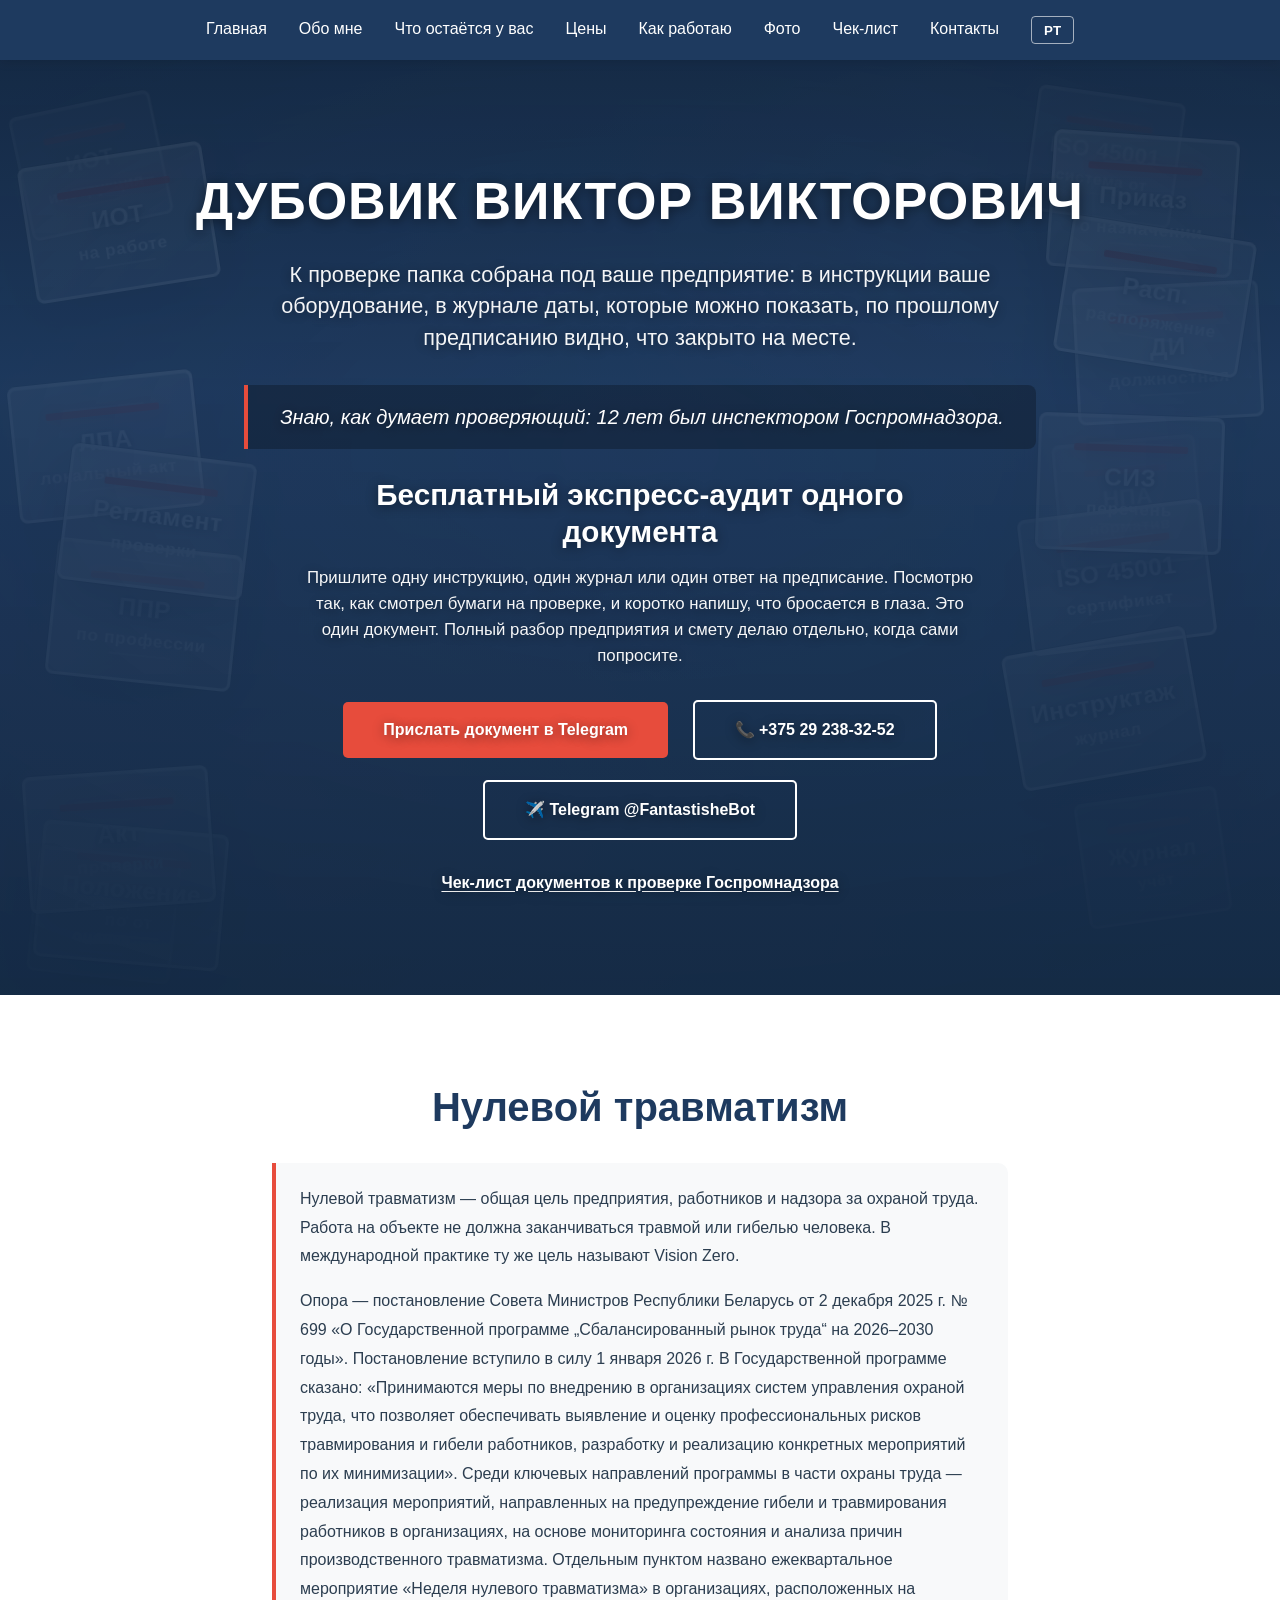
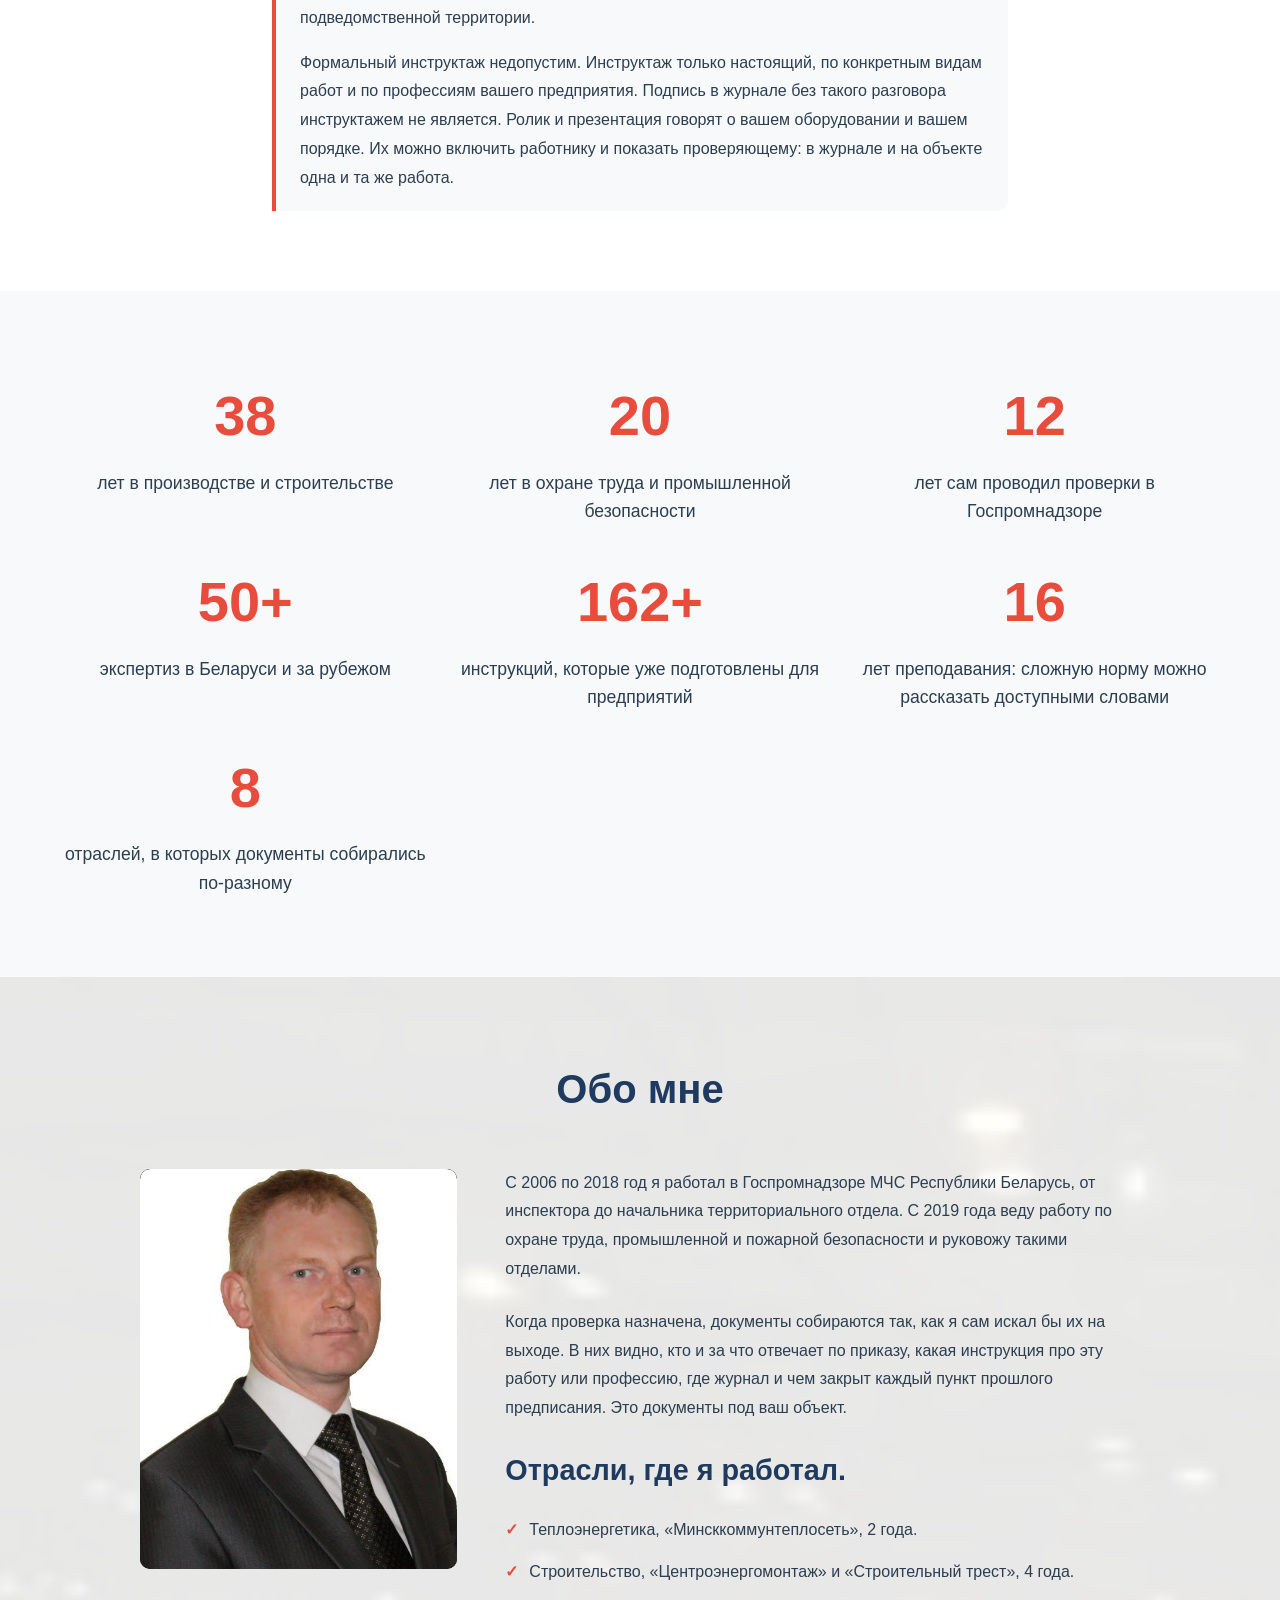
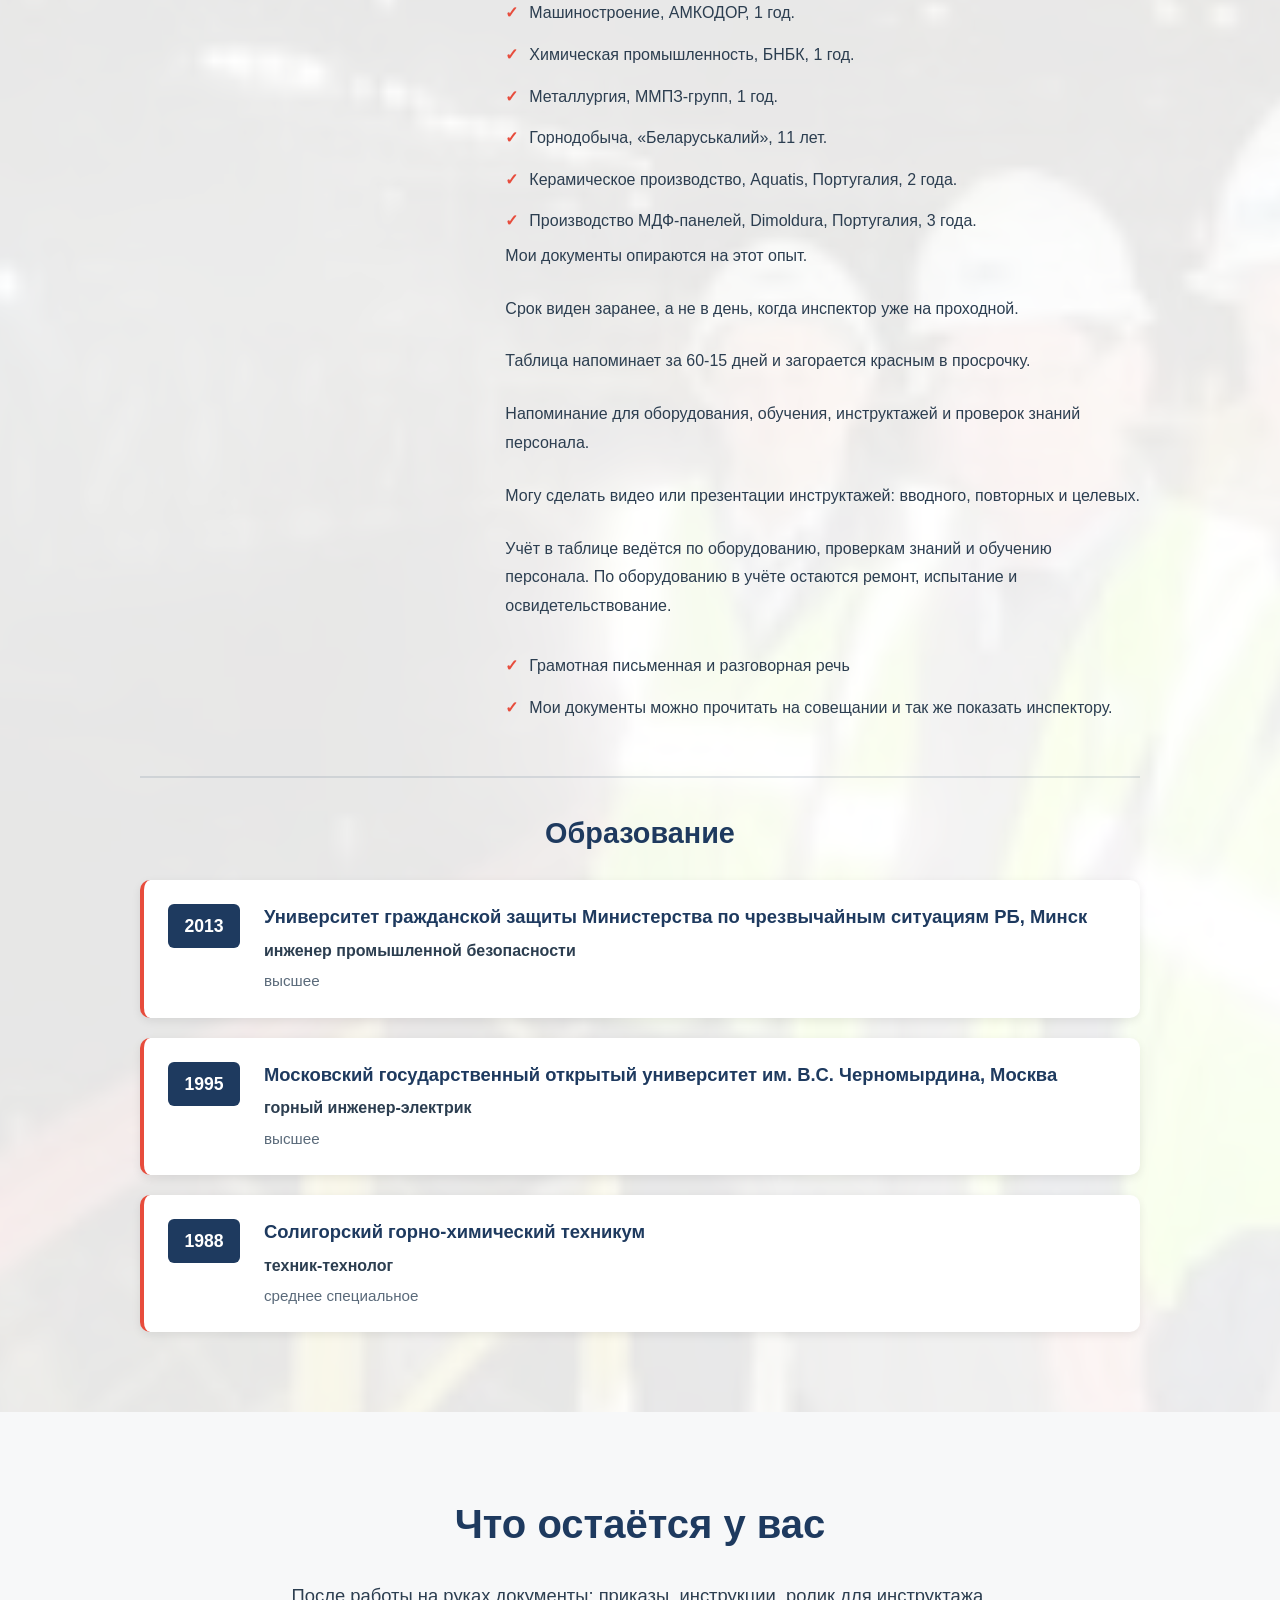
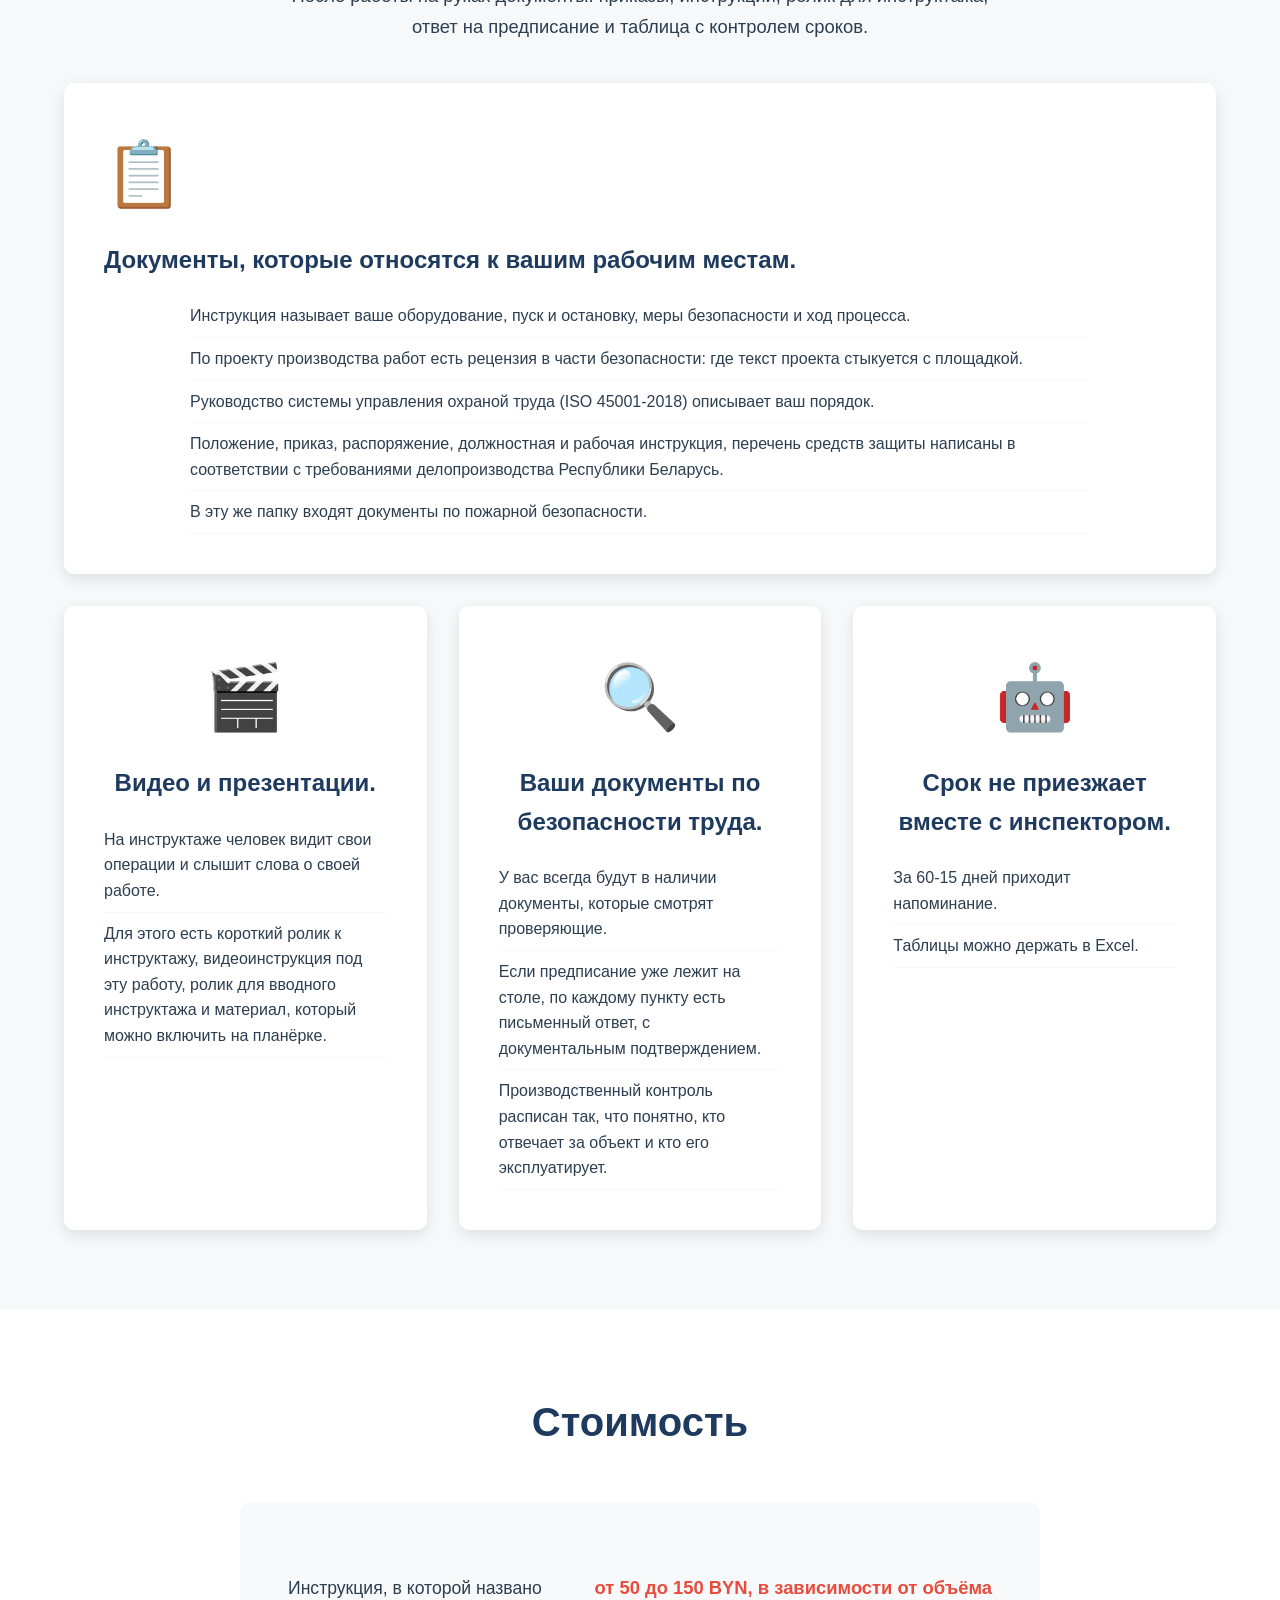
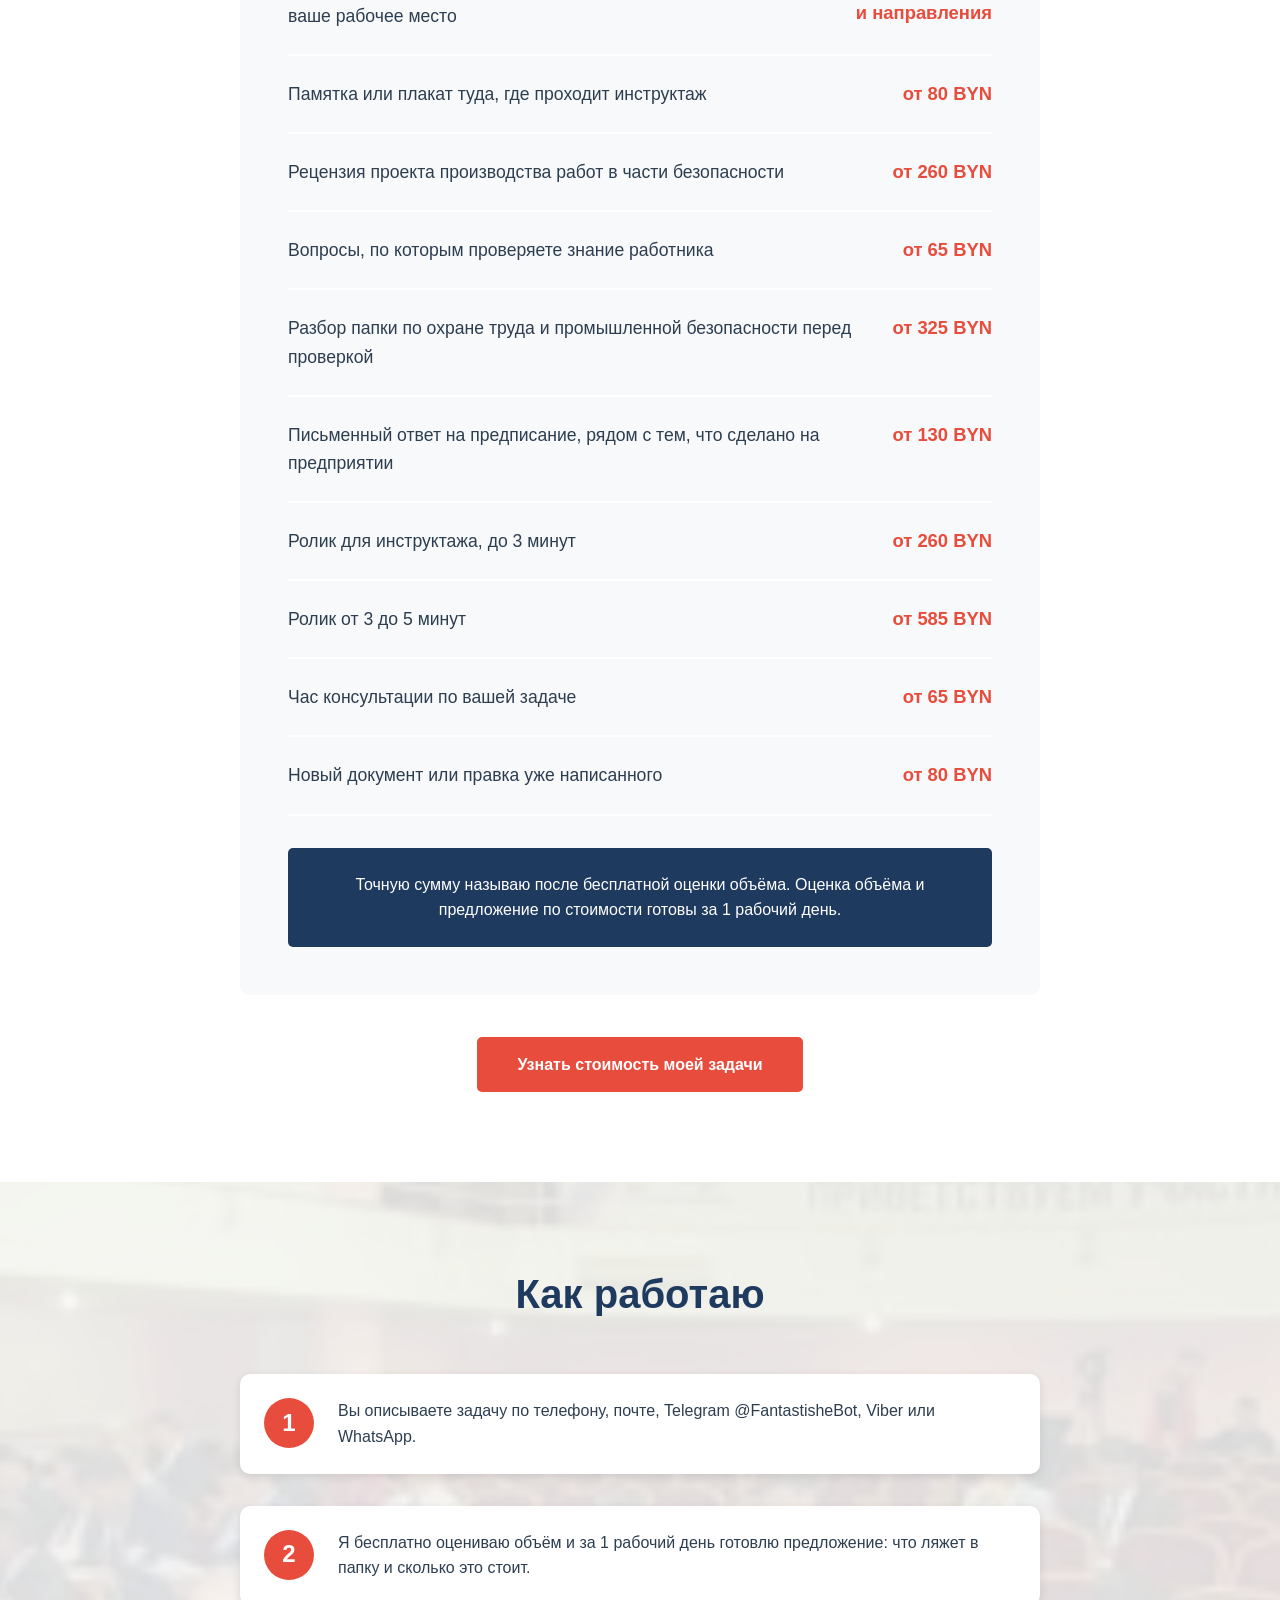
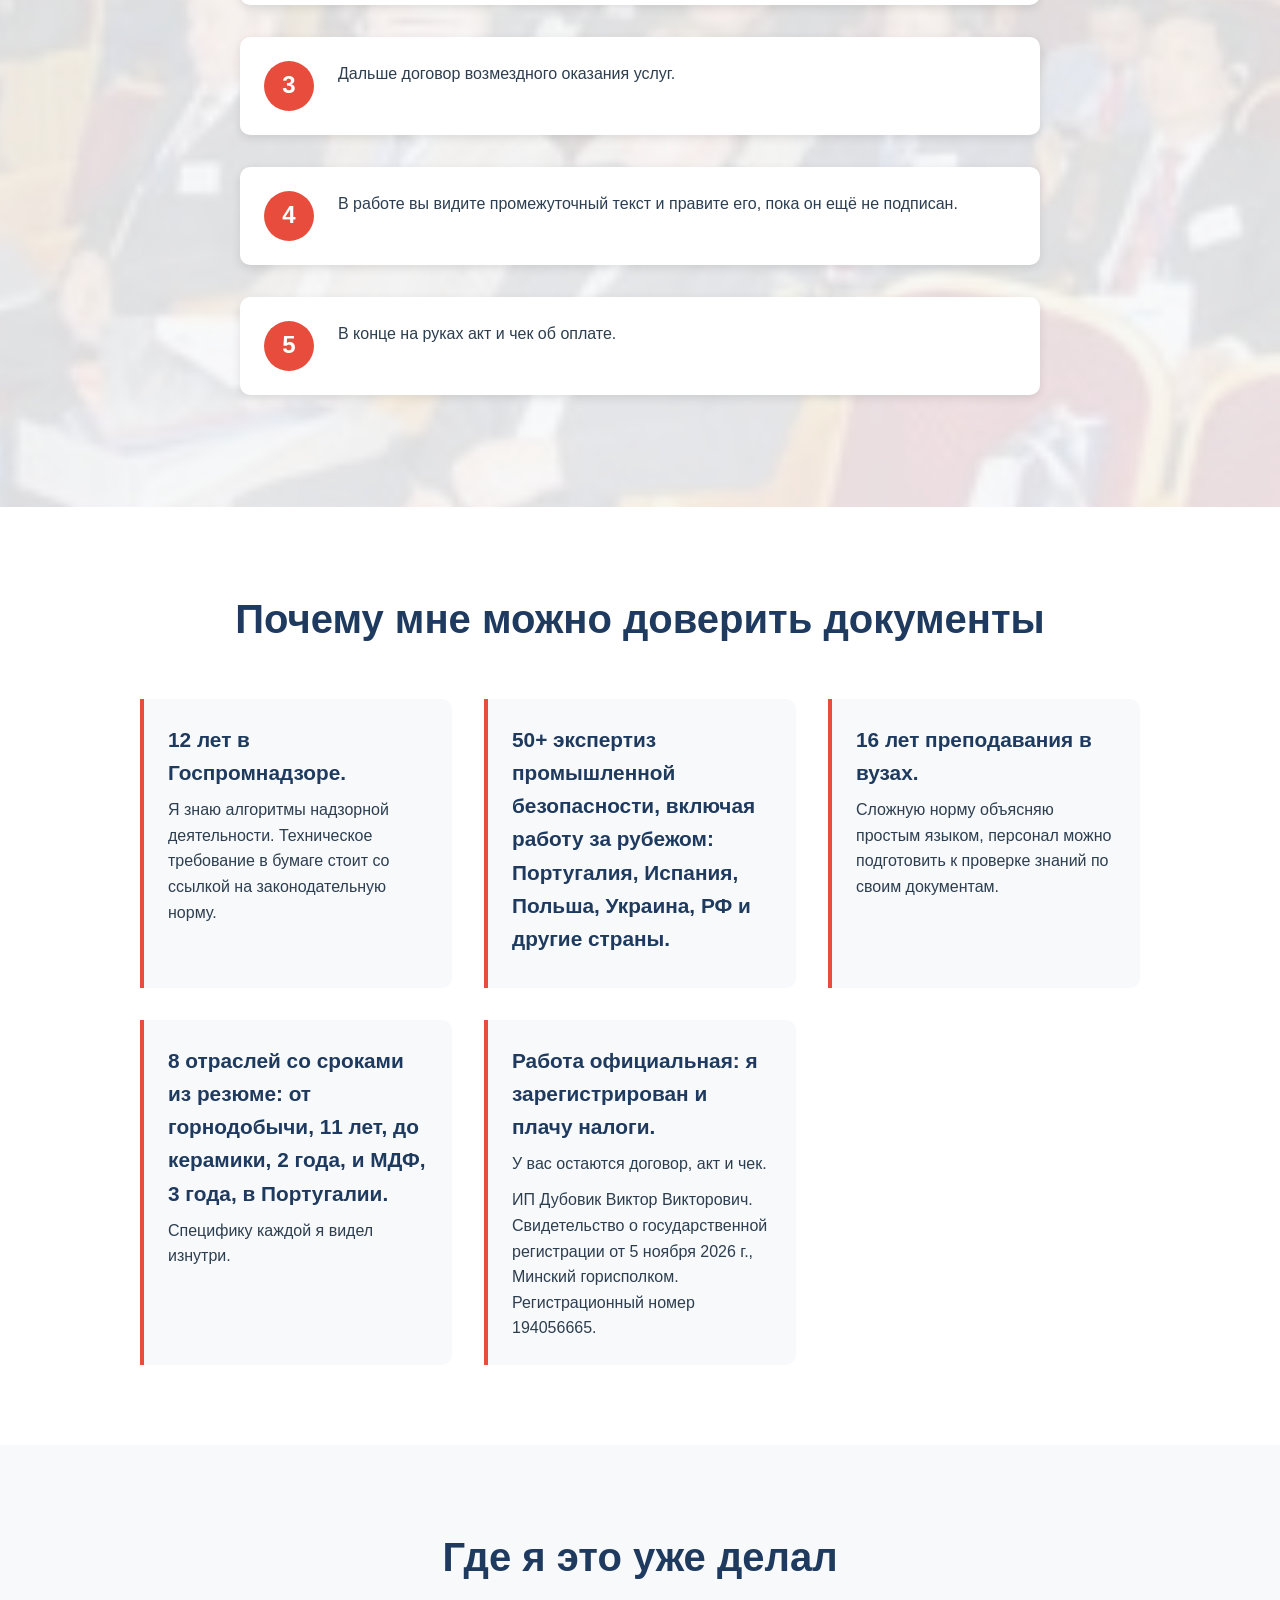
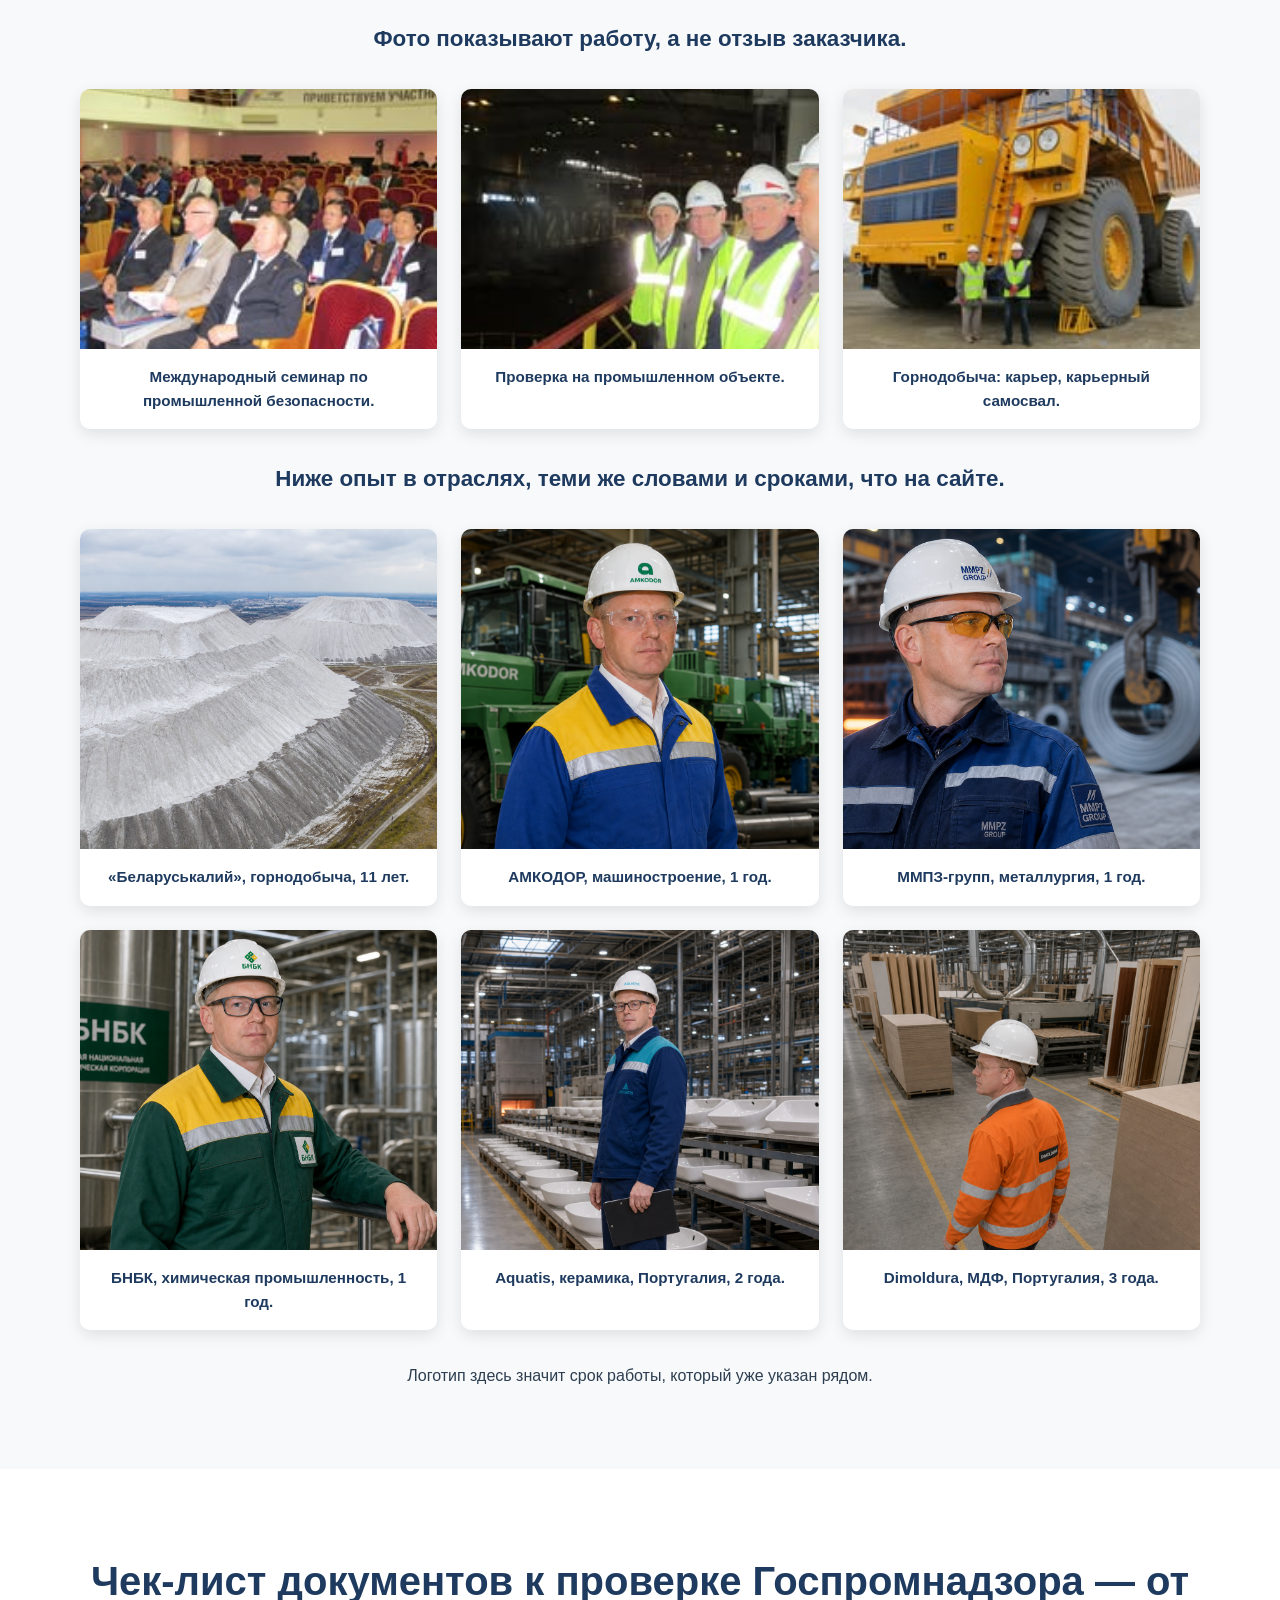
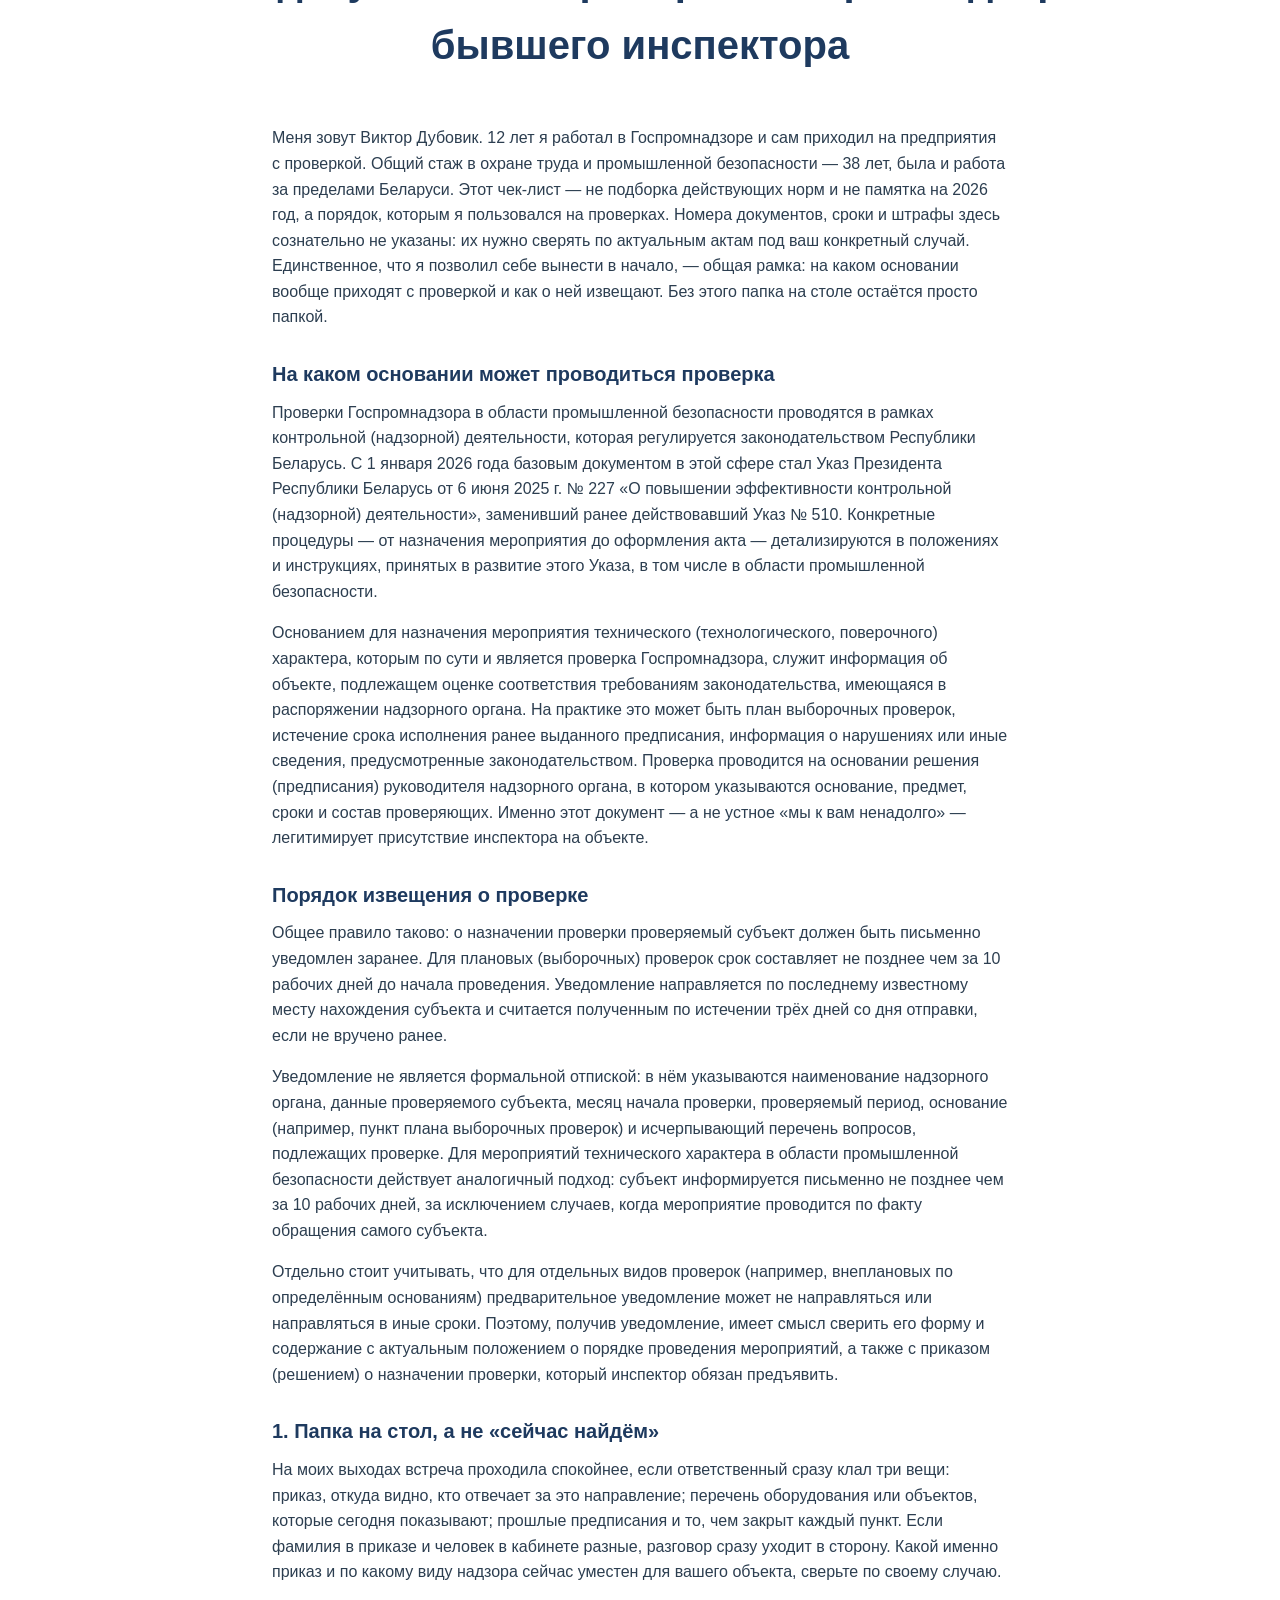
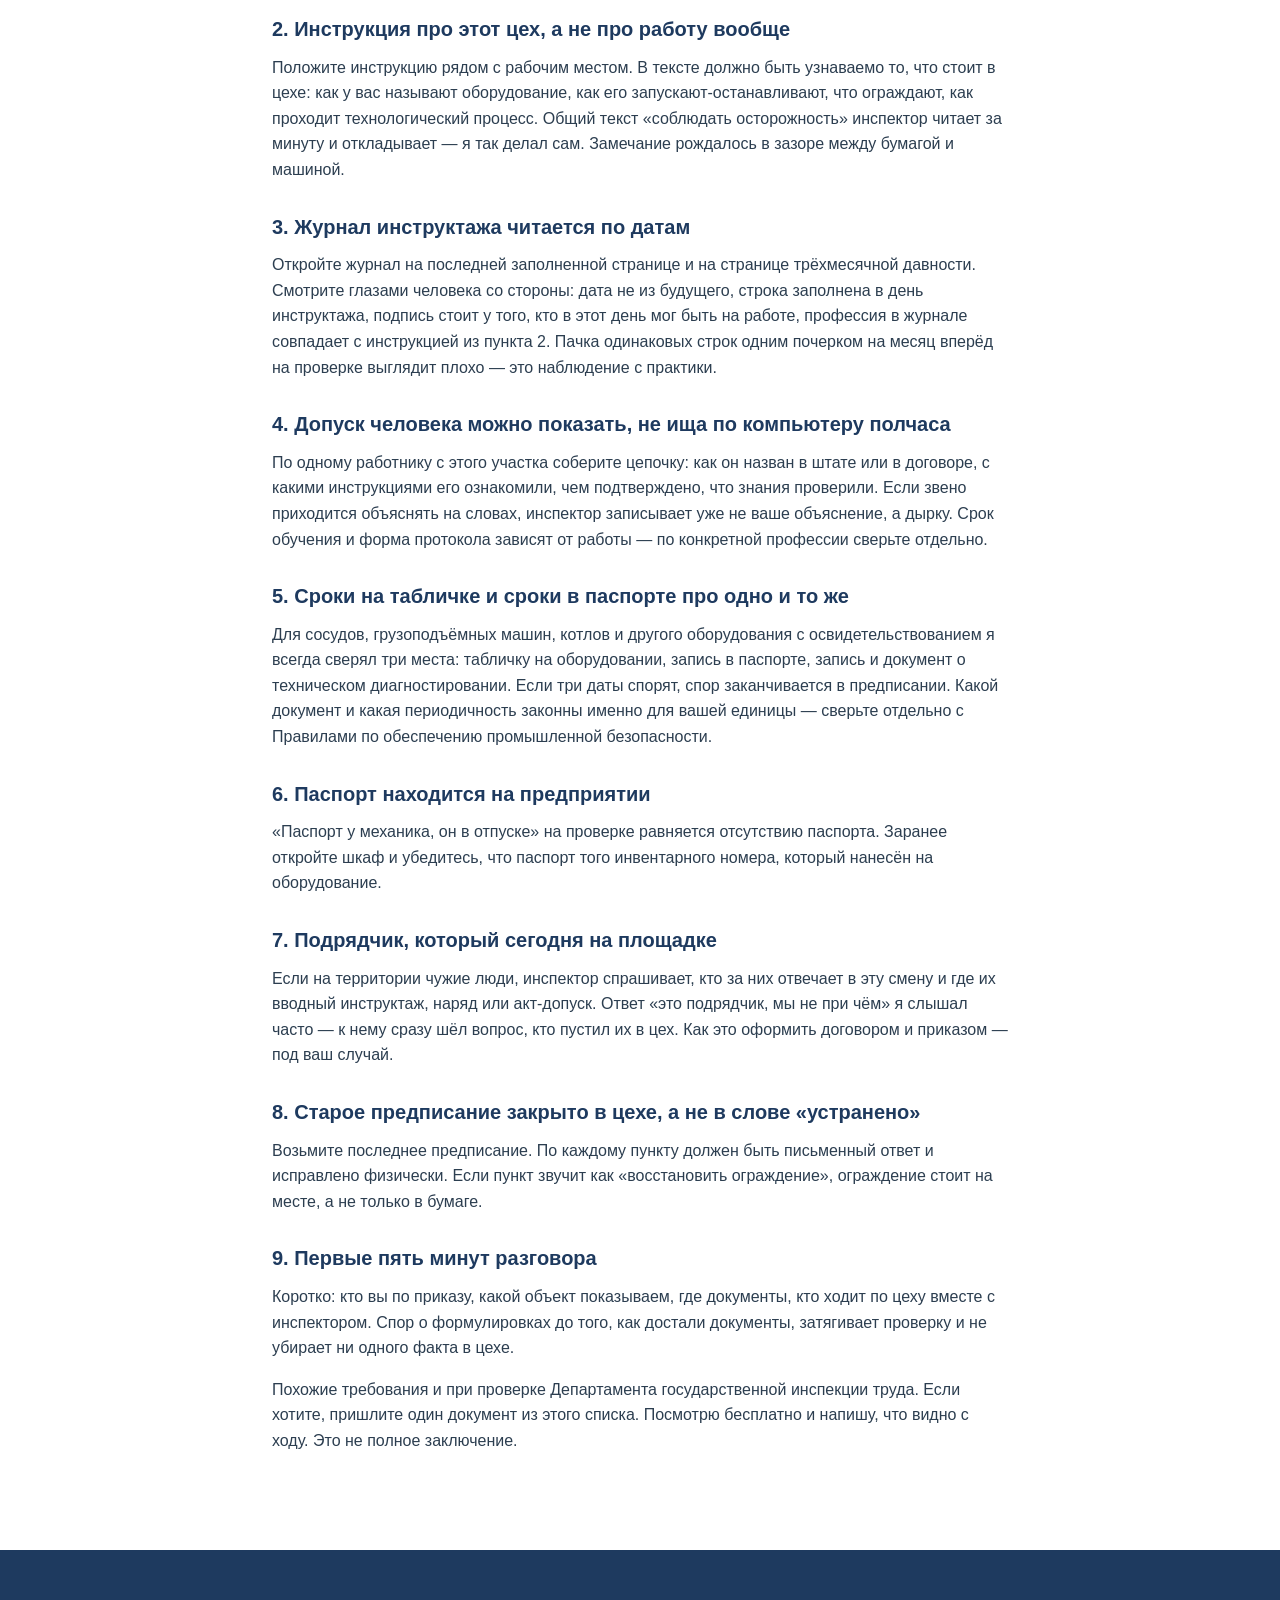
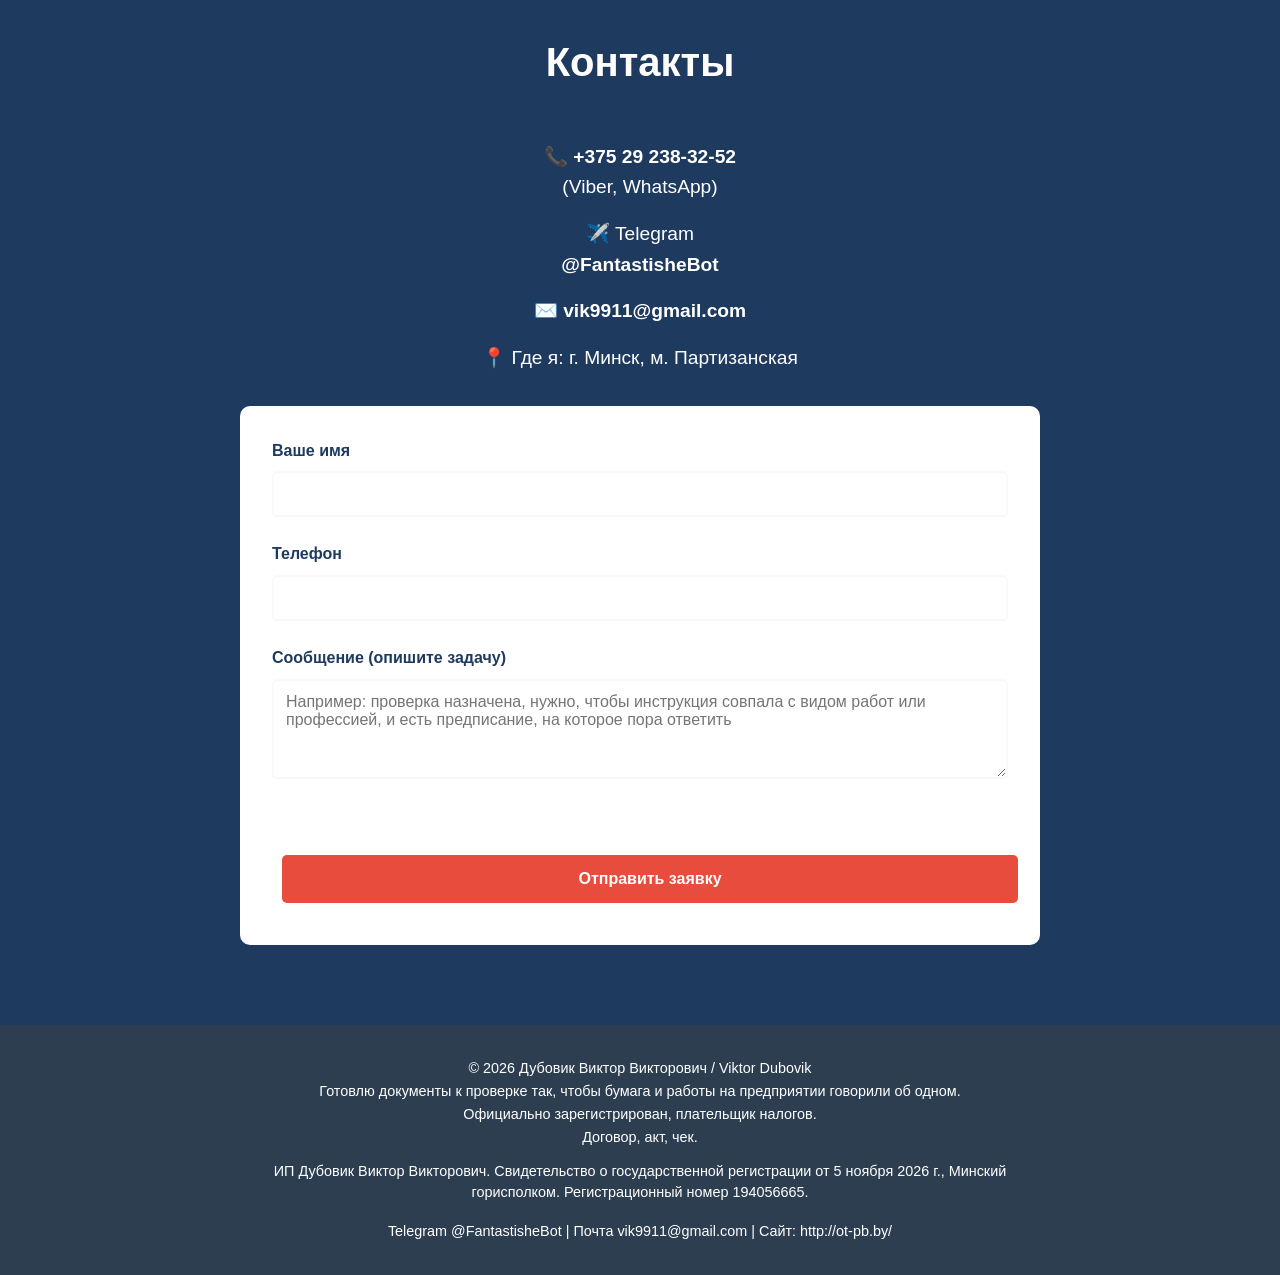
==== commit 66b22995: "Сайт: реквизиты свидетельства ИП в подвале и в блоке доверия, новая визитка. Co-authored-by: gogi-en" ====
--- a/index.html
+++ b/index.html
@@ -7,7 +7,7 @@
     <title>Дубовик В.В., Минск: папка к проверке совпадает с реальным состоянием предприятия</title>
     <link rel="preload" as="image" href="images/portrait-about.png?v=20260822h">
     <link rel="preload" as="image" href="images/portrait-office.png?v=20260822h">
-    <link rel="stylesheet" href="styles.css?v=20261103c">
+    <link rel="stylesheet" href="styles.css?v=20261106a">
 </head>
 <body>
     <nav>
@@ -277,7 +277,7 @@
             <div class="why-item"><h3 data-i18n="why2t"></h3></div>
             <div class="why-item"><h3 data-i18n="why3t"></h3><p data-i18n="why3p"></p></div>
             <div class="why-item"><h3 data-i18n="why4t"></h3><p data-i18n="why4p"></p></div>
-            <div class="why-item"><h3 data-i18n="why5t"></h3><p data-i18n="why5p"></p></div>
+            <div class="why-item"><h3 data-i18n="why5t"></h3><p data-i18n="why5p"></p><p class="why-reg" data-i18n="regCertificate"></p></div>
         </div>
     </section>
 
@@ -394,6 +394,7 @@
         <p>© 2026 Дубовик Виктор Викторович / Viktor Dubovik</p>
         <p data-i18n="footerRole"></p>
         <p><span data-i18n="footerLegal"></span><br><span data-i18n="footerLegal2"></span></p>
+        <p class="footer-reg" data-i18n="regCertificate"></p>
         <p class="footer-links">
             <a href="https://t.me/FantastisheBot" target="_blank" rel="noopener">Telegram @FantastisheBot</a> |
             <a href="mailto:vik9911@gmail.com"><span data-i18n="footerMail">Почта</span> vik9911@gmail.com</a> |
@@ -403,7 +404,7 @@
 
     <button type="button" class="mobile-menu-btn" onclick="document.getElementById('contact').scrollIntoView({behavior:'smooth'});" aria-label="Contact">✉</button>
 
-    <script src="i18n.js?v=20261103b"></script>
+    <script src="i18n.js?v=20261106a"></script>
     <script src="app.js?v=20260919f"></script>
 </body>
 </html>
--- a/styles.css
+++ b/styles.css
@@ -900,6 +900,10 @@
             font-size: 1.3rem;
         }
 
+        .why-reg {
+            margin-top: 0.65rem;
+        }
+
         /* Contact Section */
         .contact {
             background: var(--primary);
@@ -979,6 +983,12 @@
         footer a {
             color: var(--white);
             text-decoration: none;
+        }
+
+        .footer-reg {
+            max-width: 46rem;
+            margin: 0.75rem auto 0;
+            line-height: 1.5;
         }
 
         /* Mobile Menu */
